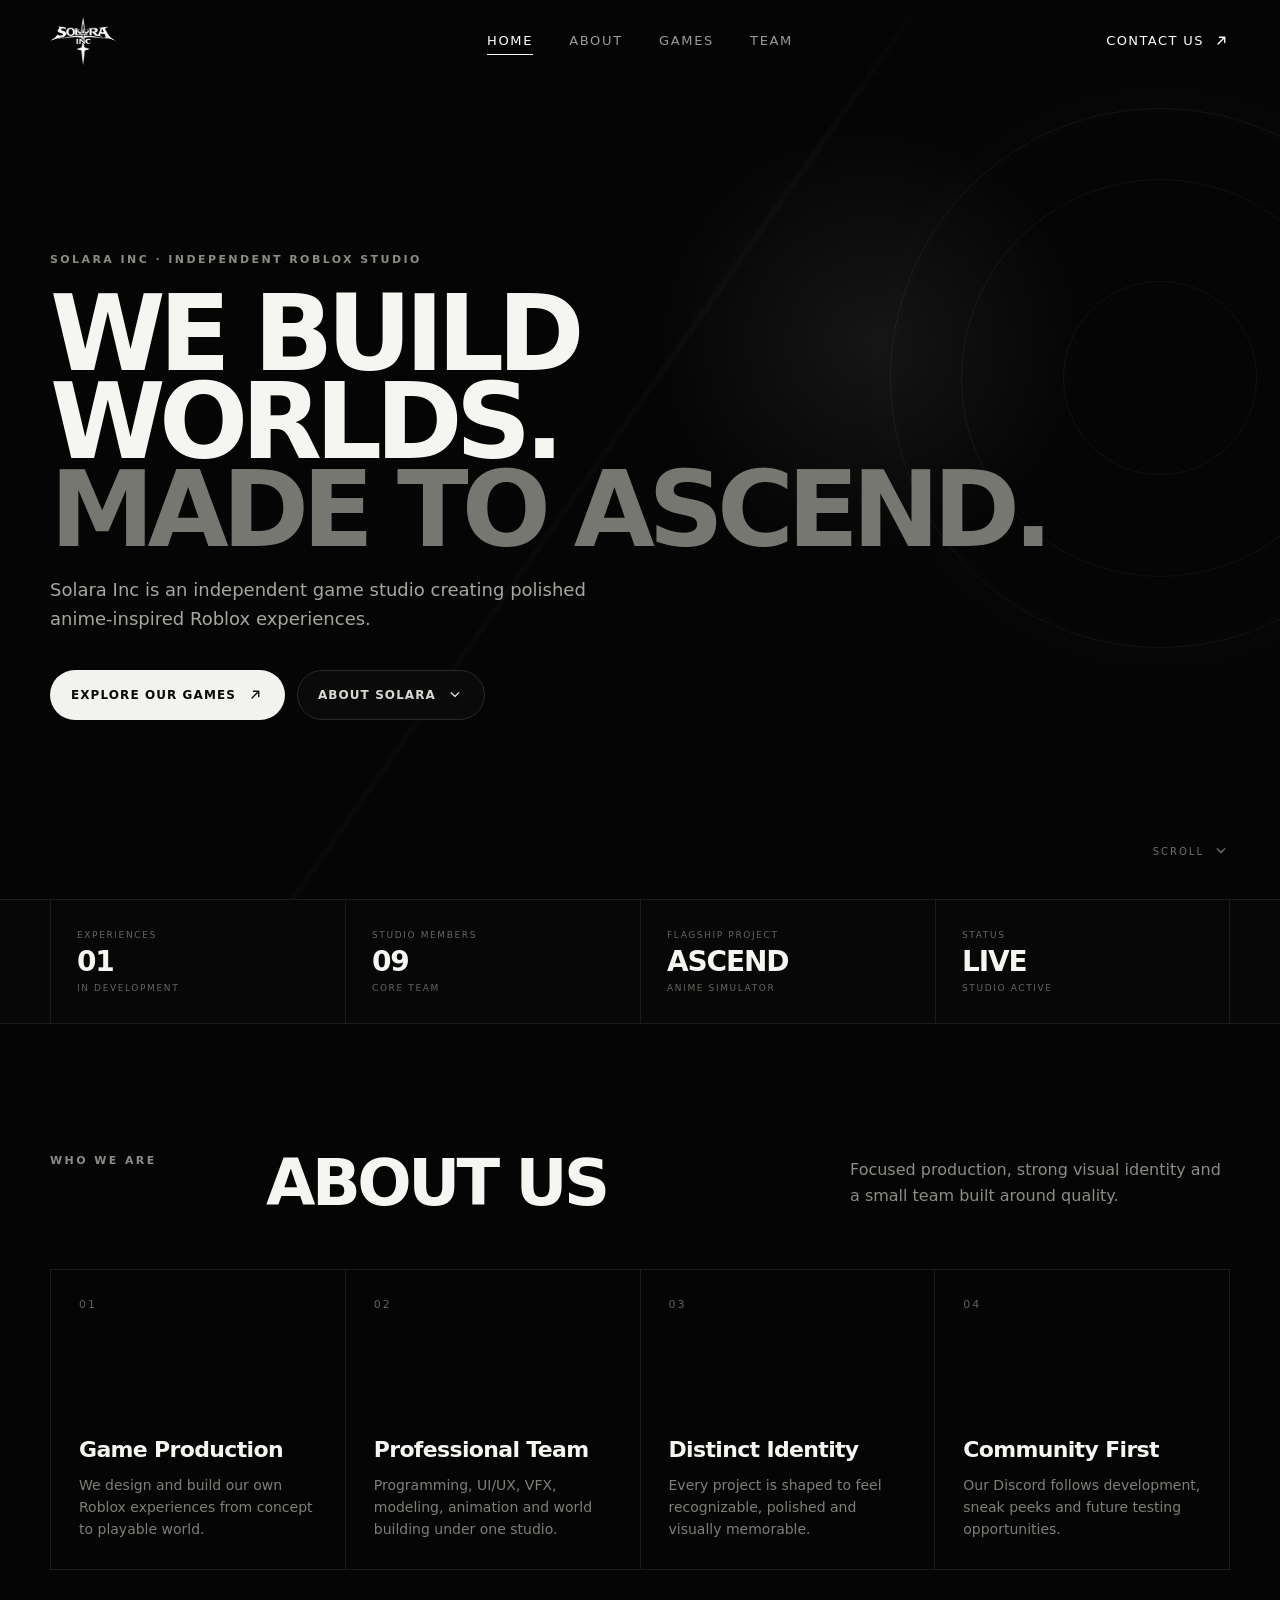
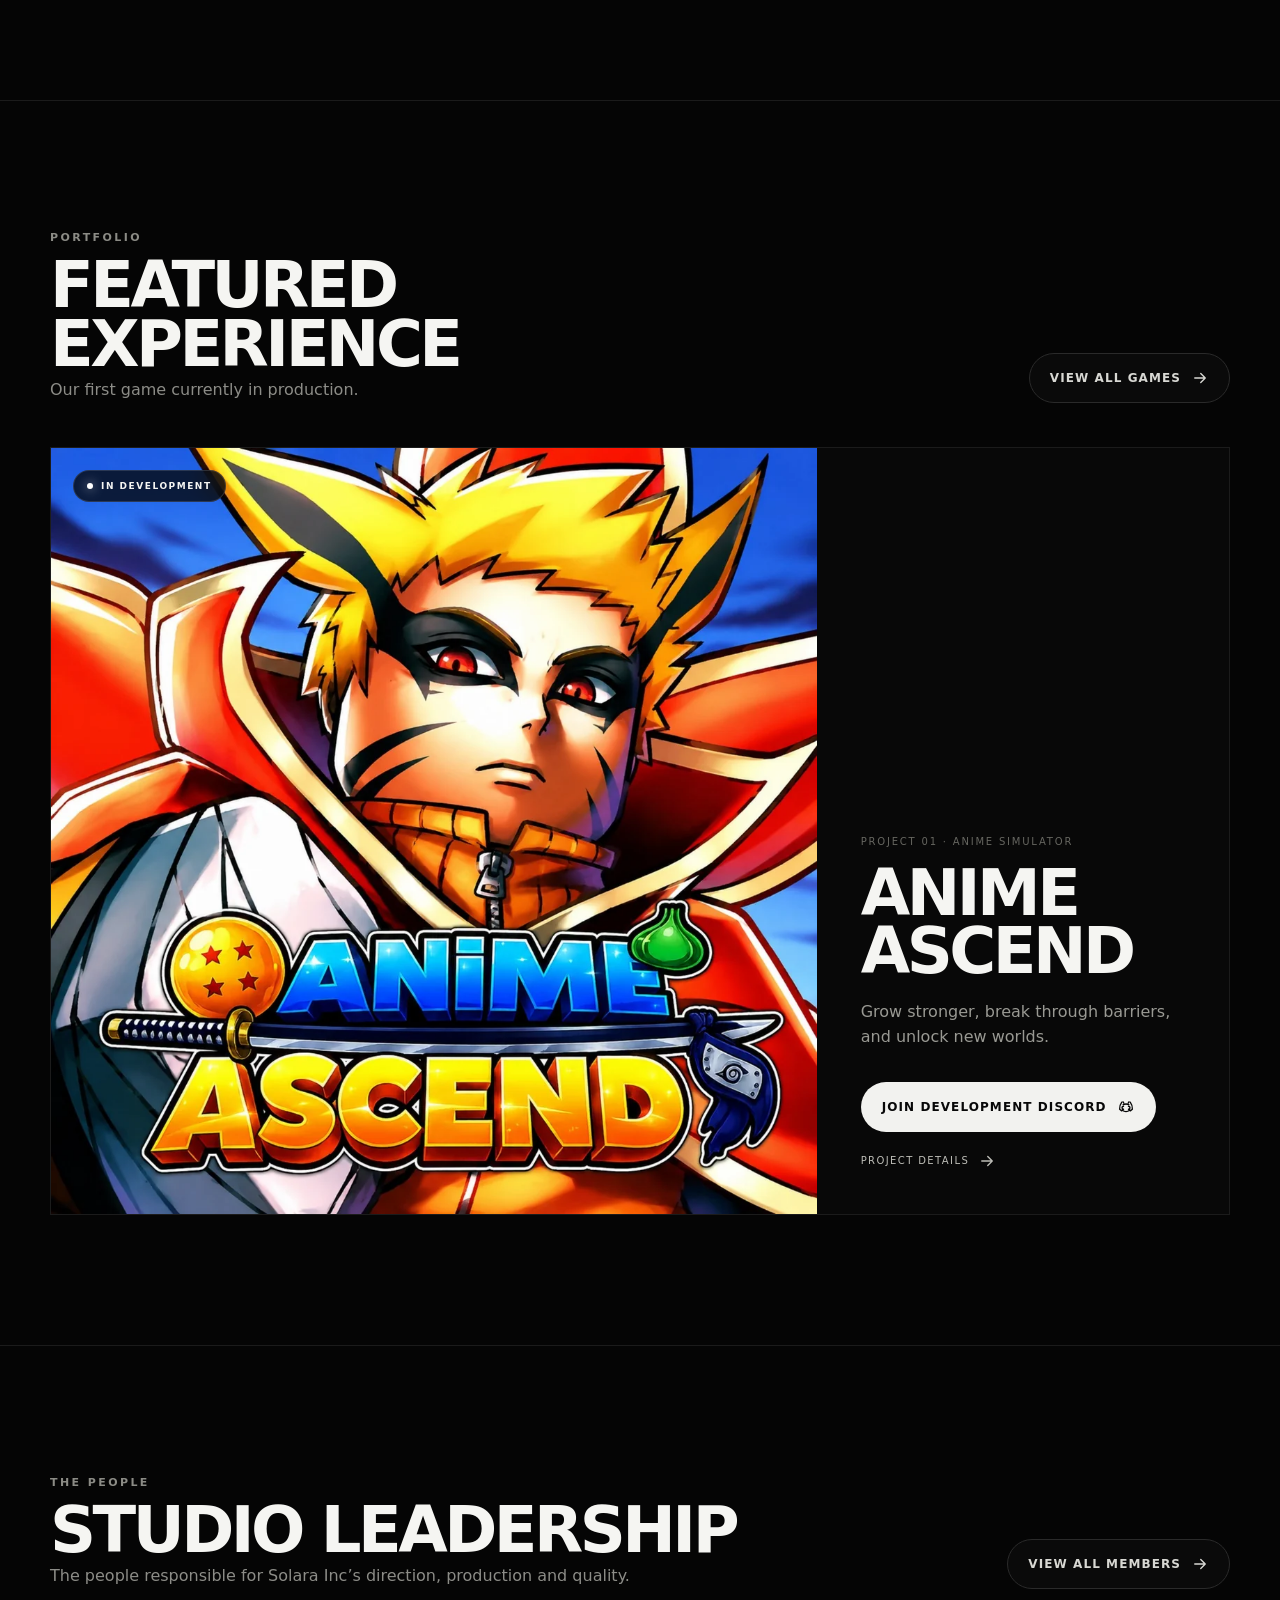
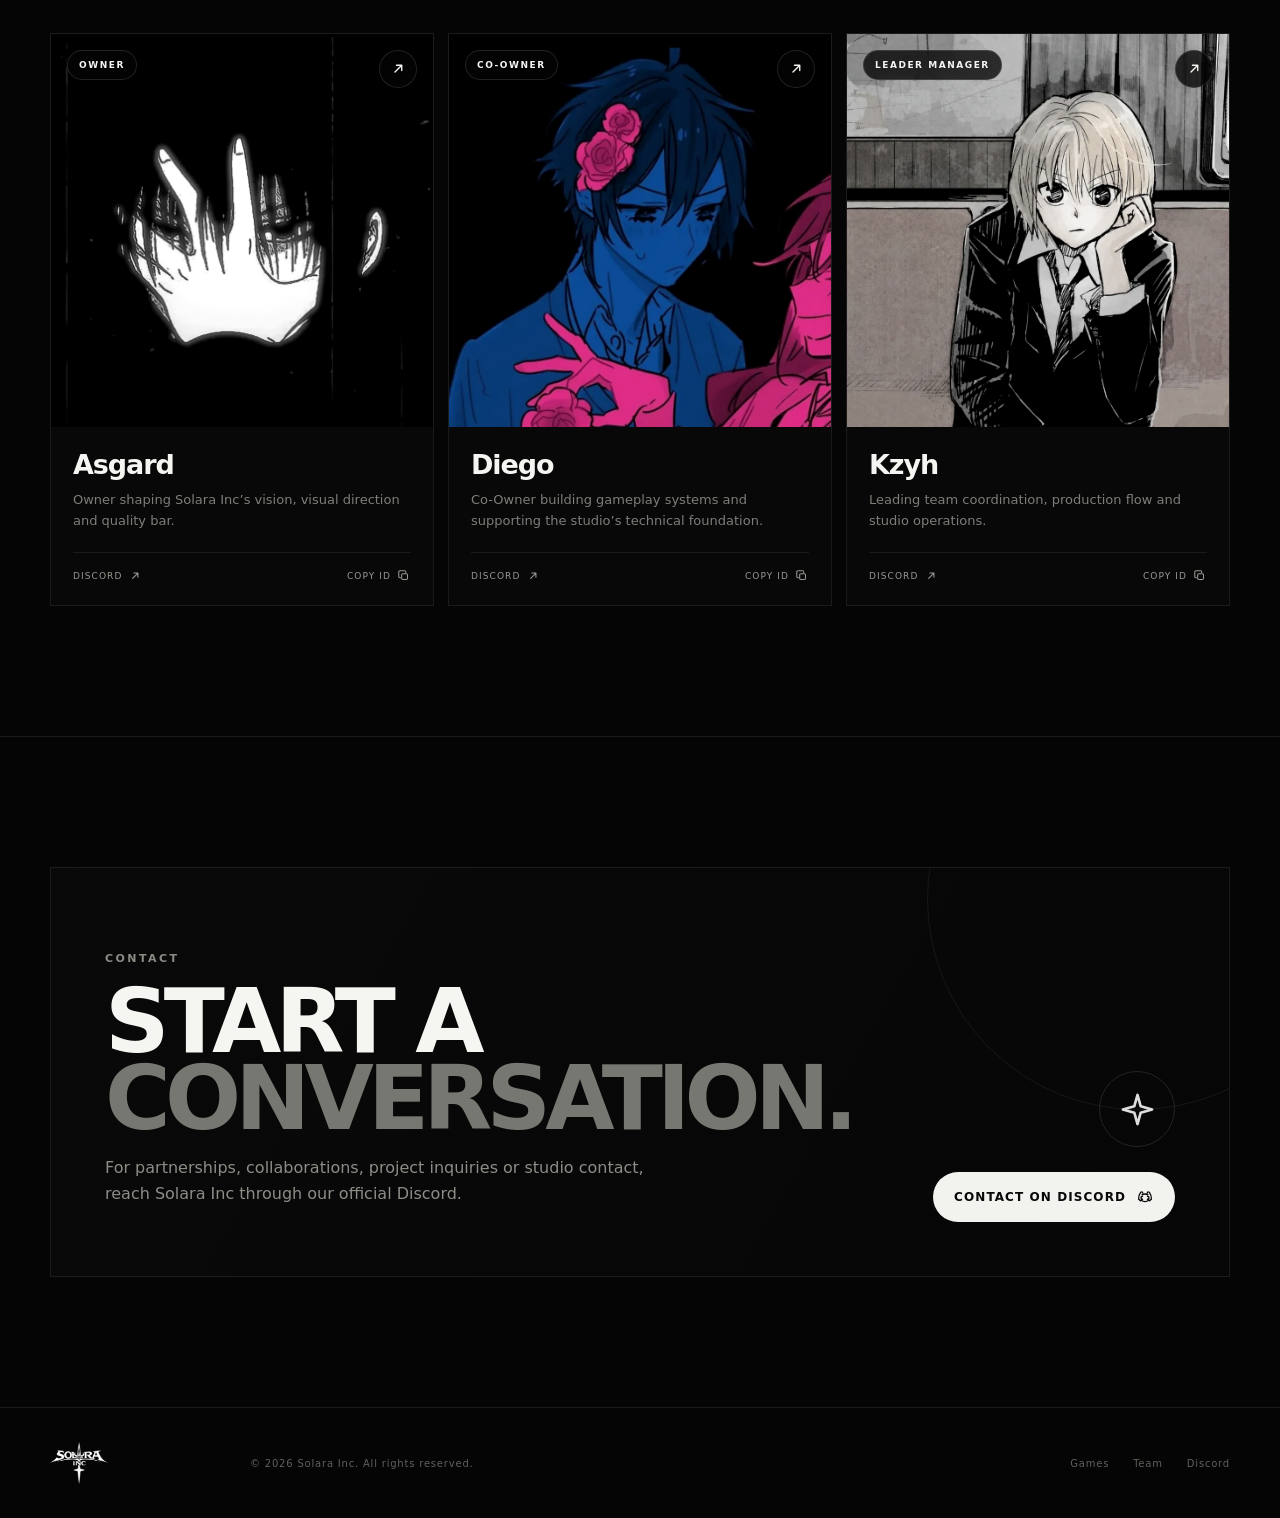
==== index.html @ 2d77eff7 "Add files via upload" ====
<!doctype html>
<html lang="en">
<head>
  <meta charset="utf-8">
  <meta name="viewport" content="width=device-width,initial-scale=1,viewport-fit=cover">
  <meta name="theme-color" content="#050505">
  <meta name="description" content="Solara Inc — independent Roblox game studio creating anime-inspired experiences.">
  <title>Solara Inc — Roblox Game Studio</title>
  <link rel="stylesheet" href="styles.css">
</head>
<body>
  <svg class="svg-defs" aria-hidden="true">
    <symbol id="i-arrow" viewBox="0 0 24 24"><path d="M5 12h13M13 6l6 6-6 6"/></symbol>
    <symbol id="i-external" viewBox="0 0 24 24"><path d="M8 16 17 7M10 7h7v7"/></symbol>
    <symbol id="i-back" viewBox="0 0 24 24"><path d="M19 12H6M11 7l-5 5 5 5"/></symbol>
    <symbol id="i-down" viewBox="0 0 24 24"><path d="m7 9 5 5 5-5"/></symbol>
    <symbol id="i-copy" viewBox="0 0 24 24"><rect x="8" y="8" width="10" height="10" rx="2"/><path d="M6 15H5a2 2 0 0 1-2-2V5a2 2 0 0 1 2-2h8a2 2 0 0 1 2 2v1"/></symbol>
    <symbol id="i-menu" viewBox="0 0 24 24"><path d="M4 7h16M4 12h16M4 17h16"/></symbol>
    <symbol id="i-close" viewBox="0 0 24 24"><path d="m6 6 12 12M18 6 6 18"/></symbol>
    <symbol id="i-discord" viewBox="0 0 24 24"><path d="M8.2 8.7c2.6-1 5-1 7.6 0M7.1 16.3c3 2.2 6.8 2.2 9.8 0M8.7 15c-1.1 0-2-.9-2-2s.9-2 2-2M15.3 15c1.1 0 2-.9 2-2s-.9-2-2-2"/><path d="M6.4 5.6C4.2 8.5 3.2 11.7 3.5 15l2.8 2.2 1.2-1.5M17.6 5.6c2.2 2.9 3.2 6.1 2.9 9.4l-2.8 2.2-1.2-1.5M8 5l1.2 2M16 5l-1.2 2"/></symbol>
    <symbol id="i-game" viewBox="0 0 24 24"><path d="M7 9h10a4 4 0 0 1 3.8 5.2l-1.2 3.6a2 2 0 0 1-3.4.7L14.8 17H9.2l-1.4 1.5a2 2 0 0 1-3.4-.7l-1.2-3.6A4 4 0 0 1 7 9Z"/><path d="M8 12v4M6 14h4M16.5 12.5h.01M18.5 14.5h.01"/></symbol>
    <symbol id="i-team" viewBox="0 0 24 24"><circle cx="9" cy="8" r="3"/><circle cx="17" cy="9" r="2"/><path d="M3.5 18c.5-3.1 2.4-5 5.5-5s5 1.9 5.5 5M14 14c2.8 0 4.5 1.4 5 4"/></symbol>
    <symbol id="i-spark" viewBox="0 0 24 24"><path d="M12 2 14.2 9.8 22 12l-7.8 2.2L12 22l-2.2-7.8L2 12l7.8-2.2L12 2Z"/></symbol>
  </svg>

  <header class="site-header" id="siteHeader">
    <div class="shell nav-shell">
      <a class="brand" href="#home" data-route="home" aria-label="Solara Inc home">
        <img src="assets/solara-logo.png" alt="Solara Inc">
      </a>
      <nav class="desktop-nav" aria-label="Main navigation">
        <a href="#home" data-route="home">Home</a>
        <a href="#about">About</a>
        <a href="#games" data-route="games">Games</a>
        <a href="#team" data-route="team">Team</a>
      </nav>
      <a class="contact-link" href="https://discord.gg/rdV2qfe3ua" target="_blank" rel="noreferrer">Contact Us <svg><use href="#i-external"/></svg></a>
      <button class="menu-btn" id="menuBtn" aria-label="Open menu"><svg><use href="#i-menu"/></svg></button>
    </div>
    <div class="mobile-nav" id="mobileNav">
      <a href="#home" data-route="home">Home</a><a href="#about">About</a><a href="#games" data-route="games">Games</a><a href="#team" data-route="team">Team</a>
      <a href="https://discord.gg/rdV2qfe3ua" target="_blank" rel="noreferrer">Contact Us</a>
    </div>
  </header>

  <main id="app"></main>

  <footer class="site-footer">
    <div class="shell footer-grid">
      <img src="assets/solara-logo.png" alt="Solara Inc">
      <div>© 2026 Solara Inc. All rights reserved.</div>
      <div class="footer-links"><a href="#games" data-route="games">Games</a><a href="#team" data-route="team">Team</a><a href="https://discord.gg/rdV2qfe3ua" target="_blank">Discord</a></div>
    </div>
  </footer>

  <script src="app.js"></script>
</body>
</html>
---- styles.css ----
:root{--bg:#050505;--panel:#0a0a0a;--panel2:#0d0d0d;--line:#1b1b1b;--line2:#272727;--text:#f5f5f2;--muted:#8c8c87;--soft:#c5c5bf;--accent:#fff;--radius:22px;--shell:min(1180px,calc(100% - 40px));--ease:cubic-bezier(.2,.8,.2,1)}*{box-sizing:border-box}html{scroll-behavior:smooth;background:var(--bg)}body{margin:0;background:var(--bg);color:var(--text);font-family:Inter,ui-sans-serif,system-ui,-apple-system,BlinkMacSystemFont,"Segoe UI",sans-serif;-webkit-font-smoothing:antialiased;overflow-x:hidden}a{color:inherit;text-decoration:none}button{font:inherit}.svg-defs{position:absolute;width:0;height:0;overflow:hidden}.ico,.btn svg,.contact-link svg,.menu-btn svg,.member-open svg,.back-link svg,.member-actions svg,.hero-scroll svg,.text-link svg{width:18px;height:18px;fill:none;stroke:currentColor;stroke-width:1.8;stroke-linecap:round;stroke-linejoin:round;flex:none}.shell{width:var(--shell);margin:0 auto}.site-header{position:fixed;inset:0 0 auto;z-index:50;height:82px;display:flex;align-items:center;border-bottom:1px solid transparent;transition:.35s var(--ease);background:linear-gradient(180deg,rgba(5,5,5,.72),rgba(5,5,5,0));backdrop-filter:blur(0)}.site-header.scrolled{height:72px;background:rgba(5,5,5,.82);backdrop-filter:blur(18px);border-color:var(--line)}.nav-shell{height:100%;display:grid;grid-template-columns:170px 1fr 170px;align-items:center}.brand{display:flex;align-items:center;width:max-content}.brand img{width:126px;height:48px;object-fit:contain;object-position:left center;transition:.3s var(--ease)}.site-header.scrolled .brand img{width:112px}.desktop-nav{display:flex;justify-content:center;align-items:center;gap:36px;font-size:13px;text-transform:uppercase;letter-spacing:.13em;color:#9c9c96}.desktop-nav a{position:relative;padding:10px 0;transition:.2s}.desktop-nav a:hover,.desktop-nav a.active{color:#fff}.desktop-nav a:after{content:"";position:absolute;left:0;right:100%;bottom:3px;height:1px;background:#fff;transition:.25s var(--ease)}.desktop-nav a:hover:after,.desktop-nav a.active:after{right:0}.contact-link{justify-self:end;display:flex;align-items:center;gap:8px;font-size:13px;text-transform:uppercase;letter-spacing:.11em;color:#fff}.menu-btn{display:none;background:none;border:0;color:#fff;padding:10px}.mobile-nav{display:none}
.hero{min-height:760px;height:100svh;max-height:980px;position:relative;display:flex;align-items:center;border-bottom:1px solid var(--line);overflow:hidden}.hero:before{content:"";position:absolute;inset:0;background:radial-gradient(circle at 68% 38%,rgba(255,255,255,.065),transparent 22%),linear-gradient(125deg,transparent 0 48%,rgba(255,255,255,.018) 48.2% 48.4%,transparent 48.6%);pointer-events:none}.hero-glow{position:absolute;width:540px;height:540px;right:-150px;top:12%;border:1px solid rgba(255,255,255,.06);border-radius:50%;box-shadow:0 0 120px rgba(255,255,255,.025),inset 0 0 100px rgba(255,255,255,.015)}.hero-glow:before,.hero-glow:after{content:"";position:absolute;inset:13%;border:1px solid rgba(255,255,255,.05);border-radius:50%}.hero-glow:after{inset:32%}.hero-inner{position:relative;padding-top:74px}.hero-badge,.eyebrow{font-size:11px;font-weight:700;letter-spacing:.22em;text-transform:uppercase;color:#8b8b85}.hero h1{margin:24px 0 22px;font-size:clamp(62px,8.2vw,128px);line-height:.84;letter-spacing:-.065em;font-weight:750;max-width:1030px}.hero h1 span,.contact-panel h2 span{color:#777772}.hero p{max-width:600px;color:#a6a6a0;font-size:18px;line-height:1.6;margin:0}.hero-buttons{display:flex;gap:12px;margin-top:36px}.btn{min-height:50px;padding:0 20px;border-radius:999px;display:inline-flex;align-items:center;justify-content:center;gap:10px;font-size:12px;font-weight:750;letter-spacing:.09em;text-transform:uppercase;transition:.28s var(--ease);border:1px solid transparent;white-space:nowrap}.btn.primary{background:#f2f2ef;color:#080808}.btn.primary:hover{background:#fff;transform:translateY(-2px)}.btn.secondary{border-color:#2a2a2a;background:#0a0a0a;color:#d8d8d3}.btn.secondary:hover{border-color:#555;color:#fff;transform:translateY(-2px)}.hero-scroll{position:absolute;right:0;bottom:-140px;display:flex;align-items:center;gap:8px;color:#6e6e69;font-size:10px;letter-spacing:.2em}.metrics{border-bottom:1px solid var(--line);background:#070707}.metric-grid{display:grid;grid-template-columns:repeat(4,1fr)}.metric-grid>div{padding:30px 26px;border-left:1px solid var(--line);display:flex;flex-direction:column;gap:5px}.metric-grid>div:last-child{border-right:1px solid var(--line)}.metric-grid span,.metric-grid small{font-size:9px;letter-spacing:.18em;color:#656560}.metric-grid strong{font-size:28px;letter-spacing:-.04em;font-weight:650}.section{padding:130px 0;border-bottom:1px solid var(--line)}.section-head{display:grid;grid-template-columns:180px 1fr 380px;gap:36px;align-items:start;margin-bottom:56px}.section-head h2,.section-row h2,.team-category h2{margin:0;font-size:clamp(42px,5vw,72px);letter-spacing:-.055em;line-height:.92}.section-head>p,.section-row p,.cat-head p{color:var(--muted);line-height:1.65;margin:3px 0 0}.about-cards{display:grid;grid-template-columns:repeat(4,1fr);border-top:1px solid var(--line);border-left:1px solid var(--line)}.about-cards article{min-height:300px;padding:28px;border-right:1px solid var(--line);border-bottom:1px solid var(--line);display:flex;flex-direction:column}.about-cards .num{font-size:11px;color:#5f5f5b;letter-spacing:.18em}.about-cards h3{margin:auto 0 12px;font-size:22px;letter-spacing:-.03em}.about-cards p{margin:0;color:#7e7e79;line-height:1.6;font-size:14px}.section-row{display:flex;justify-content:space-between;align-items:end;gap:30px;margin-bottom:44px}.section-row>div{max-width:690px}.section-row .eyebrow{margin-bottom:12px}.game-card{display:grid;grid-template-columns:1.3fr .7fr;background:#080808;border:1px solid var(--line);overflow:hidden}.game-media{position:relative;min-height:560px;background:#111;overflow:hidden}.game-media img{width:100%;height:100%;object-fit:cover;display:block;transition:transform .7s var(--ease)}.game-card:hover .game-media img{transform:scale(1.018)}.game-status{position:absolute;left:22px;top:22px;padding:10px 13px;border-radius:999px;background:rgba(5,5,5,.76);backdrop-filter:blur(12px);border:1px solid rgba(255,255,255,.13);font-size:9px;letter-spacing:.17em;font-weight:750;display:flex;align-items:center;gap:8px}.game-status i{width:6px;height:6px;background:#fff;border-radius:50%;box-shadow:0 0 12px rgba(255,255,255,.8)}.game-copy{padding:44px;display:flex;flex-direction:column;justify-content:flex-end}.game-index{font-size:10px;letter-spacing:.18em;color:#666660}.game-copy h3{font-size:clamp(48px,5vw,76px);line-height:.9;letter-spacing:-.055em;margin:18px 0}.game-copy p{color:#999993;font-size:16px;line-height:1.6;max-width:430px;margin:0 0 32px}.game-actions{display:flex;align-items:center;gap:20px;flex-wrap:wrap}.text-link{display:inline-flex;align-items:center;gap:9px;font-size:10px;letter-spacing:.14em;color:#bdbdb7}.leadership-grid,.team-grid{display:grid;grid-template-columns:repeat(3,1fr);gap:14px}.member-card{border:1px solid var(--line);background:#080808;min-width:0}.member-photo{aspect-ratio:1/1.03;position:relative;overflow:hidden;background:#0c0c0c}.member-photo img{width:100%;height:100%;object-fit:cover;display:block;filter:saturate(.88) contrast(1.03);transition:.5s var(--ease)}.member-card:hover .member-photo img{transform:scale(1.025);filter:saturate(1) contrast(1.03)}.member-role{position:absolute;left:16px;top:16px;font-size:9px;font-weight:750;letter-spacing:.17em;background:rgba(5,5,5,.78);backdrop-filter:blur(10px);border:1px solid rgba(255,255,255,.12);padding:9px 11px;border-radius:999px}.member-open{position:absolute;right:16px;top:16px;width:38px;height:38px;display:grid;place-items:center;background:rgba(5,5,5,.78);border:1px solid rgba(255,255,255,.12);border-radius:50%;transition:.25s}.member-open:hover{background:#fff;color:#050505}.member-copy{padding:22px}.member-copy h3{font-size:27px;letter-spacing:-.04em;margin:0 0 10px}.member-copy p{color:#7e7e79;line-height:1.55;min-height:44px;margin:0 0 18px;font-size:13px}.member-actions{border-top:1px solid var(--line);padding-top:16px;display:flex;justify-content:space-between;gap:10px}.member-actions a,.member-actions button{display:inline-flex;align-items:center;gap:6px;background:none;border:0;color:#999993;padding:0;font-size:9px;letter-spacing:.12em;text-transform:uppercase;cursor:pointer}.member-actions a:hover,.member-actions button:hover{color:#fff}.member-actions svg{width:14px;height:14px}.contact-panel{min-height:410px;border:1px solid var(--line);background:linear-gradient(120deg,#090909,#060606);padding:54px;display:flex;align-items:flex-end;justify-content:space-between;gap:50px;position:relative;overflow:hidden}.contact-panel:before{content:"";position:absolute;width:420px;height:420px;right:-120px;top:-180px;border:1px solid #171717;border-radius:50%}.contact-panel h2{font-size:clamp(52px,7vw,100px);line-height:.86;letter-spacing:-.065em;margin:18px 0}.contact-panel p{max-width:580px;color:#8d8d87;line-height:1.6}.contact-side{display:flex;flex-direction:column;align-items:flex-end;gap:25px;position:relative}.solara-glyph{width:76px;height:76px;border:1px solid #242424;border-radius:50%;display:grid;place-items:center;color:#ddd}.solara-glyph svg{width:35px;height:35px}.site-footer{padding:34px 0;background:#050505}.footer-grid{display:grid;grid-template-columns:180px 1fr auto;align-items:center;gap:20px;color:#60605b;font-size:10px;letter-spacing:.08em}.footer-grid img{width:120px;height:42px;object-fit:contain;object-position:left}.footer-links{display:flex;gap:24px}.footer-links a:hover{color:#fff}
.directory{padding:150px 0 110px;min-height:100vh}.back-link{display:inline-flex;align-items:center;gap:9px;color:#969690;font-size:10px;letter-spacing:.14em;text-transform:uppercase;padding:10px 0;margin-bottom:70px;transition:.2s}.back-link:hover{color:#fff;transform:translateX(-3px)}.directory-hero{display:grid;grid-template-columns:180px 1fr 370px;gap:34px;align-items:end}.directory-hero h1{font-size:clamp(66px,8vw,118px);line-height:.82;letter-spacing:-.067em;margin:0}.directory-hero p{margin:0 0 4px;color:#888883;line-height:1.6}.directory-rule{height:1px;background:var(--line);margin:60px 0}.directory-game{margin-top:20px}.project-facts{display:grid;grid-template-columns:repeat(3,1fr);border-top:1px solid var(--line);border-bottom:1px solid var(--line);margin:0 0 30px}.project-facts span{padding:18px 10px 18px 0;color:#aaa;font-size:12px}.project-facts b{display:block;color:#555;font-size:8px;letter-spacing:.15em;margin-bottom:5px}.team-category{padding:78px 0;border-top:1px solid var(--line)}.cat-head{display:grid;grid-template-columns:180px 1fr 150px;gap:30px;align-items:start;margin-bottom:36px}.cat-head h2{font-size:clamp(38px,4vw,58px)}.cat-head p{max-width:560px;font-size:14px}.member-count{justify-self:end;color:#5f5f5b;font-size:10px;letter-spacing:.16em;margin-top:5px}.view-enter{animation:viewIn .45s var(--ease) both}@keyframes viewIn{from{opacity:0;transform:translateY(8px)}to{opacity:1;transform:none}}.reveal{opacity:0;transform:translateY(24px);transition:opacity .65s var(--ease),transform .65s var(--ease)}.reveal.show{opacity:1;transform:none}
@media(max-width:900px){:root{--shell:min(100% - 28px,1180px)}.site-header{height:70px}.nav-shell{grid-template-columns:1fr auto}.brand img{width:100px;height:40px}.desktop-nav,.contact-link{display:none}.menu-btn{display:grid;place-items:center}.mobile-nav{position:absolute;left:14px;right:14px;top:70px;background:rgba(8,8,8,.97);backdrop-filter:blur(18px);border:1px solid var(--line2);padding:10px;transform:translateY(-10px);opacity:0;visibility:hidden;transition:.25s var(--ease)}.menu-open .mobile-nav{transform:none;opacity:1;visibility:visible}.mobile-nav a{display:flex;padding:16px;border-bottom:1px solid var(--line);font-size:12px;text-transform:uppercase;letter-spacing:.12em}.mobile-nav a:last-child{border:0}.hero{min-height:700px;height:100svh}.hero-inner{padding-top:70px}.hero h1{font-size:clamp(54px,16vw,84px);margin-top:18px}.hero p{font-size:15px;max-width:95%}.hero-buttons{flex-direction:column;align-items:stretch;max-width:340px}.btn{width:100%;min-height:52px}.hero-scroll{display:none}.hero-glow{right:-340px;top:18%}.metric-grid{grid-template-columns:1fr 1fr}.metric-grid>div{padding:22px 16px;border-bottom:1px solid var(--line)}.metric-grid>div:nth-child(2n){border-right:1px solid var(--line)}.section{padding:88px 0}.section-head,.directory-hero,.cat-head{grid-template-columns:1fr;gap:14px}.section-head{margin-bottom:36px}.section-head h2,.section-row h2{font-size:48px}.section-head>p{max-width:420px}.about-cards{grid-template-columns:1fr 1fr}.about-cards article{min-height:230px}.section-row{align-items:flex-start;flex-direction:column}.section-row .btn{width:auto}.game-card{grid-template-columns:1fr}.game-media{min-height:0;aspect-ratio:1/1}.game-copy{padding:28px 22px 30px}.game-copy h3{font-size:50px}.game-actions{align-items:stretch;flex-direction:column}.game-actions .btn{width:100%}.leadership-grid,.team-grid{grid-template-columns:1fr 1fr}.contact-panel{padding:34px 24px;min-height:500px;flex-direction:column;align-items:flex-start;justify-content:flex-end}.contact-side{align-items:flex-start;width:100%}.contact-side .btn{width:100%}.footer-grid{grid-template-columns:1fr;gap:16px}.footer-links{flex-wrap:wrap}.directory{padding:115px 0 80px}.back-link{margin-bottom:46px}.directory-hero h1{font-size:58px}.directory-rule{margin:38px 0}.cat-head{margin-bottom:26px}.member-count{justify-self:start}.team-category{padding:60px 0}.project-facts{grid-template-columns:1fr}.project-facts span{border-bottom:1px solid var(--line)}.project-facts span:last-child{border:0}}
@media(max-width:560px){.about-cards,.leadership-grid,.team-grid{grid-template-columns:1fr}.about-cards article{min-height:210px}.hero h1{font-size:53px;line-height:.88}.hero-badge{max-width:260px;line-height:1.5}.metric-grid strong{font-size:24px}.member-photo{aspect-ratio:1/1}.contact-panel h2{font-size:52px}.section-row .btn{width:100%}.game-copy h3{font-size:46px}.directory-hero h1{font-size:52px}.footer-grid{text-align:center}.footer-grid img{margin:auto;object-position:center}.footer-links{justify-content:center}.member-actions{gap:14px}}
@media(prefers-reduced-motion:reduce){*{scroll-behavior:auto!important;animation:none!important;transition:none!important}.reveal{opacity:1;transform:none}}
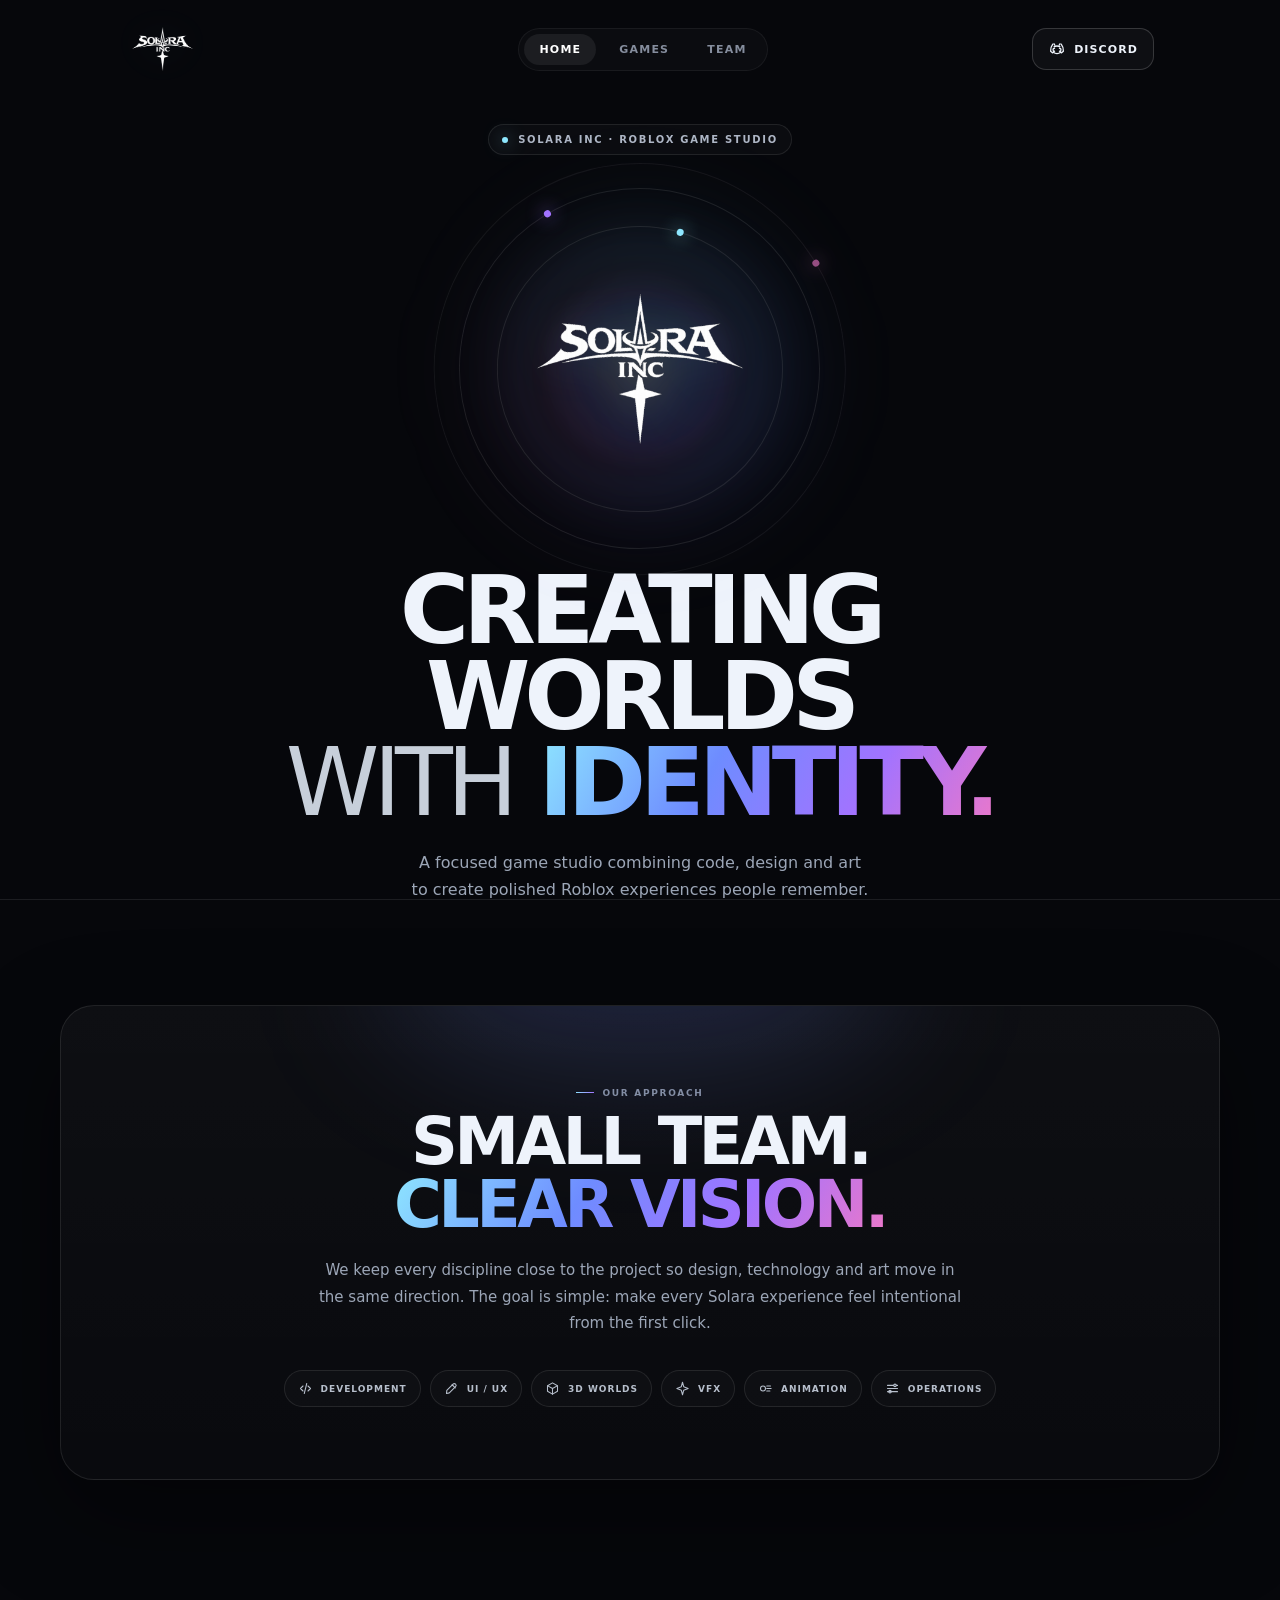
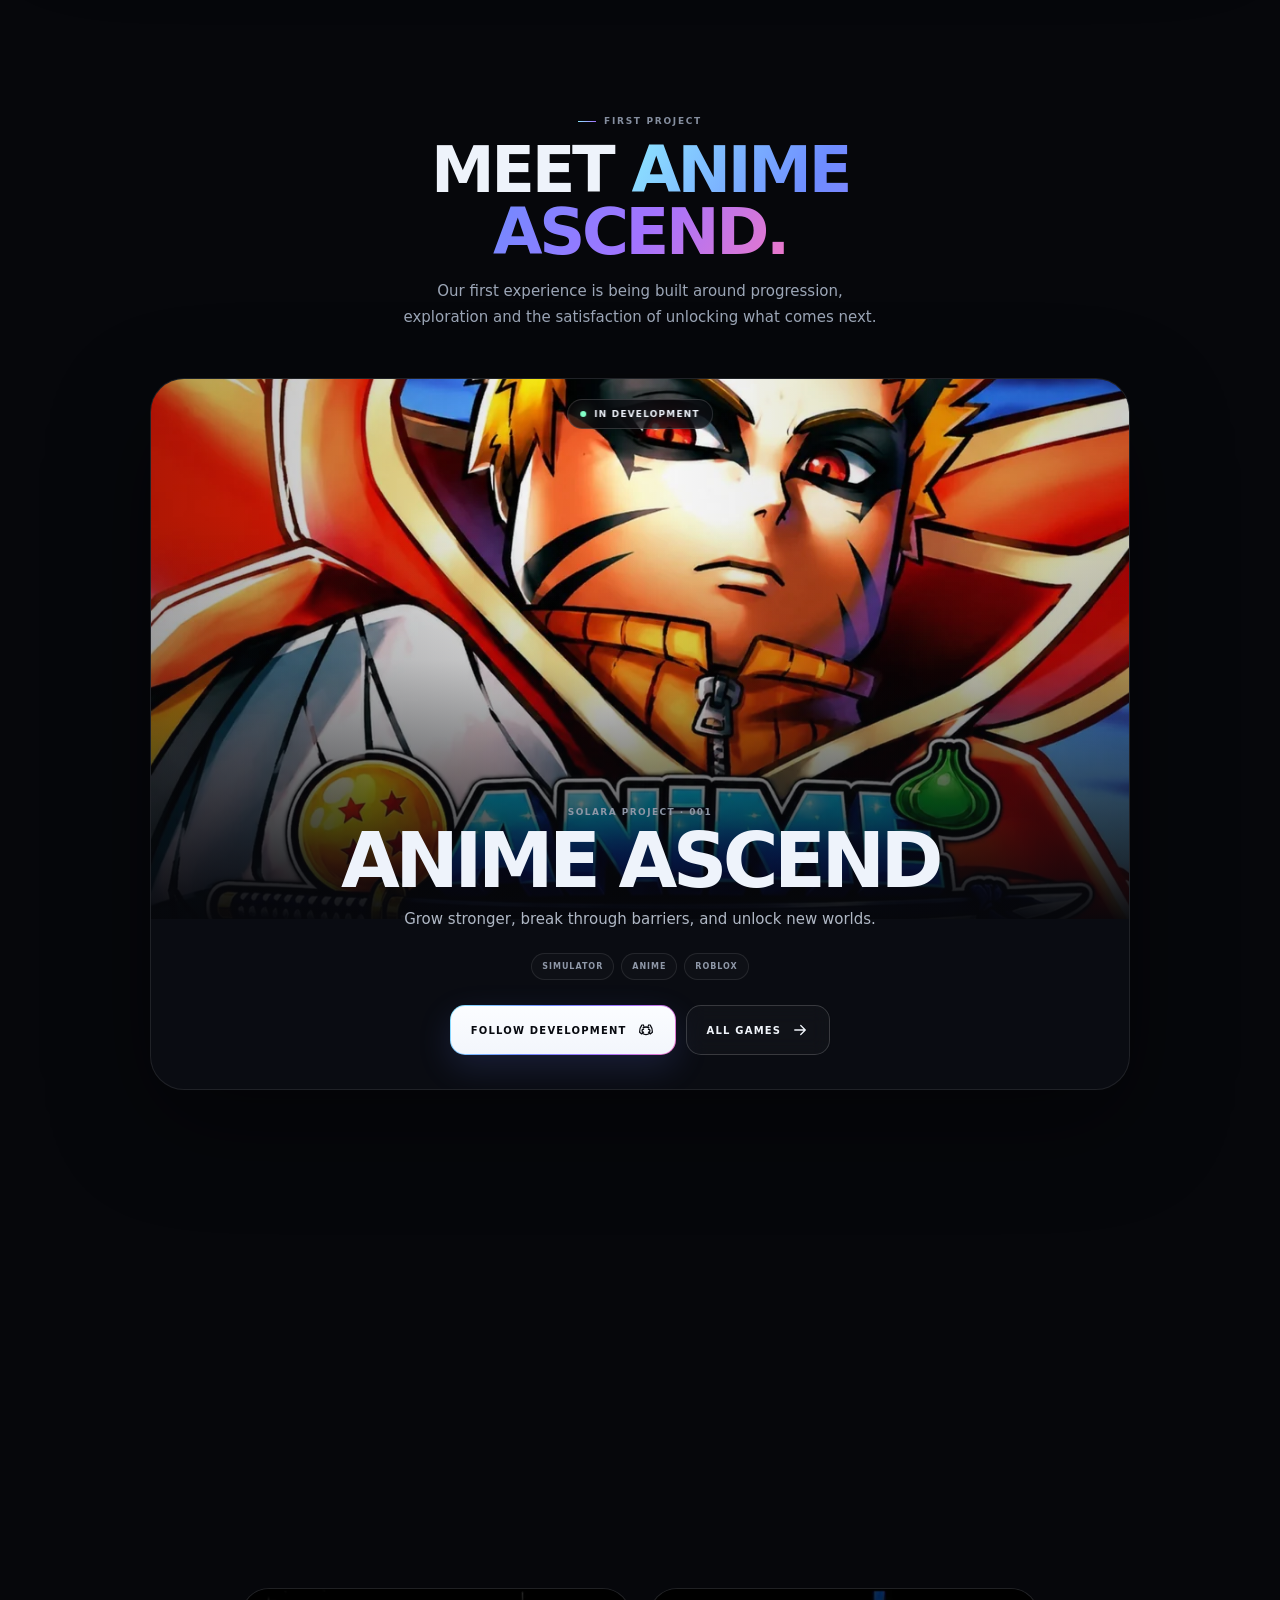
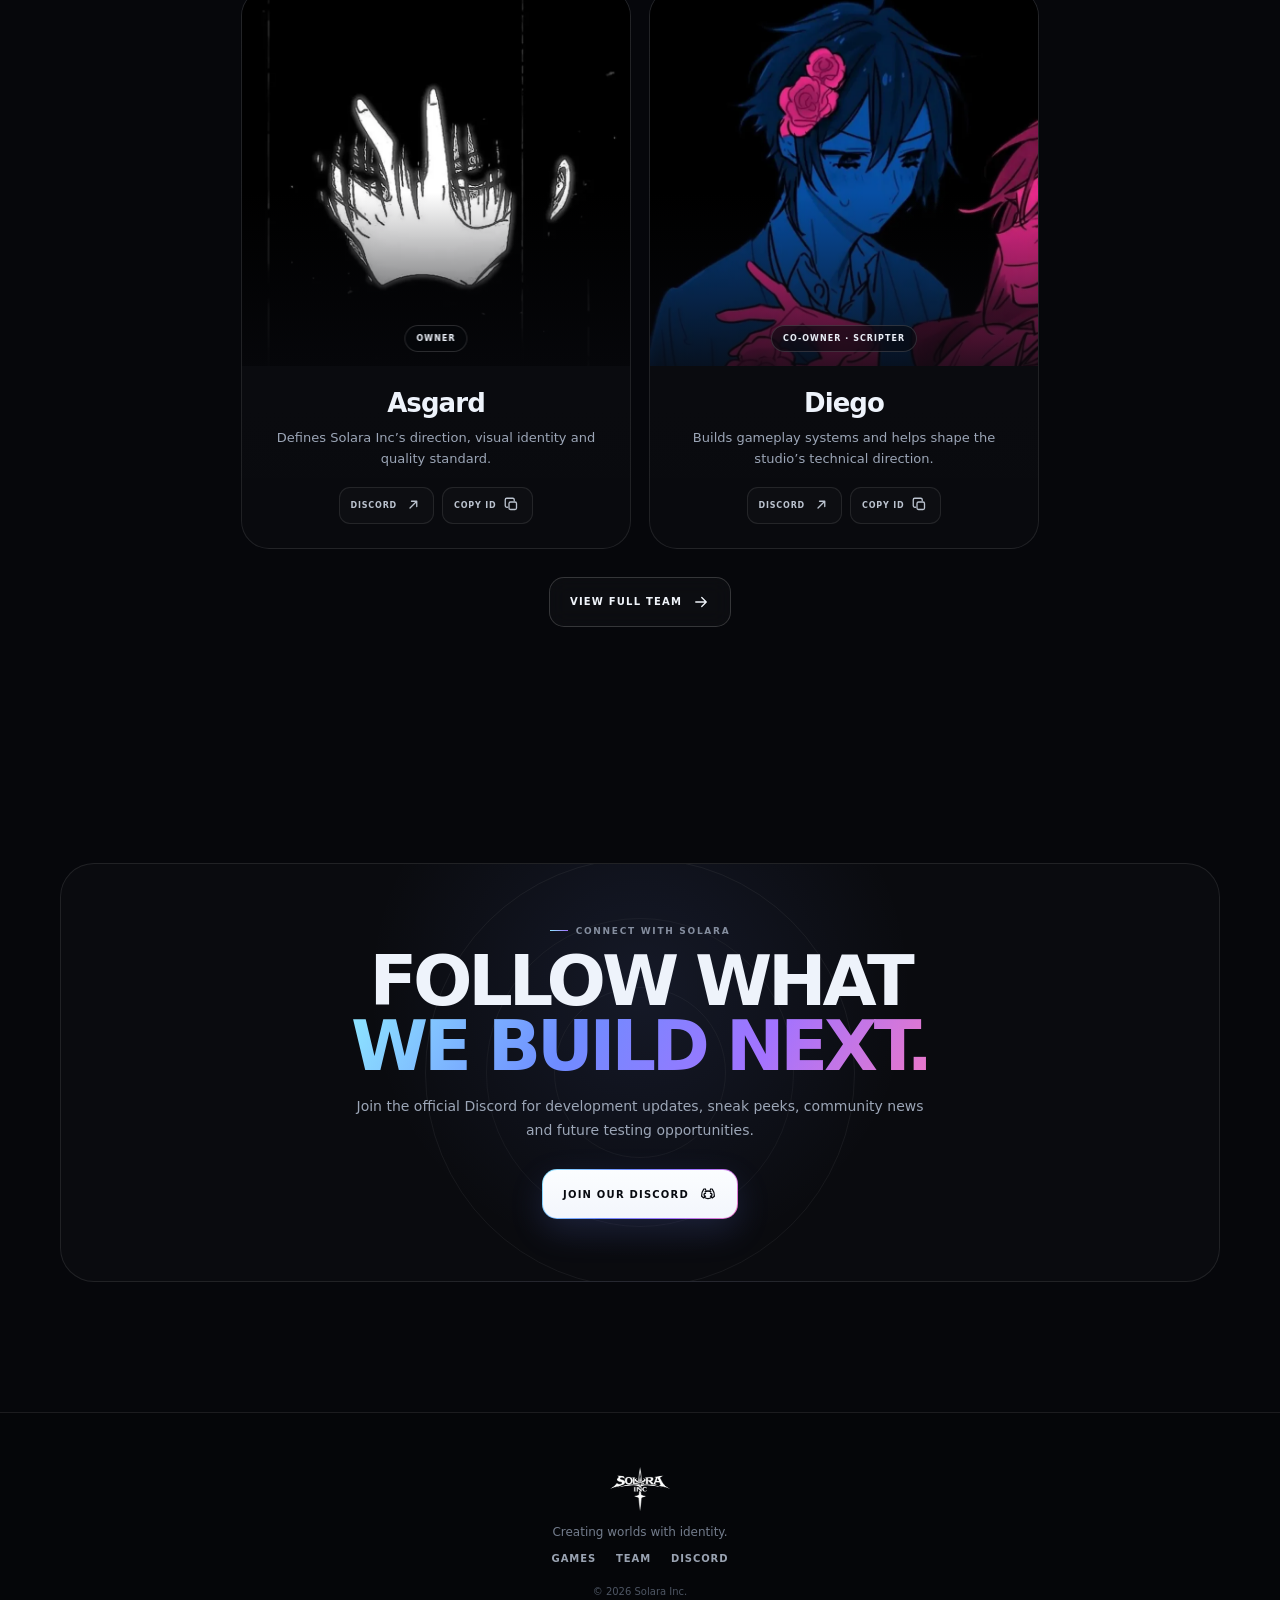
==== commit 389525bb: "Add files via upload" ====
--- a/index.html
+++ b/index.html
@@ -3,9 +3,9 @@
 <head>
   <meta charset="utf-8">
   <meta name="viewport" content="width=device-width,initial-scale=1,viewport-fit=cover">
-  <meta name="theme-color" content="#050505">
-  <meta name="description" content="Solara Inc — independent Roblox game studio creating anime-inspired experiences.">
-  <title>Solara Inc — Roblox Game Studio</title>
+  <meta name="theme-color" content="#07070c">
+  <meta name="description" content="Solara Inc — a Roblox game studio focused on polished, memorable experiences.">
+  <title>Solara Inc — Game Studio</title>
   <link rel="stylesheet" href="styles.css">
 </head>
 <body>
@@ -18,38 +18,42 @@
     <symbol id="i-menu" viewBox="0 0 24 24"><path d="M4 7h16M4 12h16M4 17h16"/></symbol>
     <symbol id="i-close" viewBox="0 0 24 24"><path d="m6 6 12 12M18 6 6 18"/></symbol>
     <symbol id="i-discord" viewBox="0 0 24 24"><path d="M8.2 8.7c2.6-1 5-1 7.6 0M7.1 16.3c3 2.2 6.8 2.2 9.8 0M8.7 15c-1.1 0-2-.9-2-2s.9-2 2-2M15.3 15c1.1 0 2-.9 2-2s-.9-2-2-2"/><path d="M6.4 5.6C4.2 8.5 3.2 11.7 3.5 15l2.8 2.2 1.2-1.5M17.6 5.6c2.2 2.9 3.2 6.1 2.9 9.4l-2.8 2.2-1.2-1.5M8 5l1.2 2M16 5l-1.2 2"/></symbol>
-    <symbol id="i-game" viewBox="0 0 24 24"><path d="M7 9h10a4 4 0 0 1 3.8 5.2l-1.2 3.6a2 2 0 0 1-3.4.7L14.8 17H9.2l-1.4 1.5a2 2 0 0 1-3.4-.7l-1.2-3.6A4 4 0 0 1 7 9Z"/><path d="M8 12v4M6 14h4M16.5 12.5h.01M18.5 14.5h.01"/></symbol>
-    <symbol id="i-team" viewBox="0 0 24 24"><circle cx="9" cy="8" r="3"/><circle cx="17" cy="9" r="2"/><path d="M3.5 18c.5-3.1 2.4-5 5.5-5s5 1.9 5.5 5M14 14c2.8 0 4.5 1.4 5 4"/></symbol>
-    <symbol id="i-spark" viewBox="0 0 24 24"><path d="M12 2 14.2 9.8 22 12l-7.8 2.2L12 22l-2.2-7.8L2 12l7.8-2.2L12 2Z"/></symbol>
+    <symbol id="i-orbit" viewBox="0 0 24 24"><circle cx="12" cy="12" r="3"/><ellipse cx="12" cy="12" rx="9" ry="4.8"/><path d="M5.6 5.6c3.5-3.5 9.3-3.5 12.8 0s3.5 9.3 0 12.8-9.3 3.5-12.8 0"/></symbol>
+    <symbol id="i-spark" viewBox="0 0 24 24"><path d="m12 2 1.9 7.1L21 12l-7.1 2.9L12 22l-1.9-7.1L3 12l7.1-2.9L12 2Z"/></symbol>
+    <symbol id="i-code" viewBox="0 0 24 24"><path d="m8 8-4 4 4 4M16 8l4 4-4 4M14 4l-4 16"/></symbol>
+    <symbol id="i-cube" viewBox="0 0 24 24"><path d="m12 3 8 4.5v9L12 21l-8-4.5v-9L12 3Z"/><path d="m4.5 7.8 7.5 4.3 7.5-4.3M12 12v9"/></symbol>
+    <symbol id="i-pen" viewBox="0 0 24 24"><path d="m4 20 4.5-1 10-10a2.8 2.8 0 0 0-4-4l-10 10L4 20Z"/><path d="m13 6 5 5"/></symbol>
+    <symbol id="i-motion" viewBox="0 0 24 24"><circle cx="8" cy="12" r="4"/><path d="M14 8h6M14 12h7M14 16h5"/></symbol>
+    <symbol id="i-manage" viewBox="0 0 24 24"><path d="M4 7h10M4 17h16M4 12h16M18 7h2"/><circle cx="16" cy="7" r="2"/><circle cx="8" cy="17" r="2"/></symbol>
   </svg>
 
   <header class="site-header" id="siteHeader">
-    <div class="shell nav-shell">
-      <a class="brand" href="#home" data-route="home" aria-label="Solara Inc home">
-        <img src="assets/solara-logo.png" alt="Solara Inc">
-      </a>
+    <div class="nav-wrap">
+      <a class="brand" href="#home" data-route="home" aria-label="Solara Inc home"><img src="assets/solara-logo.png" alt="Solara Inc"></a>
       <nav class="desktop-nav" aria-label="Main navigation">
         <a href="#home" data-route="home">Home</a>
-        <a href="#about">About</a>
         <a href="#games" data-route="games">Games</a>
         <a href="#team" data-route="team">Team</a>
       </nav>
-      <a class="contact-link" href="https://discord.gg/rdV2qfe3ua" target="_blank" rel="noreferrer">Contact Us <svg><use href="#i-external"/></svg></a>
-      <button class="menu-btn" id="menuBtn" aria-label="Open menu"><svg><use href="#i-menu"/></svg></button>
+      <a class="nav-cta" href="https://discord.gg/rdV2qfe3ua" target="_blank" rel="noreferrer"><svg><use href="#i-discord"/></svg><span>Discord</span></a>
+      <button class="menu-btn" id="menuBtn" type="button" aria-label="Open menu"><svg><use href="#i-menu"/></svg></button>
     </div>
     <div class="mobile-nav" id="mobileNav">
-      <a href="#home" data-route="home">Home</a><a href="#about">About</a><a href="#games" data-route="games">Games</a><a href="#team" data-route="team">Team</a>
-      <a href="https://discord.gg/rdV2qfe3ua" target="_blank" rel="noreferrer">Contact Us</a>
+      <a href="#home" data-route="home">Home</a>
+      <a href="#games" data-route="games">Games</a>
+      <a href="#team" data-route="team">Team</a>
+      <a href="https://discord.gg/rdV2qfe3ua" target="_blank" rel="noreferrer">Discord</a>
     </div>
   </header>
 
   <main id="app"></main>
 
   <footer class="site-footer">
-    <div class="shell footer-grid">
+    <div class="footer-inner">
       <img src="assets/solara-logo.png" alt="Solara Inc">
-      <div>© 2026 Solara Inc. All rights reserved.</div>
-      <div class="footer-links"><a href="#games" data-route="games">Games</a><a href="#team" data-route="team">Team</a><a href="https://discord.gg/rdV2qfe3ua" target="_blank">Discord</a></div>
+      <p>Creating worlds with identity.</p>
+      <div class="footer-links"><a href="#games">Games</a><a href="#team">Team</a><a href="https://discord.gg/rdV2qfe3ua" target="_blank" rel="noreferrer">Discord</a></div>
+      <span>© 2026 Solara Inc.</span>
     </div>
   </footer>
 
--- a/styles.css
+++ b/styles.css
@@ -1,6 +1,74 @@
-:root{--bg:#050505;--panel:#0a0a0a;--panel2:#0d0d0d;--line:#1b1b1b;--line2:#272727;--text:#f5f5f2;--muted:#8c8c87;--soft:#c5c5bf;--accent:#fff;--radius:22px;--shell:min(1180px,calc(100% - 40px));--ease:cubic-bezier(.2,.8,.2,1)}*{box-sizing:border-box}html{scroll-behavior:smooth;background:var(--bg)}body{margin:0;background:var(--bg);color:var(--text);font-family:Inter,ui-sans-serif,system-ui,-apple-system,BlinkMacSystemFont,"Segoe UI",sans-serif;-webkit-font-smoothing:antialiased;overflow-x:hidden}a{color:inherit;text-decoration:none}button{font:inherit}.svg-defs{position:absolute;width:0;height:0;overflow:hidden}.ico,.btn svg,.contact-link svg,.menu-btn svg,.member-open svg,.back-link svg,.member-actions svg,.hero-scroll svg,.text-link svg{width:18px;height:18px;fill:none;stroke:currentColor;stroke-width:1.8;stroke-linecap:round;stroke-linejoin:round;flex:none}.shell{width:var(--shell);margin:0 auto}.site-header{position:fixed;inset:0 0 auto;z-index:50;height:82px;display:flex;align-items:center;border-bottom:1px solid transparent;transition:.35s var(--ease);background:linear-gradient(180deg,rgba(5,5,5,.72),rgba(5,5,5,0));backdrop-filter:blur(0)}.site-header.scrolled{height:72px;background:rgba(5,5,5,.82);backdrop-filter:blur(18px);border-color:var(--line)}.nav-shell{height:100%;display:grid;grid-template-columns:170px 1fr 170px;align-items:center}.brand{display:flex;align-items:center;width:max-content}.brand img{width:126px;height:48px;object-fit:contain;object-position:left center;transition:.3s var(--ease)}.site-header.scrolled .brand img{width:112px}.desktop-nav{display:flex;justify-content:center;align-items:center;gap:36px;font-size:13px;text-transform:uppercase;letter-spacing:.13em;color:#9c9c96}.desktop-nav a{position:relative;padding:10px 0;transition:.2s}.desktop-nav a:hover,.desktop-nav a.active{color:#fff}.desktop-nav a:after{content:"";position:absolute;left:0;right:100%;bottom:3px;height:1px;background:#fff;transition:.25s var(--ease)}.desktop-nav a:hover:after,.desktop-nav a.active:after{right:0}.contact-link{justify-self:end;display:flex;align-items:center;gap:8px;font-size:13px;text-transform:uppercase;letter-spacing:.11em;color:#fff}.menu-btn{display:none;background:none;border:0;color:#fff;padding:10px}.mobile-nav{display:none}
-.hero{min-height:760px;height:100svh;max-height:980px;position:relative;display:flex;align-items:center;border-bottom:1px solid var(--line);overflow:hidden}.hero:before{content:"";position:absolute;inset:0;background:radial-gradient(circle at 68% 38%,rgba(255,255,255,.065),transparent 22%),linear-gradient(125deg,transparent 0 48%,rgba(255,255,255,.018) 48.2% 48.4%,transparent 48.6%);pointer-events:none}.hero-glow{position:absolute;width:540px;height:540px;right:-150px;top:12%;border:1px solid rgba(255,255,255,.06);border-radius:50%;box-shadow:0 0 120px rgba(255,255,255,.025),inset 0 0 100px rgba(255,255,255,.015)}.hero-glow:before,.hero-glow:after{content:"";position:absolute;inset:13%;border:1px solid rgba(255,255,255,.05);border-radius:50%}.hero-glow:after{inset:32%}.hero-inner{position:relative;padding-top:74px}.hero-badge,.eyebrow{font-size:11px;font-weight:700;letter-spacing:.22em;text-transform:uppercase;color:#8b8b85}.hero h1{margin:24px 0 22px;font-size:clamp(62px,8.2vw,128px);line-height:.84;letter-spacing:-.065em;font-weight:750;max-width:1030px}.hero h1 span,.contact-panel h2 span{color:#777772}.hero p{max-width:600px;color:#a6a6a0;font-size:18px;line-height:1.6;margin:0}.hero-buttons{display:flex;gap:12px;margin-top:36px}.btn{min-height:50px;padding:0 20px;border-radius:999px;display:inline-flex;align-items:center;justify-content:center;gap:10px;font-size:12px;font-weight:750;letter-spacing:.09em;text-transform:uppercase;transition:.28s var(--ease);border:1px solid transparent;white-space:nowrap}.btn.primary{background:#f2f2ef;color:#080808}.btn.primary:hover{background:#fff;transform:translateY(-2px)}.btn.secondary{border-color:#2a2a2a;background:#0a0a0a;color:#d8d8d3}.btn.secondary:hover{border-color:#555;color:#fff;transform:translateY(-2px)}.hero-scroll{position:absolute;right:0;bottom:-140px;display:flex;align-items:center;gap:8px;color:#6e6e69;font-size:10px;letter-spacing:.2em}.metrics{border-bottom:1px solid var(--line);background:#070707}.metric-grid{display:grid;grid-template-columns:repeat(4,1fr)}.metric-grid>div{padding:30px 26px;border-left:1px solid var(--line);display:flex;flex-direction:column;gap:5px}.metric-grid>div:last-child{border-right:1px solid var(--line)}.metric-grid span,.metric-grid small{font-size:9px;letter-spacing:.18em;color:#656560}.metric-grid strong{font-size:28px;letter-spacing:-.04em;font-weight:650}.section{padding:130px 0;border-bottom:1px solid var(--line)}.section-head{display:grid;grid-template-columns:180px 1fr 380px;gap:36px;align-items:start;margin-bottom:56px}.section-head h2,.section-row h2,.team-category h2{margin:0;font-size:clamp(42px,5vw,72px);letter-spacing:-.055em;line-height:.92}.section-head>p,.section-row p,.cat-head p{color:var(--muted);line-height:1.65;margin:3px 0 0}.about-cards{display:grid;grid-template-columns:repeat(4,1fr);border-top:1px solid var(--line);border-left:1px solid var(--line)}.about-cards article{min-height:300px;padding:28px;border-right:1px solid var(--line);border-bottom:1px solid var(--line);display:flex;flex-direction:column}.about-cards .num{font-size:11px;color:#5f5f5b;letter-spacing:.18em}.about-cards h3{margin:auto 0 12px;font-size:22px;letter-spacing:-.03em}.about-cards p{margin:0;color:#7e7e79;line-height:1.6;font-size:14px}.section-row{display:flex;justify-content:space-between;align-items:end;gap:30px;margin-bottom:44px}.section-row>div{max-width:690px}.section-row .eyebrow{margin-bottom:12px}.game-card{display:grid;grid-template-columns:1.3fr .7fr;background:#080808;border:1px solid var(--line);overflow:hidden}.game-media{position:relative;min-height:560px;background:#111;overflow:hidden}.game-media img{width:100%;height:100%;object-fit:cover;display:block;transition:transform .7s var(--ease)}.game-card:hover .game-media img{transform:scale(1.018)}.game-status{position:absolute;left:22px;top:22px;padding:10px 13px;border-radius:999px;background:rgba(5,5,5,.76);backdrop-filter:blur(12px);border:1px solid rgba(255,255,255,.13);font-size:9px;letter-spacing:.17em;font-weight:750;display:flex;align-items:center;gap:8px}.game-status i{width:6px;height:6px;background:#fff;border-radius:50%;box-shadow:0 0 12px rgba(255,255,255,.8)}.game-copy{padding:44px;display:flex;flex-direction:column;justify-content:flex-end}.game-index{font-size:10px;letter-spacing:.18em;color:#666660}.game-copy h3{font-size:clamp(48px,5vw,76px);line-height:.9;letter-spacing:-.055em;margin:18px 0}.game-copy p{color:#999993;font-size:16px;line-height:1.6;max-width:430px;margin:0 0 32px}.game-actions{display:flex;align-items:center;gap:20px;flex-wrap:wrap}.text-link{display:inline-flex;align-items:center;gap:9px;font-size:10px;letter-spacing:.14em;color:#bdbdb7}.leadership-grid,.team-grid{display:grid;grid-template-columns:repeat(3,1fr);gap:14px}.member-card{border:1px solid var(--line);background:#080808;min-width:0}.member-photo{aspect-ratio:1/1.03;position:relative;overflow:hidden;background:#0c0c0c}.member-photo img{width:100%;height:100%;object-fit:cover;display:block;filter:saturate(.88) contrast(1.03);transition:.5s var(--ease)}.member-card:hover .member-photo img{transform:scale(1.025);filter:saturate(1) contrast(1.03)}.member-role{position:absolute;left:16px;top:16px;font-size:9px;font-weight:750;letter-spacing:.17em;background:rgba(5,5,5,.78);backdrop-filter:blur(10px);border:1px solid rgba(255,255,255,.12);padding:9px 11px;border-radius:999px}.member-open{position:absolute;right:16px;top:16px;width:38px;height:38px;display:grid;place-items:center;background:rgba(5,5,5,.78);border:1px solid rgba(255,255,255,.12);border-radius:50%;transition:.25s}.member-open:hover{background:#fff;color:#050505}.member-copy{padding:22px}.member-copy h3{font-size:27px;letter-spacing:-.04em;margin:0 0 10px}.member-copy p{color:#7e7e79;line-height:1.55;min-height:44px;margin:0 0 18px;font-size:13px}.member-actions{border-top:1px solid var(--line);padding-top:16px;display:flex;justify-content:space-between;gap:10px}.member-actions a,.member-actions button{display:inline-flex;align-items:center;gap:6px;background:none;border:0;color:#999993;padding:0;font-size:9px;letter-spacing:.12em;text-transform:uppercase;cursor:pointer}.member-actions a:hover,.member-actions button:hover{color:#fff}.member-actions svg{width:14px;height:14px}.contact-panel{min-height:410px;border:1px solid var(--line);background:linear-gradient(120deg,#090909,#060606);padding:54px;display:flex;align-items:flex-end;justify-content:space-between;gap:50px;position:relative;overflow:hidden}.contact-panel:before{content:"";position:absolute;width:420px;height:420px;right:-120px;top:-180px;border:1px solid #171717;border-radius:50%}.contact-panel h2{font-size:clamp(52px,7vw,100px);line-height:.86;letter-spacing:-.065em;margin:18px 0}.contact-panel p{max-width:580px;color:#8d8d87;line-height:1.6}.contact-side{display:flex;flex-direction:column;align-items:flex-end;gap:25px;position:relative}.solara-glyph{width:76px;height:76px;border:1px solid #242424;border-radius:50%;display:grid;place-items:center;color:#ddd}.solara-glyph svg{width:35px;height:35px}.site-footer{padding:34px 0;background:#050505}.footer-grid{display:grid;grid-template-columns:180px 1fr auto;align-items:center;gap:20px;color:#60605b;font-size:10px;letter-spacing:.08em}.footer-grid img{width:120px;height:42px;object-fit:contain;object-position:left}.footer-links{display:flex;gap:24px}.footer-links a:hover{color:#fff}
-.directory{padding:150px 0 110px;min-height:100vh}.back-link{display:inline-flex;align-items:center;gap:9px;color:#969690;font-size:10px;letter-spacing:.14em;text-transform:uppercase;padding:10px 0;margin-bottom:70px;transition:.2s}.back-link:hover{color:#fff;transform:translateX(-3px)}.directory-hero{display:grid;grid-template-columns:180px 1fr 370px;gap:34px;align-items:end}.directory-hero h1{font-size:clamp(66px,8vw,118px);line-height:.82;letter-spacing:-.067em;margin:0}.directory-hero p{margin:0 0 4px;color:#888883;line-height:1.6}.directory-rule{height:1px;background:var(--line);margin:60px 0}.directory-game{margin-top:20px}.project-facts{display:grid;grid-template-columns:repeat(3,1fr);border-top:1px solid var(--line);border-bottom:1px solid var(--line);margin:0 0 30px}.project-facts span{padding:18px 10px 18px 0;color:#aaa;font-size:12px}.project-facts b{display:block;color:#555;font-size:8px;letter-spacing:.15em;margin-bottom:5px}.team-category{padding:78px 0;border-top:1px solid var(--line)}.cat-head{display:grid;grid-template-columns:180px 1fr 150px;gap:30px;align-items:start;margin-bottom:36px}.cat-head h2{font-size:clamp(38px,4vw,58px)}.cat-head p{max-width:560px;font-size:14px}.member-count{justify-self:end;color:#5f5f5b;font-size:10px;letter-spacing:.16em;margin-top:5px}.view-enter{animation:viewIn .45s var(--ease) both}@keyframes viewIn{from{opacity:0;transform:translateY(8px)}to{opacity:1;transform:none}}.reveal{opacity:0;transform:translateY(24px);transition:opacity .65s var(--ease),transform .65s var(--ease)}.reveal.show{opacity:1;transform:none}
-@media(max-width:900px){:root{--shell:min(100% - 28px,1180px)}.site-header{height:70px}.nav-shell{grid-template-columns:1fr auto}.brand img{width:100px;height:40px}.desktop-nav,.contact-link{display:none}.menu-btn{display:grid;place-items:center}.mobile-nav{position:absolute;left:14px;right:14px;top:70px;background:rgba(8,8,8,.97);backdrop-filter:blur(18px);border:1px solid var(--line2);padding:10px;transform:translateY(-10px);opacity:0;visibility:hidden;transition:.25s var(--ease)}.menu-open .mobile-nav{transform:none;opacity:1;visibility:visible}.mobile-nav a{display:flex;padding:16px;border-bottom:1px solid var(--line);font-size:12px;text-transform:uppercase;letter-spacing:.12em}.mobile-nav a:last-child{border:0}.hero{min-height:700px;height:100svh}.hero-inner{padding-top:70px}.hero h1{font-size:clamp(54px,16vw,84px);margin-top:18px}.hero p{font-size:15px;max-width:95%}.hero-buttons{flex-direction:column;align-items:stretch;max-width:340px}.btn{width:100%;min-height:52px}.hero-scroll{display:none}.hero-glow{right:-340px;top:18%}.metric-grid{grid-template-columns:1fr 1fr}.metric-grid>div{padding:22px 16px;border-bottom:1px solid var(--line)}.metric-grid>div:nth-child(2n){border-right:1px solid var(--line)}.section{padding:88px 0}.section-head,.directory-hero,.cat-head{grid-template-columns:1fr;gap:14px}.section-head{margin-bottom:36px}.section-head h2,.section-row h2{font-size:48px}.section-head>p{max-width:420px}.about-cards{grid-template-columns:1fr 1fr}.about-cards article{min-height:230px}.section-row{align-items:flex-start;flex-direction:column}.section-row .btn{width:auto}.game-card{grid-template-columns:1fr}.game-media{min-height:0;aspect-ratio:1/1}.game-copy{padding:28px 22px 30px}.game-copy h3{font-size:50px}.game-actions{align-items:stretch;flex-direction:column}.game-actions .btn{width:100%}.leadership-grid,.team-grid{grid-template-columns:1fr 1fr}.contact-panel{padding:34px 24px;min-height:500px;flex-direction:column;align-items:flex-start;justify-content:flex-end}.contact-side{align-items:flex-start;width:100%}.contact-side .btn{width:100%}.footer-grid{grid-template-columns:1fr;gap:16px}.footer-links{flex-wrap:wrap}.directory{padding:115px 0 80px}.back-link{margin-bottom:46px}.directory-hero h1{font-size:58px}.directory-rule{margin:38px 0}.cat-head{margin-bottom:26px}.member-count{justify-self:start}.team-category{padding:60px 0}.project-facts{grid-template-columns:1fr}.project-facts span{border-bottom:1px solid var(--line)}.project-facts span:last-child{border:0}}
-@media(max-width:560px){.about-cards,.leadership-grid,.team-grid{grid-template-columns:1fr}.about-cards article{min-height:210px}.hero h1{font-size:53px;line-height:.88}.hero-badge{max-width:260px;line-height:1.5}.metric-grid strong{font-size:24px}.member-photo{aspect-ratio:1/1}.contact-panel h2{font-size:52px}.section-row .btn{width:100%}.game-copy h3{font-size:46px}.directory-hero h1{font-size:52px}.footer-grid{text-align:center}.footer-grid img{margin:auto;object-position:center}.footer-links{justify-content:center}.member-actions{gap:14px}}
-@media(prefers-reduced-motion:reduce){*{scroll-behavior:auto!important;animation:none!important;transition:none!important}.reveal{opacity:1;transform:none}}
+:root{
+  --bg:#06070b;
+  --bg-soft:#0a0c13;
+  --panel:rgba(15,18,29,.72);
+  --panel-strong:#10131e;
+  --white:#f8fbff;
+  --text:#eef3fb;
+  --muted:#9ca6b7;
+  --line:rgba(255,255,255,.09);
+  --line-strong:rgba(255,255,255,.17);
+  --cyan:#8ee7ff;
+  --blue:#6e8cff;
+  --violet:#a273ff;
+  --rose:#ed78c8;
+  --glow:linear-gradient(120deg,#8ee7ff 0%,#6e8cff 38%,#a273ff 70%,#ed78c8 100%);
+  --shell:min(1160px,calc(100% - 34px));
+  --ease:cubic-bezier(.22,.8,.22,1);
+  --radius:28px;
+  --shadow:0 34px 100px rgba(0,0,0,.42);
+}
+*{box-sizing:border-box}
+html{scroll-behavior:smooth;background:var(--bg)}
+body{margin:0;background:var(--bg);color:var(--text);font-family:Inter,ui-sans-serif,system-ui,-apple-system,BlinkMacSystemFont,"Segoe UI",sans-serif;-webkit-font-smoothing:antialiased;overflow-x:hidden}
+a{color:inherit;text-decoration:none}button{font:inherit}.svg-defs{position:absolute;width:0;height:0;overflow:hidden}.shell{width:var(--shell);margin:0 auto}.gradient-text{background:var(--glow);-webkit-background-clip:text;background-clip:text;color:transparent}.ico,.btn svg,.nav-cta svg,.menu-btn svg,.member-action svg,.back-btn svg,.link-arrow svg{width:18px;height:18px;fill:none;stroke:currentColor;stroke-width:1.75;stroke-linecap:round;stroke-linejoin:round;flex:none}
+
+body:before{content:"";position:fixed;inset:0;pointer-events:none;z-index:-4;background:radial-gradient(circle at 50% -5%,rgba(110,140,255,.13),transparent 35%),radial-gradient(circle at 10% 60%,rgba(142,231,255,.055),transparent 29%),radial-gradient(circle at 90% 73%,rgba(237,120,200,.055),transparent 30%),#06070b}
+body:after{content:"";position:fixed;inset:0;pointer-events:none;z-index:-3;opacity:.28;background-image:linear-gradient(rgba(255,255,255,.018) 1px,transparent 1px),linear-gradient(90deg,rgba(255,255,255,.018) 1px,transparent 1px);background-size:80px 80px;mask-image:linear-gradient(to bottom,black,transparent 78%)}
+
+.site-header{position:fixed;z-index:50;left:0;right:0;top:0;padding:18px 17px;transition:.35s var(--ease)}
+.nav-wrap{width:min(1050px,100%);height:62px;margin:auto;padding:0 10px 0 16px;display:grid;grid-template-columns:150px 1fr 150px;align-items:center;border:1px solid transparent;border-radius:22px;transition:.35s var(--ease)}
+.site-header.scrolled .nav-wrap{background:rgba(9,11,17,.76);border-color:var(--line);box-shadow:0 16px 60px rgba(0,0,0,.22);backdrop-filter:blur(24px) saturate(1.35)}
+.brand{display:flex;align-items:center;width:max-content}.brand img{width:112px;height:44px;object-fit:contain;object-position:left center;filter:drop-shadow(0 0 18px rgba(142,231,255,.08))}
+.desktop-nav{justify-self:center;display:flex;gap:8px;padding:5px;border:1px solid rgba(255,255,255,.055);background:rgba(255,255,255,.022);border-radius:999px}.desktop-nav a{padding:9px 15px;border-radius:999px;font-size:11px;font-weight:750;letter-spacing:.11em;text-transform:uppercase;color:#858d9d;transition:.24s var(--ease)}.desktop-nav a:hover,.desktop-nav a.active{color:#fff;background:rgba(255,255,255,.065)}
+.nav-cta{justify-self:end;height:42px;padding:0 15px;display:inline-flex;align-items:center;justify-content:center;gap:8px;border-radius:14px;border:1px solid var(--line-strong);background:rgba(255,255,255,.035);font-size:11px;font-weight:800;letter-spacing:.1em;text-transform:uppercase;transition:.25s var(--ease)}.nav-cta:hover{transform:translateY(-2px);border-color:rgba(142,231,255,.48);box-shadow:0 12px 38px rgba(85,105,255,.12)}
+.menu-btn{display:none;background:none;border:0;color:#fff;padding:10px}.mobile-nav{display:none}
+
+.hero{position:relative;min-height:780px;height:100svh;max-height:980px;display:grid;place-items:center;overflow:hidden;border-bottom:1px solid var(--line)}
+.hero-stage{width:min(940px,calc(100% - 30px));margin:0 auto;padding:124px 0 80px;display:flex;flex-direction:column;align-items:center;text-align:center;position:relative;z-index:2}
+.hero-badge{display:inline-flex;align-items:center;gap:10px;padding:9px 13px;border:1px solid var(--line);border-radius:999px;background:rgba(255,255,255,.025);color:#aeb6c5;font-size:10px;font-weight:800;letter-spacing:.17em;text-transform:uppercase;backdrop-filter:blur(10px)}.hero-badge i{width:6px;height:6px;border-radius:50%;background:var(--cyan);box-shadow:0 0 18px rgba(142,231,255,.85)}
+.solar-core{position:relative;width:min(420px,76vw);aspect-ratio:1;margin:4px auto -12px;display:grid;place-items:center;isolation:isolate}.solar-core:before{content:"";position:absolute;inset:24%;border-radius:50%;background:radial-gradient(circle,rgba(255,255,255,.12),rgba(110,140,255,.11) 35%,rgba(162,115,255,.07) 55%,transparent 73%);filter:blur(8px);box-shadow:0 0 90px rgba(110,140,255,.13)}.solar-logo{width:49%;height:49%;object-fit:contain;position:relative;z-index:3;filter:drop-shadow(0 0 22px rgba(142,231,255,.14));animation:logoFloat 5s ease-in-out infinite}
+.orbit{position:absolute;border:1px solid rgba(255,255,255,.09);border-radius:50%;transform:rotate(var(--tilt));animation:orbitSpin var(--speed) linear infinite}.orbit:after{content:"";position:absolute;width:7px;height:7px;border-radius:50%;background:var(--dot);left:50%;top:-4px;box-shadow:0 0 18px var(--dot)}.orbit.one{inset:16%;--tilt:15deg;--speed:16s;--dot:var(--cyan)}.orbit.two{inset:7%;--tilt:-32deg;--speed:24s;--dot:var(--violet)}.orbit.three{inset:1%;--tilt:58deg;--speed:32s;--dot:var(--rose);opacity:.62}.orbit-glow{position:absolute;inset:12%;border-radius:50%;filter:blur(48px);background:conic-gradient(from 0deg,rgba(142,231,255,.08),rgba(110,140,255,.12),rgba(237,120,200,.07),rgba(142,231,255,.08));animation:glowSpin 12s linear infinite;z-index:-1}
+.hero h1{margin:0;font-size:clamp(52px,7.4vw,96px);line-height:.91;letter-spacing:-.065em;font-weight:800;max-width:900px;text-wrap:balance}.hero h1 .thin{font-weight:420;color:#c7cfda}.hero-copy{max-width:620px;margin:23px auto 0;color:var(--muted);font-size:16px;line-height:1.7;text-wrap:balance}.hero-actions{margin-top:30px;display:flex;justify-content:center;gap:11px;flex-wrap:wrap}
+.btn{position:relative;min-height:50px;padding:0 20px;display:inline-flex;align-items:center;justify-content:center;gap:10px;border-radius:15px;border:1px solid transparent;font-size:10px;font-weight:850;letter-spacing:.12em;text-transform:uppercase;transition:.28s var(--ease);overflow:hidden}.btn.primary{color:#080a10;background:linear-gradient(#fbfdff,#f3f6fc) padding-box,var(--glow) border-box;box-shadow:0 12px 34px rgba(108,128,255,.16)}.btn.primary:after{content:"";position:absolute;inset:-100% -50%;background:linear-gradient(100deg,transparent 35%,rgba(255,255,255,.8) 48%,transparent 61%);transform:translateX(-55%) rotate(7deg);transition:.7s var(--ease)}.btn.primary:hover:after{transform:translateX(55%) rotate(7deg)}.btn.secondary{border-color:var(--line-strong);background:rgba(255,255,255,.028);color:#f0f4fa;backdrop-filter:blur(10px)}.btn:hover{transform:translateY(-2px)}.btn.secondary:hover{border-color:rgba(142,231,255,.38);background:rgba(255,255,255,.05)}
+.hero-signal{margin-top:34px;display:flex;align-items:center;justify-content:center;gap:13px;color:#6f7888;font-size:9px;font-weight:800;letter-spacing:.15em;text-transform:uppercase}.hero-signal span{display:flex;align-items:center;gap:7px}.hero-signal b{font-size:12px;color:#d9e0eb}.hero-signal i{width:3px;height:3px;border-radius:50%;background:#4d5563}
+
+.section{padding:118px 0;position:relative}.section-intro{max-width:720px;margin:0 auto 48px;text-align:center;display:flex;flex-direction:column;align-items:center}.eyebrow{display:inline-flex;align-items:center;gap:8px;color:#858e9f;font-size:9px;font-weight:850;letter-spacing:.19em;text-transform:uppercase}.eyebrow:before{content:"";width:18px;height:1px;background:linear-gradient(90deg,var(--cyan),var(--violet))}.section-intro h2,.directory-head h1{margin:14px 0 16px;font-size:clamp(36px,5vw,64px);line-height:.96;letter-spacing:-.052em;font-weight:780;text-wrap:balance}.section-intro p,.directory-head p{max-width:600px;margin:0 auto;color:var(--muted);font-size:15px;line-height:1.7;text-wrap:balance}
+
+.manifesto{padding-top:105px}.manifesto-panel{position:relative;overflow:hidden;padding:72px 30px;border:1px solid var(--line);border-radius:34px;background:linear-gradient(180deg,rgba(255,255,255,.034),rgba(255,255,255,.014));text-align:center;box-shadow:var(--shadow)}.manifesto-panel:before{content:"";position:absolute;width:520px;height:220px;left:50%;top:-155px;transform:translateX(-50%);border-radius:50%;background:rgba(110,140,255,.18);filter:blur(70px)}.manifesto-panel h2{position:relative;margin:12px auto 20px;max-width:810px;font-size:clamp(34px,5.1vw,68px);line-height:.98;letter-spacing:-.055em;text-wrap:balance}.manifesto-panel p{position:relative;max-width:650px;margin:auto;color:var(--muted);line-height:1.75;font-size:15px}.craft-row{position:relative;margin-top:34px;display:flex;gap:9px;justify-content:center;flex-wrap:wrap}.craft-pill{display:flex;align-items:center;gap:8px;padding:10px 13px;border:1px solid var(--line);border-radius:999px;background:rgba(255,255,255,.018);font-size:9px;font-weight:800;letter-spacing:.11em;text-transform:uppercase;color:#b7bfcc}.craft-pill svg{width:15px;height:15px;fill:none;stroke:url(#none);stroke:currentColor;stroke-width:1.7}
+
+.project-stage{display:flex;justify-content:center}.project-card{position:relative;width:min(980px,100%);overflow:hidden;border:1px solid var(--line);border-radius:34px;background:#0a0c12;box-shadow:var(--shadow);isolation:isolate}.project-visual{height:clamp(320px,52vw,540px);position:relative;overflow:hidden}.project-visual img{width:100%;height:100%;object-fit:cover;transform:scale(1.015);transition:1s var(--ease)}.project-card:hover .project-visual img{transform:scale(1.055)}.project-visual:after{content:"";position:absolute;inset:0;background:linear-gradient(180deg,transparent 26%,rgba(6,7,11,.16) 52%,rgba(6,7,11,.96) 100%),linear-gradient(90deg,rgba(6,7,11,.3),transparent 45%,rgba(6,7,11,.2))}.status-chip{position:absolute;z-index:3;top:20px;left:50%;transform:translateX(-50%);display:flex;align-items:center;gap:8px;padding:9px 12px;border:1px solid rgba(255,255,255,.16);border-radius:999px;background:rgba(7,8,13,.63);backdrop-filter:blur(16px);font-size:9px;font-weight:850;letter-spacing:.13em;text-transform:uppercase}.status-chip i{width:6px;height:6px;border-radius:50%;background:#82ffc7;box-shadow:0 0 14px rgba(130,255,199,.75)}.project-info{position:relative;margin-top:-150px;padding:38px 26px 34px;text-align:center;z-index:4}.project-kicker{font-size:9px;font-weight:850;letter-spacing:.16em;color:#8d96a6;text-transform:uppercase}.project-info h3{margin:10px 0 12px;font-size:clamp(42px,6vw,76px);line-height:.9;letter-spacing:-.06em}.project-info p{max-width:540px;margin:0 auto;color:#b0b8c5;font-size:15px;line-height:1.65}.tag-row{margin:21px 0 25px;display:flex;justify-content:center;gap:7px;flex-wrap:wrap}.tag-row span{padding:8px 10px;border:1px solid var(--line);border-radius:999px;color:#8f98a8;background:rgba(255,255,255,.02);font-size:8px;font-weight:850;letter-spacing:.12em}.project-actions{display:flex;justify-content:center;gap:10px;flex-wrap:wrap}
+
+.leadership-grid{display:grid;grid-template-columns:repeat(2,minmax(0,390px));justify-content:center;gap:18px}.member-card{position:relative;border:1px solid var(--line);border-radius:28px;overflow:hidden;background:linear-gradient(180deg,rgba(255,255,255,.032),rgba(255,255,255,.014));transition:.35s var(--ease)}.member-card:hover{transform:translateY(-5px);border-color:rgba(142,231,255,.24);box-shadow:0 24px 65px rgba(0,0,0,.28)}.member-photo{position:relative;aspect-ratio:1.03/1;overflow:hidden;background:#0d1018}.member-photo img{width:100%;height:100%;object-fit:cover;transition:.7s var(--ease)}.member-card:hover .member-photo img{transform:scale(1.035)}.member-photo:after{content:"";position:absolute;inset:0;background:linear-gradient(180deg,transparent 54%,rgba(7,8,12,.82) 100%)}.member-role{position:absolute;left:50%;bottom:14px;transform:translateX(-50%);z-index:2;padding:8px 11px;border-radius:999px;border:1px solid rgba(255,255,255,.15);background:rgba(7,8,12,.55);backdrop-filter:blur(12px);font-size:8px;font-weight:850;letter-spacing:.13em;text-transform:uppercase;white-space:nowrap}.member-copy{padding:22px 22px 24px;text-align:center}.member-copy h3{margin:0 0 9px;font-size:26px;letter-spacing:-.035em}.member-copy p{margin:0 auto;max-width:330px;color:var(--muted);font-size:13px;line-height:1.65}.member-actions{margin-top:17px;display:flex;justify-content:center;gap:8px;flex-wrap:wrap}.member-action{min-height:37px;padding:0 11px;display:inline-flex;align-items:center;justify-content:center;gap:7px;border:1px solid var(--line);border-radius:11px;background:rgba(255,255,255,.02);color:#bbc3cf;font-size:8px;font-weight:800;letter-spacing:.1em;text-transform:uppercase;cursor:pointer;transition:.22s}.member-action:hover{color:#fff;border-color:var(--line-strong);background:rgba(255,255,255,.045)}
+
+.cta-orbit{padding-bottom:130px}.cta-panel{position:relative;overflow:hidden;min-height:390px;padding:62px 28px;border:1px solid var(--line);border-radius:34px;display:flex;flex-direction:column;align-items:center;justify-content:center;text-align:center;background:radial-gradient(circle at 50% 30%,rgba(110,140,255,.1),transparent 42%),rgba(255,255,255,.018)}.cta-ring{position:absolute;width:430px;aspect-ratio:1;border:1px solid rgba(255,255,255,.055);border-radius:50%}.cta-ring:before,.cta-ring:after{content:"";position:absolute;border:1px solid rgba(255,255,255,.045);border-radius:50%}.cta-ring:before{inset:14%}.cta-ring:after{inset:30%}.cta-panel h2{position:relative;margin:13px 0 16px;font-size:clamp(38px,5.5vw,70px);line-height:.93;letter-spacing:-.06em;max-width:760px}.cta-panel p{position:relative;max-width:570px;margin:0 auto 27px;color:var(--muted);line-height:1.7;font-size:14px}.cta-panel .btn,.cta-panel .eyebrow{position:relative}
+
+.directory{padding:136px 0 115px;min-height:85vh}.back-wrap{text-align:center;margin-bottom:35px}.back-btn{display:inline-flex;align-items:center;justify-content:center;gap:8px;padding:10px 13px;border:1px solid var(--line);border-radius:999px;color:#9ca5b5;background:rgba(255,255,255,.02);font-size:9px;font-weight:850;letter-spacing:.12em;text-transform:uppercase;transition:.25s}.back-btn:hover{color:#fff;border-color:var(--line-strong);transform:translateY(-1px)}.directory-head{text-align:center;max-width:800px;margin:0 auto 70px}.directory-head h1{font-size:clamp(44px,6.5vw,82px)}.directory-head .count-line{margin-top:23px;display:inline-flex;gap:8px;align-items:center;padding:9px 12px;border:1px solid var(--line);border-radius:999px;color:#7f8999;font-size:8px;font-weight:850;letter-spacing:.13em;text-transform:uppercase}.directory-project{max-width:920px;margin:auto}.team-section{padding:46px 0 22px;border-top:1px solid var(--line)}.team-section:first-of-type{border-top:0}.team-title{text-align:center;margin-bottom:27px}.team-title .eyebrow{justify-content:center}.team-title h2{margin:10px 0 7px;font-size:clamp(28px,4vw,42px);letter-spacing:-.045em}.team-title p{max-width:540px;margin:auto;color:var(--muted);font-size:13px;line-height:1.65}.team-grid{display:grid;grid-template-columns:repeat(auto-fit,minmax(240px,310px));justify-content:center;gap:16px}.team-grid .member-card{width:100%}.team-grid .member-photo{aspect-ratio:1/1}.team-grid .member-copy h3{font-size:22px}.team-grid .member-copy p{font-size:12px}
+
+.site-footer{border-top:1px solid var(--line);padding:54px 20px 40px;background:rgba(0,0,0,.14)}.footer-inner{max-width:720px;margin:auto;display:flex;flex-direction:column;align-items:center;text-align:center;gap:14px}.footer-inner img{width:112px;height:44px;object-fit:contain}.footer-inner p{margin:0;color:#737c8c;font-size:12px}.footer-links{display:flex;justify-content:center;gap:20px;color:#9aa3b2;font-size:10px;font-weight:750;letter-spacing:.09em;text-transform:uppercase}.footer-links a:hover{color:#fff}.footer-inner>span{margin-top:8px;color:#4e5664;font-size:10px}
+
+.reveal{opacity:0;transform:translateY(18px);transition:opacity .75s var(--ease),transform .75s var(--ease)}.reveal.show{opacity:1;transform:none}.view-enter{animation:viewIn .55s var(--ease) both}
+@keyframes viewIn{from{opacity:0;transform:translateY(9px)}to{opacity:1;transform:none}}@keyframes orbitSpin{to{transform:rotate(calc(var(--tilt) + 360deg))}}@keyframes glowSpin{to{transform:rotate(360deg)}}@keyframes logoFloat{50%{transform:translateY(-7px)}}
+
+@media(max-width:760px){
+  :root{--shell:min(100% - 26px,1160px)}
+  .site-header{padding:11px 12px}.nav-wrap{height:58px;padding:0 8px 0 13px;grid-template-columns:1fr auto;border-color:var(--line);background:rgba(9,11,17,.72);backdrop-filter:blur(20px);border-radius:19px}.brand img{width:102px}.desktop-nav,.nav-cta{display:none}.menu-btn{display:grid;place-items:center;width:42px;height:42px;border:1px solid var(--line);border-radius:13px}.mobile-nav{position:absolute;top:78px;left:12px;right:12px;padding:8px;display:flex;flex-direction:column;border:1px solid var(--line);border-radius:18px;background:rgba(9,11,17,.94);backdrop-filter:blur(26px);opacity:0;transform:translateY(-8px) scale(.98);pointer-events:none;transition:.25s var(--ease)}.mobile-nav a{padding:13px;border-radius:12px;text-align:center;color:#a6afbd;font-size:10px;font-weight:800;letter-spacing:.12em;text-transform:uppercase}.mobile-nav a:hover{background:rgba(255,255,255,.045);color:#fff}.menu-open .mobile-nav{opacity:1;transform:none;pointer-events:auto}
+  .hero{min-height:720px;height:auto}.hero-stage{padding:122px 0 74px}.solar-core{width:min(330px,84vw);margin:5px auto -4px}.hero h1{font-size:clamp(43px,13vw,62px);line-height:.94;letter-spacing:-.058em}.hero-copy{font-size:14px;line-height:1.68;max-width:92%}.hero-actions{width:100%;max-width:360px}.hero-actions .btn{flex:1;min-width:145px}.hero-signal{gap:9px;flex-wrap:wrap;line-height:1.6}.hero-signal i{display:none}
+  .section{padding:88px 0}.section-intro{margin-bottom:34px}.section-intro h2,.directory-head h1{font-size:clamp(34px,10vw,48px);line-height:.98}.section-intro p,.directory-head p{font-size:13px;max-width:92%}
+  .manifesto{padding-top:76px}.manifesto-panel{padding:54px 17px;border-radius:26px}.manifesto-panel h2{font-size:clamp(31px,9vw,43px)}.manifesto-panel p{font-size:13px}.craft-row{margin-top:27px}.craft-pill{font-size:8px;padding:9px 10px}
+  .project-card{border-radius:26px}.project-visual{height:390px}.project-info{margin-top:-125px;padding:30px 16px 28px}.project-info h3{font-size:clamp(41px,13vw,58px)}.project-info p{font-size:13px}.project-actions{width:100%}.project-actions .btn{width:100%;max-width:330px}
+  .leadership-grid{grid-template-columns:minmax(0,380px);gap:15px}.member-copy{padding:19px 17px 21px}.member-copy h3{font-size:24px}.member-copy p{font-size:12px}
+  .cta-panel{min-height:340px;padding:50px 17px;border-radius:26px}.cta-ring{width:330px}.cta-panel h2{font-size:clamp(35px,10vw,49px)}.cta-panel p{font-size:13px}
+  .directory{padding:112px 0 84px}.directory-head{margin-bottom:50px}.team-section{padding:38px 0 18px}.team-grid{grid-template-columns:minmax(0,340px)}.team-title h2{font-size:30px}.footer-links{gap:15px}
+}
+@media(prefers-reduced-motion:reduce){*{scroll-behavior:auto!important;animation:none!important;transition:none!important}}
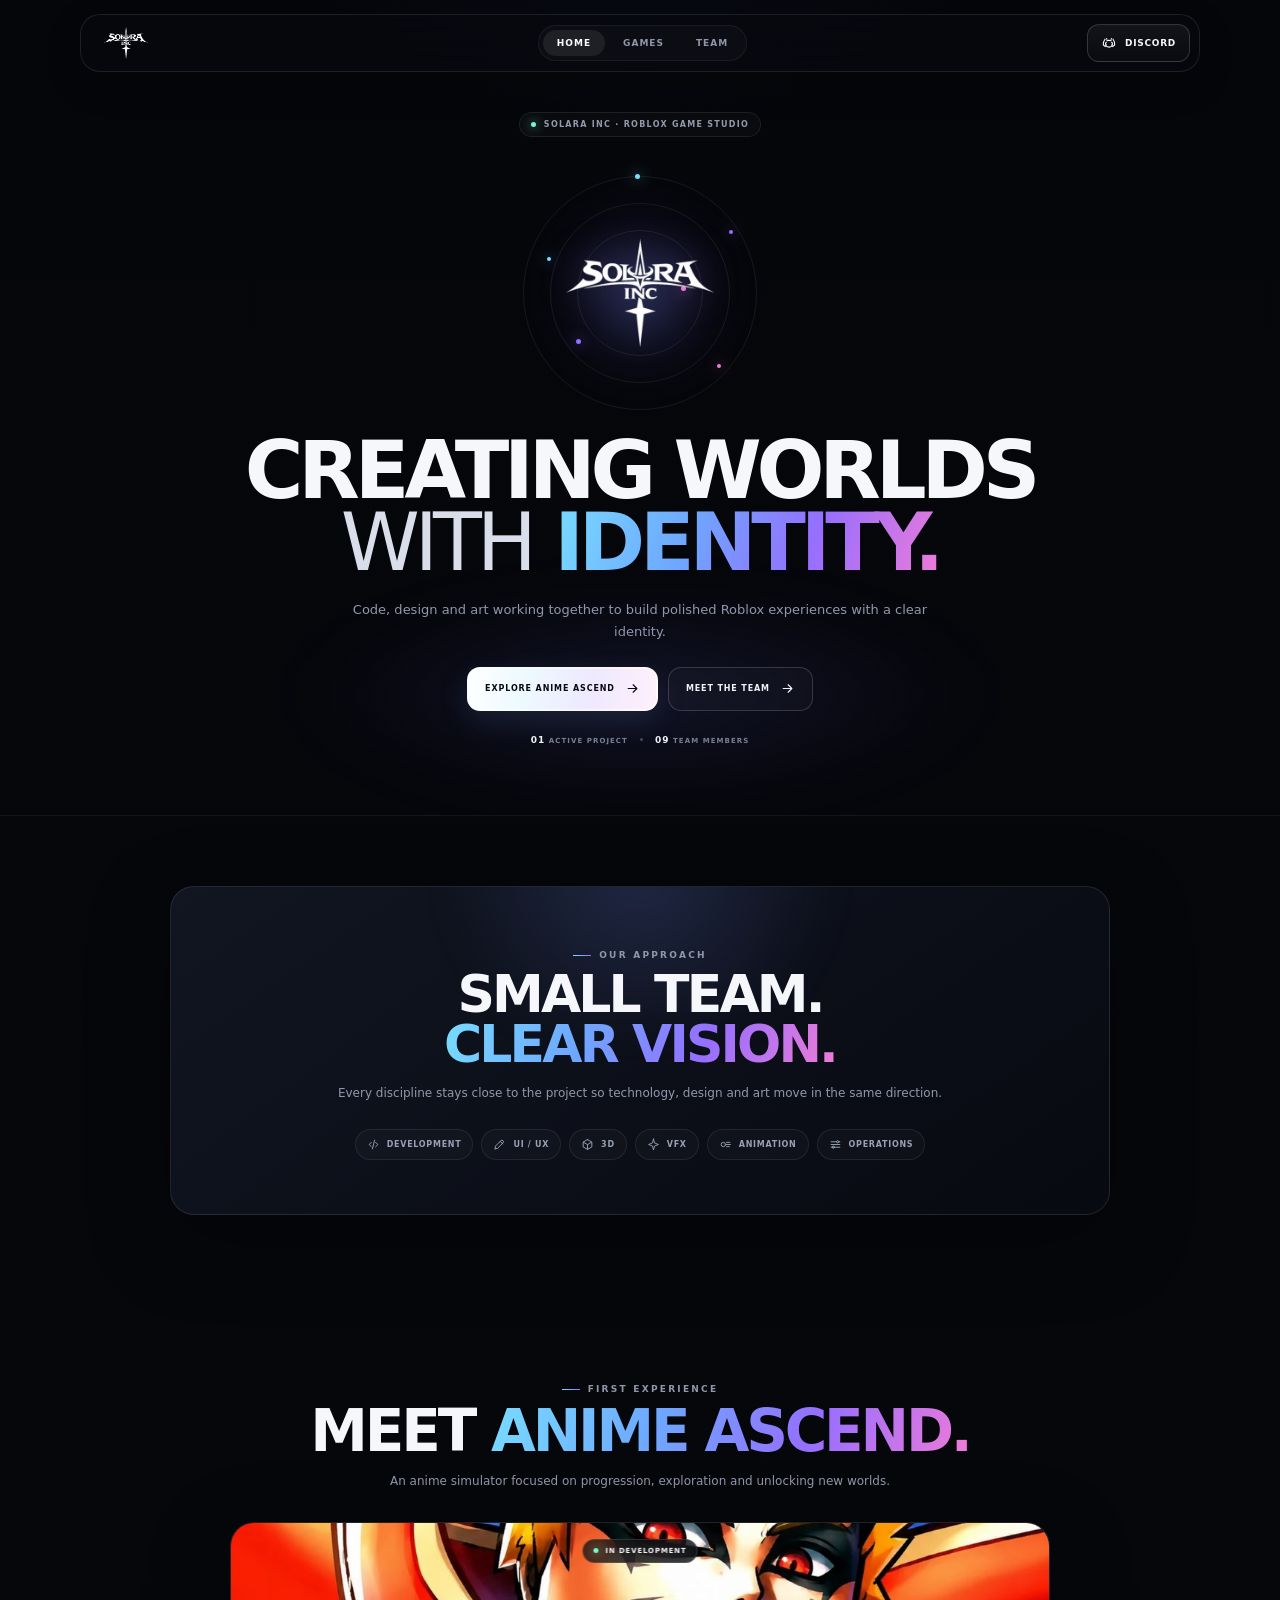
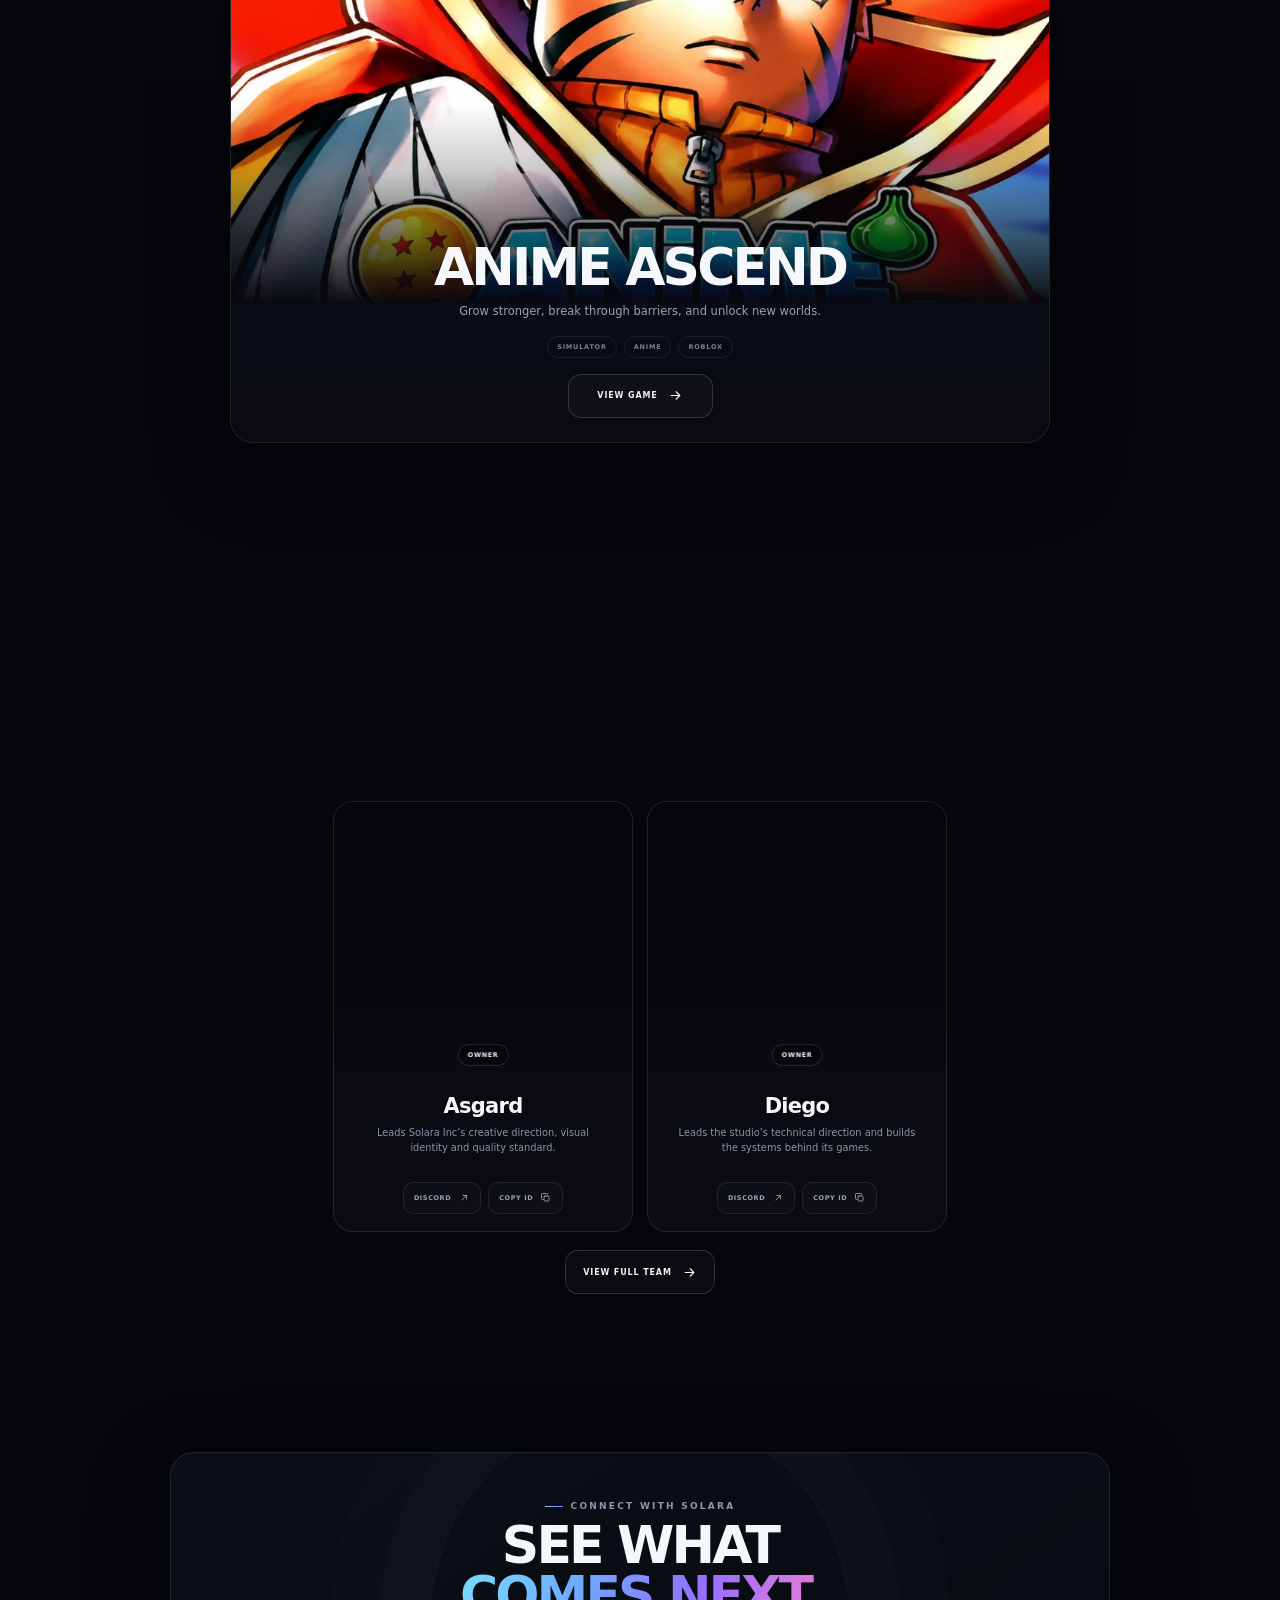
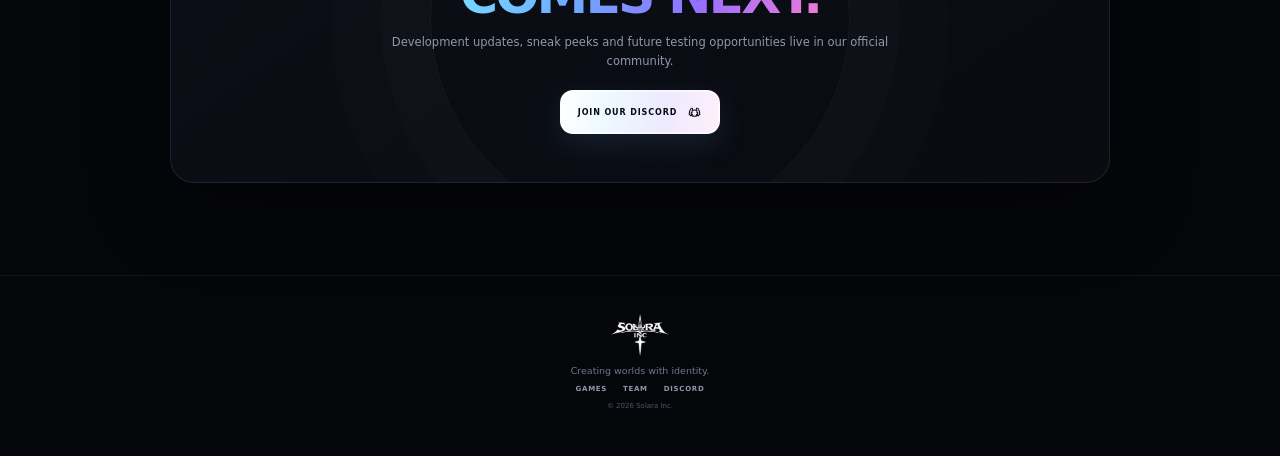
==== commit 4ab50b3a: "Add files via upload" ====
--- a/index.html
+++ b/index.html
@@ -3,9 +3,16 @@
 <head>
   <meta charset="utf-8">
   <meta name="viewport" content="width=device-width,initial-scale=1,viewport-fit=cover">
-  <meta name="theme-color" content="#07070c">
-  <meta name="description" content="Solara Inc — a Roblox game studio focused on polished, memorable experiences.">
+  <meta name="theme-color" content="#05060a">
+  <meta name="description" content="Solara Inc is a Roblox game studio creating polished experiences with a clear identity.">
+  <meta name="robots" content="index,follow">
+  <meta property="og:type" content="website">
+  <meta property="og:title" content="Solara Inc — Game Studio">
+  <meta property="og:description" content="Creating polished Roblox experiences with a clear identity.">
+  <meta property="og:image" content="assets/anime-ascend.webp">
+  <meta name="twitter:card" content="summary_large_image">
   <title>Solara Inc — Game Studio</title>
+  <link rel="icon" href="assets/solara-logo.png" type="image/png">
   <link rel="stylesheet" href="styles.css">
 </head>
 <body>
@@ -13,12 +20,10 @@
     <symbol id="i-arrow" viewBox="0 0 24 24"><path d="M5 12h13M13 6l6 6-6 6"/></symbol>
     <symbol id="i-external" viewBox="0 0 24 24"><path d="M8 16 17 7M10 7h7v7"/></symbol>
     <symbol id="i-back" viewBox="0 0 24 24"><path d="M19 12H6M11 7l-5 5 5 5"/></symbol>
-    <symbol id="i-down" viewBox="0 0 24 24"><path d="m7 9 5 5 5-5"/></symbol>
     <symbol id="i-copy" viewBox="0 0 24 24"><rect x="8" y="8" width="10" height="10" rx="2"/><path d="M6 15H5a2 2 0 0 1-2-2V5a2 2 0 0 1 2-2h8a2 2 0 0 1 2 2v1"/></symbol>
     <symbol id="i-menu" viewBox="0 0 24 24"><path d="M4 7h16M4 12h16M4 17h16"/></symbol>
     <symbol id="i-close" viewBox="0 0 24 24"><path d="m6 6 12 12M18 6 6 18"/></symbol>
     <symbol id="i-discord" viewBox="0 0 24 24"><path d="M8.2 8.7c2.6-1 5-1 7.6 0M7.1 16.3c3 2.2 6.8 2.2 9.8 0M8.7 15c-1.1 0-2-.9-2-2s.9-2 2-2M15.3 15c1.1 0 2-.9 2-2s-.9-2-2-2"/><path d="M6.4 5.6C4.2 8.5 3.2 11.7 3.5 15l2.8 2.2 1.2-1.5M17.6 5.6c2.2 2.9 3.2 6.1 2.9 9.4l-2.8 2.2-1.2-1.5M8 5l1.2 2M16 5l-1.2 2"/></symbol>
-    <symbol id="i-orbit" viewBox="0 0 24 24"><circle cx="12" cy="12" r="3"/><ellipse cx="12" cy="12" rx="9" ry="4.8"/><path d="M5.6 5.6c3.5-3.5 9.3-3.5 12.8 0s3.5 9.3 0 12.8-9.3 3.5-12.8 0"/></symbol>
     <symbol id="i-spark" viewBox="0 0 24 24"><path d="m12 2 1.9 7.1L21 12l-7.1 2.9L12 22l-1.9-7.1L3 12l7.1-2.9L12 2Z"/></symbol>
     <symbol id="i-code" viewBox="0 0 24 24"><path d="m8 8-4 4 4 4M16 8l4 4-4 4M14 4l-4 16"/></symbol>
     <symbol id="i-cube" viewBox="0 0 24 24"><path d="m12 3 8 4.5v9L12 21l-8-4.5v-9L12 3Z"/><path d="m4.5 7.8 7.5 4.3 7.5-4.3M12 12v9"/></symbol>
@@ -35,18 +40,26 @@
         <a href="#games" data-route="games">Games</a>
         <a href="#team" data-route="team">Team</a>
       </nav>
-      <a class="nav-cta" href="https://discord.gg/rdV2qfe3ua" target="_blank" rel="noreferrer"><svg><use href="#i-discord"/></svg><span>Discord</span></a>
-      <button class="menu-btn" id="menuBtn" type="button" aria-label="Open menu"><svg><use href="#i-menu"/></svg></button>
+      <a class="nav-cta" href="https://discord.gg/rdV2qfe3ua" target="_blank" rel="noreferrer"><svg><use href="#i-discord"></use></svg><span>Discord</span></a>
+      <button class="menu-btn" id="menuBtn" type="button" aria-label="Open menu" aria-expanded="false" aria-controls="mobileNav"><svg><use href="#i-menu"></use></svg></button>
     </div>
-    <div class="mobile-nav" id="mobileNav">
+    <nav class="mobile-nav" id="mobileNav" aria-label="Mobile navigation">
       <a href="#home" data-route="home">Home</a>
       <a href="#games" data-route="games">Games</a>
       <a href="#team" data-route="team">Team</a>
       <a href="https://discord.gg/rdV2qfe3ua" target="_blank" rel="noreferrer">Discord</a>
-    </div>
+    </nav>
   </header>
 
   <main id="app"></main>
+
+  <noscript>
+    <main class="shell" style="padding:120px 0;text-align:center">
+      <img src="assets/solara-logo.png" alt="Solara Inc" style="width:130px;max-width:40vw">
+      <h1>Solara Inc</h1>
+      <p>Roblox game studio creating polished experiences with a clear identity.</p>
+    </main>
+  </noscript>
 
   <footer class="site-footer">
     <div class="footer-inner">
--- a/styles.css
+++ b/styles.css
@@ -1,74 +1,61 @@
 :root{
-  --bg:#06070b;
-  --bg-soft:#0a0c13;
-  --panel:rgba(15,18,29,.72);
-  --panel-strong:#10131e;
-  --white:#f8fbff;
-  --text:#eef3fb;
-  --muted:#9ca6b7;
-  --line:rgba(255,255,255,.09);
-  --line-strong:rgba(255,255,255,.17);
-  --cyan:#8ee7ff;
-  --blue:#6e8cff;
-  --violet:#a273ff;
-  --rose:#ed78c8;
-  --glow:linear-gradient(120deg,#8ee7ff 0%,#6e8cff 38%,#a273ff 70%,#ed78c8 100%);
-  --shell:min(1160px,calc(100% - 34px));
-  --ease:cubic-bezier(.22,.8,.22,1);
-  --radius:28px;
-  --shadow:0 34px 100px rgba(0,0,0,.42);
+  --bg:#05060a;
+  --bg-2:#090b12;
+  --panel:#0b0e16;
+  --panel-2:#10141f;
+  --line:rgba(255,255,255,.095);
+  --line-strong:rgba(255,255,255,.16);
+  --text:#f6f7fb;
+  --muted:#9098ab;
+  --muted-2:#667085;
+  --cyan:#78ddff;
+  --blue:#6ea7ff;
+  --violet:#956fff;
+  --pink:#f17bd7;
+  --green:#7cf6c7;
+  --shell:min(1120px,calc(100% - 36px));
+  --radius:24px;
+  --shadow:0 24px 80px rgba(0,0,0,.34);
 }
 *{box-sizing:border-box}
 html{scroll-behavior:smooth;background:var(--bg)}
-body{margin:0;background:var(--bg);color:var(--text);font-family:Inter,ui-sans-serif,system-ui,-apple-system,BlinkMacSystemFont,"Segoe UI",sans-serif;-webkit-font-smoothing:antialiased;overflow-x:hidden}
-a{color:inherit;text-decoration:none}button{font:inherit}.svg-defs{position:absolute;width:0;height:0;overflow:hidden}.shell{width:var(--shell);margin:0 auto}.gradient-text{background:var(--glow);-webkit-background-clip:text;background-clip:text;color:transparent}.ico,.btn svg,.nav-cta svg,.menu-btn svg,.member-action svg,.back-btn svg,.link-arrow svg{width:18px;height:18px;fill:none;stroke:currentColor;stroke-width:1.75;stroke-linecap:round;stroke-linejoin:round;flex:none}
+body{margin:0;background:
+  radial-gradient(circle at 50% -10%,rgba(105,119,255,.1),transparent 31rem),
+  linear-gradient(180deg,#05060a 0%,#06070b 42%,#05060a 100%);
+  color:var(--text);font-family:Inter,ui-sans-serif,system-ui,-apple-system,BlinkMacSystemFont,"Segoe UI",sans-serif;-webkit-font-smoothing:antialiased;overflow-x:hidden}
+body:before{content:"";position:fixed;inset:0;pointer-events:none;z-index:-1;background-image:linear-gradient(rgba(255,255,255,.018) 1px,transparent 1px),linear-gradient(90deg,rgba(255,255,255,.018) 1px,transparent 1px);background-size:64px 64px;mask-image:linear-gradient(to bottom,rgba(0,0,0,.42),transparent 72%)}
+a{color:inherit;text-decoration:none}button{font:inherit}.shell{width:var(--shell);margin-inline:auto}.svg-defs{position:absolute;width:0;height:0;overflow:hidden}.ico{width:1em;height:1em;fill:none;stroke:currentColor;stroke-width:1.75;stroke-linecap:round;stroke-linejoin:round;flex:none}.gradient-text{background:linear-gradient(110deg,var(--cyan),var(--blue) 35%,var(--violet) 66%,var(--pink));-webkit-background-clip:text;background-clip:text;color:transparent}.thin{font-weight:340;color:#d9deea}.eyebrow{display:inline-flex;align-items:center;justify-content:center;gap:8px;color:#8f98aa;font-size:9px;font-weight:700;letter-spacing:.25em;text-transform:uppercase}.eyebrow:before{content:"";width:18px;height:1px;background:linear-gradient(90deg,var(--cyan),var(--violet))}.reveal{opacity:0;transform:translateY(14px);transition:opacity .58s ease,transform .58s cubic-bezier(.2,.7,.2,1)}.reveal.show{opacity:1;transform:none}.view-enter{animation:viewIn .34s ease both}@keyframes viewIn{from{opacity:0;transform:translateY(8px)}to{opacity:1;transform:none}}
 
-body:before{content:"";position:fixed;inset:0;pointer-events:none;z-index:-4;background:radial-gradient(circle at 50% -5%,rgba(110,140,255,.13),transparent 35%),radial-gradient(circle at 10% 60%,rgba(142,231,255,.055),transparent 29%),radial-gradient(circle at 90% 73%,rgba(237,120,200,.055),transparent 30%),#06070b}
-body:after{content:"";position:fixed;inset:0;pointer-events:none;z-index:-3;opacity:.28;background-image:linear-gradient(rgba(255,255,255,.018) 1px,transparent 1px),linear-gradient(90deg,rgba(255,255,255,.018) 1px,transparent 1px);background-size:80px 80px;mask-image:linear-gradient(to bottom,black,transparent 78%)}
+.site-header{position:fixed;top:14px;left:0;right:0;z-index:50;transition:transform .28s ease,opacity .28s ease}.site-header.header-hidden{transform:translateY(-120%);opacity:.4}.nav-wrap{width:var(--shell);height:58px;margin:auto;display:grid;grid-template-columns:1fr auto 1fr;align-items:center;padding:7px 9px 7px 14px;border:1px solid var(--line);border-radius:20px;background:rgba(8,10,16,.68);backdrop-filter:blur(20px) saturate(130%);box-shadow:0 12px 34px rgba(0,0,0,.22);transition:.25s ease}.site-header.scrolled .nav-wrap{background:rgba(8,10,16,.86);border-color:var(--line-strong)}.brand{justify-self:start;display:flex;align-items:center}.brand img{width:62px;height:32px;object-fit:contain}.desktop-nav{display:flex;align-items:center;gap:4px;padding:4px;border:1px solid rgba(255,255,255,.06);border-radius:999px;background:rgba(255,255,255,.025)}.desktop-nav a{padding:8px 14px;border-radius:999px;color:#8f97aa;font-size:9px;font-weight:700;letter-spacing:.11em;text-transform:uppercase;transition:.2s ease}.desktop-nav a:hover,.desktop-nav a.active{color:#fff;background:rgba(255,255,255,.08)}.nav-cta{justify-self:end;display:inline-flex;align-items:center;gap:8px;min-height:38px;padding:0 13px;border:1px solid var(--line-strong);border-radius:12px;background:linear-gradient(180deg,rgba(255,255,255,.055),rgba(255,255,255,.02));font-size:9px;font-weight:800;letter-spacing:.08em;text-transform:uppercase}.nav-cta svg,.menu-btn svg{width:16px;height:16px;fill:none;stroke:currentColor;stroke-width:1.7}.menu-btn{display:none;justify-self:end;width:40px;height:40px;border:1px solid var(--line-strong);border-radius:12px;background:rgba(255,255,255,.035);color:#fff;align-items:center;justify-content:center}.mobile-nav{display:none}
 
-.site-header{position:fixed;z-index:50;left:0;right:0;top:0;padding:18px 17px;transition:.35s var(--ease)}
-.nav-wrap{width:min(1050px,100%);height:62px;margin:auto;padding:0 10px 0 16px;display:grid;grid-template-columns:150px 1fr 150px;align-items:center;border:1px solid transparent;border-radius:22px;transition:.35s var(--ease)}
-.site-header.scrolled .nav-wrap{background:rgba(9,11,17,.76);border-color:var(--line);box-shadow:0 16px 60px rgba(0,0,0,.22);backdrop-filter:blur(24px) saturate(1.35)}
-.brand{display:flex;align-items:center;width:max-content}.brand img{width:112px;height:44px;object-fit:contain;object-position:left center;filter:drop-shadow(0 0 18px rgba(142,231,255,.08))}
-.desktop-nav{justify-self:center;display:flex;gap:8px;padding:5px;border:1px solid rgba(255,255,255,.055);background:rgba(255,255,255,.022);border-radius:999px}.desktop-nav a{padding:9px 15px;border-radius:999px;font-size:11px;font-weight:750;letter-spacing:.11em;text-transform:uppercase;color:#858d9d;transition:.24s var(--ease)}.desktop-nav a:hover,.desktop-nav a.active{color:#fff;background:rgba(255,255,255,.065)}
-.nav-cta{justify-self:end;height:42px;padding:0 15px;display:inline-flex;align-items:center;justify-content:center;gap:8px;border-radius:14px;border:1px solid var(--line-strong);background:rgba(255,255,255,.035);font-size:11px;font-weight:800;letter-spacing:.1em;text-transform:uppercase;transition:.25s var(--ease)}.nav-cta:hover{transform:translateY(-2px);border-color:rgba(142,231,255,.48);box-shadow:0 12px 38px rgba(85,105,255,.12)}
-.menu-btn{display:none;background:none;border:0;color:#fff;padding:10px}.mobile-nav{display:none}
+.btn{display:inline-flex;align-items:center;justify-content:center;gap:10px;min-height:44px;padding:0 17px;border-radius:13px;border:1px solid var(--line-strong);font-size:8px;font-weight:800;letter-spacing:.11em;text-transform:uppercase;transition:transform .2s ease,border-color .2s ease,box-shadow .2s ease,background .2s ease}.btn .ico{width:15px;height:15px}.btn:hover{transform:translateY(-2px)}.btn.primary{color:#090a0f;background:linear-gradient(100deg,#fff 0%,#edfaff 28%,#eee9ff 64%,#fff0fb 100%);border-color:rgba(255,255,255,.62);box-shadow:0 10px 30px rgba(120,180,255,.12),inset 0 0 0 1px rgba(255,255,255,.48)}.btn.primary:hover{box-shadow:0 12px 34px rgba(130,126,255,.22),inset 0 0 0 1px rgba(255,255,255,.58)}.btn.secondary{background:rgba(255,255,255,.025);color:#f0f2f7}.btn.secondary:hover{border-color:rgba(132,158,255,.46);background:rgba(255,255,255,.045)}
 
-.hero{position:relative;min-height:780px;height:100svh;max-height:980px;display:grid;place-items:center;overflow:hidden;border-bottom:1px solid var(--line)}
-.hero-stage{width:min(940px,calc(100% - 30px));margin:0 auto;padding:124px 0 80px;display:flex;flex-direction:column;align-items:center;text-align:center;position:relative;z-index:2}
-.hero-badge{display:inline-flex;align-items:center;gap:10px;padding:9px 13px;border:1px solid var(--line);border-radius:999px;background:rgba(255,255,255,.025);color:#aeb6c5;font-size:10px;font-weight:800;letter-spacing:.17em;text-transform:uppercase;backdrop-filter:blur(10px)}.hero-badge i{width:6px;height:6px;border-radius:50%;background:var(--cyan);box-shadow:0 0 18px rgba(142,231,255,.85)}
-.solar-core{position:relative;width:min(420px,76vw);aspect-ratio:1;margin:4px auto -12px;display:grid;place-items:center;isolation:isolate}.solar-core:before{content:"";position:absolute;inset:24%;border-radius:50%;background:radial-gradient(circle,rgba(255,255,255,.12),rgba(110,140,255,.11) 35%,rgba(162,115,255,.07) 55%,transparent 73%);filter:blur(8px);box-shadow:0 0 90px rgba(110,140,255,.13)}.solar-logo{width:49%;height:49%;object-fit:contain;position:relative;z-index:3;filter:drop-shadow(0 0 22px rgba(142,231,255,.14));animation:logoFloat 5s ease-in-out infinite}
-.orbit{position:absolute;border:1px solid rgba(255,255,255,.09);border-radius:50%;transform:rotate(var(--tilt));animation:orbitSpin var(--speed) linear infinite}.orbit:after{content:"";position:absolute;width:7px;height:7px;border-radius:50%;background:var(--dot);left:50%;top:-4px;box-shadow:0 0 18px var(--dot)}.orbit.one{inset:16%;--tilt:15deg;--speed:16s;--dot:var(--cyan)}.orbit.two{inset:7%;--tilt:-32deg;--speed:24s;--dot:var(--violet)}.orbit.three{inset:1%;--tilt:58deg;--speed:32s;--dot:var(--rose);opacity:.62}.orbit-glow{position:absolute;inset:12%;border-radius:50%;filter:blur(48px);background:conic-gradient(from 0deg,rgba(142,231,255,.08),rgba(110,140,255,.12),rgba(237,120,200,.07),rgba(142,231,255,.08));animation:glowSpin 12s linear infinite;z-index:-1}
-.hero h1{margin:0;font-size:clamp(52px,7.4vw,96px);line-height:.91;letter-spacing:-.065em;font-weight:800;max-width:900px;text-wrap:balance}.hero h1 .thin{font-weight:420;color:#c7cfda}.hero-copy{max-width:620px;margin:23px auto 0;color:var(--muted);font-size:16px;line-height:1.7;text-wrap:balance}.hero-actions{margin-top:30px;display:flex;justify-content:center;gap:11px;flex-wrap:wrap}
-.btn{position:relative;min-height:50px;padding:0 20px;display:inline-flex;align-items:center;justify-content:center;gap:10px;border-radius:15px;border:1px solid transparent;font-size:10px;font-weight:850;letter-spacing:.12em;text-transform:uppercase;transition:.28s var(--ease);overflow:hidden}.btn.primary{color:#080a10;background:linear-gradient(#fbfdff,#f3f6fc) padding-box,var(--glow) border-box;box-shadow:0 12px 34px rgba(108,128,255,.16)}.btn.primary:after{content:"";position:absolute;inset:-100% -50%;background:linear-gradient(100deg,transparent 35%,rgba(255,255,255,.8) 48%,transparent 61%);transform:translateX(-55%) rotate(7deg);transition:.7s var(--ease)}.btn.primary:hover:after{transform:translateX(55%) rotate(7deg)}.btn.secondary{border-color:var(--line-strong);background:rgba(255,255,255,.028);color:#f0f4fa;backdrop-filter:blur(10px)}.btn:hover{transform:translateY(-2px)}.btn.secondary:hover{border-color:rgba(142,231,255,.38);background:rgba(255,255,255,.05)}
-.hero-signal{margin-top:34px;display:flex;align-items:center;justify-content:center;gap:13px;color:#6f7888;font-size:9px;font-weight:800;letter-spacing:.15em;text-transform:uppercase}.hero-signal span{display:flex;align-items:center;gap:7px}.hero-signal b{font-size:12px;color:#d9e0eb}.hero-signal i{width:3px;height:3px;border-radius:50%;background:#4d5563}
+.hero{min-height:760px;display:grid;place-items:center;border-bottom:1px solid rgba(255,255,255,.06);position:relative;overflow:hidden}.hero:after{content:"";position:absolute;left:50%;bottom:0;width:760px;height:240px;transform:translateX(-50%);background:radial-gradient(ellipse,rgba(116,112,255,.12),transparent 66%);filter:blur(28px);pointer-events:none}.hero-stage{text-align:center;padding:112px 0 70px;position:relative;z-index:1}.hero-badge{display:inline-flex;align-items:center;gap:8px;padding:7px 11px;border:1px solid rgba(255,255,255,.08);border-radius:999px;background:rgba(255,255,255,.025);color:#929aad;font-size:8px;font-weight:700;letter-spacing:.16em}.hero-badge i,.status-chip i{width:5px;height:5px;border-radius:50%;background:var(--green);box-shadow:0 0 12px var(--green)}.solar-core{width:300px;height:300px;margin:6px auto -8px;position:relative;display:grid;place-items:center}.orbit-glow{position:absolute;inset:22%;border-radius:50%;background:radial-gradient(circle,rgba(116,147,255,.28),rgba(124,84,255,.08) 52%,transparent 74%);filter:blur(22px)}.orbit{position:absolute;border:1px solid rgba(255,255,255,.075);border-radius:50%;animation:spin 22s linear infinite}.orbit.one{inset:11%}.orbit.two{inset:20%;animation-duration:28s;animation-direction:reverse}.orbit.three{inset:29%;animation-duration:18s}.orbit:before{content:"";position:absolute;width:5px;height:5px;border-radius:50%;background:var(--cyan);top:-3px;left:48%;box-shadow:0 0 14px var(--cyan)}.orbit.two:before{background:var(--violet);box-shadow:0 0 14px var(--violet);left:14%;top:76%}.orbit.three:before{background:var(--pink);box-shadow:0 0 14px var(--pink);left:83%;top:44%}.orbit-dot{position:absolute;width:4px;height:4px;border-radius:50%;filter:drop-shadow(0 0 7px currentColor)}.dot-a{color:var(--cyan);background:currentColor;left:19%;top:38%}.dot-b{color:var(--violet);background:currentColor;right:19%;top:29%}.dot-c{color:var(--pink);background:currentColor;right:23%;bottom:25%}.solar-logo{position:relative;width:148px;height:126px;object-fit:contain;filter:drop-shadow(0 0 22px rgba(142,132,255,.28))}@keyframes spin{to{transform:rotate(360deg)}}.hero h1{margin:0;font-size:clamp(48px,6.8vw,80px);line-height:.9;letter-spacing:-.065em;font-weight:820}.hero-copy{max-width:600px;margin:20px auto 0;color:var(--muted);font-size:13px;line-height:1.68}.hero-actions{display:flex;justify-content:center;gap:10px;margin-top:24px;flex-wrap:wrap}.hero-signal{display:flex;justify-content:center;align-items:center;gap:12px;margin-top:24px;color:#778095;font-size:7px;font-weight:700;letter-spacing:.15em}.hero-signal b{color:#f2f4f8;font-size:9px}.hero-signal i{width:3px;height:3px;border-radius:50%;background:#444b5a}
 
-.section{padding:118px 0;position:relative}.section-intro{max-width:720px;margin:0 auto 48px;text-align:center;display:flex;flex-direction:column;align-items:center}.eyebrow{display:inline-flex;align-items:center;gap:8px;color:#858e9f;font-size:9px;font-weight:850;letter-spacing:.19em;text-transform:uppercase}.eyebrow:before{content:"";width:18px;height:1px;background:linear-gradient(90deg,var(--cyan),var(--violet))}.section-intro h2,.directory-head h1{margin:14px 0 16px;font-size:clamp(36px,5vw,64px);line-height:.96;letter-spacing:-.052em;font-weight:780;text-wrap:balance}.section-intro p,.directory-head p{max-width:600px;margin:0 auto;color:var(--muted);font-size:15px;line-height:1.7;text-wrap:balance}
+.section{padding:82px 0}.section-intro{text-align:center;max-width:700px;margin:0 auto 30px}.section-intro h2,.directory-head h1{margin:10px 0 12px;font-size:clamp(36px,4.8vw,58px);line-height:.96;letter-spacing:-.055em}.section-intro p,.directory-head p{max-width:560px;margin:0 auto;color:var(--muted);font-size:12px;line-height:1.65}.manifesto{padding-top:70px}.manifesto-panel{position:relative;overflow:hidden;max-width:940px;margin:auto;padding:54px 28px;text-align:center;border:1px solid var(--line);border-radius:var(--radius);background:linear-gradient(145deg,rgba(20,25,39,.82),rgba(9,11,18,.9));box-shadow:var(--shadow)}.manifesto-panel:before{content:"";position:absolute;inset:-50% 22% 58%;background:radial-gradient(circle,rgba(118,146,255,.18),transparent 65%);filter:blur(22px)}.manifesto-panel>*{position:relative}.manifesto-panel h2{margin:10px 0 14px;font-size:clamp(34px,4.6vw,52px);line-height:.96;letter-spacing:-.055em}.manifesto-panel p{max-width:650px;margin:auto;color:var(--muted);font-size:12px;line-height:1.66}.craft-row{display:flex;justify-content:center;gap:8px;flex-wrap:wrap;margin-top:25px}.craft-pill{display:inline-flex;align-items:center;gap:7px;padding:8px 11px;border:1px solid rgba(255,255,255,.08);border-radius:999px;background:rgba(255,255,255,.025);color:#98a1b4;font-size:8px;font-weight:700;letter-spacing:.09em;text-transform:uppercase}.craft-pill .ico{width:13px;height:13px}
 
-.manifesto{padding-top:105px}.manifesto-panel{position:relative;overflow:hidden;padding:72px 30px;border:1px solid var(--line);border-radius:34px;background:linear-gradient(180deg,rgba(255,255,255,.034),rgba(255,255,255,.014));text-align:center;box-shadow:var(--shadow)}.manifesto-panel:before{content:"";position:absolute;width:520px;height:220px;left:50%;top:-155px;transform:translateX(-50%);border-radius:50%;background:rgba(110,140,255,.18);filter:blur(70px)}.manifesto-panel h2{position:relative;margin:12px auto 20px;max-width:810px;font-size:clamp(34px,5.1vw,68px);line-height:.98;letter-spacing:-.055em;text-wrap:balance}.manifesto-panel p{position:relative;max-width:650px;margin:auto;color:var(--muted);line-height:1.75;font-size:15px}.craft-row{position:relative;margin-top:34px;display:flex;gap:9px;justify-content:center;flex-wrap:wrap}.craft-pill{display:flex;align-items:center;gap:8px;padding:10px 13px;border:1px solid var(--line);border-radius:999px;background:rgba(255,255,255,.018);font-size:9px;font-weight:800;letter-spacing:.11em;text-transform:uppercase;color:#b7bfcc}.craft-pill svg{width:15px;height:15px;fill:none;stroke:url(#none);stroke:currentColor;stroke-width:1.7}
+.featured{padding-top:78px}.project-stage,.directory-project{display:flex;justify-content:center}.project-card{width:min(820px,100%);overflow:hidden;border:1px solid var(--line);border-radius:var(--radius);background:linear-gradient(180deg,#0b0e16,#090b11);box-shadow:var(--shadow)}.project-visual{height:380px;position:relative;overflow:hidden}.project-visual:after{content:"";position:absolute;inset:0;background:linear-gradient(to bottom,transparent 48%,rgba(7,8,13,.2) 65%,rgba(7,8,13,.98) 100%)}.project-visual img{width:100%;height:100%;object-fit:cover;display:block;transition:transform .6s cubic-bezier(.2,.7,.2,1)}.project-card:hover .project-visual img{transform:scale(1.025)}.status-chip{position:absolute;z-index:2;top:16px;left:50%;transform:translateX(-50%);display:inline-flex;align-items:center;gap:7px;padding:7px 10px;border-radius:999px;border:1px solid rgba(255,255,255,.12);background:rgba(8,10,16,.72);backdrop-filter:blur(12px);font-size:7px;font-weight:800;letter-spacing:.12em}.project-info{text-align:center;margin-top:-76px;position:relative;z-index:2;padding:16px 20px 24px}.project-info h3{margin:0;font-size:clamp(36px,4.5vw,52px);line-height:.95;letter-spacing:-.055em}.project-info p{max-width:520px;margin:10px auto 0;color:#9aa2b4;font-size:11.5px;line-height:1.6}.tag-row{display:flex;justify-content:center;gap:7px;flex-wrap:wrap;margin:15px 0 16px}.tag-row span{padding:6px 9px;border:1px solid rgba(255,255,255,.08);border-radius:999px;color:#778095;font-size:6.5px;font-weight:800;letter-spacing:.12em}.project-actions{display:flex;justify-content:center}.project-actions .btn{min-width:145px}
 
-.project-stage{display:flex;justify-content:center}.project-card{position:relative;width:min(980px,100%);overflow:hidden;border:1px solid var(--line);border-radius:34px;background:#0a0c12;box-shadow:var(--shadow);isolation:isolate}.project-visual{height:clamp(320px,52vw,540px);position:relative;overflow:hidden}.project-visual img{width:100%;height:100%;object-fit:cover;transform:scale(1.015);transition:1s var(--ease)}.project-card:hover .project-visual img{transform:scale(1.055)}.project-visual:after{content:"";position:absolute;inset:0;background:linear-gradient(180deg,transparent 26%,rgba(6,7,11,.16) 52%,rgba(6,7,11,.96) 100%),linear-gradient(90deg,rgba(6,7,11,.3),transparent 45%,rgba(6,7,11,.2))}.status-chip{position:absolute;z-index:3;top:20px;left:50%;transform:translateX(-50%);display:flex;align-items:center;gap:8px;padding:9px 12px;border:1px solid rgba(255,255,255,.16);border-radius:999px;background:rgba(7,8,13,.63);backdrop-filter:blur(16px);font-size:9px;font-weight:850;letter-spacing:.13em;text-transform:uppercase}.status-chip i{width:6px;height:6px;border-radius:50%;background:#82ffc7;box-shadow:0 0 14px rgba(130,255,199,.75)}.project-info{position:relative;margin-top:-150px;padding:38px 26px 34px;text-align:center;z-index:4}.project-kicker{font-size:9px;font-weight:850;letter-spacing:.16em;color:#8d96a6;text-transform:uppercase}.project-info h3{margin:10px 0 12px;font-size:clamp(42px,6vw,76px);line-height:.9;letter-spacing:-.06em}.project-info p{max-width:540px;margin:0 auto;color:#b0b8c5;font-size:15px;line-height:1.65}.tag-row{margin:21px 0 25px;display:flex;justify-content:center;gap:7px;flex-wrap:wrap}.tag-row span{padding:8px 10px;border:1px solid var(--line);border-radius:999px;color:#8f98a8;background:rgba(255,255,255,.02);font-size:8px;font-weight:850;letter-spacing:.12em}.project-actions{display:flex;justify-content:center;gap:10px;flex-wrap:wrap}
+.leadership-section{padding-top:74px}.leadership-grid{display:grid;grid-template-columns:repeat(2,minmax(0,300px));justify-content:center;gap:14px}.member-card{width:100%;max-width:300px;overflow:hidden;border:1px solid var(--line);border-radius:20px;background:linear-gradient(180deg,#0a0c12,#090b10);transition:transform .22s ease,border-color .22s ease,box-shadow .22s ease}.member-card:hover{transform:translateY(-3px);border-color:rgba(140,158,255,.24);box-shadow:0 18px 50px rgba(0,0,0,.25)}.member-photo{position:relative;aspect-ratio:1.08/1;overflow:hidden;background:#05060a}.member-photo:after{content:"";position:absolute;inset:55% 0 0;background:linear-gradient(to bottom,transparent,#090b10)}.member-photo img{width:100%;height:100%;object-fit:cover;display:block}.member-role{position:absolute;z-index:2;left:50%;bottom:12px;transform:translateX(-50%);white-space:nowrap;padding:6px 9px;border:1px solid rgba(255,255,255,.12);border-radius:999px;background:rgba(7,8,13,.75);backdrop-filter:blur(10px);font-size:6.4px;font-weight:850;letter-spacing:.11em}.member-copy{text-align:center;padding:16px 14px 17px}.member-copy h3{margin:0 0 7px;font-size:21px;letter-spacing:-.035em}.member-copy p{min-height:44px;max-width:250px;margin:0 auto;color:#8d95a7;font-size:9.8px;line-height:1.55}.member-actions{display:flex;justify-content:center;gap:7px;margin-top:13px;flex-wrap:wrap}.member-action{display:inline-flex;align-items:center;justify-content:center;gap:7px;min-height:32px;padding:0 10px;border:1px solid rgba(255,255,255,.085);border-radius:10px;background:rgba(255,255,255,.02);color:#9ba3b4;font-size:6.5px;font-weight:800;letter-spacing:.09em;text-transform:uppercase;cursor:pointer;transition:.2s ease}.member-action:hover{color:#fff;border-color:rgba(139,159,255,.25);background:rgba(255,255,255,.04)}.member-action .ico{width:12px;height:12px}.center-action{display:flex;justify-content:center;margin-top:18px}
 
-.leadership-grid{display:grid;grid-template-columns:repeat(2,minmax(0,390px));justify-content:center;gap:18px}.member-card{position:relative;border:1px solid var(--line);border-radius:28px;overflow:hidden;background:linear-gradient(180deg,rgba(255,255,255,.032),rgba(255,255,255,.014));transition:.35s var(--ease)}.member-card:hover{transform:translateY(-5px);border-color:rgba(142,231,255,.24);box-shadow:0 24px 65px rgba(0,0,0,.28)}.member-photo{position:relative;aspect-ratio:1.03/1;overflow:hidden;background:#0d1018}.member-photo img{width:100%;height:100%;object-fit:cover;transition:.7s var(--ease)}.member-card:hover .member-photo img{transform:scale(1.035)}.member-photo:after{content:"";position:absolute;inset:0;background:linear-gradient(180deg,transparent 54%,rgba(7,8,12,.82) 100%)}.member-role{position:absolute;left:50%;bottom:14px;transform:translateX(-50%);z-index:2;padding:8px 11px;border-radius:999px;border:1px solid rgba(255,255,255,.15);background:rgba(7,8,12,.55);backdrop-filter:blur(12px);font-size:8px;font-weight:850;letter-spacing:.13em;text-transform:uppercase;white-space:nowrap}.member-copy{padding:22px 22px 24px;text-align:center}.member-copy h3{margin:0 0 9px;font-size:26px;letter-spacing:-.035em}.member-copy p{margin:0 auto;max-width:330px;color:var(--muted);font-size:13px;line-height:1.65}.member-actions{margin-top:17px;display:flex;justify-content:center;gap:8px;flex-wrap:wrap}.member-action{min-height:37px;padding:0 11px;display:inline-flex;align-items:center;justify-content:center;gap:7px;border:1px solid var(--line);border-radius:11px;background:rgba(255,255,255,.02);color:#bbc3cf;font-size:8px;font-weight:800;letter-spacing:.1em;text-transform:uppercase;cursor:pointer;transition:.22s}.member-action:hover{color:#fff;border-color:var(--line-strong);background:rgba(255,255,255,.045)}
+.cta-orbit{padding:76px 0 92px}.cta-panel{position:relative;overflow:hidden;max-width:940px;min-height:330px;margin:auto;display:flex;flex-direction:column;align-items:center;justify-content:center;text-align:center;padding:48px 24px;border:1px solid var(--line);border-radius:var(--radius);background:linear-gradient(145deg,#0b0e16,#090b11);box-shadow:var(--shadow)}.cta-ring{position:absolute;width:420px;aspect-ratio:1;border-radius:50%;border:1px solid rgba(255,255,255,.055);box-shadow:0 0 0 50px rgba(255,255,255,.01),0 0 0 100px rgba(255,255,255,.006)}.cta-panel>*:not(.cta-ring){position:relative;z-index:1}.cta-panel h2{margin:10px 0 12px;font-size:clamp(36px,4.5vw,52px);line-height:.96;letter-spacing:-.055em}.cta-panel p{max-width:560px;margin:0 auto 20px;color:var(--muted);font-size:11.5px;line-height:1.62}
 
-.cta-orbit{padding-bottom:130px}.cta-panel{position:relative;overflow:hidden;min-height:390px;padding:62px 28px;border:1px solid var(--line);border-radius:34px;display:flex;flex-direction:column;align-items:center;justify-content:center;text-align:center;background:radial-gradient(circle at 50% 30%,rgba(110,140,255,.1),transparent 42%),rgba(255,255,255,.018)}.cta-ring{position:absolute;width:430px;aspect-ratio:1;border:1px solid rgba(255,255,255,.055);border-radius:50%}.cta-ring:before,.cta-ring:after{content:"";position:absolute;border:1px solid rgba(255,255,255,.045);border-radius:50%}.cta-ring:before{inset:14%}.cta-ring:after{inset:30%}.cta-panel h2{position:relative;margin:13px 0 16px;font-size:clamp(38px,5.5vw,70px);line-height:.93;letter-spacing:-.06em;max-width:760px}.cta-panel p{position:relative;max-width:570px;margin:0 auto 27px;color:var(--muted);line-height:1.7;font-size:14px}.cta-panel .btn,.cta-panel .eyebrow{position:relative}
+.directory{padding:104px 0 76px}.back-wrap{display:flex;justify-content:center;margin-bottom:26px}.back-btn{display:inline-flex;align-items:center;gap:8px;min-height:36px;padding:0 12px;border:1px solid var(--line);border-radius:999px;color:#8f97aa;font-size:7px;font-weight:800;letter-spacing:.11em;text-transform:uppercase;background:rgba(255,255,255,.02)}.back-btn:hover{color:#fff;border-color:var(--line-strong)}.back-btn .ico{width:13px;height:13px}.directory-head{text-align:center;max-width:700px;margin:0 auto 42px}.count-line{display:inline-flex;margin-top:16px;padding:7px 10px;border:1px solid rgba(255,255,255,.075);border-radius:999px;color:#737c8e;font-size:7px;font-weight:800;letter-spacing:.12em}.team-section{padding:34px 0 22px;border-top:1px solid rgba(255,255,255,.055)}.team-section:first-of-type{border-top:0}.team-title{text-align:center;max-width:560px;margin:0 auto 19px}.team-title h2{margin:0 0 8px;font-size:clamp(25px,3.2vw,34px);line-height:1;letter-spacing:-.045em}.team-title p{margin:0 auto;max-width:470px;color:#7f8798;font-size:10px;line-height:1.55}.team-grid{display:grid;grid-template-columns:repeat(auto-fit,minmax(220px,260px));justify-content:center;gap:12px}.team-grid.single{grid-template-columns:minmax(220px,260px)}.team-grid .member-card{max-width:260px}.team-grid .member-photo{aspect-ratio:1/1}.team-grid .member-copy{padding:14px 13px 15px}.team-grid .member-copy h3{font-size:19px}.team-grid .member-copy p{font-size:9.2px;min-height:42px}.team-grid .member-action{min-height:30px;padding:0 9px;font-size:6px}
 
-.directory{padding:136px 0 115px;min-height:85vh}.back-wrap{text-align:center;margin-bottom:35px}.back-btn{display:inline-flex;align-items:center;justify-content:center;gap:8px;padding:10px 13px;border:1px solid var(--line);border-radius:999px;color:#9ca5b5;background:rgba(255,255,255,.02);font-size:9px;font-weight:850;letter-spacing:.12em;text-transform:uppercase;transition:.25s}.back-btn:hover{color:#fff;border-color:var(--line-strong);transform:translateY(-1px)}.directory-head{text-align:center;max-width:800px;margin:0 auto 70px}.directory-head h1{font-size:clamp(44px,6.5vw,82px)}.directory-head .count-line{margin-top:23px;display:inline-flex;gap:8px;align-items:center;padding:9px 12px;border:1px solid var(--line);border-radius:999px;color:#7f8999;font-size:8px;font-weight:850;letter-spacing:.13em;text-transform:uppercase}.directory-project{max-width:920px;margin:auto}.team-section{padding:46px 0 22px;border-top:1px solid var(--line)}.team-section:first-of-type{border-top:0}.team-title{text-align:center;margin-bottom:27px}.team-title .eyebrow{justify-content:center}.team-title h2{margin:10px 0 7px;font-size:clamp(28px,4vw,42px);letter-spacing:-.045em}.team-title p{max-width:540px;margin:auto;color:var(--muted);font-size:13px;line-height:1.65}.team-grid{display:grid;grid-template-columns:repeat(auto-fit,minmax(240px,310px));justify-content:center;gap:16px}.team-grid .member-card{width:100%}.team-grid .member-photo{aspect-ratio:1/1}.team-grid .member-copy h3{font-size:22px}.team-grid .member-copy p{font-size:12px}
+.site-footer{border-top:1px solid rgba(255,255,255,.055);padding:38px 0 46px}.footer-inner{width:var(--shell);margin:auto;display:flex;flex-direction:column;align-items:center;text-align:center;gap:9px}.footer-inner img{width:72px;height:42px;object-fit:contain}.footer-inner p{margin:0;color:#6f788b;font-size:9.5px}.footer-links{display:flex;gap:16px}.footer-links a{color:#8f97a9;font-size:7px;font-weight:750;letter-spacing:.1em;text-transform:uppercase}.footer-links a:hover{color:#fff}.footer-inner>span{color:#4f5767;font-size:7px}
 
-.site-footer{border-top:1px solid var(--line);padding:54px 20px 40px;background:rgba(0,0,0,.14)}.footer-inner{max-width:720px;margin:auto;display:flex;flex-direction:column;align-items:center;text-align:center;gap:14px}.footer-inner img{width:112px;height:44px;object-fit:contain}.footer-inner p{margin:0;color:#737c8c;font-size:12px}.footer-links{display:flex;justify-content:center;gap:20px;color:#9aa3b2;font-size:10px;font-weight:750;letter-spacing:.09em;text-transform:uppercase}.footer-links a:hover{color:#fff}.footer-inner>span{margin-top:8px;color:#4e5664;font-size:10px}
+@media(max-width:820px){
+  :root{--shell:min(100% - 24px,1120px)}
+  .site-header{top:10px}.nav-wrap{height:54px;grid-template-columns:1fr auto;padding:6px 7px 6px 12px;border-radius:17px}.brand img{width:55px;height:29px}.desktop-nav,.nav-cta{display:none}.menu-btn{display:inline-flex}.mobile-nav{position:absolute;top:62px;left:12px;right:12px;display:grid;gap:6px;padding:9px;border:1px solid var(--line);border-radius:16px;background:rgba(9,11,18,.97);backdrop-filter:blur(20px);opacity:0;transform:translateY(-8px) scale(.98);pointer-events:none;transition:.2s ease;box-shadow:0 18px 45px rgba(0,0,0,.35)}.mobile-nav a{padding:12px 13px;border-radius:11px;color:#9aa2b4;font-size:8px;font-weight:800;letter-spacing:.1em;text-transform:uppercase;text-align:center}.mobile-nav a:hover,.mobile-nav a.active{background:rgba(255,255,255,.05);color:#fff}.menu-open .mobile-nav{opacity:1;transform:none;pointer-events:auto}
+  .hero{min-height:690px}.hero-stage{padding:92px 0 54px}.solar-core{width:min(260px,72vw);height:min(260px,72vw);margin:2px auto -3px}.solar-logo{width:132px;height:112px}.hero h1{font-size:clamp(38px,10.7vw,49px);line-height:.94;letter-spacing:-.058em}.hero-copy{max-width:90%;font-size:11px;line-height:1.6;margin-top:15px}.hero-actions{width:min(100%,330px);margin-inline:auto;gap:8px;margin-top:20px}.hero-actions .btn{flex:1;min-width:145px}.hero-signal{margin-top:20px;gap:9px;flex-wrap:wrap}.section{padding:58px 0}.section-intro{margin-bottom:22px}.section-intro h2,.directory-head h1{font-size:clamp(29px,8vw,38px);line-height:1}.section-intro p,.directory-head p{font-size:10.3px;max-width:91%}.manifesto{padding-top:56px}.manifesto-panel{padding:40px 15px;border-radius:20px}.manifesto-panel h2{font-size:clamp(28px,8vw,36px)}.manifesto-panel p{font-size:10.5px;max-width:91%}.craft-row{margin-top:19px;gap:6px}.craft-pill{padding:7px 8px;font-size:6.2px}.featured{padding-top:58px}.project-card{border-radius:20px}.project-visual{height:clamp(235px,62vw,305px)}.project-info{margin-top:-62px;padding:15px 12px 18px}.project-info h3{font-size:clamp(29px,8.7vw,38px)}.project-info p{font-size:10.1px;max-width:88%}.tag-row{margin:11px 0 12px}.tag-row span{font-size:5.8px;padding:5px 7px}.project-actions .btn{min-height:39px;min-width:132px}.leadership-section{padding-top:54px}.leadership-grid{grid-template-columns:minmax(0,285px);gap:12px}.member-card{max-width:285px}.member-copy{padding:14px 12px 15px}.member-copy h3{font-size:19px}.member-copy p{font-size:9.3px;min-height:auto}.member-action{min-height:30px;padding:0 9px;font-size:5.9px}.cta-orbit{padding:58px 0 72px}.cta-panel{min-height:280px;padding:39px 15px;border-radius:20px}.cta-panel h2{font-size:clamp(29px,8vw,37px)}.cta-panel p{font-size:10.3px;max-width:90%}.cta-ring{width:275px}.directory{padding:84px 0 60px}.directory-head{margin-bottom:30px}.back-wrap{margin-bottom:20px}.team-section{padding:26px 0 14px}.team-title{margin-bottom:15px}.team-title h2{font-size:23px}.team-title p{font-size:9.2px;max-width:88%}.team-grid,.team-grid.single{grid-template-columns:minmax(0,265px);gap:10px}.team-grid .member-card{max-width:265px}.team-grid .member-copy h3{font-size:18px}.team-grid .member-copy p{font-size:8.9px}.member-role{font-size:5.8px;padding:5px 7px}.site-footer{padding:31px 0 38px}
+}
 
-.reveal{opacity:0;transform:translateY(18px);transition:opacity .75s var(--ease),transform .75s var(--ease)}.reveal.show{opacity:1;transform:none}.view-enter{animation:viewIn .55s var(--ease) both}
-@keyframes viewIn{from{opacity:0;transform:translateY(9px)}to{opacity:1;transform:none}}@keyframes orbitSpin{to{transform:rotate(calc(var(--tilt) + 360deg))}}@keyframes glowSpin{to{transform:rotate(360deg)}}@keyframes logoFloat{50%{transform:translateY(-7px)}}
+@media(max-width:390px){
+  .hero h1{font-size:clamp(35px,10.4vw,42px)}
+  .hero-actions{max-width:300px}.hero-actions .btn{min-width:0;font-size:6.6px;padding-inline:11px}
+  .solar-core{width:236px;height:236px}.solar-logo{width:120px}
+  .project-visual{height:230px}
+  .team-grid,.team-grid.single{grid-template-columns:minmax(0,250px)}.team-grid .member-card{max-width:250px}
+}
 
-@media(max-width:760px){
-  :root{--shell:min(100% - 26px,1160px)}
-  .site-header{padding:11px 12px}.nav-wrap{height:58px;padding:0 8px 0 13px;grid-template-columns:1fr auto;border-color:var(--line);background:rgba(9,11,17,.72);backdrop-filter:blur(20px);border-radius:19px}.brand img{width:102px}.desktop-nav,.nav-cta{display:none}.menu-btn{display:grid;place-items:center;width:42px;height:42px;border:1px solid var(--line);border-radius:13px}.mobile-nav{position:absolute;top:78px;left:12px;right:12px;padding:8px;display:flex;flex-direction:column;border:1px solid var(--line);border-radius:18px;background:rgba(9,11,17,.94);backdrop-filter:blur(26px);opacity:0;transform:translateY(-8px) scale(.98);pointer-events:none;transition:.25s var(--ease)}.mobile-nav a{padding:13px;border-radius:12px;text-align:center;color:#a6afbd;font-size:10px;font-weight:800;letter-spacing:.12em;text-transform:uppercase}.mobile-nav a:hover{background:rgba(255,255,255,.045);color:#fff}.menu-open .mobile-nav{opacity:1;transform:none;pointer-events:auto}
-  .hero{min-height:720px;height:auto}.hero-stage{padding:122px 0 74px}.solar-core{width:min(330px,84vw);margin:5px auto -4px}.hero h1{font-size:clamp(43px,13vw,62px);line-height:.94;letter-spacing:-.058em}.hero-copy{font-size:14px;line-height:1.68;max-width:92%}.hero-actions{width:100%;max-width:360px}.hero-actions .btn{flex:1;min-width:145px}.hero-signal{gap:9px;flex-wrap:wrap;line-height:1.6}.hero-signal i{display:none}
-  .section{padding:88px 0}.section-intro{margin-bottom:34px}.section-intro h2,.directory-head h1{font-size:clamp(34px,10vw,48px);line-height:.98}.section-intro p,.directory-head p{font-size:13px;max-width:92%}
-  .manifesto{padding-top:76px}.manifesto-panel{padding:54px 17px;border-radius:26px}.manifesto-panel h2{font-size:clamp(31px,9vw,43px)}.manifesto-panel p{font-size:13px}.craft-row{margin-top:27px}.craft-pill{font-size:8px;padding:9px 10px}
-  .project-card{border-radius:26px}.project-visual{height:390px}.project-info{margin-top:-125px;padding:30px 16px 28px}.project-info h3{font-size:clamp(41px,13vw,58px)}.project-info p{font-size:13px}.project-actions{width:100%}.project-actions .btn{width:100%;max-width:330px}
-  .leadership-grid{grid-template-columns:minmax(0,380px);gap:15px}.member-copy{padding:19px 17px 21px}.member-copy h3{font-size:24px}.member-copy p{font-size:12px}
-  .cta-panel{min-height:340px;padding:50px 17px;border-radius:26px}.cta-ring{width:330px}.cta-panel h2{font-size:clamp(35px,10vw,49px)}.cta-panel p{font-size:13px}
-  .directory{padding:112px 0 84px}.directory-head{margin-bottom:50px}.team-section{padding:38px 0 18px}.team-grid{grid-template-columns:minmax(0,340px)}.team-title h2{font-size:30px}.footer-links{gap:15px}
-}
-@media(prefers-reduced-motion:reduce){*{scroll-behavior:auto!important;animation:none!important;transition:none!important}}
+@media(prefers-reduced-motion:reduce){*{animation:none!important;transition:none!important;scroll-behavior:auto!important}}
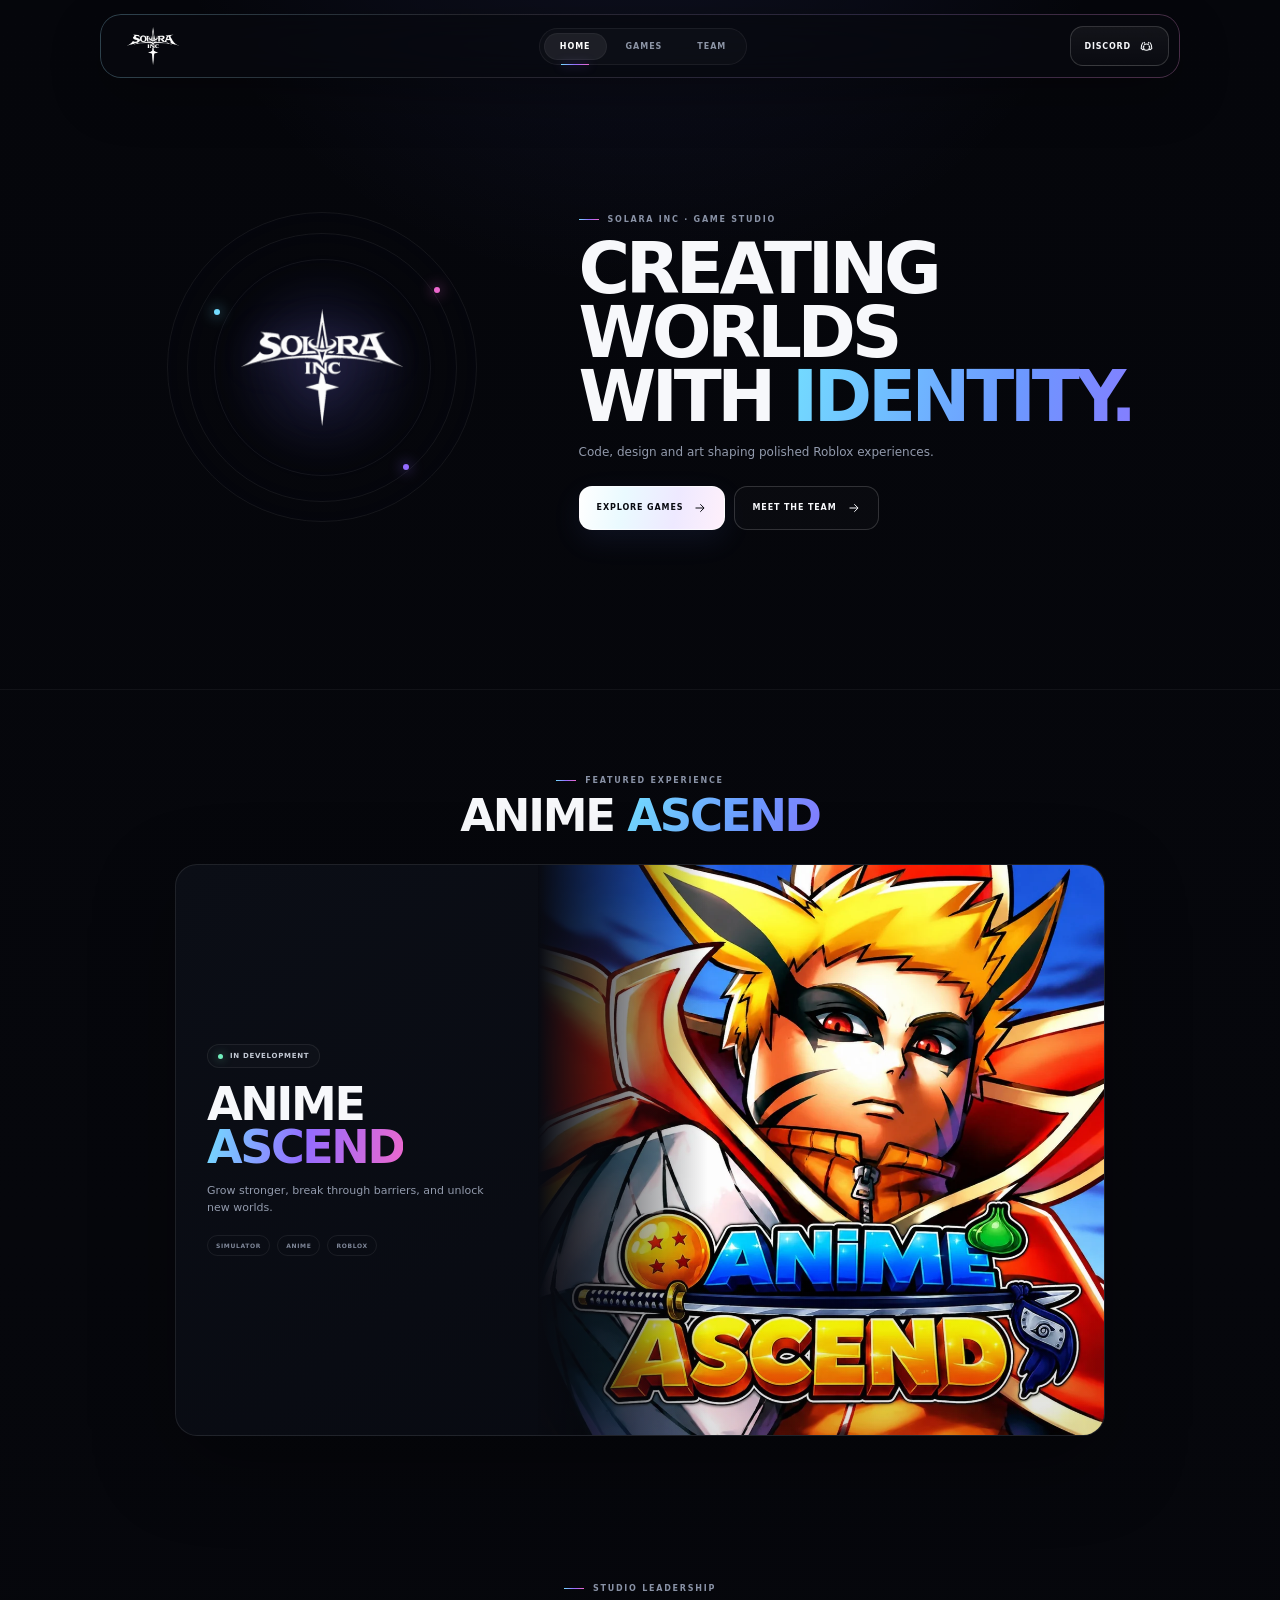
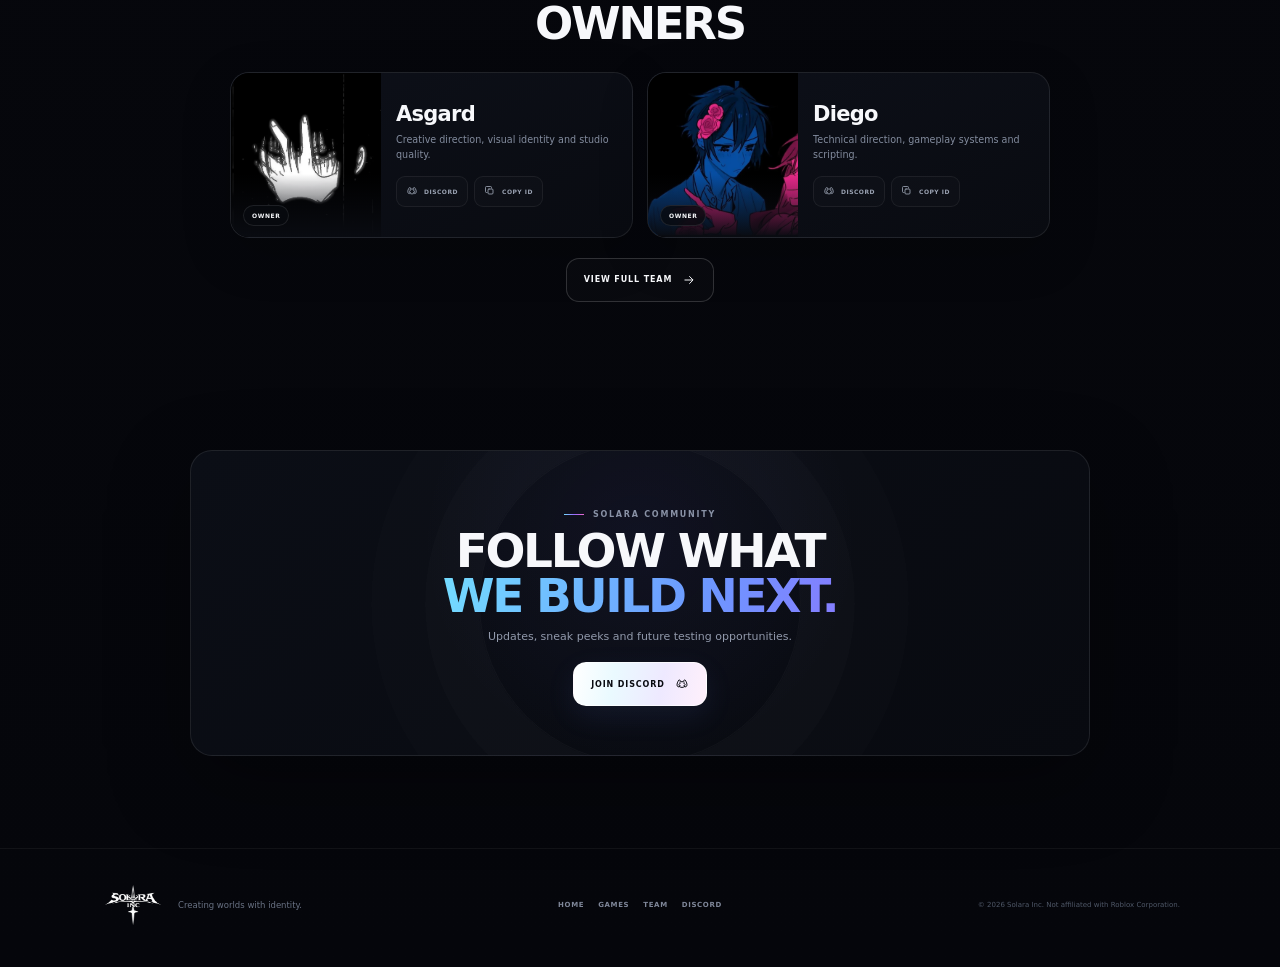
==== commit 00caa56c: "Add files via upload" ====
--- a/index.html
+++ b/index.html
@@ -3,12 +3,12 @@
 <head>
   <meta charset="utf-8">
   <meta name="viewport" content="width=device-width,initial-scale=1,viewport-fit=cover">
-  <meta name="theme-color" content="#05060a">
-  <meta name="description" content="Solara Inc is a Roblox game studio creating polished experiences with a clear identity.">
+  <meta name="theme-color" content="#05060b">
+  <meta name="description" content="Solara Inc is a Roblox game studio focused on polished, distinctive experiences.">
   <meta name="robots" content="index,follow">
   <meta property="og:type" content="website">
   <meta property="og:title" content="Solara Inc — Game Studio">
-  <meta property="og:description" content="Creating polished Roblox experiences with a clear identity.">
+  <meta property="og:description" content="Creating worlds with identity.">
   <meta property="og:image" content="assets/anime-ascend.webp">
   <meta name="twitter:card" content="summary_large_image">
   <title>Solara Inc — Game Studio</title>
@@ -19,54 +19,42 @@
   <svg class="svg-defs" aria-hidden="true">
     <symbol id="i-arrow" viewBox="0 0 24 24"><path d="M5 12h13M13 6l6 6-6 6"/></symbol>
     <symbol id="i-external" viewBox="0 0 24 24"><path d="M8 16 17 7M10 7h7v7"/></symbol>
-    <symbol id="i-back" viewBox="0 0 24 24"><path d="M19 12H6M11 7l-5 5 5 5"/></symbol>
     <symbol id="i-copy" viewBox="0 0 24 24"><rect x="8" y="8" width="10" height="10" rx="2"/><path d="M6 15H5a2 2 0 0 1-2-2V5a2 2 0 0 1 2-2h8a2 2 0 0 1 2 2v1"/></symbol>
     <symbol id="i-menu" viewBox="0 0 24 24"><path d="M4 7h16M4 12h16M4 17h16"/></symbol>
     <symbol id="i-close" viewBox="0 0 24 24"><path d="m6 6 12 12M18 6 6 18"/></symbol>
     <symbol id="i-discord" viewBox="0 0 24 24"><path d="M8.2 8.7c2.6-1 5-1 7.6 0M7.1 16.3c3 2.2 6.8 2.2 9.8 0M8.7 15c-1.1 0-2-.9-2-2s.9-2 2-2M15.3 15c1.1 0 2-.9 2-2s-.9-2-2-2"/><path d="M6.4 5.6C4.2 8.5 3.2 11.7 3.5 15l2.8 2.2 1.2-1.5M17.6 5.6c2.2 2.9 3.2 6.1 2.9 9.4l-2.8 2.2-1.2-1.5M8 5l1.2 2M16 5l-1.2 2"/></symbol>
-    <symbol id="i-spark" viewBox="0 0 24 24"><path d="m12 2 1.9 7.1L21 12l-7.1 2.9L12 22l-1.9-7.1L3 12l7.1-2.9L12 2Z"/></symbol>
-    <symbol id="i-code" viewBox="0 0 24 24"><path d="m8 8-4 4 4 4M16 8l4 4-4 4M14 4l-4 16"/></symbol>
-    <symbol id="i-cube" viewBox="0 0 24 24"><path d="m12 3 8 4.5v9L12 21l-8-4.5v-9L12 3Z"/><path d="m4.5 7.8 7.5 4.3 7.5-4.3M12 12v9"/></symbol>
-    <symbol id="i-pen" viewBox="0 0 24 24"><path d="m4 20 4.5-1 10-10a2.8 2.8 0 0 0-4-4l-10 10L4 20Z"/><path d="m13 6 5 5"/></symbol>
-    <symbol id="i-motion" viewBox="0 0 24 24"><circle cx="8" cy="12" r="4"/><path d="M14 8h6M14 12h7M14 16h5"/></symbol>
-    <symbol id="i-manage" viewBox="0 0 24 24"><path d="M4 7h10M4 17h16M4 12h16M18 7h2"/><circle cx="16" cy="7" r="2"/><circle cx="8" cy="17" r="2"/></symbol>
+    <symbol id="i-star" viewBox="0 0 24 24"><path d="m12 2 1.8 6.2L20 10l-6.2 1.8L12 18l-1.8-6.2L4 10l6.2-1.8L12 2Z"/></symbol>
   </svg>
 
   <header class="site-header" id="siteHeader">
-    <div class="nav-wrap">
-      <a class="brand" href="#home" data-route="home" aria-label="Solara Inc home"><img src="assets/solara-logo.png" alt="Solara Inc"></a>
+    <div class="nav-shell">
+      <a class="brand" href="#home" data-route="home" aria-label="Solara Inc home">
+        <img src="assets/solara-logo.png" alt="Solara Inc">
+      </a>
       <nav class="desktop-nav" aria-label="Main navigation">
         <a href="#home" data-route="home">Home</a>
         <a href="#games" data-route="games">Games</a>
         <a href="#team" data-route="team">Team</a>
       </nav>
-      <a class="nav-cta" href="https://discord.gg/rdV2qfe3ua" target="_blank" rel="noreferrer"><svg><use href="#i-discord"></use></svg><span>Discord</span></a>
+      <span class="mobile-route" id="mobileRoute">HOME</span>
+      <a class="nav-discord" href="https://discord.gg/rdV2qfe3ua" target="_blank" rel="noreferrer">Discord<svg><use href="#i-discord"></use></svg></a>
       <button class="menu-btn" id="menuBtn" type="button" aria-label="Open menu" aria-expanded="false" aria-controls="mobileNav"><svg><use href="#i-menu"></use></svg></button>
     </div>
     <nav class="mobile-nav" id="mobileNav" aria-label="Mobile navigation">
       <a href="#home" data-route="home">Home</a>
       <a href="#games" data-route="games">Games</a>
       <a href="#team" data-route="team">Team</a>
-      <a href="https://discord.gg/rdV2qfe3ua" target="_blank" rel="noreferrer">Discord</a>
+      <a class="mobile-discord" href="https://discord.gg/rdV2qfe3ua" target="_blank" rel="noreferrer">Discord <svg><use href="#i-discord"></use></svg></a>
     </nav>
   </header>
 
   <main id="app"></main>
 
-  <noscript>
-    <main class="shell" style="padding:120px 0;text-align:center">
-      <img src="assets/solara-logo.png" alt="Solara Inc" style="width:130px;max-width:40vw">
-      <h1>Solara Inc</h1>
-      <p>Roblox game studio creating polished experiences with a clear identity.</p>
-    </main>
-  </noscript>
-
   <footer class="site-footer">
-    <div class="footer-inner">
-      <img src="assets/solara-logo.png" alt="Solara Inc">
-      <p>Creating worlds with identity.</p>
-      <div class="footer-links"><a href="#games">Games</a><a href="#team">Team</a><a href="https://discord.gg/rdV2qfe3ua" target="_blank" rel="noreferrer">Discord</a></div>
-      <span>© 2026 Solara Inc.</span>
+    <div class="footer-grid">
+      <div class="footer-brand"><img src="assets/solara-logo.png" alt="Solara Inc"><span>Creating worlds with identity.</span></div>
+      <nav><a href="#home">Home</a><a href="#games">Games</a><a href="#team">Team</a><a href="https://discord.gg/rdV2qfe3ua" target="_blank" rel="noreferrer">Discord</a></nav>
+      <p>© 2026 Solara Inc. Not affiliated with Roblox Corporation.</p>
     </div>
   </footer>
 
--- a/styles.css
+++ b/styles.css
@@ -1,61 +1,105 @@
-:root{
-  --bg:#05060a;
-  --bg-2:#090b12;
-  --panel:#0b0e16;
-  --panel-2:#10141f;
-  --line:rgba(255,255,255,.095);
-  --line-strong:rgba(255,255,255,.16);
-  --text:#f6f7fb;
-  --muted:#9098ab;
-  --muted-2:#667085;
-  --cyan:#78ddff;
-  --blue:#6ea7ff;
-  --violet:#956fff;
-  --pink:#f17bd7;
-  --green:#7cf6c7;
-  --shell:min(1120px,calc(100% - 36px));
-  --radius:24px;
-  --shadow:0 24px 80px rgba(0,0,0,.34);
-}
-*{box-sizing:border-box}
-html{scroll-behavior:smooth;background:var(--bg)}
-body{margin:0;background:
-  radial-gradient(circle at 50% -10%,rgba(105,119,255,.1),transparent 31rem),
-  linear-gradient(180deg,#05060a 0%,#06070b 42%,#05060a 100%);
-  color:var(--text);font-family:Inter,ui-sans-serif,system-ui,-apple-system,BlinkMacSystemFont,"Segoe UI",sans-serif;-webkit-font-smoothing:antialiased;overflow-x:hidden}
-body:before{content:"";position:fixed;inset:0;pointer-events:none;z-index:-1;background-image:linear-gradient(rgba(255,255,255,.018) 1px,transparent 1px),linear-gradient(90deg,rgba(255,255,255,.018) 1px,transparent 1px);background-size:64px 64px;mask-image:linear-gradient(to bottom,rgba(0,0,0,.42),transparent 72%)}
-a{color:inherit;text-decoration:none}button{font:inherit}.shell{width:var(--shell);margin-inline:auto}.svg-defs{position:absolute;width:0;height:0;overflow:hidden}.ico{width:1em;height:1em;fill:none;stroke:currentColor;stroke-width:1.75;stroke-linecap:round;stroke-linejoin:round;flex:none}.gradient-text{background:linear-gradient(110deg,var(--cyan),var(--blue) 35%,var(--violet) 66%,var(--pink));-webkit-background-clip:text;background-clip:text;color:transparent}.thin{font-weight:340;color:#d9deea}.eyebrow{display:inline-flex;align-items:center;justify-content:center;gap:8px;color:#8f98aa;font-size:9px;font-weight:700;letter-spacing:.25em;text-transform:uppercase}.eyebrow:before{content:"";width:18px;height:1px;background:linear-gradient(90deg,var(--cyan),var(--violet))}.reveal{opacity:0;transform:translateY(14px);transition:opacity .58s ease,transform .58s cubic-bezier(.2,.7,.2,1)}.reveal.show{opacity:1;transform:none}.view-enter{animation:viewIn .34s ease both}@keyframes viewIn{from{opacity:0;transform:translateY(8px)}to{opacity:1;transform:none}}
+:root{--bg:#05060b;--panel:#0a0d15;--panel2:#0e121c;--text:#f7f8fb;--muted:#929aac;--line:rgba(255,255,255,.09);--line2:rgba(255,255,255,.16);--cyan:#73dcff;--blue:#6c98ff;--violet:#946cff;--pink:#ec68ce;--green:#72efbd;--shell:min(1080px,calc(100% - 32px));--r:22px;--shadow:0 26px 80px rgba(0,0,0,.34)}
+*{box-sizing:border-box}html{scroll-behavior:smooth;background:var(--bg)}body{margin:0;color:var(--text);font-family:Inter,ui-sans-serif,system-ui,-apple-system,BlinkMacSystemFont,"Segoe UI",sans-serif;-webkit-font-smoothing:antialiased;background:radial-gradient(circle at 50% -8%,rgba(103,115,255,.11),transparent 31rem),linear-gradient(180deg,#05060b 0%,#06070c 48%,#05060b 100%);overflow-x:hidden}body:before{content:"";position:fixed;inset:0;pointer-events:none;z-index:-1;background-image:linear-gradient(rgba(255,255,255,.014) 1px,transparent 1px),linear-gradient(90deg,rgba(255,255,255,.014) 1px,transparent 1px);background-size:70px 70px;mask-image:linear-gradient(#0008,transparent 75%)}a{color:inherit;text-decoration:none}button{font:inherit}.shell{width:var(--shell);margin:auto}.svg-defs{position:absolute;width:0;height:0;overflow:hidden}.ico{width:1em;height:1em;fill:none;stroke:currentColor;stroke-width:1.7;stroke-linecap:round;stroke-linejoin:round}.gradient{background:linear-gradient(105deg,var(--cyan),var(--blue) 36%,var(--violet) 68%,var(--pink));-webkit-background-clip:text;background-clip:text;color:transparent}.kicker{display:inline-flex;align-items:center;gap:9px;color:#8992a6;font-size:8px;font-weight:800;letter-spacing:.22em;text-transform:uppercase}.kicker:before{content:"";width:20px;height:1px;background:linear-gradient(90deg,var(--cyan),var(--violet),var(--pink))}.reveal{opacity:0;transform:translateY(12px);transition:opacity .55s ease,transform .55s cubic-bezier(.2,.7,.2,1)}.reveal.show{opacity:1;transform:none}.view-enter{animation:view .32s ease both}@keyframes view{from{opacity:0;transform:translateY(6px)}to{opacity:1;transform:none}}
 
-.site-header{position:fixed;top:14px;left:0;right:0;z-index:50;transition:transform .28s ease,opacity .28s ease}.site-header.header-hidden{transform:translateY(-120%);opacity:.4}.nav-wrap{width:var(--shell);height:58px;margin:auto;display:grid;grid-template-columns:1fr auto 1fr;align-items:center;padding:7px 9px 7px 14px;border:1px solid var(--line);border-radius:20px;background:rgba(8,10,16,.68);backdrop-filter:blur(20px) saturate(130%);box-shadow:0 12px 34px rgba(0,0,0,.22);transition:.25s ease}.site-header.scrolled .nav-wrap{background:rgba(8,10,16,.86);border-color:var(--line-strong)}.brand{justify-self:start;display:flex;align-items:center}.brand img{width:62px;height:32px;object-fit:contain}.desktop-nav{display:flex;align-items:center;gap:4px;padding:4px;border:1px solid rgba(255,255,255,.06);border-radius:999px;background:rgba(255,255,255,.025)}.desktop-nav a{padding:8px 14px;border-radius:999px;color:#8f97aa;font-size:9px;font-weight:700;letter-spacing:.11em;text-transform:uppercase;transition:.2s ease}.desktop-nav a:hover,.desktop-nav a.active{color:#fff;background:rgba(255,255,255,.08)}.nav-cta{justify-self:end;display:inline-flex;align-items:center;gap:8px;min-height:38px;padding:0 13px;border:1px solid var(--line-strong);border-radius:12px;background:linear-gradient(180deg,rgba(255,255,255,.055),rgba(255,255,255,.02));font-size:9px;font-weight:800;letter-spacing:.08em;text-transform:uppercase}.nav-cta svg,.menu-btn svg{width:16px;height:16px;fill:none;stroke:currentColor;stroke-width:1.7}.menu-btn{display:none;justify-self:end;width:40px;height:40px;border:1px solid var(--line-strong);border-radius:12px;background:rgba(255,255,255,.035);color:#fff;align-items:center;justify-content:center}.mobile-nav{display:none}
+/* premium top rail */
+.site-header{position:fixed;top:14px;left:0;right:0;z-index:50;transition:transform .28s ease,opacity .28s ease}.site-header.hidden{transform:translateY(-120%);opacity:.35}.nav-shell{position:relative;width:var(--shell);height:64px;margin:auto;display:grid;grid-template-columns:1fr auto 1fr;align-items:center;padding:8px 10px 8px 16px;border:1px solid var(--line);border-radius:21px;background:rgba(7,9,15,.72);backdrop-filter:blur(22px) saturate(135%);box-shadow:0 18px 50px rgba(0,0,0,.27)}.nav-shell:before{content:"";position:absolute;inset:-1px;border-radius:inherit;padding:1px;background:linear-gradient(110deg,rgba(115,220,255,.2),rgba(255,255,255,.03) 34%,rgba(148,108,255,.12) 70%,rgba(236,104,206,.22));-webkit-mask:linear-gradient(#000 0 0) content-box,linear-gradient(#000 0 0);-webkit-mask-composite:xor;mask-composite:exclude;pointer-events:none}.site-header.scrolled .nav-shell{background:rgba(7,9,15,.9);box-shadow:0 18px 52px rgba(0,0,0,.38)}.brand{justify-self:start;display:flex;align-items:center}.brand img{width:72px;height:38px;object-fit:contain}.desktop-nav{display:flex;gap:3px;padding:4px;border:1px solid rgba(255,255,255,.06);border-radius:999px;background:rgba(255,255,255,.022)}.desktop-nav a{position:relative;padding:9px 16px;border-radius:999px;color:#8d95a6;font-size:8px;font-weight:800;letter-spacing:.12em;text-transform:uppercase;transition:.2s}.desktop-nav a:hover{color:#fff}.desktop-nav a.active{color:#fff;background:rgba(255,255,255,.07);box-shadow:inset 0 0 0 1px rgba(255,255,255,.045)}.desktop-nav a.active:after{content:"";position:absolute;left:28%;right:28%;bottom:-5px;height:1px;background:linear-gradient(90deg,var(--cyan),var(--violet),var(--pink));box-shadow:0 0 10px rgba(148,108,255,.7)}.nav-discord{justify-self:end;display:flex;align-items:center;gap:8px;min-height:40px;padding:0 14px;border:1px solid var(--line2);border-radius:13px;background:linear-gradient(180deg,rgba(255,255,255,.055),rgba(255,255,255,.018));font-size:8px;font-weight:800;letter-spacing:.1em;text-transform:uppercase}.nav-discord svg,.menu-btn svg,.mobile-discord svg{width:15px;height:15px;fill:none;stroke:currentColor;stroke-width:1.7}.menu-btn,.mobile-route,.mobile-nav{display:none}
 
-.btn{display:inline-flex;align-items:center;justify-content:center;gap:10px;min-height:44px;padding:0 17px;border-radius:13px;border:1px solid var(--line-strong);font-size:8px;font-weight:800;letter-spacing:.11em;text-transform:uppercase;transition:transform .2s ease,border-color .2s ease,box-shadow .2s ease,background .2s ease}.btn .ico{width:15px;height:15px}.btn:hover{transform:translateY(-2px)}.btn.primary{color:#090a0f;background:linear-gradient(100deg,#fff 0%,#edfaff 28%,#eee9ff 64%,#fff0fb 100%);border-color:rgba(255,255,255,.62);box-shadow:0 10px 30px rgba(120,180,255,.12),inset 0 0 0 1px rgba(255,255,255,.48)}.btn.primary:hover{box-shadow:0 12px 34px rgba(130,126,255,.22),inset 0 0 0 1px rgba(255,255,255,.58)}.btn.secondary{background:rgba(255,255,255,.025);color:#f0f2f7}.btn.secondary:hover{border-color:rgba(132,158,255,.46);background:rgba(255,255,255,.045)}
+.btn{display:inline-flex;align-items:center;justify-content:center;gap:10px;min-height:44px;padding:0 17px;border:1px solid var(--line2);border-radius:13px;font-size:8px;font-weight:800;letter-spacing:.11em;text-transform:uppercase;transition:.2s}.btn .ico{width:14px;height:14px}.btn:hover{transform:translateY(-2px)}.btn.primary{color:#080a10;background:linear-gradient(100deg,#fff,#eafaff 30%,#eee9ff 66%,#fff0fb);border-color:#ffffffaa;box-shadow:0 10px 30px #718fff17}.btn.secondary{background:#ffffff05}.btn.secondary:hover{background:#ffffff0b;border-color:#8d8eff66}
 
-.hero{min-height:760px;display:grid;place-items:center;border-bottom:1px solid rgba(255,255,255,.06);position:relative;overflow:hidden}.hero:after{content:"";position:absolute;left:50%;bottom:0;width:760px;height:240px;transform:translateX(-50%);background:radial-gradient(ellipse,rgba(116,112,255,.12),transparent 66%);filter:blur(28px);pointer-events:none}.hero-stage{text-align:center;padding:112px 0 70px;position:relative;z-index:1}.hero-badge{display:inline-flex;align-items:center;gap:8px;padding:7px 11px;border:1px solid rgba(255,255,255,.08);border-radius:999px;background:rgba(255,255,255,.025);color:#929aad;font-size:8px;font-weight:700;letter-spacing:.16em}.hero-badge i,.status-chip i{width:5px;height:5px;border-radius:50%;background:var(--green);box-shadow:0 0 12px var(--green)}.solar-core{width:300px;height:300px;margin:6px auto -8px;position:relative;display:grid;place-items:center}.orbit-glow{position:absolute;inset:22%;border-radius:50%;background:radial-gradient(circle,rgba(116,147,255,.28),rgba(124,84,255,.08) 52%,transparent 74%);filter:blur(22px)}.orbit{position:absolute;border:1px solid rgba(255,255,255,.075);border-radius:50%;animation:spin 22s linear infinite}.orbit.one{inset:11%}.orbit.two{inset:20%;animation-duration:28s;animation-direction:reverse}.orbit.three{inset:29%;animation-duration:18s}.orbit:before{content:"";position:absolute;width:5px;height:5px;border-radius:50%;background:var(--cyan);top:-3px;left:48%;box-shadow:0 0 14px var(--cyan)}.orbit.two:before{background:var(--violet);box-shadow:0 0 14px var(--violet);left:14%;top:76%}.orbit.three:before{background:var(--pink);box-shadow:0 0 14px var(--pink);left:83%;top:44%}.orbit-dot{position:absolute;width:4px;height:4px;border-radius:50%;filter:drop-shadow(0 0 7px currentColor)}.dot-a{color:var(--cyan);background:currentColor;left:19%;top:38%}.dot-b{color:var(--violet);background:currentColor;right:19%;top:29%}.dot-c{color:var(--pink);background:currentColor;right:23%;bottom:25%}.solar-logo{position:relative;width:148px;height:126px;object-fit:contain;filter:drop-shadow(0 0 22px rgba(142,132,255,.28))}@keyframes spin{to{transform:rotate(360deg)}}.hero h1{margin:0;font-size:clamp(48px,6.8vw,80px);line-height:.9;letter-spacing:-.065em;font-weight:820}.hero-copy{max-width:600px;margin:20px auto 0;color:var(--muted);font-size:13px;line-height:1.68}.hero-actions{display:flex;justify-content:center;gap:10px;margin-top:24px;flex-wrap:wrap}.hero-signal{display:flex;justify-content:center;align-items:center;gap:12px;margin-top:24px;color:#778095;font-size:7px;font-weight:700;letter-spacing:.15em}.hero-signal b{color:#f2f4f8;font-size:9px}.hero-signal i{width:3px;height:3px;border-radius:50%;background:#444b5a}
+.hero{min-height:690px;display:grid;place-items:center;border-bottom:1px solid #ffffff0d;overflow:hidden}.hero-grid{display:grid;grid-template-columns:.85fr 1.15fr;gap:34px;align-items:center;padding:120px 0 74px}.hero-core{position:relative;width:310px;aspect-ratio:1;margin:auto;display:grid;place-items:center}.hero-core:after{content:"";position:absolute;width:72%;height:72%;border-radius:50%;background:radial-gradient(circle,#7b76ff18,transparent 67%);filter:blur(13px)}.hero-core img{position:relative;z-index:3;width:162px;height:130px;object-fit:contain;filter:drop-shadow(0 0 18px #8f86ff27)}.orbit{position:absolute;border:1px solid #ffffff10;border-radius:50%;animation:spin 18s linear infinite}.o1{width:70%;height:70%}.o2{width:87%;height:87%;animation-direction:reverse;animation-duration:26s}.o3{width:100%;height:100%;animation-duration:34s}.hero-core>i{position:absolute;width:6px;height:6px;border-radius:50%;z-index:2;box-shadow:0 0 14px currentColor}.d1{left:15%;top:31%;color:var(--cyan);background:currentColor}.d2{right:12%;top:24%;color:var(--pink);background:currentColor}.d3{right:22%;bottom:17%;color:var(--violet);background:currentColor}@keyframes spin{to{transform:rotate(360deg)}}.hero-copy{text-align:left}.hero-copy h1{margin:13px 0 14px;font-size:clamp(48px,5.5vw,72px);line-height:.91;letter-spacing:-.062em}.hero-copy p{max-width:520px;margin:0;color:var(--muted);font-size:12px;line-height:1.65}.hero-actions{display:flex;gap:9px;margin-top:23px}
 
-.section{padding:82px 0}.section-intro{text-align:center;max-width:700px;margin:0 auto 30px}.section-intro h2,.directory-head h1{margin:10px 0 12px;font-size:clamp(36px,4.8vw,58px);line-height:.96;letter-spacing:-.055em}.section-intro p,.directory-head p{max-width:560px;margin:0 auto;color:var(--muted);font-size:12px;line-height:1.65}.manifesto{padding-top:70px}.manifesto-panel{position:relative;overflow:hidden;max-width:940px;margin:auto;padding:54px 28px;text-align:center;border:1px solid var(--line);border-radius:var(--radius);background:linear-gradient(145deg,rgba(20,25,39,.82),rgba(9,11,18,.9));box-shadow:var(--shadow)}.manifesto-panel:before{content:"";position:absolute;inset:-50% 22% 58%;background:radial-gradient(circle,rgba(118,146,255,.18),transparent 65%);filter:blur(22px)}.manifesto-panel>*{position:relative}.manifesto-panel h2{margin:10px 0 14px;font-size:clamp(34px,4.6vw,52px);line-height:.96;letter-spacing:-.055em}.manifesto-panel p{max-width:650px;margin:auto;color:var(--muted);font-size:12px;line-height:1.66}.craft-row{display:flex;justify-content:center;gap:8px;flex-wrap:wrap;margin-top:25px}.craft-pill{display:inline-flex;align-items:center;gap:7px;padding:8px 11px;border:1px solid rgba(255,255,255,.08);border-radius:999px;background:rgba(255,255,255,.025);color:#98a1b4;font-size:8px;font-weight:700;letter-spacing:.09em;text-transform:uppercase}.craft-pill .ico{width:13px;height:13px}
+.section{padding:76px 0}.section-head{text-align:center;margin:0 auto 26px}.section-head h2{margin:9px 0 0;font-size:clamp(32px,4vw,45px);line-height:.98;letter-spacing:-.05em}
+.game-card{max-width:930px;margin:auto;display:grid;grid-template-columns:.78fr 1.22fr;min-height:330px;border:1px solid var(--line);border-radius:var(--r);overflow:hidden;background:linear-gradient(145deg,#0b0e16,#070910);box-shadow:var(--shadow)}.game-copy{display:flex;flex-direction:column;justify-content:center;align-items:flex-start;padding:34px 31px}.status{display:inline-flex;align-items:center;gap:7px;padding:7px 10px;border:1px solid #ffffff12;border-radius:999px;color:#c3c9d4;background:#ffffff05;font-size:7px;font-weight:800;letter-spacing:.1em}.status i{width:5px;height:5px;border-radius:50%;background:var(--green);box-shadow:0 0 10px #72efbd99}.game-copy h3{margin:15px 0 0;font-size:clamp(32px,4vw,46px);line-height:.94;letter-spacing:-.052em}.game-copy h3 span{color:transparent;background:linear-gradient(100deg,var(--cyan),var(--violet),var(--pink));-webkit-background-clip:text;background-clip:text}.game-copy p{max-width:320px;margin:12px 0 0;color:var(--muted);font-size:11px;line-height:1.6}.tags{display:flex;gap:7px;margin-top:18px;flex-wrap:wrap}.tags span{padding:6px 8px;border:1px solid #ffffff12;border-radius:999px;color:#7f8799;font-size:6px;font-weight:800;letter-spacing:.11em}.game-art{position:relative;min-height:330px;overflow:hidden}.game-art:before{content:"";position:absolute;z-index:1;inset:0;background:linear-gradient(90deg,#080a11 0%,transparent 30%),linear-gradient(180deg,transparent 70%,#080a1122)}.game-art img{width:100%;height:100%;object-fit:cover;object-position:center}
 
-.featured{padding-top:78px}.project-stage,.directory-project{display:flex;justify-content:center}.project-card{width:min(820px,100%);overflow:hidden;border:1px solid var(--line);border-radius:var(--radius);background:linear-gradient(180deg,#0b0e16,#090b11);box-shadow:var(--shadow)}.project-visual{height:380px;position:relative;overflow:hidden}.project-visual:after{content:"";position:absolute;inset:0;background:linear-gradient(to bottom,transparent 48%,rgba(7,8,13,.2) 65%,rgba(7,8,13,.98) 100%)}.project-visual img{width:100%;height:100%;object-fit:cover;display:block;transition:transform .6s cubic-bezier(.2,.7,.2,1)}.project-card:hover .project-visual img{transform:scale(1.025)}.status-chip{position:absolute;z-index:2;top:16px;left:50%;transform:translateX(-50%);display:inline-flex;align-items:center;gap:7px;padding:7px 10px;border-radius:999px;border:1px solid rgba(255,255,255,.12);background:rgba(8,10,16,.72);backdrop-filter:blur(12px);font-size:7px;font-weight:800;letter-spacing:.12em}.project-info{text-align:center;margin-top:-76px;position:relative;z-index:2;padding:16px 20px 24px}.project-info h3{margin:0;font-size:clamp(36px,4.5vw,52px);line-height:.95;letter-spacing:-.055em}.project-info p{max-width:520px;margin:10px auto 0;color:#9aa2b4;font-size:11.5px;line-height:1.6}.tag-row{display:flex;justify-content:center;gap:7px;flex-wrap:wrap;margin:15px 0 16px}.tag-row span{padding:6px 9px;border:1px solid rgba(255,255,255,.08);border-radius:999px;color:#778095;font-size:6.5px;font-weight:800;letter-spacing:.12em}.project-actions{display:flex;justify-content:center}.project-actions .btn{min-width:145px}
+.owners-home{padding-top:62px}.owners-grid{display:grid;grid-template-columns:repeat(2,minmax(0,1fr));gap:14px;max-width:820px;margin:auto}.member-card{overflow:hidden;border:1px solid var(--line);border-radius:19px;background:linear-gradient(155deg,#0d1019,#090b11);box-shadow:0 16px 50px rgba(0,0,0,.2)}.member-media{position:relative;aspect-ratio:16/10;overflow:hidden;background:#06070a}.member-media:after{content:"";position:absolute;inset:auto 0 0;height:38%;background:linear-gradient(transparent,#090b11)}.member-media img{width:100%;height:100%;object-fit:cover;transition:transform .45s ease}.member-card:hover .member-media img{transform:scale(1.025)}.role-chip{position:absolute;z-index:2;left:12px;bottom:11px;padding:6px 8px;border:1px solid #ffffff18;border-radius:999px;background:#080a10cc;backdrop-filter:blur(8px);font-size:6px;font-weight:850;letter-spacing:.1em}.member-body{padding:15px 15px 16px}.member-head h3{margin:0;font-size:21px;letter-spacing:-.035em}.member-body p{min-height:39px;margin:7px 0 13px;color:#838c9e;font-size:9.6px;line-height:1.55}.member-actions{display:flex;gap:6px}.member-actions a,.member-actions button{display:inline-flex;align-items:center;justify-content:center;gap:6px;min-height:31px;padding:0 9px;border:1px solid #ffffff10;border-radius:9px;background:#ffffff04;color:#9aa2b2;font-size:6px;font-weight:800;letter-spacing:.08em;text-transform:uppercase;cursor:pointer}.member-actions .ico{width:12px;height:12px}.featured-member{display:grid;grid-template-columns:150px 1fr;align-items:stretch}.featured-member .member-media{aspect-ratio:auto;min-height:160px}.featured-member .member-body{display:flex;flex-direction:column;justify-content:center}.featured-member .member-body p{min-height:auto}.center-action{display:flex;justify-content:center;margin-top:20px}
 
-.leadership-section{padding-top:74px}.leadership-grid{display:grid;grid-template-columns:repeat(2,minmax(0,300px));justify-content:center;gap:14px}.member-card{width:100%;max-width:300px;overflow:hidden;border:1px solid var(--line);border-radius:20px;background:linear-gradient(180deg,#0a0c12,#090b10);transition:transform .22s ease,border-color .22s ease,box-shadow .22s ease}.member-card:hover{transform:translateY(-3px);border-color:rgba(140,158,255,.24);box-shadow:0 18px 50px rgba(0,0,0,.25)}.member-photo{position:relative;aspect-ratio:1.08/1;overflow:hidden;background:#05060a}.member-photo:after{content:"";position:absolute;inset:55% 0 0;background:linear-gradient(to bottom,transparent,#090b10)}.member-photo img{width:100%;height:100%;object-fit:cover;display:block}.member-role{position:absolute;z-index:2;left:50%;bottom:12px;transform:translateX(-50%);white-space:nowrap;padding:6px 9px;border:1px solid rgba(255,255,255,.12);border-radius:999px;background:rgba(7,8,13,.75);backdrop-filter:blur(10px);font-size:6.4px;font-weight:850;letter-spacing:.11em}.member-copy{text-align:center;padding:16px 14px 17px}.member-copy h3{margin:0 0 7px;font-size:21px;letter-spacing:-.035em}.member-copy p{min-height:44px;max-width:250px;margin:0 auto;color:#8d95a7;font-size:9.8px;line-height:1.55}.member-actions{display:flex;justify-content:center;gap:7px;margin-top:13px;flex-wrap:wrap}.member-action{display:inline-flex;align-items:center;justify-content:center;gap:7px;min-height:32px;padding:0 10px;border:1px solid rgba(255,255,255,.085);border-radius:10px;background:rgba(255,255,255,.02);color:#9ba3b4;font-size:6.5px;font-weight:800;letter-spacing:.09em;text-transform:uppercase;cursor:pointer;transition:.2s ease}.member-action:hover{color:#fff;border-color:rgba(139,159,255,.25);background:rgba(255,255,255,.04)}.member-action .ico{width:12px;height:12px}.center-action{display:flex;justify-content:center;margin-top:18px}
+.connect{padding:72px 0 92px}.connect-card{position:relative;overflow:hidden;max-width:900px;margin:auto;padding:49px 24px;text-align:center;border:1px solid var(--line);border-radius:var(--r);background:radial-gradient(circle at 50% 30%,#7b75ff10,transparent 44%),linear-gradient(145deg,#0b0e16,#080a10);box-shadow:var(--shadow)}.connect-card:after{content:"";position:absolute;left:50%;top:50%;width:320px;aspect-ratio:1;border:1px solid #ffffff08;border-radius:50%;transform:translate(-50%,-50%);box-shadow:0 0 0 54px #ffffff03,0 0 0 108px #ffffff02}.connect-card>*{position:relative;z-index:1}.connect-card h2{margin:10px 0 12px;font-size:clamp(34px,4vw,47px);line-height:.95;letter-spacing:-.05em}.connect-card p{margin:0 auto 19px;color:var(--muted);font-size:11px}
 
-.cta-orbit{padding:76px 0 92px}.cta-panel{position:relative;overflow:hidden;max-width:940px;min-height:330px;margin:auto;display:flex;flex-direction:column;align-items:center;justify-content:center;text-align:center;padding:48px 24px;border:1px solid var(--line);border-radius:var(--radius);background:linear-gradient(145deg,#0b0e16,#090b11);box-shadow:var(--shadow)}.cta-ring{position:absolute;width:420px;aspect-ratio:1;border-radius:50%;border:1px solid rgba(255,255,255,.055);box-shadow:0 0 0 50px rgba(255,255,255,.01),0 0 0 100px rgba(255,255,255,.006)}.cta-panel>*:not(.cta-ring){position:relative;z-index:1}.cta-panel h2{margin:10px 0 12px;font-size:clamp(36px,4.5vw,52px);line-height:.96;letter-spacing:-.055em}.cta-panel p{max-width:560px;margin:0 auto 20px;color:var(--muted);font-size:11.5px;line-height:1.62}
+.directory{padding:124px 0 78px;min-height:80vh}.directory-head{text-align:center;max-width:690px;margin:0 auto 42px}.directory-head h1{margin:12px 0 12px;font-size:clamp(42px,5.4vw,62px);line-height:.92;letter-spacing:-.06em}.directory-head p{max-width:500px;margin:auto;color:var(--muted);font-size:11px;line-height:1.6}.directory>.shell>.game-card{margin-top:10px}.team-section{padding:31px 0 24px;border-top:1px solid #ffffff0d}.team-section:first-of-type{border-top:0}.team-title{text-align:center;margin:0 auto 18px}.team-title h2{margin:0 0 6px;font-size:27px;letter-spacing:-.04em}.team-title p{margin:0;color:#7d8698;font-size:9.5px}.team-grid{display:grid;grid-template-columns:repeat(auto-fit,minmax(220px,250px));justify-content:center;gap:12px}.team-grid.single{grid-template-columns:minmax(220px,250px)}.team-grid .member-card{max-width:250px}.team-grid .member-body{padding:13px}.team-grid .member-head h3{font-size:18px}.team-grid .member-body p{font-size:8.8px;min-height:38px}.team-grid .member-actions a,.team-grid .member-actions button{min-height:29px;font-size:5.7px;padding:0 8px}
 
-.directory{padding:104px 0 76px}.back-wrap{display:flex;justify-content:center;margin-bottom:26px}.back-btn{display:inline-flex;align-items:center;gap:8px;min-height:36px;padding:0 12px;border:1px solid var(--line);border-radius:999px;color:#8f97aa;font-size:7px;font-weight:800;letter-spacing:.11em;text-transform:uppercase;background:rgba(255,255,255,.02)}.back-btn:hover{color:#fff;border-color:var(--line-strong)}.back-btn .ico{width:13px;height:13px}.directory-head{text-align:center;max-width:700px;margin:0 auto 42px}.count-line{display:inline-flex;margin-top:16px;padding:7px 10px;border:1px solid rgba(255,255,255,.075);border-radius:999px;color:#737c8e;font-size:7px;font-weight:800;letter-spacing:.12em}.team-section{padding:34px 0 22px;border-top:1px solid rgba(255,255,255,.055)}.team-section:first-of-type{border-top:0}.team-title{text-align:center;max-width:560px;margin:0 auto 19px}.team-title h2{margin:0 0 8px;font-size:clamp(25px,3.2vw,34px);line-height:1;letter-spacing:-.045em}.team-title p{margin:0 auto;max-width:470px;color:#7f8798;font-size:10px;line-height:1.55}.team-grid{display:grid;grid-template-columns:repeat(auto-fit,minmax(220px,260px));justify-content:center;gap:12px}.team-grid.single{grid-template-columns:minmax(220px,260px)}.team-grid .member-card{max-width:260px}.team-grid .member-photo{aspect-ratio:1/1}.team-grid .member-copy{padding:14px 13px 15px}.team-grid .member-copy h3{font-size:19px}.team-grid .member-copy p{font-size:9.2px;min-height:42px}.team-grid .member-action{min-height:30px;padding:0 9px;font-size:6px}
+.site-footer{border-top:1px solid #ffffff0d;padding:36px 0 42px}.footer-grid{width:var(--shell);margin:auto;display:grid;grid-template-columns:1fr auto 1fr;align-items:center;gap:20px}.footer-brand{display:flex;align-items:center;gap:12px}.footer-brand img{width:66px;height:40px;object-fit:contain}.footer-brand span{color:#697284;font-size:8.5px}.footer-grid nav{display:flex;gap:14px}.footer-grid nav a{color:#7f8799;font-size:7px;font-weight:800;letter-spacing:.09em;text-transform:uppercase}.footer-grid p{justify-self:end;margin:0;color:#4f5868;font-size:7px;text-align:right}
 
-.site-footer{border-top:1px solid rgba(255,255,255,.055);padding:38px 0 46px}.footer-inner{width:var(--shell);margin:auto;display:flex;flex-direction:column;align-items:center;text-align:center;gap:9px}.footer-inner img{width:72px;height:42px;object-fit:contain}.footer-inner p{margin:0;color:#6f788b;font-size:9.5px}.footer-links{display:flex;gap:16px}.footer-links a{color:#8f97a9;font-size:7px;font-weight:750;letter-spacing:.1em;text-transform:uppercase}.footer-links a:hover{color:#fff}.footer-inner>span{color:#4f5767;font-size:7px}
+@media(max-width:820px){:root{--shell:min(100% - 24px,1080px)}.site-header{top:10px}.nav-shell{height:58px;grid-template-columns:1fr auto 1fr;padding:6px 7px 6px 12px;border-radius:18px}.brand img{width:60px;height:32px}.desktop-nav,.nav-discord{display:none}.mobile-route{display:block;justify-self:center;color:#70798b;font-size:7px;font-weight:850;letter-spacing:.18em}.menu-btn{display:flex;justify-self:end;align-items:center;justify-content:center;width:42px;height:42px;border:1px solid var(--line2);border-radius:13px;background:#ffffff05;color:#fff}.menu-btn svg{width:17px;height:17px}.mobile-nav{position:absolute;top:66px;left:12px;right:12px;display:grid;gap:5px;padding:8px;border:1px solid var(--line);border-radius:16px;background:#090b12f7;backdrop-filter:blur(22px);box-shadow:0 20px 54px #0007;opacity:0;transform:translateY(-8px) scale(.985);pointer-events:none;transition:.2s}.mobile-nav a{display:flex;align-items:center;justify-content:center;gap:7px;padding:12px;border-radius:11px;color:#929aab;font-size:8px;font-weight:850;letter-spacing:.11em;text-transform:uppercase}.mobile-nav a.active,.mobile-nav a:hover{color:#fff;background:#ffffff09}.mobile-discord{border:1px solid #ffffff0e}.menu-open .mobile-nav{opacity:1;transform:none;pointer-events:auto}
+.hero{min-height:650px}.hero-grid{grid-template-columns:1fr;text-align:center;gap:0;padding:88px 0 54px}.hero-core{width:min(242px,68vw);margin:0 auto -3px}.hero-core img{width:126px;height:104px}.hero-copy{text-align:center}.hero-copy h1{font-size:clamp(38px,10.2vw,48px);line-height:.92;margin:10px 0 13px}.hero-copy p{max-width:90%;margin:auto;font-size:10.5px}.hero-actions{justify-content:center;gap:7px;margin-top:19px}.hero-actions .btn{min-height:41px;font-size:6.8px;padding:0 12px}.section{padding:56px 0}.section-head{margin-bottom:18px}.section-head h2{font-size:31px}.game-card{grid-template-columns:1fr;max-width:520px;min-height:0;border-radius:19px}.game-art{order:1;min-height:0;height:190px}.game-art:before{background:linear-gradient(180deg,transparent 58%,#080a11b5)}.game-copy{order:2;align-items:center;text-align:center;padding:20px 17px 22px}.game-copy h3{font-size:30px;margin-top:12px}.game-copy p{font-size:9.7px;max-width:310px}.tags{justify-content:center;margin-top:13px}.owners-home{padding-top:50px}.owners-grid{grid-template-columns:1fr;max-width:320px;gap:10px}.featured-member{display:block}.featured-member .member-media{aspect-ratio:16/9;min-height:0}.featured-member .member-body{display:block}.member-body p{min-height:auto}.connect{padding:54px 0 68px}.connect-card{padding:38px 16px;border-radius:20px}.connect-card h2{font-size:31px}.connect-card p{font-size:9.8px}.directory{padding:94px 0 58px}.directory-head{margin-bottom:28px}.directory-head h1{font-size:clamp(36px,9.6vw,44px);margin-top:9px}.directory-head p{font-size:9.8px;max-width:88%}.team-section{padding:24px 0 16px}.team-title{margin-bottom:13px}.team-title h2{font-size:23px}.team-title p{font-size:8.8px}.team-grid,.team-grid.single{grid-template-columns:minmax(0,285px);gap:10px}.team-grid .member-card{max-width:285px}.team-grid .member-media{aspect-ratio:16/9}.team-grid .member-body p{min-height:auto}.footer-grid{grid-template-columns:1fr;text-align:center;justify-items:center;gap:11px}.footer-brand{flex-direction:column;gap:3px}.footer-grid p{justify-self:center;text-align:center}.site-footer{padding:30px 0 36px}}
+@media(max-width:390px){.hero-copy h1{font-size:36px}.hero-actions{flex-direction:column;max-width:250px;margin-inline:auto}.hero-actions .btn{width:100%}.team-grid,.team-grid.single{grid-template-columns:minmax(0,260px)}.team-grid .member-card{max-width:260px}.game-art{height:175px}}
+@media(prefers-reduced-motion:reduce){*{animation:none!important;transition:none!important;scroll-behavior:auto!important}}
 
-@media(max-width:820px){
-  :root{--shell:min(100% - 24px,1120px)}
-  .site-header{top:10px}.nav-wrap{height:54px;grid-template-columns:1fr auto;padding:6px 7px 6px 12px;border-radius:17px}.brand img{width:55px;height:29px}.desktop-nav,.nav-cta{display:none}.menu-btn{display:inline-flex}.mobile-nav{position:absolute;top:62px;left:12px;right:12px;display:grid;gap:6px;padding:9px;border:1px solid var(--line);border-radius:16px;background:rgba(9,11,18,.97);backdrop-filter:blur(20px);opacity:0;transform:translateY(-8px) scale(.98);pointer-events:none;transition:.2s ease;box-shadow:0 18px 45px rgba(0,0,0,.35)}.mobile-nav a{padding:12px 13px;border-radius:11px;color:#9aa2b4;font-size:8px;font-weight:800;letter-spacing:.1em;text-transform:uppercase;text-align:center}.mobile-nav a:hover,.mobile-nav a.active{background:rgba(255,255,255,.05);color:#fff}.menu-open .mobile-nav{opacity:1;transform:none;pointer-events:auto}
-  .hero{min-height:690px}.hero-stage{padding:92px 0 54px}.solar-core{width:min(260px,72vw);height:min(260px,72vw);margin:2px auto -3px}.solar-logo{width:132px;height:112px}.hero h1{font-size:clamp(38px,10.7vw,49px);line-height:.94;letter-spacing:-.058em}.hero-copy{max-width:90%;font-size:11px;line-height:1.6;margin-top:15px}.hero-actions{width:min(100%,330px);margin-inline:auto;gap:8px;margin-top:20px}.hero-actions .btn{flex:1;min-width:145px}.hero-signal{margin-top:20px;gap:9px;flex-wrap:wrap}.section{padding:58px 0}.section-intro{margin-bottom:22px}.section-intro h2,.directory-head h1{font-size:clamp(29px,8vw,38px);line-height:1}.section-intro p,.directory-head p{font-size:10.3px;max-width:91%}.manifesto{padding-top:56px}.manifesto-panel{padding:40px 15px;border-radius:20px}.manifesto-panel h2{font-size:clamp(28px,8vw,36px)}.manifesto-panel p{font-size:10.5px;max-width:91%}.craft-row{margin-top:19px;gap:6px}.craft-pill{padding:7px 8px;font-size:6.2px}.featured{padding-top:58px}.project-card{border-radius:20px}.project-visual{height:clamp(235px,62vw,305px)}.project-info{margin-top:-62px;padding:15px 12px 18px}.project-info h3{font-size:clamp(29px,8.7vw,38px)}.project-info p{font-size:10.1px;max-width:88%}.tag-row{margin:11px 0 12px}.tag-row span{font-size:5.8px;padding:5px 7px}.project-actions .btn{min-height:39px;min-width:132px}.leadership-section{padding-top:54px}.leadership-grid{grid-template-columns:minmax(0,285px);gap:12px}.member-card{max-width:285px}.member-copy{padding:14px 12px 15px}.member-copy h3{font-size:19px}.member-copy p{font-size:9.3px;min-height:auto}.member-action{min-height:30px;padding:0 9px;font-size:5.9px}.cta-orbit{padding:58px 0 72px}.cta-panel{min-height:280px;padding:39px 15px;border-radius:20px}.cta-panel h2{font-size:clamp(29px,8vw,37px)}.cta-panel p{font-size:10.3px;max-width:90%}.cta-ring{width:275px}.directory{padding:84px 0 60px}.directory-head{margin-bottom:30px}.back-wrap{margin-bottom:20px}.team-section{padding:26px 0 14px}.team-title{margin-bottom:15px}.team-title h2{font-size:23px}.team-title p{font-size:9.2px;max-width:88%}.team-grid,.team-grid.single{grid-template-columns:minmax(0,265px);gap:10px}.team-grid .member-card{max-width:265px}.team-grid .member-copy h3{font-size:18px}.team-grid .member-copy p{font-size:8.9px}.member-role{font-size:5.8px;padding:5px 7px}.site-footer{padding:31px 0 38px}
+/* === V16 MOTION SYSTEM === */
+:root{--ease-out:cubic-bezier(.16,1,.3,1);--ease-spring:cubic-bezier(.2,.9,.2,1.12)}
+
+/* stronger but controlled scroll entrances */
+.reveal{opacity:0;filter:blur(5px);transform:translateY(22px) scale(.985);transition:opacity .7s var(--ease-out),transform .72s var(--ease-out),filter .65s ease;transition-delay:var(--reveal-delay,0ms)}
+.reveal.show{opacity:1;filter:none;transform:none}
+.section-head.reveal,.team-title.reveal{transform:translateY(15px)}
+.section-head.reveal.show,.team-title.reveal.show{transform:none}
+
+/* global interactive surfaces */
+.motion-surface{position:relative;isolation:isolate;will-change:transform;transition:transform .34s var(--ease-out),border-color .3s ease,box-shadow .38s ease,background-color .3s ease}
+.motion-surface::before{content:"";position:absolute;inset:0;z-index:0;border-radius:inherit;pointer-events:none;opacity:0;background:radial-gradient(320px circle at var(--mx,50%) var(--my,50%),rgba(115,220,255,.12),rgba(148,108,255,.055) 38%,transparent 68%);transition:opacity .32s ease}
+.motion-surface:hover::before,.motion-surface.is-touched::before{opacity:1}
+.motion-surface>*{position:relative;z-index:1}
+
+/* cards feel alive without becoming flashy */
+.member-card.motion-surface:hover{transform:translateY(-7px) scale(1.008);border-color:rgba(136,144,255,.27);box-shadow:0 24px 70px rgba(0,0,0,.38),0 0 0 1px rgba(116,205,255,.035),0 0 34px rgba(119,104,255,.08)}
+.member-card.motion-surface:hover .member-media img{transform:scale(1.055)}
+.member-card .member-media img{transition:transform .7s var(--ease-out),filter .45s ease}
+.member-card.motion-surface:hover .member-media img{filter:saturate(1.06) contrast(1.025)}
+.game-card.motion-surface:hover{transform:translateY(-6px);border-color:rgba(122,143,255,.3);box-shadow:0 30px 90px rgba(0,0,0,.42),0 0 45px rgba(103,103,255,.08)}
+.game-card .game-art img{transition:transform 1s var(--ease-out),filter .6s ease}
+.game-card.motion-surface:hover .game-art img{transform:scale(1.035);filter:saturate(1.06) contrast(1.025)}
+.connect-card.motion-surface:hover{transform:translateY(-5px);border-color:rgba(139,119,255,.26);box-shadow:0 26px 80px rgba(0,0,0,.37),0 0 42px rgba(148,108,255,.07)}
+
+/* buttons: visible response on mouse and touch */
+.btn,.nav-discord,.member-actions a,.member-actions button,.menu-btn,.mobile-nav a{position:relative;overflow:hidden;isolation:isolate;transition:transform .24s var(--ease-out),border-color .24s ease,background .24s ease,box-shadow .28s ease,color .2s ease}
+.btn::before,.nav-discord::before,.member-actions a::before,.member-actions button::before,.menu-btn::before{content:"";position:absolute;inset:0;z-index:-1;background:linear-gradient(110deg,transparent 20%,rgba(255,255,255,.16) 46%,transparent 72%);transform:translateX(-130%);transition:transform .65s var(--ease-out)}
+.btn:hover::before,.nav-discord:hover::before,.member-actions a:hover::before,.member-actions button:hover::before,.menu-btn:hover::before{transform:translateX(130%)}
+.btn:hover,.nav-discord:hover{transform:translateY(-3px);border-color:rgba(159,151,255,.42);box-shadow:0 12px 32px rgba(0,0,0,.28),0 0 22px rgba(116,139,255,.09)}
+.btn.primary:hover{box-shadow:0 14px 34px rgba(0,0,0,.24),0 0 28px rgba(137,111,255,.16)}
+.btn:active,.nav-discord:active,.member-actions a:active,.member-actions button:active,.menu-btn:active,.mobile-nav a:active{transform:scale(.965)!important;transition-duration:.08s}
+.member-actions a:hover,.member-actions button:hover{color:#fff;border-color:rgba(255,255,255,.2);background:rgba(255,255,255,.075);transform:translateY(-2px)}
+
+/* navbar motion + active item glow */
+.nav-shell{transition:transform .35s var(--ease-out),background .32s ease,box-shadow .32s ease,border-color .32s ease}
+.site-header.scrolled .nav-shell{transform:translateY(1px);border-color:rgba(255,255,255,.13)}
+.desktop-nav a{transition:color .22s ease,background .22s ease,transform .22s var(--ease-out)}
+.desktop-nav a:hover{transform:translateY(-1px)}
+.desktop-nav a.active:after{animation:navGlow 2.4s ease-in-out infinite}
+@keyframes navGlow{0%,100%{opacity:.58;box-shadow:0 0 6px rgba(148,108,255,.38)}50%{opacity:1;box-shadow:0 0 16px rgba(115,220,255,.62)}}
+
+/* brand / solar core */
+.brand img{transition:transform .42s var(--ease-out),filter .42s ease}.brand:hover img{transform:scale(1.055);filter:drop-shadow(0 0 9px rgba(140,126,255,.36))}
+.hero-core{animation:coreFloat 5.8s ease-in-out infinite}.hero-core img{animation:logoPulse 4.8s ease-in-out infinite}
+.hero-core:before{content:"";position:absolute;inset:18%;border-radius:50%;background:radial-gradient(circle,rgba(120,118,255,.12),transparent 68%);filter:blur(18px);animation:coreGlow 4.2s ease-in-out infinite;pointer-events:none}
+.orbit{box-shadow:inset 0 0 20px rgba(120,110,255,.018)}
+.hero-core>i{animation:starPulse 2.5s ease-in-out infinite}.hero-core>.d2{animation-delay:.65s}.hero-core>.d3{animation-delay:1.2s}
+@keyframes coreFloat{0%,100%{transform:translateY(0)}50%{transform:translateY(-8px)}}
+@keyframes logoPulse{0%,100%{filter:drop-shadow(0 0 16px rgba(143,134,255,.2));transform:scale(1)}50%{filter:drop-shadow(0 0 28px rgba(128,166,255,.32));transform:scale(1.018)}}
+@keyframes coreGlow{0%,100%{opacity:.48;transform:scale(.94)}50%{opacity:1;transform:scale(1.08)}}
+@keyframes starPulse{0%,100%{transform:scale(.75);opacity:.55}50%{transform:scale(1.35);opacity:1}}
+
+/* gradient text breathes very subtly */
+.gradient{background-size:180% 180%;animation:gradientDrift 7s ease-in-out infinite}
+@keyframes gradientDrift{0%,100%{background-position:0% 50%}50%{background-position:100% 50%}}
+
+/* status signal */
+.status i{animation:statusPulse 1.9s ease-in-out infinite}
+@keyframes statusPulse{0%,100%{box-shadow:0 0 0 0 rgba(114,239,189,.32),0 0 8px rgba(114,239,189,.5)}50%{box-shadow:0 0 0 5px rgba(114,239,189,0),0 0 13px rgba(114,239,189,.8)}}
+
+/* mobile menu feels intentional */
+.mobile-nav{transform-origin:top center;transition:opacity .28s ease,transform .34s var(--ease-out)}
+.menu-open .mobile-nav a{animation:menuItem .38s var(--ease-out) both}.menu-open .mobile-nav a:nth-child(2){animation-delay:.035s}.menu-open .mobile-nav a:nth-child(3){animation-delay:.07s}.menu-open .mobile-nav a:nth-child(4){animation-delay:.105s}
+@keyframes menuItem{from{opacity:0;transform:translateY(-7px)}to{opacity:1;transform:none}}
+
+/* brief touch feedback on mobile */
+.is-touched{border-color:rgba(137,132,255,.34)!important;box-shadow:0 18px 52px rgba(0,0,0,.32),0 0 28px rgba(116,114,255,.09)!important}
+
+@media(hover:none),(pointer:coarse){
+  .member-card.motion-surface:hover,.game-card.motion-surface:hover,.connect-card.motion-surface:hover{transform:none}
+  .member-card.motion-surface.is-touched,.game-card.motion-surface.is-touched,.connect-card.motion-surface.is-touched{transform:scale(.987)}
+  .btn:hover,.nav-discord:hover,.member-actions a:hover,.member-actions button:hover{transform:none}
 }
 
-@media(max-width:390px){
-  .hero h1{font-size:clamp(35px,10.4vw,42px)}
-  .hero-actions{max-width:300px}.hero-actions .btn{min-width:0;font-size:6.6px;padding-inline:11px}
-  .solar-core{width:236px;height:236px}.solar-logo{width:120px}
-  .project-visual{height:230px}
-  .team-grid,.team-grid.single{grid-template-columns:minmax(0,250px)}.team-grid .member-card{max-width:250px}
+@media(prefers-reduced-motion:reduce){
+  .hero-core,.hero-core img,.hero-core:before,.hero-core>i,.gradient,.status i,.desktop-nav a.active:after{animation:none!important}
+  .motion-surface,.motion-surface::before,.member-media img,.game-art img{transition:none!important}
 }
-
-@media(prefers-reduced-motion:reduce){*{animation:none!important;transition:none!important;scroll-behavior:auto!important}}
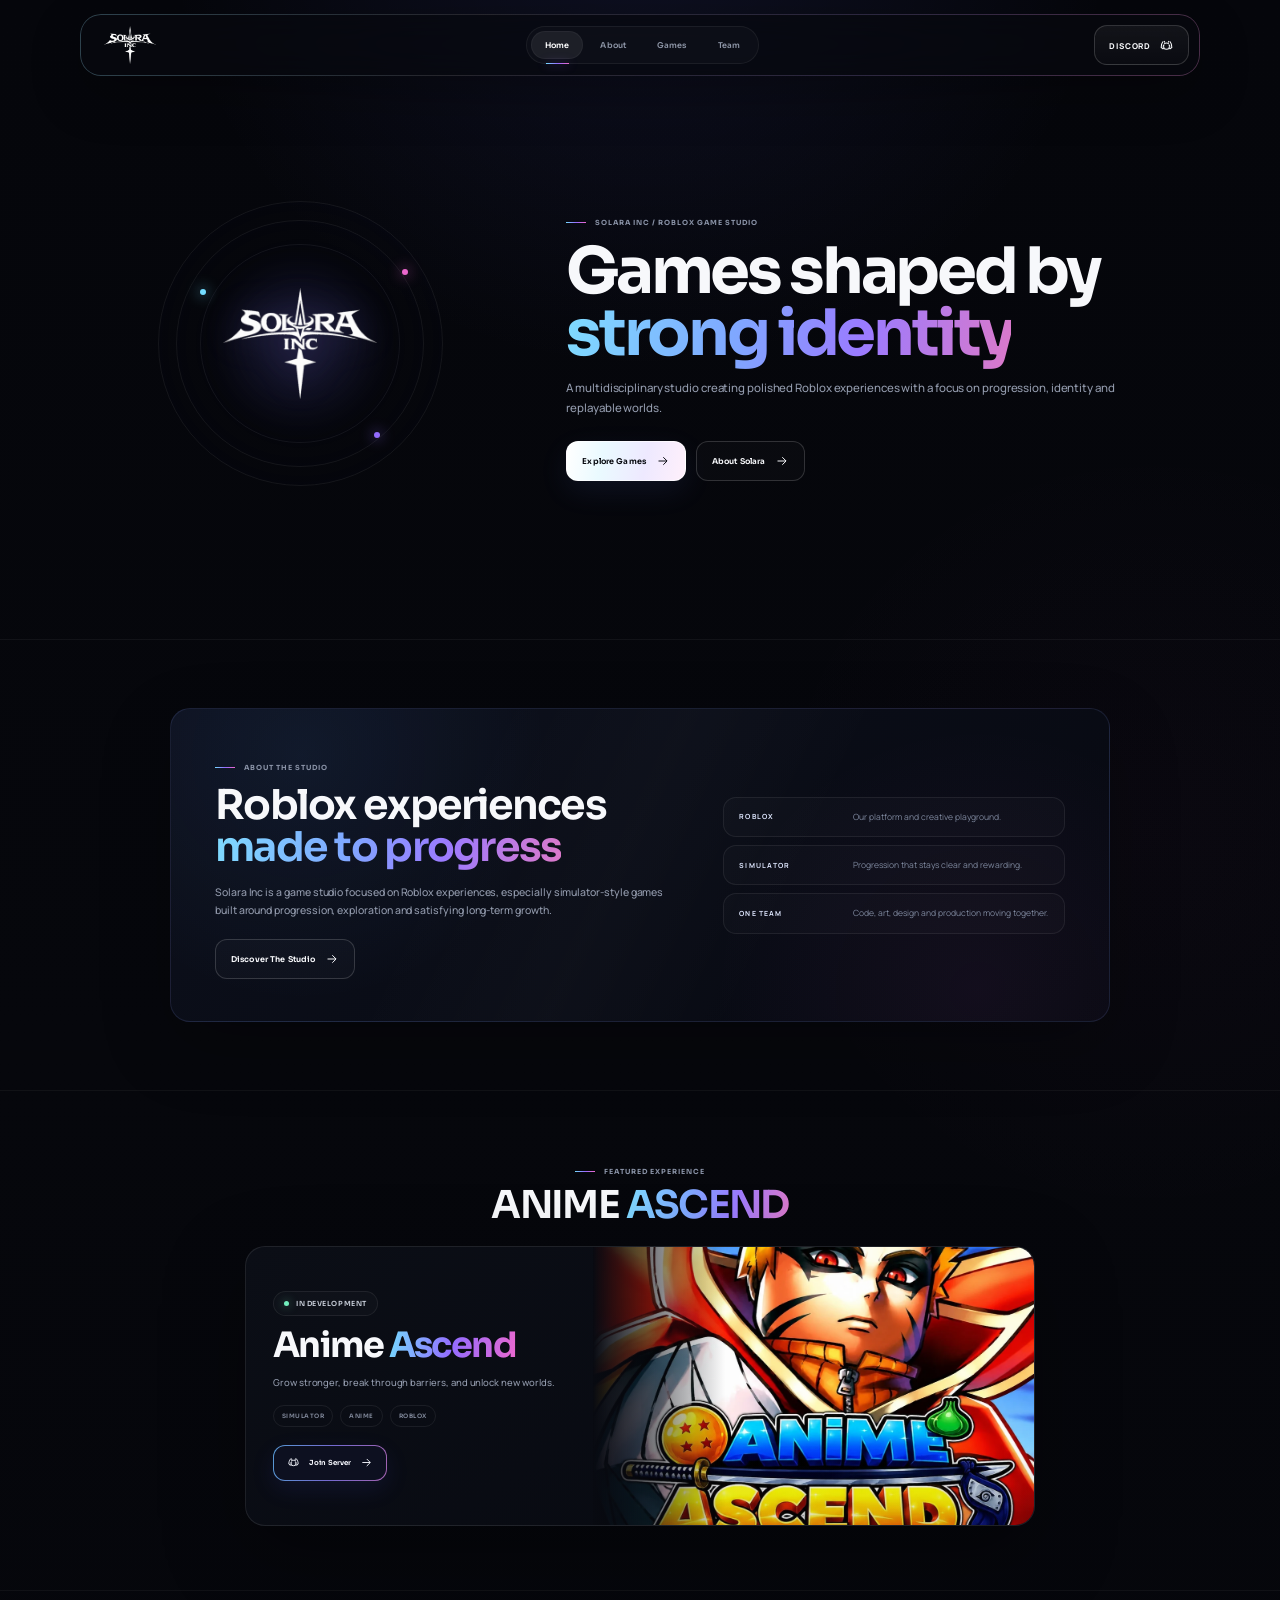
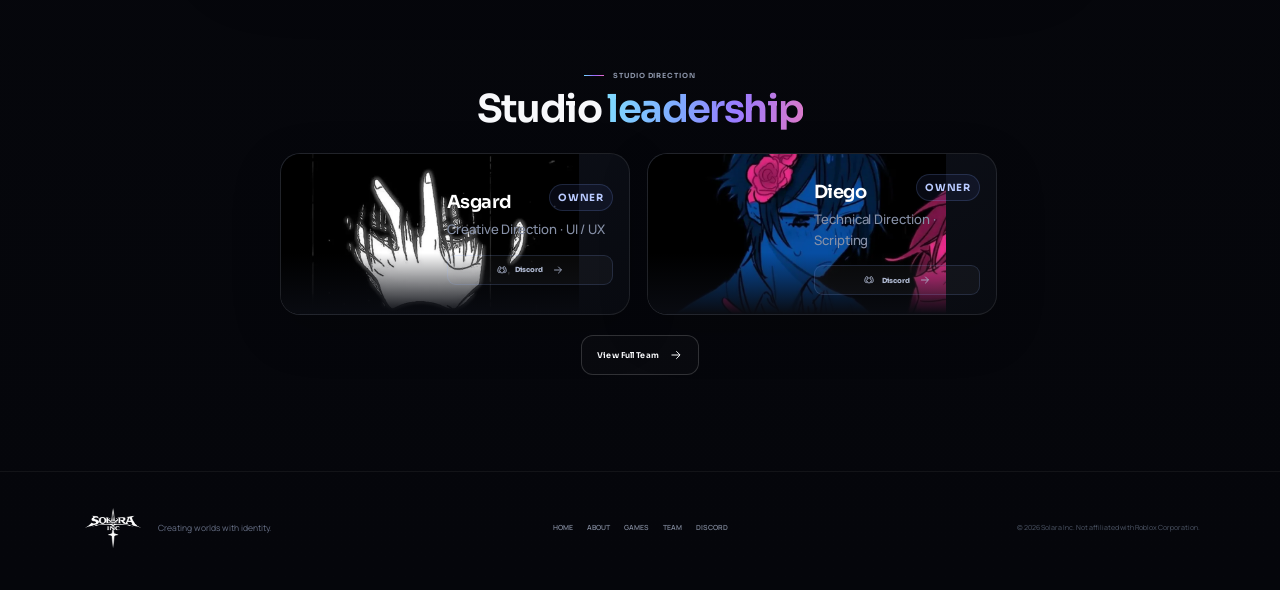
==== commit fb46fff6: "Add files via upload" ====
--- a/index.html
+++ b/index.html
@@ -11,7 +11,7 @@
   <meta property="og:description" content="Creating worlds with identity.">
   <meta property="og:image" content="assets/anime-ascend.webp">
   <meta name="twitter:card" content="summary_large_image">
-  <title>Solara Inc — Game Studio</title>
+  <title>Solara Inc — Roblox Game Studio</title>
   <link rel="icon" href="assets/solara-logo.png" type="image/png">
   <link rel="stylesheet" href="styles.css">
 </head>
@@ -24,6 +24,9 @@
     <symbol id="i-close" viewBox="0 0 24 24"><path d="m6 6 12 12M18 6 6 18"/></symbol>
     <symbol id="i-discord" viewBox="0 0 24 24"><path d="M8.2 8.7c2.6-1 5-1 7.6 0M7.1 16.3c3 2.2 6.8 2.2 9.8 0M8.7 15c-1.1 0-2-.9-2-2s.9-2 2-2M15.3 15c1.1 0 2-.9 2-2s-.9-2-2-2"/><path d="M6.4 5.6C4.2 8.5 3.2 11.7 3.5 15l2.8 2.2 1.2-1.5M17.6 5.6c2.2 2.9 3.2 6.1 2.9 9.4l-2.8 2.2-1.2-1.5M8 5l1.2 2M16 5l-1.2 2"/></symbol>
     <symbol id="i-star" viewBox="0 0 24 24"><path d="m12 2 1.8 6.2L20 10l-6.2 1.8L12 18l-1.8-6.2L4 10l6.2-1.8L12 2Z"/></symbol>
+    <symbol id="i-cube" viewBox="0 0 24 24"><path d="m12 3 8 4.5v9L12 21l-8-4.5v-9L12 3Z"/><path d="m4 7.5 8 4.5 8-4.5M12 12v9"/></symbol>
+    <symbol id="i-bolt" viewBox="0 0 24 24"><path d="m13.5 2-8 12h6l-1 8 8-12h-6l1-8Z"/></symbol>
+    <symbol id="i-layers" viewBox="0 0 24 24"><path d="m12 3 9 5-9 5-9-5 9-5Z"/><path d="m3 12 9 5 9-5M3 16l9 5 9-5"/></symbol>
   </svg>
 
   <header class="site-header" id="siteHeader">
@@ -33,6 +36,7 @@
       </a>
       <nav class="desktop-nav" aria-label="Main navigation">
         <a href="#home" data-route="home">Home</a>
+        <a href="#about" data-route="about">About</a>
         <a href="#games" data-route="games">Games</a>
         <a href="#team" data-route="team">Team</a>
       </nav>
@@ -42,6 +46,7 @@
     </div>
     <nav class="mobile-nav" id="mobileNav" aria-label="Mobile navigation">
       <a href="#home" data-route="home">Home</a>
+      <a href="#about" data-route="about">About</a>
       <a href="#games" data-route="games">Games</a>
       <a href="#team" data-route="team">Team</a>
       <a class="mobile-discord" href="https://discord.gg/rdV2qfe3ua" target="_blank" rel="noreferrer">Discord <svg><use href="#i-discord"></use></svg></a>
@@ -53,7 +58,7 @@
   <footer class="site-footer">
     <div class="footer-grid">
       <div class="footer-brand"><img src="assets/solara-logo.png" alt="Solara Inc"><span>Creating worlds with identity.</span></div>
-      <nav><a href="#home">Home</a><a href="#games">Games</a><a href="#team">Team</a><a href="https://discord.gg/rdV2qfe3ua" target="_blank" rel="noreferrer">Discord</a></nav>
+      <nav><a href="#home">Home</a><a href="#about">About</a><a href="#games">Games</a><a href="#team">Team</a><a href="https://discord.gg/rdV2qfe3ua" target="_blank" rel="noreferrer">Discord</a></nav>
       <p>© 2026 Solara Inc. Not affiliated with Roblox Corporation.</p>
     </div>
   </footer>
--- a/styles.css
+++ b/styles.css
@@ -1,3 +1,4 @@
+@import url('https://fonts.googleapis.com/css2?family=Manrope:wght@400;500;600;700&family=Sora:wght@500;600;700;800&display=swap');
 :root{--bg:#05060b;--panel:#0a0d15;--panel2:#0e121c;--text:#f7f8fb;--muted:#929aac;--line:rgba(255,255,255,.09);--line2:rgba(255,255,255,.16);--cyan:#73dcff;--blue:#6c98ff;--violet:#946cff;--pink:#ec68ce;--green:#72efbd;--shell:min(1080px,calc(100% - 32px));--r:22px;--shadow:0 26px 80px rgba(0,0,0,.34)}
 *{box-sizing:border-box}html{scroll-behavior:smooth;background:var(--bg)}body{margin:0;color:var(--text);font-family:Inter,ui-sans-serif,system-ui,-apple-system,BlinkMacSystemFont,"Segoe UI",sans-serif;-webkit-font-smoothing:antialiased;background:radial-gradient(circle at 50% -8%,rgba(103,115,255,.11),transparent 31rem),linear-gradient(180deg,#05060b 0%,#06070c 48%,#05060b 100%);overflow-x:hidden}body:before{content:"";position:fixed;inset:0;pointer-events:none;z-index:-1;background-image:linear-gradient(rgba(255,255,255,.014) 1px,transparent 1px),linear-gradient(90deg,rgba(255,255,255,.014) 1px,transparent 1px);background-size:70px 70px;mask-image:linear-gradient(#0008,transparent 75%)}a{color:inherit;text-decoration:none}button{font:inherit}.shell{width:var(--shell);margin:auto}.svg-defs{position:absolute;width:0;height:0;overflow:hidden}.ico{width:1em;height:1em;fill:none;stroke:currentColor;stroke-width:1.7;stroke-linecap:round;stroke-linejoin:round}.gradient{background:linear-gradient(105deg,var(--cyan),var(--blue) 36%,var(--violet) 68%,var(--pink));-webkit-background-clip:text;background-clip:text;color:transparent}.kicker{display:inline-flex;align-items:center;gap:9px;color:#8992a6;font-size:8px;font-weight:800;letter-spacing:.22em;text-transform:uppercase}.kicker:before{content:"";width:20px;height:1px;background:linear-gradient(90deg,var(--cyan),var(--violet),var(--pink))}.reveal{opacity:0;transform:translateY(12px);transition:opacity .55s ease,transform .55s cubic-bezier(.2,.7,.2,1)}.reveal.show{opacity:1;transform:none}.view-enter{animation:view .32s ease both}@keyframes view{from{opacity:0;transform:translateY(6px)}to{opacity:1;transform:none}}
 
@@ -103,3 +104,796 @@
   .hero-core,.hero-core img,.hero-core:before,.hero-core>i,.gradient,.status i,.desktop-nav a.active:after{animation:none!important}
   .motion-surface,.motion-surface::before,.member-media img,.game-art img{transition:none!important}
 }
+\n\n/* V17 — premium member functions + refined controls */\n.role-chip,.member-actions,.copy-id{display:none!important}\n.member-body{padding:20px 20px 18px;text-align:left}\n.member-topline{display:flex;align-items:center;justify-content:space-between;margin-bottom:8px}\n.member-rank{font-size:.68rem;font-weight:800;letter-spacing:.16em;color:#94a3c7;text-transform:uppercase}\n.member-card h3{font-size:clamp(1.35rem,2.3vw,1.75rem);line-height:1.05;margin:0;color:#fff}\n.member-functions{display:flex;flex-wrap:wrap;gap:7px;margin:11px 0 14px}\n.member-functions span{font-size:.66rem;font-weight:800;letter-spacing:.1em;padding:6px 9px;border:1px solid rgba(152,188,255,.19);border-radius:999px;background:linear-gradient(180deg,rgba(119,155,255,.10),rgba(171,94,255,.055));color:#bdd6ff;box-shadow:inset 0 1px 0 rgba(255,255,255,.035)}\n.member-body>p{margin:0 0 17px;color:#8e98b7;font-size:.88rem;line-height:1.6}\n.discord-profile{position:relative;display:flex;align-items:center;justify-content:space-between;gap:14px;width:100%;min-height:58px;padding:10px 12px 10px 14px;border-radius:14px;border:1px solid rgba(117,159,255,.20);background:linear-gradient(110deg,rgba(31,43,82,.70),rgba(27,22,63,.62));color:#f6f8ff;overflow:hidden;transition:transform .25s ease,border-color .25s ease,box-shadow .25s ease,background .25s ease}\n.discord-profile::before{content:'';position:absolute;inset:-1px;opacity:0;background:linear-gradient(100deg,rgba(56,189,248,.10),rgba(139,92,246,.11),rgba(236,72,153,.08));transition:opacity .25s ease;pointer-events:none}\n.discord-profile:hover,.discord-profile:focus-visible{transform:translateY(-2px);border-color:rgba(145,189,255,.42);box-shadow:0 12px 30px rgba(22,37,91,.24),0 0 24px rgba(118,92,255,.10)}\n.discord-profile:hover::before,.discord-profile:focus-visible::before{opacity:1}\n.discord-profile-main{position:relative;display:flex;align-items:center;gap:11px;min-width:0}\n.discord-profile-main>.ico{width:22px;height:22px;flex:0 0 22px;color:#a9c7ff}\n.discord-profile-main>span{display:flex;flex-direction:column;gap:2px;min-width:0}\n.discord-profile small{font-size:.56rem;letter-spacing:.18em;color:#7582a5;font-weight:800}\n.discord-profile strong{font-size:.82rem;font-weight:750;white-space:nowrap;overflow:hidden;text-overflow:ellipsis;max-width:190px}\n.discord-profile-arrow{position:relative;display:grid;place-items:center;width:34px;height:34px;flex:0 0 34px;border-radius:10px;border:1px solid rgba(255,255,255,.08);background:rgba(255,255,255,.04);transition:transform .25s ease,background .25s ease}\n.discord-profile-arrow .ico{width:15px;height:15px}\n.discord-profile:hover .discord-profile-arrow{transform:translate(2px,-1px);background:rgba(255,255,255,.075)}\n\n/* More deliberate global buttons */\n.btn,.nav-discord{position:relative;isolation:isolate;overflow:hidden;border:1px solid rgba(143,180,255,.28);box-shadow:inset 0 1px 0 rgba(255,255,255,.08),0 8px 24px rgba(0,0,0,.16);transition:transform .22s ease,border-color .22s ease,box-shadow .22s ease,filter .22s ease}\n.btn::before,.nav-discord::before{content:'';position:absolute;z-index:-1;inset:0;transform:translateX(-105%);background:linear-gradient(110deg,transparent 12%,rgba(255,255,255,.10) 46%,rgba(255,255,255,.18) 50%,rgba(255,255,255,.08) 55%,transparent 88%);transition:transform .5s cubic-bezier(.2,.8,.2,1)}\n.btn:hover::before,.nav-discord:hover::before{transform:translateX(105%)}\n.btn:hover,.nav-discord:hover{border-color:rgba(170,199,255,.52);box-shadow:inset 0 1px 0 rgba(255,255,255,.12),0 12px 32px rgba(28,48,120,.24),0 0 22px rgba(122,92,255,.10)}\n.btn:active,.nav-discord:active,.discord-profile:active{transform:scale(.975)}\n.btn.primary{background:linear-gradient(110deg,#516cff 0%,#7a5cff 48%,#bd4fd6 100%);border-color:rgba(183,190,255,.42)}\n.btn.secondary{background:linear-gradient(180deg,rgba(17,25,50,.86),rgba(13,16,34,.82))}\n\n@media(max-width:700px){\n .member-body{padding:17px 16px 15px}\n .member-functions{justify-content:flex-start;margin:9px 0 12px}\n .member-functions span{font-size:.61rem;padding:5px 8px}\n .member-body>p{font-size:.82rem;margin-bottom:14px}\n .discord-profile{min-height:54px;border-radius:13px}\n .discord-profile strong{max-width:155px}\n}\n
+
+/* V18 — clean professional profiles */
+.member-card{border-color:rgba(142,174,255,.16);background:linear-gradient(155deg,rgba(17,21,43,.94),rgba(8,10,24,.92));}
+.member-body{padding:18px 18px 16px;text-align:left}
+.member-heading{display:flex;align-items:flex-end;justify-content:space-between;gap:12px;margin-bottom:8px}
+.member-heading h3{margin:0;font-size:clamp(1.3rem,2vw,1.62rem);line-height:1;color:#fff;letter-spacing:-.025em}
+.member-role{flex:0 0 auto;font-size:.62rem;font-weight:850;letter-spacing:.14em;color:#b9caff;padding:6px 8px;border:1px solid rgba(136,170,255,.18);border-radius:999px;background:rgba(101,122,255,.075)}
+.member-focus{margin:0 0 15px!important;color:#8993b3!important;font-size:.82rem!important;line-height:1.5!important;letter-spacing:.01em}
+.member-topline,.member-rank,.member-functions{display:none!important}
+.discord-profile{min-height:48px;padding:8px 9px 8px 12px;border-radius:12px;border:1px solid rgba(132,165,255,.18);background:linear-gradient(120deg,rgba(25,31,62,.72),rgba(22,18,50,.66));}
+.discord-profile-main{display:flex;align-items:center;gap:9px;font-size:.74rem;font-weight:760;letter-spacing:.035em;color:#eaf0ff}
+.discord-profile-main>.ico{width:18px;height:18px;color:#a9c7ff}
+.discord-profile-arrow{width:30px;height:30px;flex-basis:30px;border-radius:9px;background:rgba(255,255,255,.035)}
+.discord-profile-arrow .ico{width:13px;height:13px}
+.discord-profile:hover{border-color:rgba(157,189,255,.38);background:linear-gradient(120deg,rgba(37,47,89,.82),rgba(35,26,75,.78));box-shadow:0 10px 24px rgba(17,32,84,.2),0 0 20px rgba(123,95,255,.08)}
+.team-title{margin-bottom:22px!important}
+.team-title p{display:none!important}
+.team-section{padding-top:48px!important;padding-bottom:48px!important}
+.team-grid{gap:16px!important}
+.owners-grid .member-card{max-width:480px}
+@media(max-width:700px){
+  .member-body{padding:15px 15px 14px}
+  .member-heading{align-items:center}
+  .member-heading h3{font-size:1.2rem}
+  .member-role{font-size:.56rem;padding:5px 7px}
+  .member-focus{font-size:.76rem!important;margin-bottom:12px!important}
+  .discord-profile{min-height:44px;padding:7px 8px 7px 10px}
+  .discord-profile-main{font-size:.69rem}
+  .team-section{padding-top:38px!important;padding-bottom:38px!important}
+}
+
+
+/* V19 — proportion & featured game correction */
+.section:has(.game-card){
+  padding-top:64px;
+  padding-bottom:64px;
+}
+.section:has(.game-card) .section-head{
+  margin-bottom:20px;
+}
+.section:has(.game-card) .section-head h2{
+  font-size:clamp(27px,3.2vw,37px);
+}
+
+/* Featured game: intentionally smaller than the hero and leadership */
+.game-card{
+  width:min(100%,760px)!important;
+  max-width:760px!important;
+  min-height:250px!important;
+  grid-template-columns:.9fr 1.1fr!important;
+  border-radius:20px!important;
+}
+.game-copy{
+  padding:26px 26px!important;
+}
+.game-copy h3{
+  font-size:clamp(26px,3vw,36px)!important;
+  margin-top:12px!important;
+}
+.game-copy p{
+  max-width:285px!important;
+  font-size:10px!important;
+  line-height:1.55!important;
+}
+.tags{
+  margin-top:14px!important;
+}
+.game-art{
+  min-height:250px!important;
+  height:250px!important;
+}
+.game-art img{
+  width:100%!important;
+  height:100%!important;
+  object-fit:cover!important;
+  object-position:center 42%!important;
+}
+
+/* Clean Discord link inside people cards */
+.discord-profile{
+  display:inline-flex!important;
+  width:auto!important;
+  min-height:0!important;
+  padding:8px 10px!important;
+  gap:7px!important;
+  align-items:center!important;
+  justify-content:center!important;
+  border-radius:10px!important;
+  border:1px solid rgba(135,170,255,.17)!important;
+  background:rgba(255,255,255,.035)!important;
+  color:#aeb8d0!important;
+  font-size:7px!important;
+  font-weight:800!important;
+  letter-spacing:.08em!important;
+  text-transform:uppercase!important;
+  box-shadow:none!important;
+}
+.discord-profile::before{display:none!important}
+.discord-profile .ico{
+  width:12px!important;
+  height:12px!important;
+  flex:0 0 12px!important;
+}
+.discord-profile .ico:last-child{
+  margin-left:2px;
+  transition:transform .2s ease;
+}
+.discord-profile:hover{
+  transform:translateY(-1px)!important;
+  color:#fff!important;
+  border-color:rgba(151,186,255,.35)!important;
+  background:rgba(112,110,255,.08)!important;
+}
+.discord-profile:hover .ico:last-child{
+  transform:translate(2px,-1px);
+}
+
+/* Mobile should be compact, never an oversized poster */
+@media(max-width:820px){
+  .section:has(.game-card){
+    padding-top:46px;
+    padding-bottom:48px;
+  }
+  .section:has(.game-card) .section-head{
+    margin-bottom:15px;
+  }
+  .section:has(.game-card) .section-head h2{
+    font-size:27px;
+  }
+  .game-card{
+    width:min(100%,430px)!important;
+    max-width:430px!important;
+    grid-template-columns:1fr!important;
+    min-height:0!important;
+  }
+  .game-art{
+    order:1!important;
+    height:155px!important;
+    min-height:155px!important;
+  }
+  .game-art img{
+    object-position:center 38%!important;
+  }
+  .game-copy{
+    order:2!important;
+    padding:17px 16px 18px!important;
+    align-items:center!important;
+    text-align:center!important;
+  }
+  .game-copy h3{
+    font-size:26px!important;
+    margin-top:10px!important;
+  }
+  .game-copy p{
+    font-size:9px!important;
+    max-width:290px!important;
+    margin-top:9px!important;
+  }
+  .status{
+    padding:5px 8px!important;
+    font-size:6px!important;
+  }
+  .tags{
+    justify-content:center!important;
+    margin-top:11px!important;
+  }
+  .tags span{
+    padding:5px 7px!important;
+    font-size:5.5px!important;
+  }
+}
+
+@media(max-width:390px){
+  .game-card{
+    width:min(100%,350px)!important;
+  }
+  .game-art{
+    height:138px!important;
+    min-height:138px!important;
+  }
+  .game-copy h3{
+    font-size:24px!important;
+  }
+}
+
+
+/* V20 — game logo framing + useful CTA */
+.game-card{
+  width:min(100%,820px)!important;
+  max-width:820px!important;
+  grid-template-columns:.88fr 1.12fr!important;
+}
+.game-art{
+  height:286px!important;
+  min-height:286px!important;
+}
+.game-art img{
+  object-fit:cover!important;
+  object-position:center 61%!important;
+}
+.game-copy{
+  padding:28px 28px!important;
+}
+.game-discord{
+  margin-top:18px;
+  display:inline-flex;
+  align-items:center;
+  justify-content:center;
+  gap:9px;
+  width:max-content;
+  min-height:38px;
+  padding:0 14px;
+  border-radius:12px;
+  border:1px solid rgba(128,175,255,.28);
+  color:#f7f9ff;
+  background:
+    linear-gradient(#0d1020,#0d1020) padding-box,
+    linear-gradient(100deg,rgba(91,190,255,.75),rgba(150,105,255,.72),rgba(236,92,194,.72)) border-box;
+  box-shadow:0 8px 25px rgba(83,91,255,.10);
+  font-size:7px;
+  font-weight:850;
+  letter-spacing:.12em;
+  text-transform:uppercase;
+  transition:transform .22s ease,box-shadow .22s ease,background .22s ease;
+}
+.game-discord .ico{width:13px;height:13px}
+.game-discord .ico:last-child{transition:transform .22s ease}
+.game-discord:hover{
+  transform:translateY(-2px);
+  box-shadow:0 12px 30px rgba(90,112,255,.18);
+}
+.game-discord:hover .ico:last-child{transform:translateX(3px)}
+.game-discord:active{transform:translateY(0) scale(.98)}
+
+/* The old global community CTA is intentionally no longer used. */
+.connect{display:none!important}
+
+@media(max-width:820px){
+  .game-card{
+    width:min(100%,420px)!important;
+    max-width:420px!important;
+  }
+  .game-art{
+    height:188px!important;
+    min-height:188px!important;
+  }
+  .game-art img{
+    object-position:center 63%!important;
+  }
+  .game-copy{
+    padding:18px 17px 19px!important;
+  }
+  .game-discord{
+    margin-top:14px;
+    min-height:36px;
+    padding:0 13px;
+    font-size:6.5px;
+  }
+}
+
+@media(max-width:390px){
+  .game-card{width:min(100%,350px)!important}
+  .game-art{
+    height:172px!important;
+    min-height:172px!important;
+  }
+  .game-art img{object-position:center 64%!important}
+}
+
+
+/* =========================================================
+   V21 — studio identity, About page, hierarchy & polish
+   ========================================================= */
+:root{
+  --shell:min(1120px,calc(100% - 36px));
+  --section-space:clamp(64px,8vw,96px);
+  --ease-premium:cubic-bezier(.2,.75,.2,1);
+}
+
+/* Cleaner global rhythm */
+.section{padding:var(--section-space) 0}
+.section + .section{border-top:1px solid rgba(255,255,255,.045)}
+.section-head{margin-bottom:24px}
+.section-head h2{font-size:clamp(30px,3.4vw,42px)}
+body{background:
+  radial-gradient(circle at 50% -5%,rgba(101,111,255,.10),transparent 30rem),
+  radial-gradient(circle at 90% 38%,rgba(210,83,205,.025),transparent 25rem),
+  linear-gradient(180deg,#05060b 0%,#06070c 48%,#05060b 100%)}
+
+/* Navigation: filled, balanced and useful without becoming noisy */
+.nav-shell{height:62px;padding-inline:15px 10px}
+.desktop-nav a{padding:9px 14px}
+.brand img{width:68px}
+.site-header.scrolled .nav-shell{backdrop-filter:blur(26px) saturate(145%)}
+
+/* Hero: less empty, stronger studio statement */
+.hero{min-height:640px}
+.hero-grid{grid-template-columns:.82fr 1.18fr;gap:46px;padding:112px 0 64px}
+.hero-core{width:285px}
+.hero-core img{width:154px}
+.hero-copy h1{font-size:clamp(45px,5vw,66px)}
+.hero-copy p{max-width:560px;font-size:11.5px}
+
+/* Home About preview */
+.home-about{padding-top:68px;padding-bottom:68px}
+.about-preview{
+  position:relative;overflow:hidden;
+  display:grid;grid-template-columns:1.15fr .85fr;gap:46px;align-items:center;
+  max-width:940px;margin:auto;padding:42px 44px;
+  border:1px solid rgba(139,164,255,.13);border-radius:24px;
+  background:
+    radial-gradient(circle at 14% 15%,rgba(89,156,255,.075),transparent 29%),
+    radial-gradient(circle at 86% 90%,rgba(207,88,216,.055),transparent 31%),
+    linear-gradient(145deg,rgba(13,17,30,.94),rgba(7,9,17,.96));
+  box-shadow:0 24px 70px rgba(0,0,0,.24)
+}
+.about-preview:after{
+  content:"";position:absolute;inset:0;pointer-events:none;
+  background:linear-gradient(115deg,transparent 30%,rgba(255,255,255,.018) 48%,transparent 66%)
+}
+.about-preview-copy{position:relative;z-index:1}
+.about-preview h2{margin:12px 0 14px;font-size:clamp(30px,3.5vw,43px);line-height:.98;letter-spacing:-.055em}
+.about-preview p{max-width:540px;margin:0 0 20px;color:var(--muted);font-size:10.5px;line-height:1.75}
+.about-preview-points{display:grid;gap:8px;position:relative;z-index:1}
+.about-preview-points div{
+  display:grid;grid-template-columns:100px 1fr;gap:14px;align-items:center;
+  padding:13px 15px;border:1px solid rgba(255,255,255,.07);border-radius:13px;
+  background:rgba(255,255,255,.018)
+}
+.about-preview-points strong{font-size:7px;letter-spacing:.16em;color:#dfe7ff}
+.about-preview-points span{font-size:8.5px;line-height:1.45;color:#7f899f}
+
+/* Game card: preserve the logo, stay compact */
+.game-card{
+  width:min(100%,790px)!important;max-width:790px!important;
+  grid-template-columns:.88fr 1.12fr!important;
+  min-height:0!important;border-radius:21px!important
+}
+.game-copy{padding:26px 27px!important}
+.game-copy h3{font-size:clamp(27px,2.8vw,35px)!important}
+.game-copy p{font-size:9.5px!important}
+.game-art{height:278px!important;min-height:278px!important}
+.game-art img{object-position:center 68%!important}
+.game-discord{min-height:36px;padding-inline:13px}
+
+/* Home leadership should support, not dominate, the project */
+.owners-home{padding-top:68px}
+.owners-home .owners-grid{max-width:720px}
+.owners-home .member-card{max-width:350px}
+.owners-home .member-media{aspect-ratio:16/8.6}
+.owners-home .member-body{padding:15px 16px 14px}
+.owners-home .member-heading h3{font-size:18px}
+.owners-home .member-focus{font-size:8.5px}
+
+/* About page */
+.about-page{padding:150px 0 84px}
+.about-hero{max-width:850px;margin:0 auto 84px;text-align:center}
+.about-hero h1{margin:15px 0 18px;font-size:clamp(48px,6.3vw,78px);line-height:.91;letter-spacing:-.067em}
+.about-hero p{max-width:660px;margin:0 auto;color:var(--muted);font-size:11.5px;line-height:1.75}
+.about-actions{display:flex;justify-content:center;gap:9px;margin-top:24px}
+.about-statement{
+  display:grid;grid-template-columns:80px 1fr;gap:26px;
+  max-width:930px;margin:0 auto 24px;padding:42px 0 54px;
+  border-top:1px solid rgba(255,255,255,.08)
+}
+.about-index{font-size:9px;font-weight:850;letter-spacing:.18em;color:#59647b;padding-top:5px}
+.about-statement h2{margin:13px 0 15px;font-size:clamp(34px,4.6vw,55px);line-height:.94;letter-spacing:-.06em}
+.about-statement p{max-width:670px;margin:0;color:var(--muted);font-size:10.5px;line-height:1.75}
+
+.about-capabilities{
+  display:grid;grid-template-columns:repeat(3,1fr);gap:10px;
+  max-width:930px;margin:0 auto 82px
+}
+.capability{
+  position:relative;min-height:250px;padding:24px 22px 22px;
+  border:1px solid rgba(255,255,255,.075);border-radius:18px;
+  background:linear-gradient(150deg,rgba(15,19,33,.92),rgba(8,10,18,.94));
+  transition:transform .32s var(--ease-premium),border-color .3s ease,box-shadow .3s ease
+}
+.capability:hover{transform:translateY(-5px);border-color:rgba(129,153,255,.23);box-shadow:0 22px 55px rgba(0,0,0,.27)}
+.capability-icon{
+  width:38px;height:38px;display:grid;place-items:center;margin-bottom:38px;
+  border:1px solid rgba(126,158,255,.17);border-radius:11px;color:#a9c7ff;
+  background:rgba(106,116,255,.055)
+}
+.capability-icon .ico{width:17px;height:17px}
+.capability-number{position:absolute;right:20px;top:20px;color:#4f586c;font-size:7px;font-weight:850;letter-spacing:.18em}
+.capability h3{margin:0 0 10px;font-size:17px;letter-spacing:-.025em}
+.capability p{margin:0;color:#828ca2;font-size:9px;line-height:1.65}
+
+.about-philosophy{
+  position:relative;overflow:hidden;
+  max-width:930px;margin:0 auto 82px;padding:52px;
+  display:grid;grid-template-columns:.7fr 1.3fr;align-items:center;gap:50px;
+  border:1px solid rgba(132,157,255,.12);border-radius:24px;
+  background:radial-gradient(circle at 22% 50%,rgba(105,94,255,.11),transparent 27%),#090c14
+}
+.philosophy-mark{height:210px;display:grid;place-items:center;position:relative}
+.philosophy-mark:before,.philosophy-mark:after{
+  content:"";position:absolute;border:1px solid rgba(255,255,255,.06);border-radius:50%
+}
+.philosophy-mark:before{width:170px;height:170px}
+.philosophy-mark:after{width:220px;height:220px}
+.philosophy-mark img{position:relative;z-index:1;width:145px;filter:drop-shadow(0 0 24px rgba(129,105,255,.18))}
+.philosophy-copy h2{margin:12px 0 14px;font-size:clamp(34px,4.2vw,50px);line-height:.94;letter-spacing:-.06em}
+.philosophy-copy p{margin:0;color:var(--muted);font-size:10px;line-height:1.75}
+
+.about-next{max-width:760px;margin:auto;text-align:center;padding:12px 0 26px}
+.about-next h2{margin:13px 0 14px;font-size:clamp(36px,4.8vw,56px);line-height:.94;letter-spacing:-.06em}
+.about-next p{max-width:520px;margin:auto;color:var(--muted);font-size:10px;line-height:1.7}
+
+/* Directory pages: tighter intro, cleaner cards */
+.directory{padding-top:128px}
+.directory-head{max-width:720px;margin-left:auto;margin-right:auto}
+.directory-head h1{font-size:clamp(45px,5.6vw,67px)}
+.team-section{padding-top:42px}
+.team-title h2{letter-spacing:-.045em}
+.member-card{border-radius:18px}
+.member-role{letter-spacing:.12em}
+.member-focus{color:#8791a8!important}
+.discord-profile{border-radius:9px!important}
+
+/* Footer */
+.site-footer{border-top:1px solid rgba(255,255,255,.055)}
+.footer-brand span{color:#687187}
+.footer-grid nav a{transition:color .2s ease}
+.footer-grid nav a:hover{color:#fff}
+
+/* Mobile is treated as its own composition */
+@media(max-width:820px){
+  :root{--shell:min(100% - 24px,640px)}
+  .hero{min-height:610px}
+  .hero-grid{padding-top:104px;padding-bottom:54px;gap:20px}
+  .hero-core{width:210px}
+  .hero-copy h1{font-size:38px}
+  .hero-copy p{max-width:360px;font-size:10px}
+  .home-about{padding:46px 0}
+  .about-preview{grid-template-columns:1fr;padding:26px 20px;gap:24px;border-radius:20px;text-align:center}
+  .about-preview h2{font-size:30px}
+  .about-preview p{margin-inline:auto}
+  .about-preview .btn{margin-inline:auto}
+  .about-preview-points{gap:7px}
+  .about-preview-points div{grid-template-columns:82px 1fr;text-align:left;padding:11px 12px}
+  .game-card{width:min(100%,400px)!important;grid-template-columns:1fr!important}
+  .game-art{height:185px!important;min-height:185px!important}
+  .game-art img{object-position:center 70%!important}
+  .game-copy{padding:18px 17px 19px!important}
+  .owners-home .owners-grid{max-width:300px}
+  .owners-home .member-card{max-width:300px}
+  .about-page{padding:112px 0 60px}
+  .about-hero{margin-bottom:54px}
+  .about-hero h1{font-size:clamp(39px,11vw,52px)}
+  .about-hero p{font-size:10px;max-width:92%}
+  .about-actions{flex-wrap:wrap}
+  .about-statement{grid-template-columns:1fr;gap:12px;padding:30px 4px 40px}
+  .about-statement h2{font-size:34px}
+  .about-capabilities{grid-template-columns:1fr;max-width:380px;margin-bottom:58px}
+  .capability{min-height:0;padding:20px}
+  .capability-icon{margin-bottom:24px}
+  .about-philosophy{grid-template-columns:1fr;padding:30px 20px;gap:18px;text-align:center;margin-bottom:58px}
+  .philosophy-mark{height:155px}
+  .philosophy-mark:before{width:120px;height:120px}
+  .philosophy-mark:after{width:155px;height:155px}
+  .philosophy-mark img{width:105px}
+  .philosophy-copy h2{font-size:34px}
+  .about-next h2{font-size:35px}
+  .directory{padding-top:108px}
+}
+@media(max-width:390px){
+  .hero-copy h1{font-size:34px}
+  .game-card{width:min(100%,340px)!important}
+  .game-art{height:170px!important;min-height:170px!important}
+  .about-preview h2,.about-statement h2,.philosophy-copy h2{font-size:30px}
+  .about-hero h1{font-size:38px}
+}
+
+/* Accessibility / motion refinement */
+:focus-visible{outline:2px solid rgba(115,220,255,.72);outline-offset:3px}
+@media(prefers-reduced-motion:reduce){
+  *,*::before,*::after{scroll-behavior:auto!important;animation-duration:.001ms!important;animation-iteration-count:1!important;transition-duration:.001ms!important}
+}
+
+.menu-open .mobile-nav a:nth-child(5){animation-delay:.14s}
+
+
+/* V22 — typography system */
+body{
+  font-family:"Manrope",Inter,ui-sans-serif,system-ui,-apple-system,BlinkMacSystemFont,"Segoe UI",sans-serif;
+}
+h1,h2,h3,.hero-copy h1,.section-head h2,.about-preview h2,.about-hero h1,
+.about-statement h2,.philosophy-copy h2,.about-next h2,.directory-head h1,
+.team-title h2,.game-copy h3,.member-heading h3{
+  font-family:"Space Grotesk","Manrope",Inter,ui-sans-serif,system-ui,sans-serif;
+}
+.hero-copy h1,.about-hero h1,.directory-head h1{
+  font-weight:600!important;
+  letter-spacing:-.055em!important;
+  line-height:.94!important;
+  text-transform:none!important;
+}
+.section-head h2,.about-preview h2,.about-statement h2,.philosophy-copy h2,.about-next h2,
+.team-title h2,.game-copy h3{
+  font-weight:600!important;
+  letter-spacing:-.045em!important;
+  line-height:1!important;
+  text-transform:none!important;
+}
+.hero-copy h1{font-size:clamp(43px,5vw,64px)!important}
+.about-preview h2{font-size:clamp(29px,3.4vw,41px)!important}
+.about-hero h1{font-size:clamp(46px,6vw,72px)!important}
+.about-statement h2{font-size:clamp(33px,4.4vw,52px)!important}
+.philosophy-copy h2{font-size:clamp(32px,4vw,47px)!important}
+.about-next h2{font-size:clamp(34px,4.5vw,52px)!important}
+.section-head h2{font-size:clamp(28px,3.2vw,38px)!important}
+.directory-head h1{font-size:clamp(42px,5vw,60px)!important}
+.team-title h2{font-size:clamp(22px,2.8vw,30px)!important;letter-spacing:-.035em!important}
+.kicker{
+  font-family:"Manrope",Inter,sans-serif;
+  font-size:7px!important;
+  font-weight:700!important;
+  letter-spacing:.18em!important;
+}
+.hero-copy p,.about-preview p,.about-hero p,.about-statement p,.philosophy-copy p,.about-next p{
+  font-weight:500;
+  letter-spacing:-.01em;
+}
+.gradient{
+  background:linear-gradient(100deg,#7fdcff 0%,#7fa8ff 38%,#9a7bff 66%,#dc79c9 100%);
+  -webkit-background-clip:text;background-clip:text;color:transparent;
+}
+/* Main headings no longer end visually like ad slogans */
+.hero-copy h1,.about-preview h2,.about-hero h1,.about-statement h2,.philosophy-copy h2,.about-next h2{
+  max-width:100%;
+}
+@media(max-width:820px){
+  .hero-copy h1{font-size:36px!important;line-height:.97!important}
+  .about-preview h2{font-size:29px!important}
+  .about-hero h1{font-size:40px!important}
+  .about-statement h2,.philosophy-copy h2,.about-next h2{font-size:31px!important}
+  .directory-head h1{font-size:39px!important}
+  .team-title h2{font-size:24px!important}
+}
+@media(max-width:390px){
+  .hero-copy h1{font-size:33px!important}
+  .about-hero h1{font-size:36px!important}
+}
+
+
+/* =========================================================
+   V23 — Solara typography system
+   Sora: identity, headings, names, navigation
+   Manrope: body copy, descriptions, utility text
+   ========================================================= */
+:root{
+  --font-display:'Sora',system-ui,-apple-system,BlinkMacSystemFont,'Segoe UI',sans-serif;
+  --font-body:'Manrope',system-ui,-apple-system,BlinkMacSystemFont,'Segoe UI',sans-serif;
+}
+
+/* Base */
+html,body{
+  font-family:var(--font-body);
+  font-optical-sizing:auto;
+  text-rendering:optimizeLegibility;
+  -webkit-font-smoothing:antialiased;
+}
+body{
+  font-weight:400;
+  letter-spacing:0;
+}
+
+/* Brand + navigation */
+.brand,
+.desktop-nav a,
+.mobile-nav a,
+.btn,
+.game-discord,
+.discord-profile,
+.status,
+.tags span,
+.kicker,
+.member-role{
+  font-family:var(--font-display);
+}
+.desktop-nav a,
+.mobile-nav a{
+  font-weight:600;
+  letter-spacing:.015em;
+  text-transform:none;
+}
+.btn,
+.game-discord,
+.discord-profile{
+  font-weight:650;
+  letter-spacing:.015em!important;
+  text-transform:none!important;
+}
+
+/* Main display language */
+.hero-copy h1,
+.section-head h2,
+.about-preview h2,
+.about-hero h1,
+.about-statement h2,
+.philosophy-copy h2,
+.about-next h2,
+.directory-head h1,
+.team-title h2,
+.game-copy h3,
+.member-heading h3,
+.capability h3{
+  font-family:var(--font-display)!important;
+  font-style:normal!important;
+  text-transform:none!important;
+  font-kerning:normal;
+}
+
+/* Hero */
+.hero-copy h1{
+  font-weight:700!important;
+  letter-spacing:-.052em!important;
+  line-height:.96!important;
+}
+.hero-copy p{
+  font-family:var(--font-body);
+  font-weight:500;
+  letter-spacing:-.008em;
+  line-height:1.72;
+}
+
+/* Section titles */
+.section-head h2,
+.about-preview h2,
+.team-title h2{
+  font-weight:650!important;
+  letter-spacing:-.042em!important;
+  line-height:1.02!important;
+}
+.section-head h2{
+  font-size:clamp(29px,3vw,40px)!important;
+}
+
+/* About */
+.about-hero h1{
+  font-weight:700!important;
+  letter-spacing:-.058em!important;
+  line-height:.94!important;
+}
+.about-statement h2,
+.philosophy-copy h2,
+.about-next h2{
+  font-weight:650!important;
+  letter-spacing:-.048em!important;
+  line-height:.98!important;
+}
+.about-hero p,
+.about-statement p,
+.philosophy-copy p,
+.about-next p,
+.about-preview p,
+.capability p{
+  font-family:var(--font-body)!important;
+  font-weight:500;
+  letter-spacing:-.006em;
+}
+
+/* Small labels: restrained instead of exaggerated */
+.kicker{
+  font-size:7px!important;
+  font-weight:700!important;
+  letter-spacing:.14em!important;
+  text-transform:uppercase!important;
+}
+.status,
+.tags span{
+  font-weight:650!important;
+  letter-spacing:.08em!important;
+}
+
+/* Game */
+.game-copy h3{
+  font-weight:700!important;
+  letter-spacing:-.045em!important;
+  line-height:1!important;
+}
+.game-copy p{
+  font-family:var(--font-body)!important;
+  font-weight:500;
+  letter-spacing:-.006em;
+  line-height:1.62!important;
+}
+
+/* Team */
+.member-heading h3{
+  font-weight:650!important;
+  letter-spacing:-.03em!important;
+}
+.member-role{
+  font-weight:700!important;
+  letter-spacing:.08em!important;
+  text-transform:uppercase!important;
+}
+.member-focus,
+.member-body p{
+  font-family:var(--font-body)!important;
+  font-weight:500;
+  letter-spacing:-.005em!important;
+  line-height:1.58!important;
+}
+.directory-head h1{
+  font-weight:700!important;
+  letter-spacing:-.052em!important;
+  line-height:.96!important;
+}
+.directory-head p{
+  font-family:var(--font-body)!important;
+  font-weight:500;
+  letter-spacing:-.006em;
+}
+
+/* Footer */
+.site-footer,
+.footer-brand span,
+.footer-grid nav a{
+  font-family:var(--font-body);
+}
+.footer-grid nav a{
+  font-weight:600;
+  letter-spacing:0;
+}
+
+/* Better visual rhythm for the new type system */
+.hero-actions,
+.about-actions{
+  gap:10px!important;
+}
+.btn{
+  min-height:40px!important;
+  padding-inline:15px!important;
+  border-radius:12px!important;
+}
+.member-card,
+.game-card,
+.about-preview,
+.capability,
+.about-philosophy{
+  border-radius:20px!important;
+}
+
+/* Mobile typography is intentionally quieter */
+@media(max-width:820px){
+  .hero-copy h1{
+    font-size:clamp(34px,9.6vw,42px)!important;
+    letter-spacing:-.048em!important;
+  }
+  .section-head h2{
+    font-size:28px!important;
+  }
+  .about-preview h2,
+  .about-statement h2,
+  .philosophy-copy h2,
+  .about-next h2{
+    font-size:30px!important;
+    letter-spacing:-.042em!important;
+  }
+  .about-hero h1{
+    font-size:clamp(38px,10.5vw,50px)!important;
+  }
+  .directory-head h1{
+    font-size:clamp(36px,10vw,48px)!important;
+  }
+  .team-title h2{
+    font-size:25px!important;
+    letter-spacing:-.035em!important;
+  }
+  .member-heading h3{
+    font-size:17px!important;
+  }
+  .game-copy h3{
+    font-size:25px!important;
+  }
+  .btn{
+    min-height:38px!important;
+    padding-inline:14px!important;
+    font-size:7px!important;
+  }
+}
+
+@media(max-width:390px){
+  .hero-copy h1{font-size:33px!important}
+  .about-hero h1{font-size:36px!important}
+  .section-head h2{font-size:26px!important}
+}
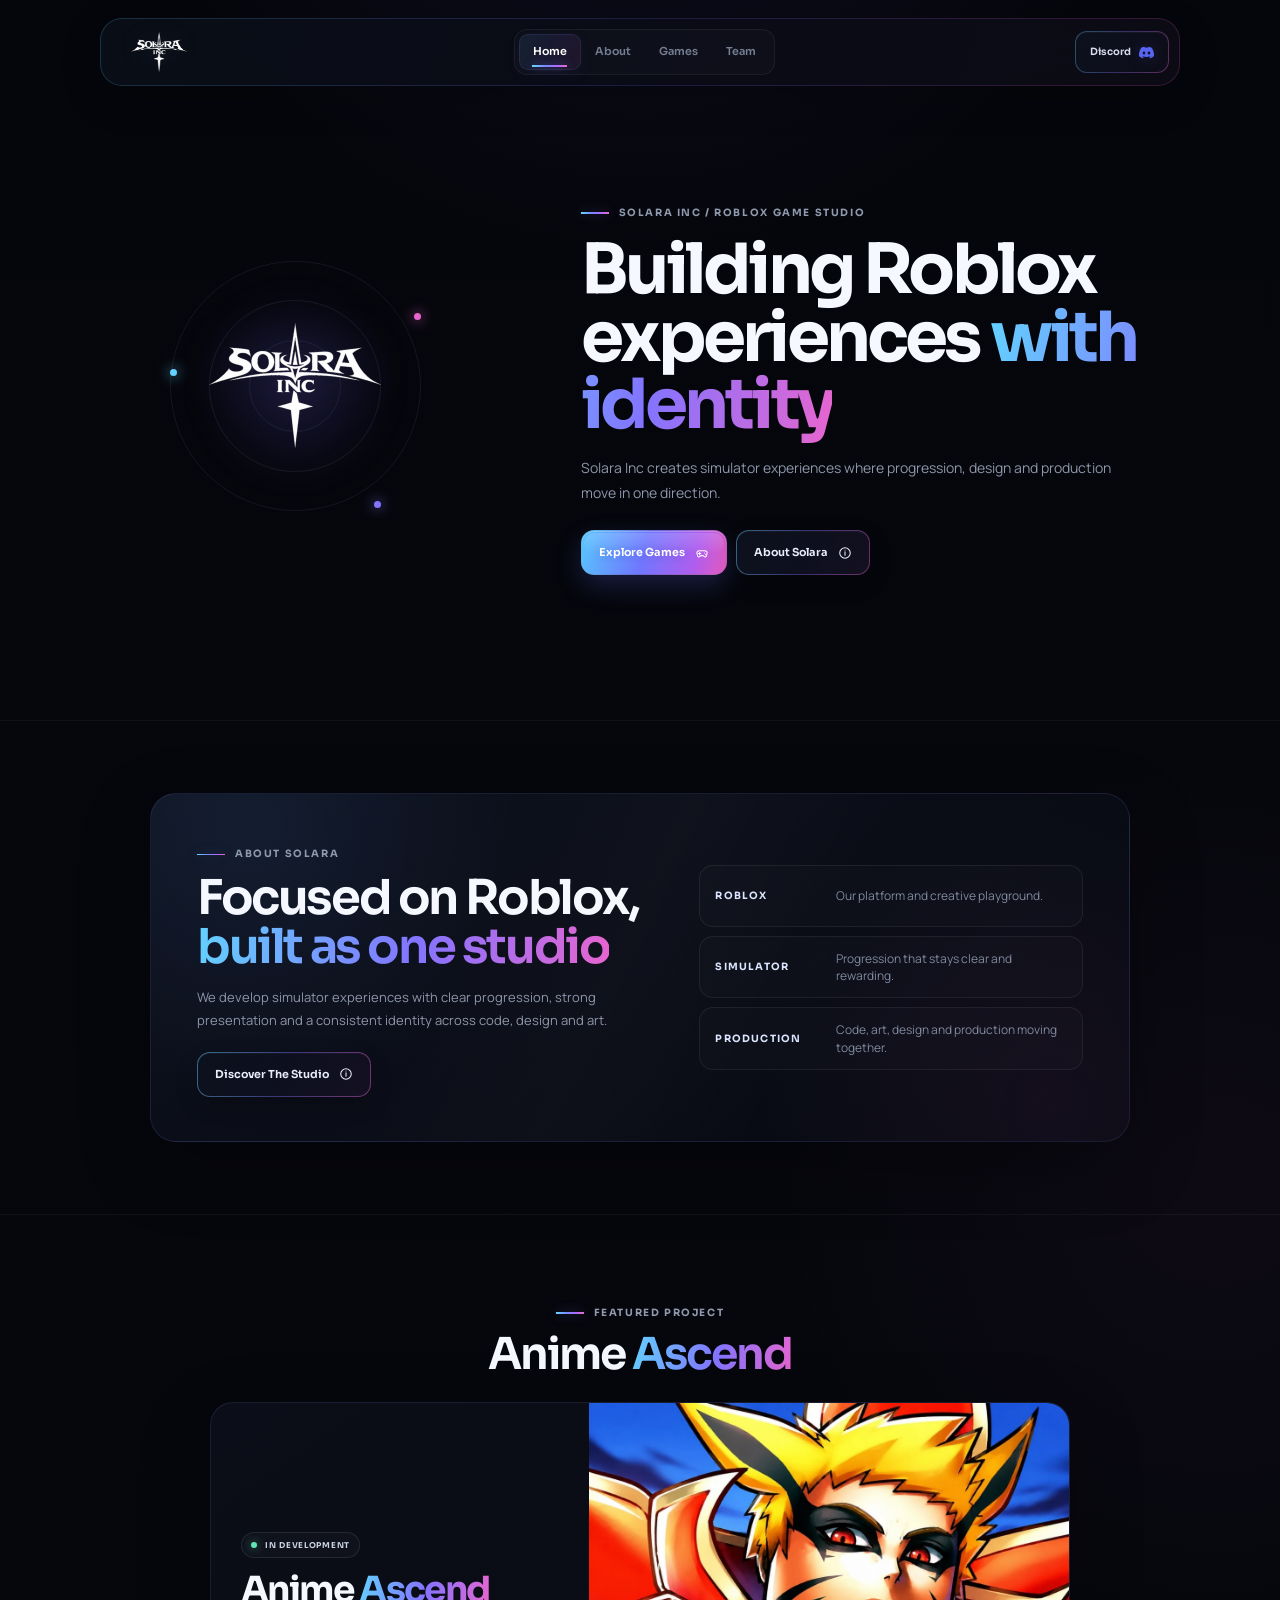
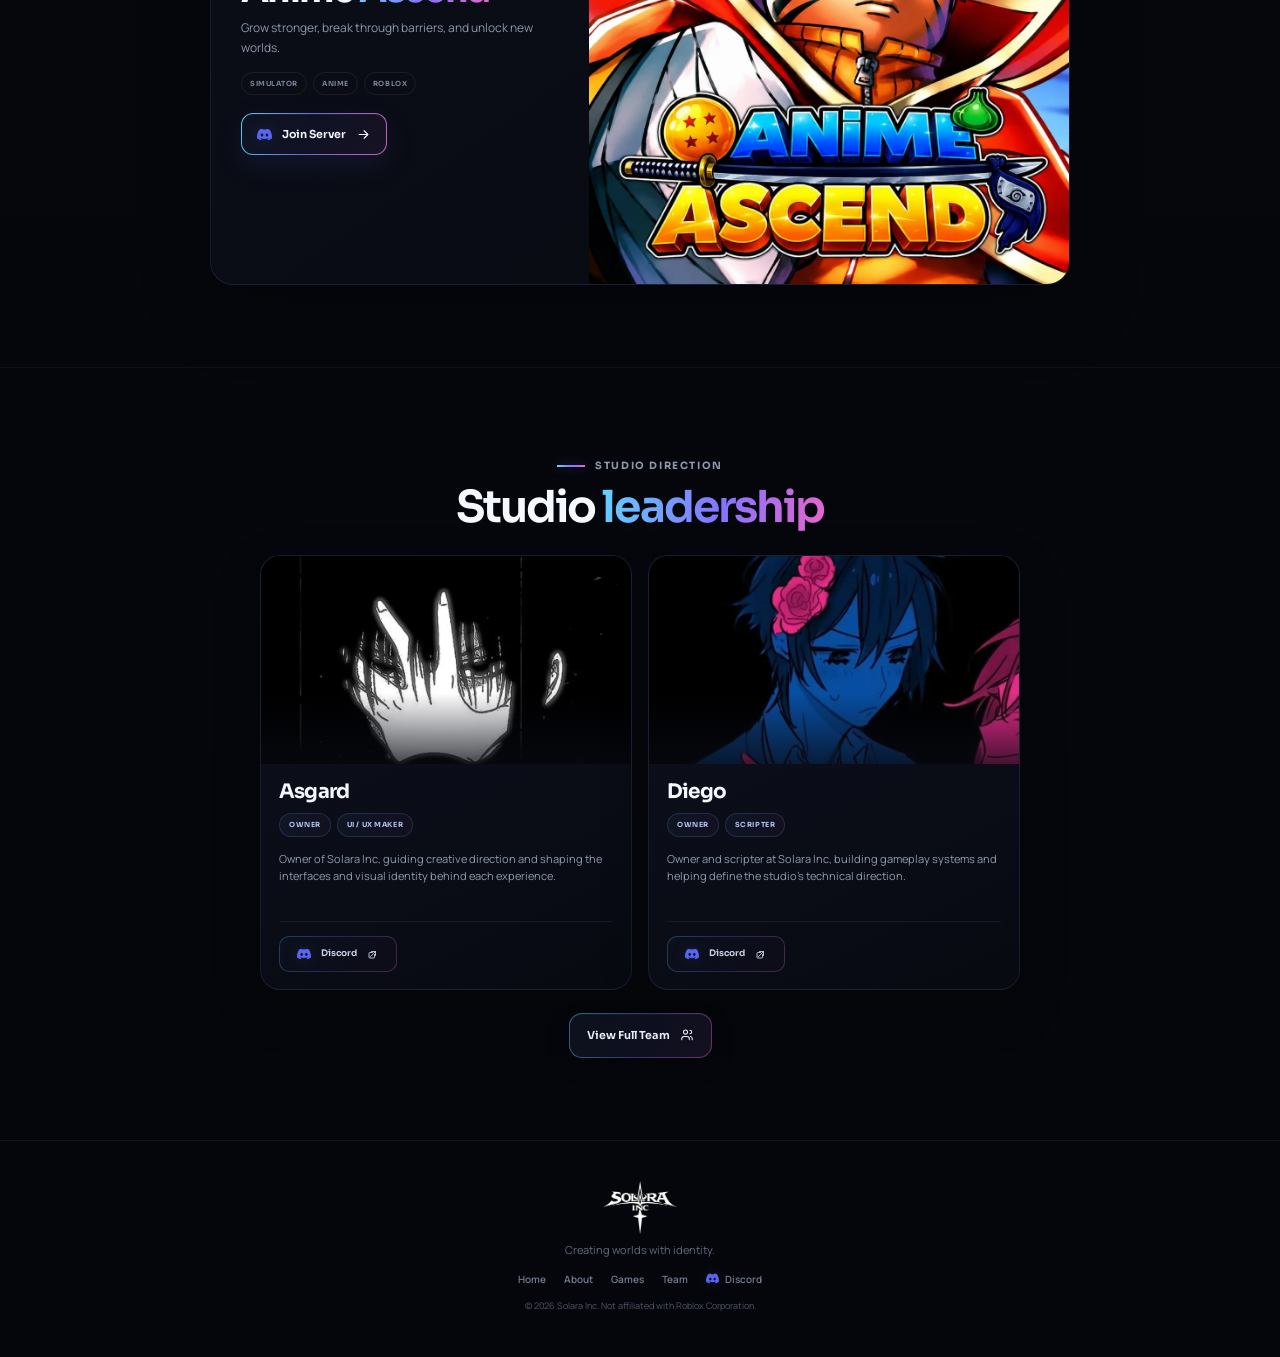
==== commit 0adcd6cf: "Add files via upload" ====
--- a/index.html
+++ b/index.html
@@ -18,14 +18,21 @@
 <body>
   <svg class="svg-defs" aria-hidden="true">
     <symbol id="i-arrow" viewBox="0 0 24 24"><path d="M5 12h13M13 6l6 6-6 6"/></symbol>
-    <symbol id="i-external" viewBox="0 0 24 24"><path d="M8 16 17 7M10 7h7v7"/></symbol>
+    <symbol id="i-external" viewBox="0 0 24 24"><path d="M9 7h8v8M17 7 7 17"/><path d="M15 13v5a2 2 0 0 1-2 2H6a2 2 0 0 1-2-2v-7a2 2 0 0 1 2-2h5"/></symbol>
     <symbol id="i-copy" viewBox="0 0 24 24"><rect x="8" y="8" width="10" height="10" rx="2"/><path d="M6 15H5a2 2 0 0 1-2-2V5a2 2 0 0 1 2-2h8a2 2 0 0 1 2 2v1"/></symbol>
     <symbol id="i-menu" viewBox="0 0 24 24"><path d="M4 7h16M4 12h16M4 17h16"/></symbol>
     <symbol id="i-close" viewBox="0 0 24 24"><path d="m6 6 12 12M18 6 6 18"/></symbol>
-    <symbol id="i-discord" viewBox="0 0 24 24"><path d="M8.2 8.7c2.6-1 5-1 7.6 0M7.1 16.3c3 2.2 6.8 2.2 9.8 0M8.7 15c-1.1 0-2-.9-2-2s.9-2 2-2M15.3 15c1.1 0 2-.9 2-2s-.9-2-2-2"/><path d="M6.4 5.6C4.2 8.5 3.2 11.7 3.5 15l2.8 2.2 1.2-1.5M17.6 5.6c2.2 2.9 3.2 6.1 2.9 9.4l-2.8 2.2-1.2-1.5M8 5l1.2 2M16 5l-1.2 2"/></symbol>
+    <symbol id="i-discord" viewBox="0 0 24 24"><path fill="currentColor" stroke="none" d="M20.317 4.3698a19.7913 19.7913 0 00-4.8851-1.5152.0741.0741 0 00-.0785.0371c-.211.3753-.4447.8648-.6083 1.2495-1.8447-.2762-3.68-.2762-5.4868 0-.1636-.3933-.4058-.8742-.6177-1.2495a.077.077 0 00-.0785-.037 19.7363 19.7363 0 00-4.8852 1.515.0699.0699 0 00-.0321.0277C.5334 9.0458-.319 13.5799.0992 18.0578a.0824.0824 0 00.0312.0561c2.0528 1.5076 4.0413 2.4228 5.9929 3.0294a.0777.0777 0 00.0842-.0276c.4616-.6304.8731-1.2952 1.226-1.9942a.076.076 0 00-.0416-.1057c-.6528-.2476-1.2743-.5495-1.8722-.8923a.077.077 0 01-.0076-.1277c.1258-.0943.2517-.1923.3718-.2914a.0743.0743 0 01.0776-.0105c3.9278 1.7933 8.18 1.7933 12.0614 0a.0739.0739 0 01.0785.0095c.1202.099.246.1981.3728.2924a.077.077 0 01-.0066.1276 12.2986 12.2986 0 01-1.873.8914.0766.0766 0 00-.0407.1067c.3604.698.7719 1.3628 1.225 1.9932a.076.076 0 00.0842.0286c1.961-.6067 3.9495-1.5219 6.0023-3.0294a.077.077 0 00.0313-.0552c.5004-5.177-.8382-9.6739-3.5485-13.6604a.061.061 0 00-.0312-.0286zM8.02 15.3312c-1.1825 0-2.1569-1.0857-2.1569-2.419 0-1.3332.9555-2.4189 2.157-2.4189 1.2108 0 2.1757 1.0952 2.1568 2.419 0 1.3332-.9555 2.4189-2.1569 2.4189zm7.9748 0c-1.1825 0-2.1569-1.0857-2.1569-2.419 0-1.3332.9554-2.4189 2.1569-2.4189 1.2108 0 2.1757 1.0952 2.1568 2.419 0 1.3332-.946 2.4189-2.1568 2.4189Z"/></symbol>
     <symbol id="i-star" viewBox="0 0 24 24"><path d="m12 2 1.8 6.2L20 10l-6.2 1.8L12 18l-1.8-6.2L4 10l6.2-1.8L12 2Z"/></symbol>
     <symbol id="i-cube" viewBox="0 0 24 24"><path d="m12 3 8 4.5v9L12 21l-8-4.5v-9L12 3Z"/><path d="m4 7.5 8 4.5 8-4.5M12 12v9"/></symbol>
     <symbol id="i-bolt" viewBox="0 0 24 24"><path d="m13.5 2-8 12h6l-1 8 8-12h-6l1-8Z"/></symbol>
+
+    <symbol id="i-roblox" viewBox="0 0 24 24"><path d="m8.4 3 12.6 4.3-4.3 12.6L4.1 15.6 8.4 3Z"/><path d="m10.1 9.3 4.6 1.6-1.6 4.6-4.6-1.6 1.6-4.6Z"/></symbol>
+    <symbol id="i-users" viewBox="0 0 24 24"><path d="M16 20v-1.5a4 4 0 0 0-4-4H7a4 4 0 0 0-4 4V20"/><circle cx="9.5" cy="7" r="3.5"/><path d="M17 10a3 3 0 1 0 0-6M18 14.5a4 4 0 0 1 3 3.9V20"/></symbol>
+    <symbol id="i-gamepad" viewBox="0 0 24 24"><path d="M7.2 8h9.6a4 4 0 0 1 3.8 5.2l-1.3 4.1a2 2 0 0 1-3.2 1l-2.2-1.8h-3.8l-2.2 1.8a2 2 0 0 1-3.2-1l-1.3-4.1A4 4 0 0 1 7.2 8Z"/><path d="M8 11v4M6 13h4M16.5 12h.01M18 14h.01"/></symbol>
+    <symbol id="i-info" viewBox="0 0 24 24"><circle cx="12" cy="12" r="9"/><path d="M12 10v6M12 7h.01"/></symbol>
+    <symbol id="i-growth" viewBox="0 0 24 24"><path d="M4 18 10 12l4 4 6-8"/><path d="M15 8h5v5"/></symbol>
+
     <symbol id="i-layers" viewBox="0 0 24 24"><path d="m12 3 9 5-9 5-9-5 9-5Z"/><path d="m3 12 9 5 9-5M3 16l9 5 9-5"/></symbol>
   </svg>
 
@@ -58,7 +65,7 @@
   <footer class="site-footer">
     <div class="footer-grid">
       <div class="footer-brand"><img src="assets/solara-logo.png" alt="Solara Inc"><span>Creating worlds with identity.</span></div>
-      <nav><a href="#home">Home</a><a href="#about">About</a><a href="#games">Games</a><a href="#team">Team</a><a href="https://discord.gg/rdV2qfe3ua" target="_blank" rel="noreferrer">Discord</a></nav>
+      <nav><a href="#home">Home</a><a href="#about">About</a><a href="#games">Games</a><a href="#team">Team</a><a class="footer-discord" href="https://discord.gg/rdV2qfe3ua" target="_blank" rel="noreferrer"><svg class="footer-ico" aria-hidden="true"><use href="#i-discord"></use></svg>Discord</a></nav>
       <p>© 2026 Solara Inc. Not affiliated with Roblox Corporation.</p>
     </div>
   </footer>
--- a/styles.css
+++ b/styles.css
@@ -1,899 +1,754 @@
 @import url('https://fonts.googleapis.com/css2?family=Manrope:wght@400;500;600;700&family=Sora:wght@500;600;700;800&display=swap');
-:root{--bg:#05060b;--panel:#0a0d15;--panel2:#0e121c;--text:#f7f8fb;--muted:#929aac;--line:rgba(255,255,255,.09);--line2:rgba(255,255,255,.16);--cyan:#73dcff;--blue:#6c98ff;--violet:#946cff;--pink:#ec68ce;--green:#72efbd;--shell:min(1080px,calc(100% - 32px));--r:22px;--shadow:0 26px 80px rgba(0,0,0,.34)}
-*{box-sizing:border-box}html{scroll-behavior:smooth;background:var(--bg)}body{margin:0;color:var(--text);font-family:Inter,ui-sans-serif,system-ui,-apple-system,BlinkMacSystemFont,"Segoe UI",sans-serif;-webkit-font-smoothing:antialiased;background:radial-gradient(circle at 50% -8%,rgba(103,115,255,.11),transparent 31rem),linear-gradient(180deg,#05060b 0%,#06070c 48%,#05060b 100%);overflow-x:hidden}body:before{content:"";position:fixed;inset:0;pointer-events:none;z-index:-1;background-image:linear-gradient(rgba(255,255,255,.014) 1px,transparent 1px),linear-gradient(90deg,rgba(255,255,255,.014) 1px,transparent 1px);background-size:70px 70px;mask-image:linear-gradient(#0008,transparent 75%)}a{color:inherit;text-decoration:none}button{font:inherit}.shell{width:var(--shell);margin:auto}.svg-defs{position:absolute;width:0;height:0;overflow:hidden}.ico{width:1em;height:1em;fill:none;stroke:currentColor;stroke-width:1.7;stroke-linecap:round;stroke-linejoin:round}.gradient{background:linear-gradient(105deg,var(--cyan),var(--blue) 36%,var(--violet) 68%,var(--pink));-webkit-background-clip:text;background-clip:text;color:transparent}.kicker{display:inline-flex;align-items:center;gap:9px;color:#8992a6;font-size:8px;font-weight:800;letter-spacing:.22em;text-transform:uppercase}.kicker:before{content:"";width:20px;height:1px;background:linear-gradient(90deg,var(--cyan),var(--violet),var(--pink))}.reveal{opacity:0;transform:translateY(12px);transition:opacity .55s ease,transform .55s cubic-bezier(.2,.7,.2,1)}.reveal.show{opacity:1;transform:none}.view-enter{animation:view .32s ease both}@keyframes view{from{opacity:0;transform:translateY(6px)}to{opacity:1;transform:none}}
-
-/* premium top rail */
-.site-header{position:fixed;top:14px;left:0;right:0;z-index:50;transition:transform .28s ease,opacity .28s ease}.site-header.hidden{transform:translateY(-120%);opacity:.35}.nav-shell{position:relative;width:var(--shell);height:64px;margin:auto;display:grid;grid-template-columns:1fr auto 1fr;align-items:center;padding:8px 10px 8px 16px;border:1px solid var(--line);border-radius:21px;background:rgba(7,9,15,.72);backdrop-filter:blur(22px) saturate(135%);box-shadow:0 18px 50px rgba(0,0,0,.27)}.nav-shell:before{content:"";position:absolute;inset:-1px;border-radius:inherit;padding:1px;background:linear-gradient(110deg,rgba(115,220,255,.2),rgba(255,255,255,.03) 34%,rgba(148,108,255,.12) 70%,rgba(236,104,206,.22));-webkit-mask:linear-gradient(#000 0 0) content-box,linear-gradient(#000 0 0);-webkit-mask-composite:xor;mask-composite:exclude;pointer-events:none}.site-header.scrolled .nav-shell{background:rgba(7,9,15,.9);box-shadow:0 18px 52px rgba(0,0,0,.38)}.brand{justify-self:start;display:flex;align-items:center}.brand img{width:72px;height:38px;object-fit:contain}.desktop-nav{display:flex;gap:3px;padding:4px;border:1px solid rgba(255,255,255,.06);border-radius:999px;background:rgba(255,255,255,.022)}.desktop-nav a{position:relative;padding:9px 16px;border-radius:999px;color:#8d95a6;font-size:8px;font-weight:800;letter-spacing:.12em;text-transform:uppercase;transition:.2s}.desktop-nav a:hover{color:#fff}.desktop-nav a.active{color:#fff;background:rgba(255,255,255,.07);box-shadow:inset 0 0 0 1px rgba(255,255,255,.045)}.desktop-nav a.active:after{content:"";position:absolute;left:28%;right:28%;bottom:-5px;height:1px;background:linear-gradient(90deg,var(--cyan),var(--violet),var(--pink));box-shadow:0 0 10px rgba(148,108,255,.7)}.nav-discord{justify-self:end;display:flex;align-items:center;gap:8px;min-height:40px;padding:0 14px;border:1px solid var(--line2);border-radius:13px;background:linear-gradient(180deg,rgba(255,255,255,.055),rgba(255,255,255,.018));font-size:8px;font-weight:800;letter-spacing:.1em;text-transform:uppercase}.nav-discord svg,.menu-btn svg,.mobile-discord svg{width:15px;height:15px;fill:none;stroke:currentColor;stroke-width:1.7}.menu-btn,.mobile-route,.mobile-nav{display:none}
-
-.btn{display:inline-flex;align-items:center;justify-content:center;gap:10px;min-height:44px;padding:0 17px;border:1px solid var(--line2);border-radius:13px;font-size:8px;font-weight:800;letter-spacing:.11em;text-transform:uppercase;transition:.2s}.btn .ico{width:14px;height:14px}.btn:hover{transform:translateY(-2px)}.btn.primary{color:#080a10;background:linear-gradient(100deg,#fff,#eafaff 30%,#eee9ff 66%,#fff0fb);border-color:#ffffffaa;box-shadow:0 10px 30px #718fff17}.btn.secondary{background:#ffffff05}.btn.secondary:hover{background:#ffffff0b;border-color:#8d8eff66}
-
-.hero{min-height:690px;display:grid;place-items:center;border-bottom:1px solid #ffffff0d;overflow:hidden}.hero-grid{display:grid;grid-template-columns:.85fr 1.15fr;gap:34px;align-items:center;padding:120px 0 74px}.hero-core{position:relative;width:310px;aspect-ratio:1;margin:auto;display:grid;place-items:center}.hero-core:after{content:"";position:absolute;width:72%;height:72%;border-radius:50%;background:radial-gradient(circle,#7b76ff18,transparent 67%);filter:blur(13px)}.hero-core img{position:relative;z-index:3;width:162px;height:130px;object-fit:contain;filter:drop-shadow(0 0 18px #8f86ff27)}.orbit{position:absolute;border:1px solid #ffffff10;border-radius:50%;animation:spin 18s linear infinite}.o1{width:70%;height:70%}.o2{width:87%;height:87%;animation-direction:reverse;animation-duration:26s}.o3{width:100%;height:100%;animation-duration:34s}.hero-core>i{position:absolute;width:6px;height:6px;border-radius:50%;z-index:2;box-shadow:0 0 14px currentColor}.d1{left:15%;top:31%;color:var(--cyan);background:currentColor}.d2{right:12%;top:24%;color:var(--pink);background:currentColor}.d3{right:22%;bottom:17%;color:var(--violet);background:currentColor}@keyframes spin{to{transform:rotate(360deg)}}.hero-copy{text-align:left}.hero-copy h1{margin:13px 0 14px;font-size:clamp(48px,5.5vw,72px);line-height:.91;letter-spacing:-.062em}.hero-copy p{max-width:520px;margin:0;color:var(--muted);font-size:12px;line-height:1.65}.hero-actions{display:flex;gap:9px;margin-top:23px}
-
-.section{padding:76px 0}.section-head{text-align:center;margin:0 auto 26px}.section-head h2{margin:9px 0 0;font-size:clamp(32px,4vw,45px);line-height:.98;letter-spacing:-.05em}
-.game-card{max-width:930px;margin:auto;display:grid;grid-template-columns:.78fr 1.22fr;min-height:330px;border:1px solid var(--line);border-radius:var(--r);overflow:hidden;background:linear-gradient(145deg,#0b0e16,#070910);box-shadow:var(--shadow)}.game-copy{display:flex;flex-direction:column;justify-content:center;align-items:flex-start;padding:34px 31px}.status{display:inline-flex;align-items:center;gap:7px;padding:7px 10px;border:1px solid #ffffff12;border-radius:999px;color:#c3c9d4;background:#ffffff05;font-size:7px;font-weight:800;letter-spacing:.1em}.status i{width:5px;height:5px;border-radius:50%;background:var(--green);box-shadow:0 0 10px #72efbd99}.game-copy h3{margin:15px 0 0;font-size:clamp(32px,4vw,46px);line-height:.94;letter-spacing:-.052em}.game-copy h3 span{color:transparent;background:linear-gradient(100deg,var(--cyan),var(--violet),var(--pink));-webkit-background-clip:text;background-clip:text}.game-copy p{max-width:320px;margin:12px 0 0;color:var(--muted);font-size:11px;line-height:1.6}.tags{display:flex;gap:7px;margin-top:18px;flex-wrap:wrap}.tags span{padding:6px 8px;border:1px solid #ffffff12;border-radius:999px;color:#7f8799;font-size:6px;font-weight:800;letter-spacing:.11em}.game-art{position:relative;min-height:330px;overflow:hidden}.game-art:before{content:"";position:absolute;z-index:1;inset:0;background:linear-gradient(90deg,#080a11 0%,transparent 30%),linear-gradient(180deg,transparent 70%,#080a1122)}.game-art img{width:100%;height:100%;object-fit:cover;object-position:center}
-
-.owners-home{padding-top:62px}.owners-grid{display:grid;grid-template-columns:repeat(2,minmax(0,1fr));gap:14px;max-width:820px;margin:auto}.member-card{overflow:hidden;border:1px solid var(--line);border-radius:19px;background:linear-gradient(155deg,#0d1019,#090b11);box-shadow:0 16px 50px rgba(0,0,0,.2)}.member-media{position:relative;aspect-ratio:16/10;overflow:hidden;background:#06070a}.member-media:after{content:"";position:absolute;inset:auto 0 0;height:38%;background:linear-gradient(transparent,#090b11)}.member-media img{width:100%;height:100%;object-fit:cover;transition:transform .45s ease}.member-card:hover .member-media img{transform:scale(1.025)}.role-chip{position:absolute;z-index:2;left:12px;bottom:11px;padding:6px 8px;border:1px solid #ffffff18;border-radius:999px;background:#080a10cc;backdrop-filter:blur(8px);font-size:6px;font-weight:850;letter-spacing:.1em}.member-body{padding:15px 15px 16px}.member-head h3{margin:0;font-size:21px;letter-spacing:-.035em}.member-body p{min-height:39px;margin:7px 0 13px;color:#838c9e;font-size:9.6px;line-height:1.55}.member-actions{display:flex;gap:6px}.member-actions a,.member-actions button{display:inline-flex;align-items:center;justify-content:center;gap:6px;min-height:31px;padding:0 9px;border:1px solid #ffffff10;border-radius:9px;background:#ffffff04;color:#9aa2b2;font-size:6px;font-weight:800;letter-spacing:.08em;text-transform:uppercase;cursor:pointer}.member-actions .ico{width:12px;height:12px}.featured-member{display:grid;grid-template-columns:150px 1fr;align-items:stretch}.featured-member .member-media{aspect-ratio:auto;min-height:160px}.featured-member .member-body{display:flex;flex-direction:column;justify-content:center}.featured-member .member-body p{min-height:auto}.center-action{display:flex;justify-content:center;margin-top:20px}
-
-.connect{padding:72px 0 92px}.connect-card{position:relative;overflow:hidden;max-width:900px;margin:auto;padding:49px 24px;text-align:center;border:1px solid var(--line);border-radius:var(--r);background:radial-gradient(circle at 50% 30%,#7b75ff10,transparent 44%),linear-gradient(145deg,#0b0e16,#080a10);box-shadow:var(--shadow)}.connect-card:after{content:"";position:absolute;left:50%;top:50%;width:320px;aspect-ratio:1;border:1px solid #ffffff08;border-radius:50%;transform:translate(-50%,-50%);box-shadow:0 0 0 54px #ffffff03,0 0 0 108px #ffffff02}.connect-card>*{position:relative;z-index:1}.connect-card h2{margin:10px 0 12px;font-size:clamp(34px,4vw,47px);line-height:.95;letter-spacing:-.05em}.connect-card p{margin:0 auto 19px;color:var(--muted);font-size:11px}
-
-.directory{padding:124px 0 78px;min-height:80vh}.directory-head{text-align:center;max-width:690px;margin:0 auto 42px}.directory-head h1{margin:12px 0 12px;font-size:clamp(42px,5.4vw,62px);line-height:.92;letter-spacing:-.06em}.directory-head p{max-width:500px;margin:auto;color:var(--muted);font-size:11px;line-height:1.6}.directory>.shell>.game-card{margin-top:10px}.team-section{padding:31px 0 24px;border-top:1px solid #ffffff0d}.team-section:first-of-type{border-top:0}.team-title{text-align:center;margin:0 auto 18px}.team-title h2{margin:0 0 6px;font-size:27px;letter-spacing:-.04em}.team-title p{margin:0;color:#7d8698;font-size:9.5px}.team-grid{display:grid;grid-template-columns:repeat(auto-fit,minmax(220px,250px));justify-content:center;gap:12px}.team-grid.single{grid-template-columns:minmax(220px,250px)}.team-grid .member-card{max-width:250px}.team-grid .member-body{padding:13px}.team-grid .member-head h3{font-size:18px}.team-grid .member-body p{font-size:8.8px;min-height:38px}.team-grid .member-actions a,.team-grid .member-actions button{min-height:29px;font-size:5.7px;padding:0 8px}
-
-.site-footer{border-top:1px solid #ffffff0d;padding:36px 0 42px}.footer-grid{width:var(--shell);margin:auto;display:grid;grid-template-columns:1fr auto 1fr;align-items:center;gap:20px}.footer-brand{display:flex;align-items:center;gap:12px}.footer-brand img{width:66px;height:40px;object-fit:contain}.footer-brand span{color:#697284;font-size:8.5px}.footer-grid nav{display:flex;gap:14px}.footer-grid nav a{color:#7f8799;font-size:7px;font-weight:800;letter-spacing:.09em;text-transform:uppercase}.footer-grid p{justify-self:end;margin:0;color:#4f5868;font-size:7px;text-align:right}
-
-@media(max-width:820px){:root{--shell:min(100% - 24px,1080px)}.site-header{top:10px}.nav-shell{height:58px;grid-template-columns:1fr auto 1fr;padding:6px 7px 6px 12px;border-radius:18px}.brand img{width:60px;height:32px}.desktop-nav,.nav-discord{display:none}.mobile-route{display:block;justify-self:center;color:#70798b;font-size:7px;font-weight:850;letter-spacing:.18em}.menu-btn{display:flex;justify-self:end;align-items:center;justify-content:center;width:42px;height:42px;border:1px solid var(--line2);border-radius:13px;background:#ffffff05;color:#fff}.menu-btn svg{width:17px;height:17px}.mobile-nav{position:absolute;top:66px;left:12px;right:12px;display:grid;gap:5px;padding:8px;border:1px solid var(--line);border-radius:16px;background:#090b12f7;backdrop-filter:blur(22px);box-shadow:0 20px 54px #0007;opacity:0;transform:translateY(-8px) scale(.985);pointer-events:none;transition:.2s}.mobile-nav a{display:flex;align-items:center;justify-content:center;gap:7px;padding:12px;border-radius:11px;color:#929aab;font-size:8px;font-weight:850;letter-spacing:.11em;text-transform:uppercase}.mobile-nav a.active,.mobile-nav a:hover{color:#fff;background:#ffffff09}.mobile-discord{border:1px solid #ffffff0e}.menu-open .mobile-nav{opacity:1;transform:none;pointer-events:auto}
-.hero{min-height:650px}.hero-grid{grid-template-columns:1fr;text-align:center;gap:0;padding:88px 0 54px}.hero-core{width:min(242px,68vw);margin:0 auto -3px}.hero-core img{width:126px;height:104px}.hero-copy{text-align:center}.hero-copy h1{font-size:clamp(38px,10.2vw,48px);line-height:.92;margin:10px 0 13px}.hero-copy p{max-width:90%;margin:auto;font-size:10.5px}.hero-actions{justify-content:center;gap:7px;margin-top:19px}.hero-actions .btn{min-height:41px;font-size:6.8px;padding:0 12px}.section{padding:56px 0}.section-head{margin-bottom:18px}.section-head h2{font-size:31px}.game-card{grid-template-columns:1fr;max-width:520px;min-height:0;border-radius:19px}.game-art{order:1;min-height:0;height:190px}.game-art:before{background:linear-gradient(180deg,transparent 58%,#080a11b5)}.game-copy{order:2;align-items:center;text-align:center;padding:20px 17px 22px}.game-copy h3{font-size:30px;margin-top:12px}.game-copy p{font-size:9.7px;max-width:310px}.tags{justify-content:center;margin-top:13px}.owners-home{padding-top:50px}.owners-grid{grid-template-columns:1fr;max-width:320px;gap:10px}.featured-member{display:block}.featured-member .member-media{aspect-ratio:16/9;min-height:0}.featured-member .member-body{display:block}.member-body p{min-height:auto}.connect{padding:54px 0 68px}.connect-card{padding:38px 16px;border-radius:20px}.connect-card h2{font-size:31px}.connect-card p{font-size:9.8px}.directory{padding:94px 0 58px}.directory-head{margin-bottom:28px}.directory-head h1{font-size:clamp(36px,9.6vw,44px);margin-top:9px}.directory-head p{font-size:9.8px;max-width:88%}.team-section{padding:24px 0 16px}.team-title{margin-bottom:13px}.team-title h2{font-size:23px}.team-title p{font-size:8.8px}.team-grid,.team-grid.single{grid-template-columns:minmax(0,285px);gap:10px}.team-grid .member-card{max-width:285px}.team-grid .member-media{aspect-ratio:16/9}.team-grid .member-body p{min-height:auto}.footer-grid{grid-template-columns:1fr;text-align:center;justify-items:center;gap:11px}.footer-brand{flex-direction:column;gap:3px}.footer-grid p{justify-self:center;text-align:center}.site-footer{padding:30px 0 36px}}
-@media(max-width:390px){.hero-copy h1{font-size:36px}.hero-actions{flex-direction:column;max-width:250px;margin-inline:auto}.hero-actions .btn{width:100%}.team-grid,.team-grid.single{grid-template-columns:minmax(0,260px)}.team-grid .member-card{max-width:260px}.game-art{height:175px}}
-@media(prefers-reduced-motion:reduce){*{animation:none!important;transition:none!important;scroll-behavior:auto!important}}
-
-/* === V16 MOTION SYSTEM === */
-:root{--ease-out:cubic-bezier(.16,1,.3,1);--ease-spring:cubic-bezier(.2,.9,.2,1.12)}
-
-/* stronger but controlled scroll entrances */
-.reveal{opacity:0;filter:blur(5px);transform:translateY(22px) scale(.985);transition:opacity .7s var(--ease-out),transform .72s var(--ease-out),filter .65s ease;transition-delay:var(--reveal-delay,0ms)}
-.reveal.show{opacity:1;filter:none;transform:none}
-.section-head.reveal,.team-title.reveal{transform:translateY(15px)}
-.section-head.reveal.show,.team-title.reveal.show{transform:none}
-
-/* global interactive surfaces */
-.motion-surface{position:relative;isolation:isolate;will-change:transform;transition:transform .34s var(--ease-out),border-color .3s ease,box-shadow .38s ease,background-color .3s ease}
-.motion-surface::before{content:"";position:absolute;inset:0;z-index:0;border-radius:inherit;pointer-events:none;opacity:0;background:radial-gradient(320px circle at var(--mx,50%) var(--my,50%),rgba(115,220,255,.12),rgba(148,108,255,.055) 38%,transparent 68%);transition:opacity .32s ease}
-.motion-surface:hover::before,.motion-surface.is-touched::before{opacity:1}
-.motion-surface>*{position:relative;z-index:1}
-
-/* cards feel alive without becoming flashy */
-.member-card.motion-surface:hover{transform:translateY(-7px) scale(1.008);border-color:rgba(136,144,255,.27);box-shadow:0 24px 70px rgba(0,0,0,.38),0 0 0 1px rgba(116,205,255,.035),0 0 34px rgba(119,104,255,.08)}
-.member-card.motion-surface:hover .member-media img{transform:scale(1.055)}
-.member-card .member-media img{transition:transform .7s var(--ease-out),filter .45s ease}
-.member-card.motion-surface:hover .member-media img{filter:saturate(1.06) contrast(1.025)}
-.game-card.motion-surface:hover{transform:translateY(-6px);border-color:rgba(122,143,255,.3);box-shadow:0 30px 90px rgba(0,0,0,.42),0 0 45px rgba(103,103,255,.08)}
-.game-card .game-art img{transition:transform 1s var(--ease-out),filter .6s ease}
-.game-card.motion-surface:hover .game-art img{transform:scale(1.035);filter:saturate(1.06) contrast(1.025)}
-.connect-card.motion-surface:hover{transform:translateY(-5px);border-color:rgba(139,119,255,.26);box-shadow:0 26px 80px rgba(0,0,0,.37),0 0 42px rgba(148,108,255,.07)}
-
-/* buttons: visible response on mouse and touch */
-.btn,.nav-discord,.member-actions a,.member-actions button,.menu-btn,.mobile-nav a{position:relative;overflow:hidden;isolation:isolate;transition:transform .24s var(--ease-out),border-color .24s ease,background .24s ease,box-shadow .28s ease,color .2s ease}
-.btn::before,.nav-discord::before,.member-actions a::before,.member-actions button::before,.menu-btn::before{content:"";position:absolute;inset:0;z-index:-1;background:linear-gradient(110deg,transparent 20%,rgba(255,255,255,.16) 46%,transparent 72%);transform:translateX(-130%);transition:transform .65s var(--ease-out)}
-.btn:hover::before,.nav-discord:hover::before,.member-actions a:hover::before,.member-actions button:hover::before,.menu-btn:hover::before{transform:translateX(130%)}
-.btn:hover,.nav-discord:hover{transform:translateY(-3px);border-color:rgba(159,151,255,.42);box-shadow:0 12px 32px rgba(0,0,0,.28),0 0 22px rgba(116,139,255,.09)}
-.btn.primary:hover{box-shadow:0 14px 34px rgba(0,0,0,.24),0 0 28px rgba(137,111,255,.16)}
-.btn:active,.nav-discord:active,.member-actions a:active,.member-actions button:active,.menu-btn:active,.mobile-nav a:active{transform:scale(.965)!important;transition-duration:.08s}
-.member-actions a:hover,.member-actions button:hover{color:#fff;border-color:rgba(255,255,255,.2);background:rgba(255,255,255,.075);transform:translateY(-2px)}
-
-/* navbar motion + active item glow */
-.nav-shell{transition:transform .35s var(--ease-out),background .32s ease,box-shadow .32s ease,border-color .32s ease}
-.site-header.scrolled .nav-shell{transform:translateY(1px);border-color:rgba(255,255,255,.13)}
-.desktop-nav a{transition:color .22s ease,background .22s ease,transform .22s var(--ease-out)}
-.desktop-nav a:hover{transform:translateY(-1px)}
-.desktop-nav a.active:after{animation:navGlow 2.4s ease-in-out infinite}
-@keyframes navGlow{0%,100%{opacity:.58;box-shadow:0 0 6px rgba(148,108,255,.38)}50%{opacity:1;box-shadow:0 0 16px rgba(115,220,255,.62)}}
-
-/* brand / solar core */
-.brand img{transition:transform .42s var(--ease-out),filter .42s ease}.brand:hover img{transform:scale(1.055);filter:drop-shadow(0 0 9px rgba(140,126,255,.36))}
-.hero-core{animation:coreFloat 5.8s ease-in-out infinite}.hero-core img{animation:logoPulse 4.8s ease-in-out infinite}
-.hero-core:before{content:"";position:absolute;inset:18%;border-radius:50%;background:radial-gradient(circle,rgba(120,118,255,.12),transparent 68%);filter:blur(18px);animation:coreGlow 4.2s ease-in-out infinite;pointer-events:none}
-.orbit{box-shadow:inset 0 0 20px rgba(120,110,255,.018)}
-.hero-core>i{animation:starPulse 2.5s ease-in-out infinite}.hero-core>.d2{animation-delay:.65s}.hero-core>.d3{animation-delay:1.2s}
-@keyframes coreFloat{0%,100%{transform:translateY(0)}50%{transform:translateY(-8px)}}
-@keyframes logoPulse{0%,100%{filter:drop-shadow(0 0 16px rgba(143,134,255,.2));transform:scale(1)}50%{filter:drop-shadow(0 0 28px rgba(128,166,255,.32));transform:scale(1.018)}}
-@keyframes coreGlow{0%,100%{opacity:.48;transform:scale(.94)}50%{opacity:1;transform:scale(1.08)}}
-@keyframes starPulse{0%,100%{transform:scale(.75);opacity:.55}50%{transform:scale(1.35);opacity:1}}
-
-/* gradient text breathes very subtly */
-.gradient{background-size:180% 180%;animation:gradientDrift 7s ease-in-out infinite}
-@keyframes gradientDrift{0%,100%{background-position:0% 50%}50%{background-position:100% 50%}}
-
-/* status signal */
-.status i{animation:statusPulse 1.9s ease-in-out infinite}
-@keyframes statusPulse{0%,100%{box-shadow:0 0 0 0 rgba(114,239,189,.32),0 0 8px rgba(114,239,189,.5)}50%{box-shadow:0 0 0 5px rgba(114,239,189,0),0 0 13px rgba(114,239,189,.8)}}
-
-/* mobile menu feels intentional */
-.mobile-nav{transform-origin:top center;transition:opacity .28s ease,transform .34s var(--ease-out)}
-.menu-open .mobile-nav a{animation:menuItem .38s var(--ease-out) both}.menu-open .mobile-nav a:nth-child(2){animation-delay:.035s}.menu-open .mobile-nav a:nth-child(3){animation-delay:.07s}.menu-open .mobile-nav a:nth-child(4){animation-delay:.105s}
-@keyframes menuItem{from{opacity:0;transform:translateY(-7px)}to{opacity:1;transform:none}}
-
-/* brief touch feedback on mobile */
-.is-touched{border-color:rgba(137,132,255,.34)!important;box-shadow:0 18px 52px rgba(0,0,0,.32),0 0 28px rgba(116,114,255,.09)!important}
-
-@media(hover:none),(pointer:coarse){
-  .member-card.motion-surface:hover,.game-card.motion-surface:hover,.connect-card.motion-surface:hover{transform:none}
-  .member-card.motion-surface.is-touched,.game-card.motion-surface.is-touched,.connect-card.motion-surface.is-touched{transform:scale(.987)}
-  .btn:hover,.nav-discord:hover,.member-actions a:hover,.member-actions button:hover{transform:none}
-}
-
-@media(prefers-reduced-motion:reduce){
-  .hero-core,.hero-core img,.hero-core:before,.hero-core>i,.gradient,.status i,.desktop-nav a.active:after{animation:none!important}
-  .motion-surface,.motion-surface::before,.member-media img,.game-art img{transition:none!important}
-}
-\n\n/* V17 — premium member functions + refined controls */\n.role-chip,.member-actions,.copy-id{display:none!important}\n.member-body{padding:20px 20px 18px;text-align:left}\n.member-topline{display:flex;align-items:center;justify-content:space-between;margin-bottom:8px}\n.member-rank{font-size:.68rem;font-weight:800;letter-spacing:.16em;color:#94a3c7;text-transform:uppercase}\n.member-card h3{font-size:clamp(1.35rem,2.3vw,1.75rem);line-height:1.05;margin:0;color:#fff}\n.member-functions{display:flex;flex-wrap:wrap;gap:7px;margin:11px 0 14px}\n.member-functions span{font-size:.66rem;font-weight:800;letter-spacing:.1em;padding:6px 9px;border:1px solid rgba(152,188,255,.19);border-radius:999px;background:linear-gradient(180deg,rgba(119,155,255,.10),rgba(171,94,255,.055));color:#bdd6ff;box-shadow:inset 0 1px 0 rgba(255,255,255,.035)}\n.member-body>p{margin:0 0 17px;color:#8e98b7;font-size:.88rem;line-height:1.6}\n.discord-profile{position:relative;display:flex;align-items:center;justify-content:space-between;gap:14px;width:100%;min-height:58px;padding:10px 12px 10px 14px;border-radius:14px;border:1px solid rgba(117,159,255,.20);background:linear-gradient(110deg,rgba(31,43,82,.70),rgba(27,22,63,.62));color:#f6f8ff;overflow:hidden;transition:transform .25s ease,border-color .25s ease,box-shadow .25s ease,background .25s ease}\n.discord-profile::before{content:'';position:absolute;inset:-1px;opacity:0;background:linear-gradient(100deg,rgba(56,189,248,.10),rgba(139,92,246,.11),rgba(236,72,153,.08));transition:opacity .25s ease;pointer-events:none}\n.discord-profile:hover,.discord-profile:focus-visible{transform:translateY(-2px);border-color:rgba(145,189,255,.42);box-shadow:0 12px 30px rgba(22,37,91,.24),0 0 24px rgba(118,92,255,.10)}\n.discord-profile:hover::before,.discord-profile:focus-visible::before{opacity:1}\n.discord-profile-main{position:relative;display:flex;align-items:center;gap:11px;min-width:0}\n.discord-profile-main>.ico{width:22px;height:22px;flex:0 0 22px;color:#a9c7ff}\n.discord-profile-main>span{display:flex;flex-direction:column;gap:2px;min-width:0}\n.discord-profile small{font-size:.56rem;letter-spacing:.18em;color:#7582a5;font-weight:800}\n.discord-profile strong{font-size:.82rem;font-weight:750;white-space:nowrap;overflow:hidden;text-overflow:ellipsis;max-width:190px}\n.discord-profile-arrow{position:relative;display:grid;place-items:center;width:34px;height:34px;flex:0 0 34px;border-radius:10px;border:1px solid rgba(255,255,255,.08);background:rgba(255,255,255,.04);transition:transform .25s ease,background .25s ease}\n.discord-profile-arrow .ico{width:15px;height:15px}\n.discord-profile:hover .discord-profile-arrow{transform:translate(2px,-1px);background:rgba(255,255,255,.075)}\n\n/* More deliberate global buttons */\n.btn,.nav-discord{position:relative;isolation:isolate;overflow:hidden;border:1px solid rgba(143,180,255,.28);box-shadow:inset 0 1px 0 rgba(255,255,255,.08),0 8px 24px rgba(0,0,0,.16);transition:transform .22s ease,border-color .22s ease,box-shadow .22s ease,filter .22s ease}\n.btn::before,.nav-discord::before{content:'';position:absolute;z-index:-1;inset:0;transform:translateX(-105%);background:linear-gradient(110deg,transparent 12%,rgba(255,255,255,.10) 46%,rgba(255,255,255,.18) 50%,rgba(255,255,255,.08) 55%,transparent 88%);transition:transform .5s cubic-bezier(.2,.8,.2,1)}\n.btn:hover::before,.nav-discord:hover::before{transform:translateX(105%)}\n.btn:hover,.nav-discord:hover{border-color:rgba(170,199,255,.52);box-shadow:inset 0 1px 0 rgba(255,255,255,.12),0 12px 32px rgba(28,48,120,.24),0 0 22px rgba(122,92,255,.10)}\n.btn:active,.nav-discord:active,.discord-profile:active{transform:scale(.975)}\n.btn.primary{background:linear-gradient(110deg,#516cff 0%,#7a5cff 48%,#bd4fd6 100%);border-color:rgba(183,190,255,.42)}\n.btn.secondary{background:linear-gradient(180deg,rgba(17,25,50,.86),rgba(13,16,34,.82))}\n\n@media(max-width:700px){\n .member-body{padding:17px 16px 15px}\n .member-functions{justify-content:flex-start;margin:9px 0 12px}\n .member-functions span{font-size:.61rem;padding:5px 8px}\n .member-body>p{font-size:.82rem;margin-bottom:14px}\n .discord-profile{min-height:54px;border-radius:13px}\n .discord-profile strong{max-width:155px}\n}\n
-
-/* V18 — clean professional profiles */
-.member-card{border-color:rgba(142,174,255,.16);background:linear-gradient(155deg,rgba(17,21,43,.94),rgba(8,10,24,.92));}
-.member-body{padding:18px 18px 16px;text-align:left}
-.member-heading{display:flex;align-items:flex-end;justify-content:space-between;gap:12px;margin-bottom:8px}
-.member-heading h3{margin:0;font-size:clamp(1.3rem,2vw,1.62rem);line-height:1;color:#fff;letter-spacing:-.025em}
-.member-role{flex:0 0 auto;font-size:.62rem;font-weight:850;letter-spacing:.14em;color:#b9caff;padding:6px 8px;border:1px solid rgba(136,170,255,.18);border-radius:999px;background:rgba(101,122,255,.075)}
-.member-focus{margin:0 0 15px!important;color:#8993b3!important;font-size:.82rem!important;line-height:1.5!important;letter-spacing:.01em}
-.member-topline,.member-rank,.member-functions{display:none!important}
-.discord-profile{min-height:48px;padding:8px 9px 8px 12px;border-radius:12px;border:1px solid rgba(132,165,255,.18);background:linear-gradient(120deg,rgba(25,31,62,.72),rgba(22,18,50,.66));}
-.discord-profile-main{display:flex;align-items:center;gap:9px;font-size:.74rem;font-weight:760;letter-spacing:.035em;color:#eaf0ff}
-.discord-profile-main>.ico{width:18px;height:18px;color:#a9c7ff}
-.discord-profile-arrow{width:30px;height:30px;flex-basis:30px;border-radius:9px;background:rgba(255,255,255,.035)}
-.discord-profile-arrow .ico{width:13px;height:13px}
-.discord-profile:hover{border-color:rgba(157,189,255,.38);background:linear-gradient(120deg,rgba(37,47,89,.82),rgba(35,26,75,.78));box-shadow:0 10px 24px rgba(17,32,84,.2),0 0 20px rgba(123,95,255,.08)}
-.team-title{margin-bottom:22px!important}
-.team-title p{display:none!important}
-.team-section{padding-top:48px!important;padding-bottom:48px!important}
-.team-grid{gap:16px!important}
-.owners-grid .member-card{max-width:480px}
-@media(max-width:700px){
-  .member-body{padding:15px 15px 14px}
-  .member-heading{align-items:center}
-  .member-heading h3{font-size:1.2rem}
-  .member-role{font-size:.56rem;padding:5px 7px}
-  .member-focus{font-size:.76rem!important;margin-bottom:12px!important}
-  .discord-profile{min-height:44px;padding:7px 8px 7px 10px}
-  .discord-profile-main{font-size:.69rem}
-  .team-section{padding-top:38px!important;padding-bottom:38px!important}
-}
-
-
-/* V19 — proportion & featured game correction */
-.section:has(.game-card){
-  padding-top:64px;
-  padding-bottom:64px;
-}
-.section:has(.game-card) .section-head{
-  margin-bottom:20px;
-}
-.section:has(.game-card) .section-head h2{
-  font-size:clamp(27px,3.2vw,37px);
-}
-
-/* Featured game: intentionally smaller than the hero and leadership */
-.game-card{
-  width:min(100%,760px)!important;
-  max-width:760px!important;
-  min-height:250px!important;
-  grid-template-columns:.9fr 1.1fr!important;
-  border-radius:20px!important;
-}
-.game-copy{
-  padding:26px 26px!important;
-}
-.game-copy h3{
-  font-size:clamp(26px,3vw,36px)!important;
-  margin-top:12px!important;
-}
-.game-copy p{
-  max-width:285px!important;
-  font-size:10px!important;
-  line-height:1.55!important;
-}
-.tags{
-  margin-top:14px!important;
-}
-.game-art{
-  min-height:250px!important;
-  height:250px!important;
-}
-.game-art img{
-  width:100%!important;
-  height:100%!important;
-  object-fit:cover!important;
-  object-position:center 42%!important;
-}
-
-/* Clean Discord link inside people cards */
-.discord-profile{
-  display:inline-flex!important;
-  width:auto!important;
-  min-height:0!important;
-  padding:8px 10px!important;
-  gap:7px!important;
-  align-items:center!important;
-  justify-content:center!important;
-  border-radius:10px!important;
-  border:1px solid rgba(135,170,255,.17)!important;
-  background:rgba(255,255,255,.035)!important;
-  color:#aeb8d0!important;
-  font-size:7px!important;
-  font-weight:800!important;
-  letter-spacing:.08em!important;
-  text-transform:uppercase!important;
-  box-shadow:none!important;
-}
-.discord-profile::before{display:none!important}
-.discord-profile .ico{
-  width:12px!important;
-  height:12px!important;
-  flex:0 0 12px!important;
-}
-.discord-profile .ico:last-child{
-  margin-left:2px;
-  transition:transform .2s ease;
-}
-.discord-profile:hover{
-  transform:translateY(-1px)!important;
-  color:#fff!important;
-  border-color:rgba(151,186,255,.35)!important;
-  background:rgba(112,110,255,.08)!important;
-}
-.discord-profile:hover .ico:last-child{
-  transform:translate(2px,-1px);
-}
-
-/* Mobile should be compact, never an oversized poster */
-@media(max-width:820px){
-  .section:has(.game-card){
-    padding-top:46px;
-    padding-bottom:48px;
-  }
-  .section:has(.game-card) .section-head{
-    margin-bottom:15px;
-  }
-  .section:has(.game-card) .section-head h2{
-    font-size:27px;
-  }
-  .game-card{
-    width:min(100%,430px)!important;
-    max-width:430px!important;
-    grid-template-columns:1fr!important;
-    min-height:0!important;
-  }
-  .game-art{
-    order:1!important;
-    height:155px!important;
-    min-height:155px!important;
-  }
-  .game-art img{
-    object-position:center 38%!important;
-  }
-  .game-copy{
-    order:2!important;
-    padding:17px 16px 18px!important;
-    align-items:center!important;
-    text-align:center!important;
-  }
-  .game-copy h3{
-    font-size:26px!important;
-    margin-top:10px!important;
-  }
-  .game-copy p{
-    font-size:9px!important;
-    max-width:290px!important;
-    margin-top:9px!important;
-  }
-  .status{
-    padding:5px 8px!important;
-    font-size:6px!important;
-  }
-  .tags{
-    justify-content:center!important;
-    margin-top:11px!important;
-  }
-  .tags span{
-    padding:5px 7px!important;
-    font-size:5.5px!important;
-  }
+
+:root{
+  --bg:#05060b;
+  --bg-2:#080a12;
+  --surface:#0b0e18;
+  --surface-2:#101421;
+  --text:#f6f8ff;
+  --muted:#8d96aa;
+  --muted-2:#626b7f;
+  --line:rgba(255,255,255,.075);
+  --line-strong:rgba(151,173,255,.20);
+  --blue:#63d2ff;
+  --violet:#8374ff;
+  --pink:#e865cf;
+  --green:#61e6b5;
+  --shell:min(1120px,calc(100% - 40px));
+  --display:'Sora',system-ui,-apple-system,BlinkMacSystemFont,'Segoe UI',sans-serif;
+  --body:'Manrope',system-ui,-apple-system,BlinkMacSystemFont,'Segoe UI',sans-serif;
+  --ease:cubic-bezier(.2,.75,.2,1);
+  --shadow:0 24px 70px rgba(0,0,0,.30);
+}
+
+*{box-sizing:border-box}
+html{scroll-behavior:smooth;background:var(--bg)}
+body{margin:0;min-width:320px;overflow-x:hidden;background:
+  radial-gradient(circle at 50% -10%,rgba(112,96,255,.10),transparent 34rem),
+  radial-gradient(circle at 95% 40%,rgba(226,96,207,.035),transparent 28rem),
+  linear-gradient(180deg,#05060b 0%,#06070d 52%,#05060b 100%);
+  color:var(--text);font-family:var(--body);font-size:15px;line-height:1.6;-webkit-font-smoothing:antialiased;text-rendering:optimizeLegibility}
+a{color:inherit;text-decoration:none}
+button{font:inherit;color:inherit}
+img{display:block;max-width:100%}
+svg{display:block}
+.svg-defs{position:absolute;width:0;height:0;overflow:hidden}
+.ico{width:15px;height:15px;fill:none;stroke:currentColor;stroke-width:1.8;stroke-linecap:round;stroke-linejoin:round}
+.shell{width:var(--shell);margin-inline:auto}
+.gradient{background:linear-gradient(100deg,var(--blue),var(--violet) 53%,var(--pink));-webkit-background-clip:text;background-clip:text;color:transparent}
+.kicker{display:inline-flex;align-items:center;gap:10px;font-family:var(--display);font-size:10px;font-weight:700;letter-spacing:.16em;text-transform:uppercase;color:#909aaf}
+.kicker::before{content:"";width:28px;height:1px;background:linear-gradient(90deg,var(--blue),var(--pink));box-shadow:0 0 10px rgba(116,143,255,.35)}
+
+/* Header */
+.site-header{position:fixed;z-index:100;left:0;right:0;top:18px;transition:transform .35s var(--ease),opacity .3s ease}
+.site-header.hidden{transform:translateY(-115%);opacity:0}
+.nav-shell{width:min(1080px,calc(100% - 32px));height:68px;margin:auto;padding:8px 10px 8px 18px;display:grid;grid-template-columns:1fr auto 1fr;align-items:center;border:1px solid transparent;border-radius:22px;background:
+  linear-gradient(rgba(8,10,18,.90),rgba(8,10,18,.90)) padding-box,
+  linear-gradient(110deg,rgba(99,210,255,.22),rgba(131,116,255,.18),rgba(232,101,207,.22)) border-box;
+  box-shadow:0 12px 40px rgba(0,0,0,.20);backdrop-filter:blur(20px) saturate(135%);transition:background .25s,border-color .25s,box-shadow .25s}
+.site-header.scrolled .nav-shell{background:
+  linear-gradient(rgba(7,9,16,.94),rgba(7,9,16,.94)) padding-box,
+  linear-gradient(110deg,rgba(99,210,255,.30),rgba(131,116,255,.23),rgba(232,101,207,.28)) border-box;
+  box-shadow:0 18px 45px rgba(0,0,0,.33)}
+.brand{justify-self:start;display:flex;align-items:center;padding:4px 2px}
+.brand img{width:76px;height:40px;object-fit:contain;filter:drop-shadow(0 0 12px rgba(151,163,255,.10))}
+.desktop-nav{justify-self:center;display:flex;align-items:center;padding:4px;border:1px solid rgba(255,255,255,.055);border-radius:13px;background:rgba(255,255,255,.018)}
+.desktop-nav a{position:relative;padding:9px 14px;border-radius:9px;font-family:var(--display);font-size:11px;font-weight:600;color:#747d91;transition:color .22s ease,background .22s ease}
+.desktop-nav a:hover{color:#dce3f4}
+.desktop-nav a.active{color:#fff;background:rgba(255,255,255,.055);box-shadow:inset 0 0 0 1px rgba(255,255,255,.04)}
+.desktop-nav a.active::after{content:"";position:absolute;left:30%;right:30%;bottom:3px;height:1px;background:linear-gradient(90deg,var(--blue),var(--pink));box-shadow:0 0 8px rgba(126,146,255,.55)}
+.nav-discord{justify-self:end;display:inline-flex;align-items:center;gap:8px;height:42px;padding:0 14px;border:1px solid rgba(255,255,255,.11);border-radius:12px;background:rgba(255,255,255,.025);font-family:var(--display);font-size:10px;font-weight:650;color:#d7deee;transition:transform .2s ease,border-color .2s ease,background .2s ease}
+.nav-discord svg{width:15px;height:15px;fill:none;stroke:currentColor;stroke-width:1.8}
+.nav-discord:hover{transform:translateY(-2px);border-color:rgba(141,173,255,.34);background:rgba(112,116,255,.07)}
+.mobile-route,.menu-btn,.mobile-nav{display:none}
+
+/* Buttons */
+.btn,.game-discord,.discord-profile{position:relative;isolation:isolate;overflow:hidden;display:inline-flex;align-items:center;justify-content:center;gap:10px;border:1px solid rgba(255,255,255,.12);border-radius:13px;font-family:var(--display);font-size:11px;font-weight:650;line-height:1;transition:transform .23s var(--ease),border-color .23s ease,box-shadow .23s ease,background .23s ease,color .23s ease}
+.btn{min-height:45px;padding:0 17px}
+.btn.primary{color:#0a0c13;background:linear-gradient(105deg,#ecfbff 0%,#f8f7ff 48%,#fdeafa 100%);border-color:rgba(255,255,255,.36);box-shadow:0 10px 28px rgba(119,130,255,.14)}
+.btn.secondary{color:#e3e8f5;background:rgba(255,255,255,.018)}
+.btn::before,.game-discord::before{content:"";position:absolute;z-index:-1;top:-60%;left:-25%;width:26%;height:220%;transform:rotate(20deg) translateX(-300%);background:linear-gradient(90deg,transparent,rgba(255,255,255,.32),transparent);transition:transform .55s var(--ease)}
+.btn:hover,.game-discord:hover{transform:translateY(-2px);border-color:rgba(155,181,255,.38);box-shadow:0 14px 32px rgba(73,82,180,.16)}
+.btn:hover::before,.game-discord:hover::before{transform:rotate(20deg) translateX(560%)}
+.btn .ico,.game-discord .ico,.discord-profile .ico{transition:transform .22s ease}
+.btn:hover .ico:last-child,.game-discord:hover .ico:last-child,.discord-profile:hover .ico:last-child{transform:translateX(3px)}
+.btn:active,.game-discord:active,.discord-profile:active{transform:scale(.975)}
+
+/* Hero */
+.hero{min-height:720px;display:grid;align-items:center;overflow:hidden}
+.hero-grid{display:grid;grid-template-columns:minmax(300px,.82fr) minmax(0,1.18fr);align-items:center;gap:70px;padding:130px 0 78px}
+.hero-core{position:relative;width:330px;aspect-ratio:1;justify-self:center;display:grid;place-items:center}
+.hero-core::before{content:"";position:absolute;inset:16%;border-radius:50%;background:radial-gradient(circle,rgba(119,103,255,.16),transparent 65%);filter:blur(12px);animation:corePulse 5.2s ease-in-out infinite}
+.hero-core img{position:relative;z-index:3;width:172px;max-height:126px;object-fit:contain;filter:drop-shadow(0 0 28px rgba(139,118,255,.16));animation:logoFloat 6s ease-in-out infinite}
+.orbit{position:absolute;border:1px solid rgba(151,162,211,.105);border-radius:50%}
+.o1{inset:12%}.o2{inset:24%}.o3{inset:36%}
+.hero-core i{position:absolute;z-index:2;width:7px;height:7px;border-radius:50%;box-shadow:0 0 13px currentColor}
+.d1{left:12%;top:45%;color:var(--blue);background:currentColor;animation:dotFloat 4.2s ease-in-out infinite}
+.d2{right:12%;top:28%;color:var(--pink);background:currentColor;animation:dotFloat 5.1s .6s ease-in-out infinite}
+.d3{right:24%;bottom:13%;color:var(--violet);background:currentColor;animation:dotFloat 4.7s 1s ease-in-out infinite}
+.hero-copy{max-width:620px}
+.hero-copy h1{margin:15px 0 17px;font-family:var(--display);font-size:clamp(48px,5.4vw,72px);font-weight:700;line-height:.98;letter-spacing:-.055em}
+.hero-copy p{max-width:560px;margin:0;color:var(--muted);font-size:14px;line-height:1.75}
+.hero-actions{display:flex;gap:9px;margin-top:25px}
+
+/* Shared sections */
+.section{padding:82px 0;border-top:1px solid rgba(255,255,255,.045)}
+.section-head{max-width:720px;margin:0 auto 26px;text-align:center}
+.section-head h2{margin:11px 0 0;font-family:var(--display);font-size:clamp(31px,3.6vw,44px);font-weight:650;line-height:1;letter-spacing:-.045em}
+.center-action{display:flex;justify-content:center;margin-top:23px}
+
+/* About preview on Home */
+.home-about{padding:72px 0}
+.about-preview{position:relative;overflow:hidden;display:grid;grid-template-columns:1.08fr .92fr;gap:52px;align-items:center;max-width:980px;margin:auto;padding:44px 46px;border:1px solid rgba(142,164,255,.14);border-radius:26px;background:
+  radial-gradient(circle at 10% 10%,rgba(95,161,255,.09),transparent 29%),
+  radial-gradient(circle at 92% 90%,rgba(216,91,208,.06),transparent 31%),
+  linear-gradient(145deg,rgba(14,18,31,.94),rgba(7,9,17,.97));box-shadow:var(--shadow)}
+.about-preview::after{content:"";position:absolute;inset:0;pointer-events:none;background:linear-gradient(115deg,transparent 28%,rgba(255,255,255,.018) 48%,transparent 68%)}
+.about-preview-copy,.about-preview-points{position:relative;z-index:1}
+.about-preview h2{margin:12px 0 14px;font-family:var(--display);font-size:clamp(32px,3.8vw,48px);font-weight:650;line-height:1.02;letter-spacing:-.05em}
+.about-preview p{max-width:540px;margin:0 0 21px;color:var(--muted);font-size:13px;line-height:1.72}
+.about-preview-points{display:grid;gap:9px}
+.about-preview-points div{display:grid;grid-template-columns:105px 1fr;gap:16px;align-items:center;min-height:62px;padding:13px 15px;border:1px solid rgba(255,255,255,.065);border-radius:14px;background:rgba(255,255,255,.017)}
+.about-preview-points strong{font-family:var(--display);font-size:10px;letter-spacing:.12em;color:#dbe5ff}
+.about-preview-points span{font-size:12px;line-height:1.45;color:#7f899f}
+
+/* Game card */
+.game-card{--mx:50%;--my:50%;position:relative;overflow:hidden;display:grid;grid-template-columns:.88fr 1.12fr;width:min(860px,100%);min-height:286px;margin:auto;border:1px solid rgba(139,162,255,.15);border-radius:23px;background:linear-gradient(145deg,#0b0e18,#080a11);box-shadow:var(--shadow);transition:transform .35s var(--ease),border-color .3s ease,box-shadow .3s ease}
+.game-card::before,.member-card::before{content:"";position:absolute;z-index:4;inset:0;pointer-events:none;opacity:0;background:radial-gradient(420px circle at var(--mx) var(--my),rgba(115,145,255,.10),transparent 45%);transition:opacity .25s ease}
+.game-card:hover::before,.member-card:hover::before,.game-card.is-touched::before,.member-card.is-touched::before{opacity:1}
+.game-card:hover{transform:translateY(-4px);border-color:rgba(148,174,255,.25);box-shadow:0 32px 80px rgba(0,0,0,.38)}
+.game-copy{order:1;display:flex;flex-direction:column;justify-content:center;align-items:flex-start;padding:30px 30px}
+.status{display:inline-flex;align-items:center;gap:8px;padding:6px 9px;border:1px solid rgba(255,255,255,.09);border-radius:999px;background:rgba(255,255,255,.025);font-family:var(--display);font-size:8px;font-weight:700;letter-spacing:.09em;color:#cbd3e4}
+.status i{width:6px;height:6px;border-radius:50%;background:var(--green);box-shadow:0 0 10px rgba(97,230,181,.65);animation:statusPulse 2.2s ease-in-out infinite}
+.game-copy h3{margin:14px 0 10px;font-family:var(--display);font-size:36px;font-weight:700;line-height:1;letter-spacing:-.045em}
+.game-copy h3 span{background:linear-gradient(100deg,var(--blue),var(--violet),var(--pink));-webkit-background-clip:text;background-clip:text;color:transparent}
+.game-copy p{max-width:310px;margin:0;color:var(--muted);font-size:12px;line-height:1.65}
+.tags{display:flex;gap:6px;flex-wrap:wrap;margin-top:14px}
+.tags span{padding:5px 8px;border:1px solid rgba(255,255,255,.07);border-radius:999px;font-family:var(--display);font-size:7px;font-weight:650;letter-spacing:.08em;color:#7e879c}
+.game-discord{margin-top:18px;min-height:39px;padding:0 14px;color:#eaf0ff;background:
+  linear-gradient(#0b0e18,#0b0e18) padding-box,
+  linear-gradient(100deg,rgba(99,210,255,.75),rgba(131,116,255,.70),rgba(232,101,207,.72)) border-box;border-color:transparent}
+.game-art{order:2;min-width:0;overflow:hidden;background:#070912}
+.game-art img{width:100%;height:100%;min-height:286px;object-fit:cover;object-position:center 67%;transition:transform .55s var(--ease),filter .4s ease}
+.game-card:hover .game-art img{transform:scale(1.025);filter:saturate(1.03)}
+
+/* Member cards */
+.owners-grid,.team-grid{display:grid;gap:16px;margin-inline:auto}
+.owners-grid{grid-template-columns:repeat(2,minmax(0,1fr));max-width:760px}
+.member-card{--mx:50%;--my:50%;position:relative;overflow:hidden;border:1px solid rgba(142,164,255,.13);border-radius:20px;background:linear-gradient(155deg,rgba(14,18,31,.96),rgba(8,10,18,.97));box-shadow:0 18px 48px rgba(0,0,0,.23);transition:transform .32s var(--ease),border-color .28s ease,box-shadow .28s ease}
+.member-card:hover{transform:translateY(-4px);border-color:rgba(146,172,255,.24);box-shadow:0 24px 58px rgba(0,0,0,.30)}
+.member-media{position:relative;overflow:hidden;aspect-ratio:16/9;background:#070912}
+.member-media::after{content:"";position:absolute;inset:auto 0 0;height:34%;background:linear-gradient(transparent,rgba(8,10,18,.72));pointer-events:none}
+.member-media img{width:100%;height:100%;object-fit:cover;object-position:center 43%;transition:transform .5s var(--ease)}
+.member-card:hover .member-media img{transform:scale(1.025)}
+.member-body{padding:17px 18px 17px}
+.member-heading{display:flex;align-items:center;justify-content:space-between;gap:12px}
+.member-heading h3{min-width:0;margin:0;font-family:var(--display);font-size:20px;font-weight:650;line-height:1.1;letter-spacing:-.035em}
+.member-role{flex:0 0 auto;max-width:50%;padding:6px 9px;border:1px solid rgba(136,164,255,.18);border-radius:999px;background:rgba(108,115,255,.055);font-family:var(--display);font-size:8px;font-weight:700;line-height:1;letter-spacing:.08em;color:#b8c8ff;text-transform:uppercase;white-space:nowrap}
+.member-focus{margin:9px 0 15px;color:#8892aa;font-size:12px;line-height:1.5}
+.discord-profile{min-height:36px;width:max-content;padding:0 11px;color:#aeb8cf;background:rgba(255,255,255,.024);font-size:9px;border-radius:10px}
+.discord-profile:hover{color:#fff;border-color:rgba(145,173,255,.31);background:rgba(108,113,255,.065)}
+
+/* About page */
+.about-page{padding:154px 0 88px}
+.about-hero{max-width:820px;margin:0 auto 82px;text-align:center}
+.about-hero h1{margin:14px 0 18px;font-family:var(--display);font-size:clamp(48px,6vw,76px);font-weight:700;line-height:.96;letter-spacing:-.06em}
+.about-hero p{max-width:650px;margin:auto;color:var(--muted);font-size:14px;line-height:1.75}
+.about-actions{display:flex;justify-content:center;gap:9px;margin-top:25px}
+.about-statement{display:grid;grid-template-columns:70px 1fr;gap:24px;max-width:930px;margin:0 auto 38px;padding:43px 0 54px;border-top:1px solid var(--line)}
+.about-index{padding-top:5px;font-family:var(--display);font-size:10px;font-weight:700;letter-spacing:.18em;color:#536077}
+.about-statement h2,.philosophy-copy h2,.about-next h2{margin:12px 0 14px;font-family:var(--display);font-weight:650;line-height:1;letter-spacing:-.05em}
+.about-statement h2{font-size:clamp(35px,4.8vw,57px)}
+.about-statement p,.philosophy-copy p,.about-next p{margin:0;color:var(--muted);font-size:13px;line-height:1.72}
+.about-statement p{max-width:680px}
+.about-capabilities{display:grid;grid-template-columns:repeat(3,1fr);gap:12px;max-width:930px;margin:0 auto 78px}
+.capability{position:relative;min-height:240px;padding:23px 22px;border:1px solid rgba(255,255,255,.07);border-radius:19px;background:linear-gradient(150deg,rgba(15,19,32,.94),rgba(8,10,18,.96));transition:transform .3s var(--ease),border-color .3s ease,box-shadow .3s ease}
+.capability:hover{transform:translateY(-4px);border-color:rgba(139,166,255,.20);box-shadow:0 22px 54px rgba(0,0,0,.26)}
+.capability-icon{width:42px;height:42px;display:grid;place-items:center;margin-bottom:40px;border:1px solid rgba(130,160,255,.16);border-radius:12px;color:#a8c6ff;background:rgba(104,112,255,.05)}
+.capability-icon .ico{width:18px;height:18px}
+.capability-number{position:absolute;right:20px;top:20px;font-family:var(--display);font-size:8px;font-weight:700;letter-spacing:.14em;color:#505b70}
+.capability h3{margin:0 0 10px;font-family:var(--display);font-size:18px;font-weight:650;letter-spacing:-.025em}
+.capability p{margin:0;color:#848da2;font-size:12px;line-height:1.65}
+.about-philosophy{max-width:930px;margin:0 auto 78px;padding:49px 50px;display:grid;grid-template-columns:.72fr 1.28fr;align-items:center;gap:46px;border:1px solid rgba(137,159,255,.12);border-radius:24px;background:radial-gradient(circle at 22% 50%,rgba(107,96,255,.11),transparent 28%),#090c14}
+.philosophy-mark{position:relative;height:210px;display:grid;place-items:center}
+.philosophy-mark::before,.philosophy-mark::after{content:"";position:absolute;border:1px solid rgba(255,255,255,.06);border-radius:50%}
+.philosophy-mark::before{width:170px;height:170px}.philosophy-mark::after{width:220px;height:220px}
+.philosophy-mark img{position:relative;z-index:1;width:140px;filter:drop-shadow(0 0 22px rgba(130,107,255,.16))}
+.philosophy-copy h2{font-size:clamp(35px,4.3vw,52px)}
+.about-next{max-width:720px;margin:auto;padding:10px 0 20px;text-align:center}
+.about-next h2{font-size:clamp(36px,4.8vw,56px)}
+.about-next p{max-width:520px;margin-inline:auto}
+
+/* Directory pages */
+.directory{padding:150px 0 84px;min-height:72vh}
+.directory-head{max-width:760px;margin:0 auto 55px;text-align:center}
+.directory-head h1{margin:14px 0 13px;font-family:var(--display);font-size:clamp(44px,5.6vw,68px);font-weight:700;line-height:.98;letter-spacing:-.058em}
+.directory-head p{max-width:520px;margin:auto;color:var(--muted);font-size:13px}
+.team-directory .directory-head{margin-bottom:38px}
+.team-section{max-width:1040px;margin:auto;padding:48px 0;border-top:1px solid rgba(255,255,255,.055)}
+.team-section:first-of-type{border-top:0;padding-top:20px}
+.team-title{margin-bottom:22px;text-align:center}
+.team-title h2{margin:0;font-family:var(--display);font-size:25px;font-weight:650;line-height:1;letter-spacing:-.035em}
+.team-grid{max-width:1040px;grid-template-columns:repeat(2,minmax(0,360px));justify-content:center}
+.team-grid.count-3{grid-template-columns:repeat(3,minmax(0,1fr))}
+.team-grid.count-1{grid-template-columns:minmax(0,360px)}
+.team-grid .member-card{width:100%;min-width:0}
+
+/* Footer */
+.site-footer{border-top:1px solid rgba(255,255,255,.055);padding:40px 0 44px}
+.footer-grid{width:var(--shell);margin:auto;display:grid;justify-items:center;gap:12px;text-align:center}
+.footer-brand{display:grid;justify-items:center;gap:7px}.footer-brand img{width:74px}.footer-brand span{font-size:11px;color:#616b7e}
+.footer-grid nav{display:flex;gap:18px;flex-wrap:wrap;justify-content:center}.footer-grid nav a{font-size:10px;font-weight:600;color:#737d91;transition:color .2s}.footer-grid nav a:hover{color:#fff}
+.footer-grid p{margin:0;font-size:9px;color:#4d5669}
+
+/* Motion */
+.reveal{opacity:0;transform:translateY(16px);transition:opacity .62s var(--ease) var(--reveal-delay,0ms),transform .62s var(--ease) var(--reveal-delay,0ms)}
+.reveal.show{opacity:1;transform:none}
+.view-enter{animation:viewEnter .48s var(--ease) both}
+@keyframes viewEnter{from{opacity:0;transform:translateY(8px)}to{opacity:1;transform:none}}
+@keyframes logoFloat{0%,100%{transform:translateY(0)}50%{transform:translateY(-7px)}}
+@keyframes corePulse{0%,100%{opacity:.72;transform:scale(.98)}50%{opacity:1;transform:scale(1.04)}}
+@keyframes dotFloat{0%,100%{transform:translateY(0) scale(1)}50%{transform:translateY(-7px) scale(1.1)}}
+@keyframes statusPulse{0%,100%{opacity:.55}50%{opacity:1}}
+
+/* Tablet */
+@media(max-width:980px){
+  :root{--shell:min(900px,calc(100% - 32px))}
+  .hero-grid{gap:38px}.hero-core{width:285px}.hero-copy h1{font-size:clamp(44px,6vw,58px)}
+  .about-preview{gap:30px;padding:36px 34px}.about-preview-points div{grid-template-columns:90px 1fr}
+  .team-grid.count-3{grid-template-columns:repeat(2,minmax(0,360px))}.team-grid.count-3 .member-card:last-child{grid-column:1/-1;width:min(360px,100%);justify-self:center}
+}
+
+/* Mobile */
+@media(max-width:720px){
+  :root{--shell:min(100% - 24px,430px)}
+  body{font-size:14px}
+  .site-header{top:10px}
+  .nav-shell{width:calc(100% - 20px);height:62px;padding:7px 8px 7px 14px;border-radius:19px}
+  .brand img{width:65px;height:34px}
+  .desktop-nav,.nav-discord{display:none}
+  .mobile-route{display:block;justify-self:center;font-family:var(--display);font-size:8px;font-weight:650;letter-spacing:.16em;color:#9098aa}
+  .menu-btn{display:grid;justify-self:end;width:46px;height:46px;place-items:center;padding:0;border:1px solid rgba(255,255,255,.12);border-radius:14px;background:rgba(255,255,255,.02);cursor:pointer}
+  .menu-btn svg{width:21px;height:21px;fill:none;stroke:currentColor;stroke-width:1.8}
+  .mobile-nav{display:grid;position:fixed;z-index:99;left:10px;right:10px;top:82px;padding:10px;border:1px solid rgba(141,164,255,.16);border-radius:18px;background:rgba(8,10,18,.97);backdrop-filter:blur(22px);box-shadow:0 24px 60px rgba(0,0,0,.38);opacity:0;visibility:hidden;transform:translateY(-8px) scale(.985);transform-origin:top;transition:opacity .22s ease,visibility .22s,transform .22s var(--ease)}
+  .menu-open .mobile-nav{opacity:1;visibility:visible;transform:none}
+  .mobile-nav a{display:flex;align-items:center;justify-content:space-between;min-height:46px;padding:0 13px;border-radius:11px;font-family:var(--display);font-size:11px;font-weight:600;color:#aab3c7}
+  .mobile-nav a:hover,.mobile-nav a.active{background:rgba(255,255,255,.04);color:#fff}
+  .mobile-discord svg{width:15px;height:15px;fill:none;stroke:currentColor;stroke-width:1.8}
+
+  .kicker{font-size:8px;gap:8px;letter-spacing:.14em}.kicker::before{width:22px}
+  .btn{min-height:41px;padding:0 13px;font-size:9px}
+
+  .hero{min-height:0}
+  .hero-grid{grid-template-columns:1fr;gap:10px;padding:98px 0 54px;text-align:center;justify-items:center}
+  .hero-core{width:195px;max-width:58vw}.hero-core img{width:112px;max-height:86px}
+  .hero-copy{width:100%;max-width:380px;margin:auto}.hero-copy .kicker{justify-content:center}
+  .hero-copy h1{max-width:345px;margin:10px auto 13px;font-size:clamp(31px,9vw,39px);line-height:1.02;letter-spacing:-.048em}
+  .hero-copy p{max-width:340px;margin:auto;font-size:10px;line-height:1.68}
+  .hero-actions{display:grid;grid-template-columns:1fr 1fr;max-width:310px;width:100%;margin:19px auto 0;gap:8px}.hero-actions .btn{width:100%}
+
+  .section{padding:50px 0}.section-head{margin-bottom:17px}.section-head h2{font-size:27px}
+  .home-about{padding:45px 0}
+  .about-preview{grid-template-columns:1fr;gap:18px;max-width:380px;padding:24px 18px 18px;text-align:center;border-radius:20px}
+  .about-preview h2{max-width:315px;margin:9px auto 11px;font-size:27px;line-height:1.04}.about-preview p{max-width:330px;margin:0 auto 17px;font-size:9px;line-height:1.6}.about-preview .btn{margin:auto}
+  .about-preview-points{gap:7px}.about-preview-points div{grid-template-columns:78px 1fr;min-height:52px;padding:9px 11px;text-align:left}.about-preview-points strong{font-size:6px}.about-preview-points span{font-size:7.5px}
+
+  .game-card{width:min(100%,350px);grid-template-columns:1fr;min-height:0;border-radius:19px}
+  .game-art{order:1;height:155px}.game-art img{min-height:155px;object-position:center 70%}
+  .game-copy{order:2;align-items:center;padding:15px 15px 17px;text-align:center}.game-copy h3{margin:10px 0 8px;font-size:23px}.game-copy p{max-width:285px;font-size:8px}.status{font-size:5.5px;padding:5px 8px}.tags{justify-content:center;margin-top:11px}.tags span{font-size:5px;padding:4px 6px}.game-discord{min-height:34px;margin-top:13px;padding:0 11px;font-size:6px}
+
+  .owners-home{padding-top:45px}.owners-grid{grid-template-columns:1fr;max-width:280px;gap:10px}.center-action{margin-top:16px}
+  .member-card{border-radius:17px}.member-body{padding:13px 14px 13px}.member-heading h3{font-size:16px}.member-role{padding:5px 7px;font-size:5.5px}.member-focus{margin:7px 0 11px;font-size:8px}.discord-profile{min-height:31px;padding:0 9px;font-size:5.8px;border-radius:8px}.member-media{aspect-ratio:16/8.5}
+
+  .about-page{padding:104px 0 58px}.about-hero{max-width:360px;margin-bottom:38px}.about-hero h1{max-width:330px;margin:10px auto 12px;font-size:31px;line-height:1.03}.about-hero p{max-width:320px;font-size:9px;line-height:1.62}.about-actions{display:grid;grid-template-columns:1fr 1fr;max-width:310px;margin:18px auto 0;gap:8px}.about-actions .btn{width:100%;font-size:8px;padding-inline:9px}
+  .about-statement{grid-template-columns:1fr;gap:8px;max-width:340px;margin-bottom:24px;padding:25px 4px 30px}.about-index{font-size:6px}.about-statement h2{font-size:27px;line-height:1.04}.about-statement p{font-size:8.4px;line-height:1.6}
+  .about-capabilities{grid-template-columns:1fr;max-width:330px;margin-bottom:44px;gap:8px}.capability{min-height:0;padding:17px 16px;border-radius:16px}.capability-icon{width:35px;height:35px;margin-bottom:20px}.capability-number{right:15px;top:15px;font-size:6px}.capability h3{font-size:14px;margin-bottom:7px}.capability p{font-size:8px;line-height:1.55}
+  .about-philosophy{grid-template-columns:1fr;max-width:340px;margin-bottom:44px;padding:24px 17px;gap:13px;text-align:center;border-radius:19px}.philosophy-mark{height:126px}.philosophy-mark::before{width:100px;height:100px}.philosophy-mark::after{width:128px;height:128px}.philosophy-mark img{width:88px}.philosophy-copy h2{font-size:26px;line-height:1.04}.philosophy-copy p{font-size:8.2px;line-height:1.58}
+  .about-next{max-width:330px;padding:0 5px 10px}.about-next h2{font-size:27px}.about-next p{font-size:8.2px;line-height:1.6}
+
+  .directory{padding:102px 0 56px}.directory-head{max-width:360px;margin-bottom:34px}.directory-head h1{max-width:325px;margin:10px auto 11px;font-size:31px;line-height:1.02}.directory-head p{max-width:300px;font-size:8.5px}
+  .team-directory .directory-head{margin-bottom:22px}.team-section{padding:29px 0 26px}.team-section:first-of-type{padding-top:14px}.team-title{margin-bottom:14px}.team-title h2{font-size:19px;letter-spacing:-.02em}
+  .team-grid,.team-grid.count-1,.team-grid.count-2,.team-grid.count-3{grid-template-columns:minmax(0,280px);max-width:280px;gap:10px}.team-grid.count-3 .member-card:last-child{grid-column:auto;width:100%}
+
+  .site-footer{padding:28px 0 34px}.footer-brand img{width:66px}.footer-brand span{font-size:8px}.footer-grid nav{gap:13px}.footer-grid nav a{font-size:7px}.footer-grid p{font-size:6.5px}
 }
 
 @media(max-width:390px){
-  .game-card{
-    width:min(100%,350px)!important;
-  }
-  .game-art{
-    height:138px!important;
-    min-height:138px!important;
-  }
-  .game-copy h3{
-    font-size:24px!important;
-  }
-}
-
-
-/* V20 — game logo framing + useful CTA */
-.game-card{
-  width:min(100%,820px)!important;
-  max-width:820px!important;
-  grid-template-columns:.88fr 1.12fr!important;
-}
-.game-art{
-  height:286px!important;
-  min-height:286px!important;
-}
-.game-art img{
-  object-fit:cover!important;
-  object-position:center 61%!important;
-}
-.game-copy{
-  padding:28px 28px!important;
-}
-.game-discord{
-  margin-top:18px;
-  display:inline-flex;
-  align-items:center;
-  justify-content:center;
-  gap:9px;
-  width:max-content;
-  min-height:38px;
-  padding:0 14px;
-  border-radius:12px;
-  border:1px solid rgba(128,175,255,.28);
-  color:#f7f9ff;
-  background:
-    linear-gradient(#0d1020,#0d1020) padding-box,
-    linear-gradient(100deg,rgba(91,190,255,.75),rgba(150,105,255,.72),rgba(236,92,194,.72)) border-box;
-  box-shadow:0 8px 25px rgba(83,91,255,.10);
-  font-size:7px;
-  font-weight:850;
-  letter-spacing:.12em;
-  text-transform:uppercase;
-  transition:transform .22s ease,box-shadow .22s ease,background .22s ease;
-}
-.game-discord .ico{width:13px;height:13px}
-.game-discord .ico:last-child{transition:transform .22s ease}
-.game-discord:hover{
-  transform:translateY(-2px);
-  box-shadow:0 12px 30px rgba(90,112,255,.18);
-}
-.game-discord:hover .ico:last-child{transform:translateX(3px)}
-.game-discord:active{transform:translateY(0) scale(.98)}
-
-/* The old global community CTA is intentionally no longer used. */
-.connect{display:none!important}
-
-@media(max-width:820px){
-  .game-card{
-    width:min(100%,420px)!important;
-    max-width:420px!important;
-  }
-  .game-art{
-    height:188px!important;
-    min-height:188px!important;
-  }
-  .game-art img{
-    object-position:center 63%!important;
-  }
-  .game-copy{
-    padding:18px 17px 19px!important;
-  }
-  .game-discord{
-    margin-top:14px;
-    min-height:36px;
-    padding:0 13px;
-    font-size:6.5px;
-  }
-}
-
-@media(max-width:390px){
-  .game-card{width:min(100%,350px)!important}
-  .game-art{
-    height:172px!important;
-    min-height:172px!important;
-  }
-  .game-art img{object-position:center 64%!important}
-}
+  :root{--shell:min(100% - 20px,370px)}
+  .hero-copy h1{font-size:30px}.hero-actions{max-width:288px}.about-preview{max-width:350px}.about-preview h2{font-size:25px}.game-card{width:min(100%,330px)}.game-art{height:145px}.game-art img{min-height:145px}
+  .owners-grid,.team-grid,.team-grid.count-1,.team-grid.count-2,.team-grid.count-3{max-width:265px;grid-template-columns:minmax(0,265px)}
+  .about-hero h1,.directory-head h1{font-size:29px}.about-statement h2,.philosophy-copy h2,.about-next h2{font-size:25px}
+}
+
+@media(prefers-reduced-motion:reduce){*,*::before,*::after{animation-duration:.001ms!important;animation-iteration-count:1!important;transition-duration:.001ms!important;scroll-behavior:auto!important}}
+:focus-visible{outline:2px solid rgba(99,210,255,.72);outline-offset:3px}
 
 
 /* =========================================================
-   V21 — studio identity, About page, hierarchy & polish
+   V27 — SOLARA GRADIENT UI
+   A unified, visible button system for desktop + mobile
    ========================================================= */
+
 :root{
-  --shell:min(1120px,calc(100% - 36px));
-  --section-space:clamp(64px,8vw,96px);
-  --ease-premium:cubic-bezier(.2,.75,.2,1);
-}
-
-/* Cleaner global rhythm */
-.section{padding:var(--section-space) 0}
-.section + .section{border-top:1px solid rgba(255,255,255,.045)}
-.section-head{margin-bottom:24px}
-.section-head h2{font-size:clamp(30px,3.4vw,42px)}
-body{background:
-  radial-gradient(circle at 50% -5%,rgba(101,111,255,.10),transparent 30rem),
-  radial-gradient(circle at 90% 38%,rgba(210,83,205,.025),transparent 25rem),
-  linear-gradient(180deg,#05060b 0%,#06070c 48%,#05060b 100%)}
-
-/* Navigation: filled, balanced and useful without becoming noisy */
-.nav-shell{height:62px;padding-inline:15px 10px}
-.desktop-nav a{padding:9px 14px}
-.brand img{width:68px}
-.site-header.scrolled .nav-shell{backdrop-filter:blur(26px) saturate(145%)}
-
-/* Hero: less empty, stronger studio statement */
-.hero{min-height:640px}
-.hero-grid{grid-template-columns:.82fr 1.18fr;gap:46px;padding:112px 0 64px}
-.hero-core{width:285px}
-.hero-core img{width:154px}
-.hero-copy h1{font-size:clamp(45px,5vw,66px)}
-.hero-copy p{max-width:560px;font-size:11.5px}
-
-/* Home About preview */
-.home-about{padding-top:68px;padding-bottom:68px}
-.about-preview{
-  position:relative;overflow:hidden;
-  display:grid;grid-template-columns:1.15fr .85fr;gap:46px;align-items:center;
-  max-width:940px;margin:auto;padding:42px 44px;
-  border:1px solid rgba(139,164,255,.13);border-radius:24px;
-  background:
-    radial-gradient(circle at 14% 15%,rgba(89,156,255,.075),transparent 29%),
-    radial-gradient(circle at 86% 90%,rgba(207,88,216,.055),transparent 31%),
-    linear-gradient(145deg,rgba(13,17,30,.94),rgba(7,9,17,.96));
-  box-shadow:0 24px 70px rgba(0,0,0,.24)
-}
-.about-preview:after{
-  content:"";position:absolute;inset:0;pointer-events:none;
-  background:linear-gradient(115deg,transparent 30%,rgba(255,255,255,.018) 48%,transparent 66%)
-}
-.about-preview-copy{position:relative;z-index:1}
-.about-preview h2{margin:12px 0 14px;font-size:clamp(30px,3.5vw,43px);line-height:.98;letter-spacing:-.055em}
-.about-preview p{max-width:540px;margin:0 0 20px;color:var(--muted);font-size:10.5px;line-height:1.75}
-.about-preview-points{display:grid;gap:8px;position:relative;z-index:1}
-.about-preview-points div{
-  display:grid;grid-template-columns:100px 1fr;gap:14px;align-items:center;
-  padding:13px 15px;border:1px solid rgba(255,255,255,.07);border-radius:13px;
-  background:rgba(255,255,255,.018)
-}
-.about-preview-points strong{font-size:7px;letter-spacing:.16em;color:#dfe7ff}
-.about-preview-points span{font-size:8.5px;line-height:1.45;color:#7f899f}
-
-/* Game card: preserve the logo, stay compact */
-.game-card{
-  width:min(100%,790px)!important;max-width:790px!important;
-  grid-template-columns:.88fr 1.12fr!important;
-  min-height:0!important;border-radius:21px!important
-}
-.game-copy{padding:26px 27px!important}
-.game-copy h3{font-size:clamp(27px,2.8vw,35px)!important}
-.game-copy p{font-size:9.5px!important}
-.game-art{height:278px!important;min-height:278px!important}
-.game-art img{object-position:center 68%!important}
-.game-discord{min-height:36px;padding-inline:13px}
-
-/* Home leadership should support, not dominate, the project */
-.owners-home{padding-top:68px}
-.owners-home .owners-grid{max-width:720px}
-.owners-home .member-card{max-width:350px}
-.owners-home .member-media{aspect-ratio:16/8.6}
-.owners-home .member-body{padding:15px 16px 14px}
-.owners-home .member-heading h3{font-size:18px}
-.owners-home .member-focus{font-size:8.5px}
-
-/* About page */
-.about-page{padding:150px 0 84px}
-.about-hero{max-width:850px;margin:0 auto 84px;text-align:center}
-.about-hero h1{margin:15px 0 18px;font-size:clamp(48px,6.3vw,78px);line-height:.91;letter-spacing:-.067em}
-.about-hero p{max-width:660px;margin:0 auto;color:var(--muted);font-size:11.5px;line-height:1.75}
-.about-actions{display:flex;justify-content:center;gap:9px;margin-top:24px}
-.about-statement{
-  display:grid;grid-template-columns:80px 1fr;gap:26px;
-  max-width:930px;margin:0 auto 24px;padding:42px 0 54px;
-  border-top:1px solid rgba(255,255,255,.08)
-}
-.about-index{font-size:9px;font-weight:850;letter-spacing:.18em;color:#59647b;padding-top:5px}
-.about-statement h2{margin:13px 0 15px;font-size:clamp(34px,4.6vw,55px);line-height:.94;letter-spacing:-.06em}
-.about-statement p{max-width:670px;margin:0;color:var(--muted);font-size:10.5px;line-height:1.75}
-
-.about-capabilities{
-  display:grid;grid-template-columns:repeat(3,1fr);gap:10px;
-  max-width:930px;margin:0 auto 82px
-}
-.capability{
-  position:relative;min-height:250px;padding:24px 22px 22px;
-  border:1px solid rgba(255,255,255,.075);border-radius:18px;
-  background:linear-gradient(150deg,rgba(15,19,33,.92),rgba(8,10,18,.94));
-  transition:transform .32s var(--ease-premium),border-color .3s ease,box-shadow .3s ease
-}
-.capability:hover{transform:translateY(-5px);border-color:rgba(129,153,255,.23);box-shadow:0 22px 55px rgba(0,0,0,.27)}
-.capability-icon{
-  width:38px;height:38px;display:grid;place-items:center;margin-bottom:38px;
-  border:1px solid rgba(126,158,255,.17);border-radius:11px;color:#a9c7ff;
-  background:rgba(106,116,255,.055)
-}
-.capability-icon .ico{width:17px;height:17px}
-.capability-number{position:absolute;right:20px;top:20px;color:#4f586c;font-size:7px;font-weight:850;letter-spacing:.18em}
-.capability h3{margin:0 0 10px;font-size:17px;letter-spacing:-.025em}
-.capability p{margin:0;color:#828ca2;font-size:9px;line-height:1.65}
-
-.about-philosophy{
-  position:relative;overflow:hidden;
-  max-width:930px;margin:0 auto 82px;padding:52px;
-  display:grid;grid-template-columns:.7fr 1.3fr;align-items:center;gap:50px;
-  border:1px solid rgba(132,157,255,.12);border-radius:24px;
-  background:radial-gradient(circle at 22% 50%,rgba(105,94,255,.11),transparent 27%),#090c14
-}
-.philosophy-mark{height:210px;display:grid;place-items:center;position:relative}
-.philosophy-mark:before,.philosophy-mark:after{
-  content:"";position:absolute;border:1px solid rgba(255,255,255,.06);border-radius:50%
-}
-.philosophy-mark:before{width:170px;height:170px}
-.philosophy-mark:after{width:220px;height:220px}
-.philosophy-mark img{position:relative;z-index:1;width:145px;filter:drop-shadow(0 0 24px rgba(129,105,255,.18))}
-.philosophy-copy h2{margin:12px 0 14px;font-size:clamp(34px,4.2vw,50px);line-height:.94;letter-spacing:-.06em}
-.philosophy-copy p{margin:0;color:var(--muted);font-size:10px;line-height:1.75}
-
-.about-next{max-width:760px;margin:auto;text-align:center;padding:12px 0 26px}
-.about-next h2{margin:13px 0 14px;font-size:clamp(36px,4.8vw,56px);line-height:.94;letter-spacing:-.06em}
-.about-next p{max-width:520px;margin:auto;color:var(--muted);font-size:10px;line-height:1.7}
-
-/* Directory pages: tighter intro, cleaner cards */
-.directory{padding-top:128px}
-.directory-head{max-width:720px;margin-left:auto;margin-right:auto}
-.directory-head h1{font-size:clamp(45px,5.6vw,67px)}
-.team-section{padding-top:42px}
-.team-title h2{letter-spacing:-.045em}
-.member-card{border-radius:18px}
-.member-role{letter-spacing:.12em}
-.member-focus{color:#8791a8!important}
-.discord-profile{border-radius:9px!important}
-
-/* Footer */
-.site-footer{border-top:1px solid rgba(255,255,255,.055)}
-.footer-brand span{color:#687187}
-.footer-grid nav a{transition:color .2s ease}
-.footer-grid nav a:hover{color:#fff}
-
-/* Mobile is treated as its own composition */
-@media(max-width:820px){
-  :root{--shell:min(100% - 24px,640px)}
-  .hero{min-height:610px}
-  .hero-grid{padding-top:104px;padding-bottom:54px;gap:20px}
-  .hero-core{width:210px}
-  .hero-copy h1{font-size:38px}
-  .hero-copy p{max-width:360px;font-size:10px}
-  .home-about{padding:46px 0}
-  .about-preview{grid-template-columns:1fr;padding:26px 20px;gap:24px;border-radius:20px;text-align:center}
-  .about-preview h2{font-size:30px}
-  .about-preview p{margin-inline:auto}
-  .about-preview .btn{margin-inline:auto}
-  .about-preview-points{gap:7px}
-  .about-preview-points div{grid-template-columns:82px 1fr;text-align:left;padding:11px 12px}
-  .game-card{width:min(100%,400px)!important;grid-template-columns:1fr!important}
-  .game-art{height:185px!important;min-height:185px!important}
-  .game-art img{object-position:center 70%!important}
-  .game-copy{padding:18px 17px 19px!important}
-  .owners-home .owners-grid{max-width:300px}
-  .owners-home .member-card{max-width:300px}
-  .about-page{padding:112px 0 60px}
-  .about-hero{margin-bottom:54px}
-  .about-hero h1{font-size:clamp(39px,11vw,52px)}
-  .about-hero p{font-size:10px;max-width:92%}
-  .about-actions{flex-wrap:wrap}
-  .about-statement{grid-template-columns:1fr;gap:12px;padding:30px 4px 40px}
-  .about-statement h2{font-size:34px}
-  .about-capabilities{grid-template-columns:1fr;max-width:380px;margin-bottom:58px}
-  .capability{min-height:0;padding:20px}
-  .capability-icon{margin-bottom:24px}
-  .about-philosophy{grid-template-columns:1fr;padding:30px 20px;gap:18px;text-align:center;margin-bottom:58px}
-  .philosophy-mark{height:155px}
-  .philosophy-mark:before{width:120px;height:120px}
-  .philosophy-mark:after{width:155px;height:155px}
-  .philosophy-mark img{width:105px}
-  .philosophy-copy h2{font-size:34px}
-  .about-next h2{font-size:35px}
-  .directory{padding-top:108px}
-}
-@media(max-width:390px){
-  .hero-copy h1{font-size:34px}
-  .game-card{width:min(100%,340px)!important}
-  .game-art{height:170px!important;min-height:170px!important}
-  .about-preview h2,.about-statement h2,.philosophy-copy h2{font-size:30px}
-  .about-hero h1{font-size:38px}
-}
-
-/* Accessibility / motion refinement */
-:focus-visible{outline:2px solid rgba(115,220,255,.72);outline-offset:3px}
-@media(prefers-reduced-motion:reduce){
-  *,*::before,*::after{scroll-behavior:auto!important;animation-duration:.001ms!important;animation-iteration-count:1!important;transition-duration:.001ms!important}
-}
-
-.menu-open .mobile-nav a:nth-child(5){animation-delay:.14s}
-
-
-/* V22 — typography system */
-body{
-  font-family:"Manrope",Inter,ui-sans-serif,system-ui,-apple-system,BlinkMacSystemFont,"Segoe UI",sans-serif;
-}
-h1,h2,h3,.hero-copy h1,.section-head h2,.about-preview h2,.about-hero h1,
-.about-statement h2,.philosophy-copy h2,.about-next h2,.directory-head h1,
-.team-title h2,.game-copy h3,.member-heading h3{
-  font-family:"Space Grotesk","Manrope",Inter,ui-sans-serif,system-ui,sans-serif;
-}
-.hero-copy h1,.about-hero h1,.directory-head h1{
-  font-weight:600!important;
-  letter-spacing:-.055em!important;
-  line-height:.94!important;
-  text-transform:none!important;
-}
-.section-head h2,.about-preview h2,.about-statement h2,.philosophy-copy h2,.about-next h2,
-.team-title h2,.game-copy h3{
-  font-weight:600!important;
-  letter-spacing:-.045em!important;
-  line-height:1!important;
-  text-transform:none!important;
-}
-.hero-copy h1{font-size:clamp(43px,5vw,64px)!important}
-.about-preview h2{font-size:clamp(29px,3.4vw,41px)!important}
-.about-hero h1{font-size:clamp(46px,6vw,72px)!important}
-.about-statement h2{font-size:clamp(33px,4.4vw,52px)!important}
-.philosophy-copy h2{font-size:clamp(32px,4vw,47px)!important}
-.about-next h2{font-size:clamp(34px,4.5vw,52px)!important}
-.section-head h2{font-size:clamp(28px,3.2vw,38px)!important}
-.directory-head h1{font-size:clamp(42px,5vw,60px)!important}
-.team-title h2{font-size:clamp(22px,2.8vw,30px)!important;letter-spacing:-.035em!important}
-.kicker{
-  font-family:"Manrope",Inter,sans-serif;
-  font-size:7px!important;
-  font-weight:700!important;
-  letter-spacing:.18em!important;
-}
-.hero-copy p,.about-preview p,.about-hero p,.about-statement p,.philosophy-copy p,.about-next p{
-  font-weight:500;
-  letter-spacing:-.01em;
-}
-.gradient{
-  background:linear-gradient(100deg,#7fdcff 0%,#7fa8ff 38%,#9a7bff 66%,#dc79c9 100%);
-  -webkit-background-clip:text;background-clip:text;color:transparent;
-}
-/* Main headings no longer end visually like ad slogans */
-.hero-copy h1,.about-preview h2,.about-hero h1,.about-statement h2,.philosophy-copy h2,.about-next h2{
-  max-width:100%;
-}
-@media(max-width:820px){
-  .hero-copy h1{font-size:36px!important;line-height:.97!important}
-  .about-preview h2{font-size:29px!important}
-  .about-hero h1{font-size:40px!important}
-  .about-statement h2,.philosophy-copy h2,.about-next h2{font-size:31px!important}
-  .directory-head h1{font-size:39px!important}
-  .team-title h2{font-size:24px!important}
-}
-@media(max-width:390px){
-  .hero-copy h1{font-size:33px!important}
-  .about-hero h1{font-size:36px!important}
-}
-
-
-/* =========================================================
-   V23 — Solara typography system
-   Sora: identity, headings, names, navigation
-   Manrope: body copy, descriptions, utility text
-   ========================================================= */
-:root{
-  --font-display:'Sora',system-ui,-apple-system,BlinkMacSystemFont,'Segoe UI',sans-serif;
-  --font-body:'Manrope',system-ui,-apple-system,BlinkMacSystemFont,'Segoe UI',sans-serif;
-}
-
-/* Base */
-html,body{
-  font-family:var(--font-body);
-  font-optical-sizing:auto;
-  text-rendering:optimizeLegibility;
-  -webkit-font-smoothing:antialiased;
-}
-body{
-  font-weight:400;
-  letter-spacing:0;
-}
-
-/* Brand + navigation */
-.brand,
-.desktop-nav a,
-.mobile-nav a,
+  --grad-solara:linear-gradient(105deg,#67d8ff 0%,#778dff 36%,#a56cff 68%,#e76acb 100%);
+  --grad-solara-soft:linear-gradient(105deg,rgba(103,216,255,.72),rgba(119,141,255,.70) 36%,rgba(165,108,255,.70) 68%,rgba(231,106,203,.72));
+  --grad-solara-border:linear-gradient(110deg,rgba(103,216,255,.92),rgba(128,125,255,.82) 46%,rgba(232,106,204,.88));
+  --button-shadow:0 12px 34px rgba(107,112,255,.20);
+  --button-shadow-hover:0 17px 42px rgba(105,111,255,.30),0 0 28px rgba(198,90,220,.10);
+}
+
+/* Core button shape */
 .btn,
 .game-discord,
 .discord-profile,
-.status,
-.tags span,
-.kicker,
-.member-role{
-  font-family:var(--font-display);
-}
-.desktop-nav a,
-.mobile-nav a{
-  font-weight:600;
-  letter-spacing:.015em;
-  text-transform:none;
-}
-.btn,
-.game-discord,
+.nav-discord{
+  position:relative;
+  isolation:isolate;
+  overflow:hidden;
+  -webkit-tap-highlight-color:transparent;
+  transform:translateZ(0);
+}
+
+/* PRIMARY — strong Solara gradient, white text */
+.btn.primary{
+  color:#fff !important;
+  border:1px solid transparent !important;
+  background:
+    linear-gradient(105deg,rgba(88,197,255,.98),rgba(111,120,255,.98) 43%,rgba(176,93,239,.98) 78%,rgba(228,91,190,.98)) padding-box,
+    var(--grad-solara-border) border-box !important;
+  box-shadow:
+    0 10px 26px rgba(94,116,255,.22),
+    inset 0 1px 0 rgba(255,255,255,.23) !important;
+  text-shadow:0 1px 8px rgba(36,29,94,.18);
+}
+
+/* glossy upper highlight */
+.btn.primary::after{
+  content:"";
+  position:absolute;
+  z-index:-1;
+  left:2px;right:2px;top:2px;
+  height:48%;
+  border-radius:inherit;
+  background:linear-gradient(180deg,rgba(255,255,255,.16),transparent);
+  pointer-events:none;
+}
+
+/* SECONDARY — dark glass with gradient outline */
+.btn.secondary{
+  color:#e9edfb !important;
+  border:1px solid transparent !important;
+  background:
+    linear-gradient(145deg,rgba(9,12,22,.94),rgba(12,14,27,.92)) padding-box,
+    linear-gradient(110deg,rgba(102,209,255,.48),rgba(127,113,255,.42) 50%,rgba(230,97,202,.48)) border-box !important;
+  box-shadow:
+    inset 0 1px 0 rgba(255,255,255,.035),
+    0 8px 22px rgba(0,0,0,.18);
+}
+
+/* shared soft aura */
+.btn.primary::before,
+.btn.secondary::before,
+.game-discord::before,
+.nav-discord::before,
+.discord-profile::before{
+  content:"";
+  position:absolute;
+  z-index:-2;
+  inset:-50%;
+  background:radial-gradient(circle at 50% 50%,rgba(125,123,255,.17),transparent 38%);
+  opacity:0;
+  transition:opacity .28s ease;
+  pointer-events:none;
+}
+
+/* Moving light sweep */
+.btn > span::after,
+.game-discord > span::after{
+  content:"";
+  position:absolute;
+  top:-45%;left:-38%;
+  width:22%;height:190%;
+  transform:rotate(18deg) translateX(-220%);
+  background:linear-gradient(90deg,transparent,rgba(255,255,255,.45),transparent);
+  opacity:.55;
+  pointer-events:none;
+  transition:transform .62s var(--ease);
+}
+
+/* Desktop interaction */
+@media (hover:hover) and (pointer:fine){
+  .btn:hover{
+    transform:translateY(-3px) scale(1.012) !important;
+  }
+  .btn.primary:hover{
+    box-shadow:var(--button-shadow-hover) !important;
+    filter:saturate(1.08) brightness(1.045);
+  }
+  .btn.secondary:hover{
+    color:#fff !important;
+    background:
+      linear-gradient(145deg,rgba(18,20,39,.96),rgba(15,17,34,.96)) padding-box,
+      var(--grad-solara-border) border-box !important;
+    box-shadow:0 13px 34px rgba(85,91,190,.16);
+  }
+  .btn:hover::before,
+  .game-discord:hover::before,
+  .nav-discord:hover::before,
+  .discord-profile:hover::before{
+    opacity:1;
+  }
+  .btn:hover > span::after,
+  .game-discord:hover > span::after{
+    transform:rotate(18deg) translateX(700%);
+  }
+}
+
+/* active / mobile touch feedback */
+.btn:active,
+.game-discord:active,
+.nav-discord:active,
+.discord-profile:active{
+  transform:scale(.965) !important;
+  filter:brightness(.96);
+  transition-duration:.09s !important;
+}
+
+/* Game Discord — premium outlined CTA */
+.game-discord{
+  min-height:42px;
+  padding:0 15px;
+  color:#f4f6ff !important;
+  border:1px solid transparent !important;
+  border-radius:12px;
+  background:
+    linear-gradient(145deg,rgba(10,13,25,.96),rgba(13,15,29,.95)) padding-box,
+    var(--grad-solara-border) border-box !important;
+  box-shadow:
+    0 10px 28px rgba(69,75,170,.16),
+    inset 0 1px 0 rgba(255,255,255,.04);
+}
+.game-discord .ico:first-child{
+  color:#8fdcff;
+  filter:drop-shadow(0 0 7px rgba(99,210,255,.23));
+}
+@media (hover:hover) and (pointer:fine){
+  .game-discord:hover{
+    transform:translateY(-3px) !important;
+    background:
+      linear-gradient(105deg,rgba(83,177,239,.20),rgba(112,96,234,.18) 50%,rgba(218,83,189,.18)) padding-box,
+      var(--grad-solara-border) border-box !important;
+    box-shadow:0 16px 37px rgba(88,91,205,.23);
+  }
+}
+
+/* Member Discord — intentionally subtler */
 .discord-profile{
-  font-weight:650;
-  letter-spacing:.015em!important;
-  text-transform:none!important;
-}
-
-/* Main display language */
-.hero-copy h1,
-.section-head h2,
-.about-preview h2,
-.about-hero h1,
-.about-statement h2,
-.philosophy-copy h2,
-.about-next h2,
-.directory-head h1,
-.team-title h2,
-.game-copy h3,
-.member-heading h3,
-.capability h3{
-  font-family:var(--font-display)!important;
-  font-style:normal!important;
-  text-transform:none!important;
-  font-kerning:normal;
-}
-
-/* Hero */
-.hero-copy h1{
-  font-weight:700!important;
-  letter-spacing:-.052em!important;
-  line-height:.96!important;
-}
-.hero-copy p{
-  font-family:var(--font-body);
-  font-weight:500;
-  letter-spacing:-.008em;
-  line-height:1.72;
-}
-
-/* Section titles */
-.section-head h2,
-.about-preview h2,
-.team-title h2{
-  font-weight:650!important;
-  letter-spacing:-.042em!important;
-  line-height:1.02!important;
-}
-.section-head h2{
-  font-size:clamp(29px,3vw,40px)!important;
-}
-
-/* About */
-.about-hero h1{
-  font-weight:700!important;
-  letter-spacing:-.058em!important;
-  line-height:.94!important;
-}
-.about-statement h2,
-.philosophy-copy h2,
-.about-next h2{
-  font-weight:650!important;
-  letter-spacing:-.048em!important;
-  line-height:.98!important;
-}
-.about-hero p,
-.about-statement p,
-.philosophy-copy p,
-.about-next p,
-.about-preview p,
-.capability p{
-  font-family:var(--font-body)!important;
-  font-weight:500;
-  letter-spacing:-.006em;
-}
-
-/* Small labels: restrained instead of exaggerated */
-.kicker{
-  font-size:7px!important;
-  font-weight:700!important;
-  letter-spacing:.14em!important;
-  text-transform:uppercase!important;
-}
-.status,
-.tags span{
-  font-weight:650!important;
-  letter-spacing:.08em!important;
-}
-
-/* Game */
-.game-copy h3{
-  font-weight:700!important;
-  letter-spacing:-.045em!important;
-  line-height:1!important;
-}
-.game-copy p{
-  font-family:var(--font-body)!important;
-  font-weight:500;
-  letter-spacing:-.006em;
-  line-height:1.62!important;
-}
-
-/* Team */
-.member-heading h3{
-  font-weight:650!important;
-  letter-spacing:-.03em!important;
-}
-.member-role{
-  font-weight:700!important;
-  letter-spacing:.08em!important;
-  text-transform:uppercase!important;
-}
-.member-focus,
-.member-body p{
-  font-family:var(--font-body)!important;
-  font-weight:500;
-  letter-spacing:-.005em!important;
-  line-height:1.58!important;
-}
-.directory-head h1{
-  font-weight:700!important;
-  letter-spacing:-.052em!important;
-  line-height:.96!important;
-}
-.directory-head p{
-  font-family:var(--font-body)!important;
-  font-weight:500;
-  letter-spacing:-.006em;
-}
-
-/* Footer */
-.site-footer,
-.footer-brand span,
-.footer-grid nav a{
-  font-family:var(--font-body);
-}
-.footer-grid nav a{
-  font-weight:600;
-  letter-spacing:0;
-}
-
-/* Better visual rhythm for the new type system */
-.hero-actions,
-.about-actions{
-  gap:10px!important;
-}
-.btn{
-  min-height:40px!important;
-  padding-inline:15px!important;
-  border-radius:12px!important;
-}
+  color:#cbd3e6 !important;
+  border:1px solid transparent !important;
+  background:
+    linear-gradient(145deg,rgba(11,14,25,.94),rgba(10,12,23,.94)) padding-box,
+    linear-gradient(110deg,rgba(100,202,255,.28),rgba(127,114,255,.25),rgba(229,98,200,.30)) border-box !important;
+}
+.discord-profile .ico:first-child{color:#91bfff}
+@media (hover:hover) and (pointer:fine){
+  .discord-profile:hover{
+    color:#fff !important;
+    transform:translateY(-2px) !important;
+    background:
+      linear-gradient(145deg,rgba(17,20,37,.96),rgba(13,15,30,.96)) padding-box,
+      linear-gradient(110deg,rgba(101,211,255,.60),rgba(132,116,255,.55),rgba(231,99,201,.60)) border-box !important;
+    box-shadow:0 10px 26px rgba(77,83,181,.12);
+  }
+}
+
+/* Top Discord — now feels part of Solara's identity */
+.nav-discord{
+  border:1px solid transparent !important;
+  background:
+    linear-gradient(145deg,rgba(11,14,25,.94),rgba(10,12,22,.94)) padding-box,
+    linear-gradient(110deg,rgba(99,210,255,.36),rgba(131,116,255,.34),rgba(232,101,207,.38)) border-box !important;
+  box-shadow:inset 0 1px 0 rgba(255,255,255,.035);
+}
+.nav-discord .ico,
+.nav-discord svg{
+  color:#9bc8ff;
+}
+@media (hover:hover) and (pointer:fine){
+  .nav-discord:hover{
+    transform:translateY(-2px) !important;
+    color:#fff;
+    background:
+      linear-gradient(105deg,rgba(83,169,230,.15),rgba(104,92,219,.14),rgba(204,80,181,.14)) padding-box,
+      var(--grad-solara-border) border-box !important;
+    box-shadow:0 10px 26px rgba(86,91,190,.14);
+  }
+}
+
+/* Active nav item: subtle gradient pill instead of a plain dark block */
+.desktop-nav a.active{
+  color:#fff !important;
+  background:
+    linear-gradient(110deg,rgba(94,201,255,.095),rgba(122,107,255,.10),rgba(220,87,199,.09)) !important;
+  box-shadow:
+    inset 0 0 0 1px rgba(143,157,255,.11),
+    0 5px 16px rgba(71,77,156,.08) !important;
+}
+.desktop-nav a.active::after{
+  left:22% !important;
+  right:22% !important;
+  height:1.5px !important;
+  background:var(--grad-solara) !important;
+  box-shadow:0 0 9px rgba(129,126,255,.50) !important;
+}
+
+/* Card borders subtly inherit the same visual language */
+.game-card,
 .member-card,
-.game-card,
 .about-preview,
 .capability,
 .about-philosophy{
-  border-radius:20px!important;
-}
-
-/* Mobile typography is intentionally quieter */
+  border-color:rgba(129,150,235,.13);
+}
+@media (hover:hover) and (pointer:fine){
+  .member-card:hover,
+  .game-card:hover,
+  .capability:hover{
+    border-color:rgba(143,157,255,.27);
+  }
+}
+
+/* Gradient accent line becomes a touch more visible */
+.kicker::before{
+  height:1.5px;
+  background:var(--grad-solara);
+  box-shadow:0 0 11px rgba(126,131,255,.35);
+}
+
+/* MOBILE / TABLET */
 @media(max-width:820px){
-  .hero-copy h1{
-    font-size:clamp(34px,9.6vw,42px)!important;
-    letter-spacing:-.048em!important;
-  }
-  .section-head h2{
-    font-size:28px!important;
-  }
-  .about-preview h2,
-  .about-statement h2,
-  .philosophy-copy h2,
-  .about-next h2{
-    font-size:30px!important;
-    letter-spacing:-.042em!important;
-  }
-  .about-hero h1{
-    font-size:clamp(38px,10.5vw,50px)!important;
-  }
-  .directory-head h1{
-    font-size:clamp(36px,10vw,48px)!important;
-  }
-  .team-title h2{
-    font-size:25px!important;
-    letter-spacing:-.035em!important;
-  }
-  .member-heading h3{
-    font-size:17px!important;
-  }
-  .game-copy h3{
-    font-size:25px!important;
-  }
   .btn{
-    min-height:38px!important;
-    padding-inline:14px!important;
-    font-size:7px!important;
-  }
-}
-
-@media(max-width:390px){
-  .hero-copy h1{font-size:33px!important}
-  .about-hero h1{font-size:36px!important}
-  .section-head h2{font-size:26px!important}
-}
+    min-height:39px;
+    border-radius:11px;
+  }
+  .btn.primary{
+    box-shadow:
+      0 8px 22px rgba(94,116,255,.19),
+      inset 0 1px 0 rgba(255,255,255,.20) !important;
+  }
+  .game-discord{
+    min-height:36px;
+    border-radius:10px;
+  }
+  .discord-profile{
+    border-radius:9px !important;
+  }
+  /* visible touch flash without depending on hover */
+  .btn:active::before,
+  .game-discord:active::before,
+  .discord-profile:active::before,
+  .nav-discord:active::before{
+    opacity:1;
+  }
+}
+
+/* High contrast focus remains elegant */
+.btn:focus-visible,
+.game-discord:focus-visible,
+.discord-profile:focus-visible,
+.nav-discord:focus-visible{
+  outline:none;
+  box-shadow:
+    0 0 0 3px rgba(5,6,11,.92),
+    0 0 0 5px rgba(112,172,255,.68),
+    0 10px 28px rgba(104,111,255,.18) !important;
+}
+
+
+/* =========================================================
+   V28 — developer profiles + icon system
+   ========================================================= */
+
+/* Brand icon behavior: real Discord Clyde uses fill instead of outline strokes */
+.nav-discord svg,
+.mobile-discord svg,
+.footer-ico{
+  fill:none;
+  stroke:none;
+}
+.nav-discord svg path,
+.mobile-discord svg path,
+.footer-ico path,
+.discord-profile .ico:first-child path,
+.game-discord .ico:first-child path{
+  fill:currentColor;
+  stroke:none;
+}
+.nav-discord svg,
+.mobile-discord svg,
+.discord-profile .ico:first-child,
+.game-discord .ico:first-child,
+.footer-ico{
+  color:#5865F2 !important;
+}
+.footer-ico{
+  width:13px;
+  height:13px;
+  flex:0 0 13px;
+}
+.footer-discord{
+  display:inline-flex !important;
+  align-items:center;
+  gap:6px;
+}
+
+/* Utility icons remain one cohesive line-icon family */
+.btn .ico:not(:first-child),
+.discord-profile .ico:last-child,
+.game-discord .ico:last-child{
+  stroke-width:1.8;
+}
+
+/* Developer card information hierarchy */
+.member-body{
+  display:flex;
+  flex-direction:column;
+  align-items:flex-start;
+}
+.member-name{
+  margin:0;
+  font-family:var(--display);
+  font-size:20px;
+  font-weight:700;
+  line-height:1.08;
+  letter-spacing:-.04em;
+  color:#f5f7ff;
+}
+.member-roles{
+  display:flex;
+  flex-wrap:wrap;
+  gap:6px;
+  margin-top:10px;
+}
+.member-roles span{
+  display:inline-flex;
+  align-items:center;
+  min-height:24px;
+  padding:0 9px;
+  border:1px solid rgba(120,157,255,.18);
+  border-radius:999px;
+  background:
+    linear-gradient(120deg,rgba(92,191,255,.055),rgba(117,105,255,.055),rgba(219,87,194,.045));
+  color:#afc2ed;
+  font-family:var(--display);
+  font-size:7px;
+  font-weight:700;
+  line-height:1;
+  letter-spacing:.08em;
+  text-transform:uppercase;
+}
+.member-bio{
+  margin:13px 0 17px;
+  min-height:48px;
+  color:#919bb0;
+  font-size:11px;
+  line-height:1.62;
+}
+.member-contact{
+  width:100%;
+  margin-top:auto;
+  padding-top:1px;
+}
+.discord-profile{
+  min-width:118px;
+}
+.discord-profile .ico:first-child{
+  width:14px;
+  height:14px;
+}
+.discord-profile .ico:last-child{
+  width:12px;
+  height:12px;
+}
+
+/* Remove legacy role / focus layout if older selectors remain in CSS */
+.member-heading,
+.member-role,
+.member-focus{
+  display:none !important;
+}
+
+/* Icon tiles in About get more semantic visual identity */
+.capability:nth-child(1) .capability-icon{
+  color:#eef2ff;
+  background:linear-gradient(145deg,rgba(255,255,255,.055),rgba(117,126,255,.065));
+}
+.capability:nth-child(2) .capability-icon{
+  color:#8bdcff;
+  background:linear-gradient(145deg,rgba(86,199,255,.08),rgba(104,105,255,.055));
+}
+.capability:nth-child(3) .capability-icon{
+  color:#c099ff;
+  background:linear-gradient(145deg,rgba(147,103,255,.08),rgba(222,92,196,.05));
+}
+
+/* Buttons that use semantic icons should not animate sideways like arrows */
+.btn .ico{
+  width:14px;
+  height:14px;
+}
+.btn:hover .ico:not([data-arrow]){
+  transform:translateY(-1px);
+}
+
+/* Desktop cards gain a slightly richer footer boundary */
+@media(min-width:821px){
+  .member-contact{
+    border-top:1px solid rgba(255,255,255,.055);
+    padding-top:14px;
+  }
+  .member-bio{
+    min-height:54px;
+  }
+}
+
+/* Mobile: keep richer descriptions without returning to giant cards */
+@media(max-width:820px){
+  .member-name{
+    font-size:16px;
+  }
+  .member-roles{
+    gap:5px;
+    margin-top:7px;
+  }
+  .member-roles span{
+    min-height:20px;
+    padding:0 7px;
+    font-size:5.3px;
+  }
+  .member-bio{
+    min-height:0;
+    margin:9px 0 11px;
+    font-size:7.7px;
+    line-height:1.52;
+  }
+  .member-contact{
+    margin-top:0;
+  }
+  .discord-profile{
+    min-width:96px;
+  }
+  .discord-profile .ico:first-child{
+    width:12px;
+    height:12px;
+  }
+}
+
+/* Respect Discord brand shape/color while keeping the surrounding Solara UI */
+.discord-profile .ico:first-child,
+.game-discord .ico:first-child,
+.nav-discord svg,
+.mobile-discord svg,
+.footer-ico{
+  filter:drop-shadow(0 0 7px rgba(88,101,242,.18));
+}
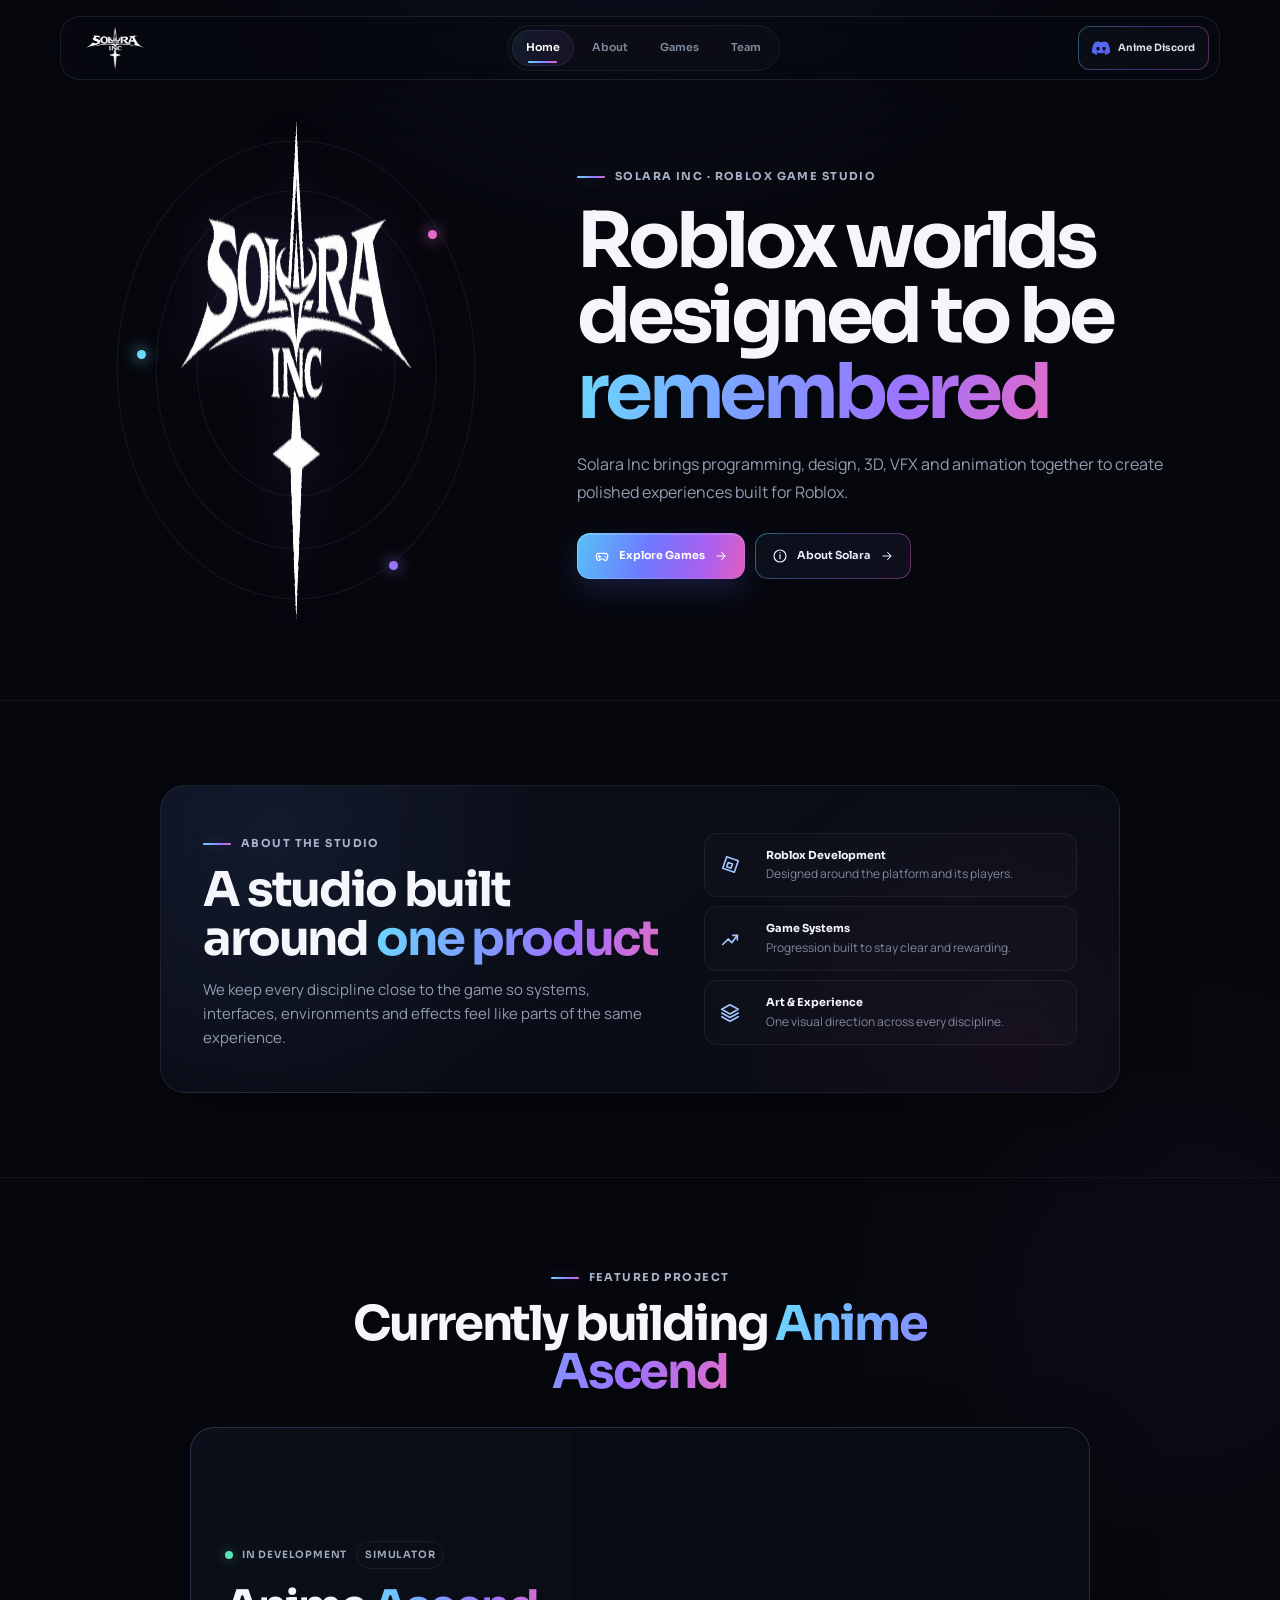
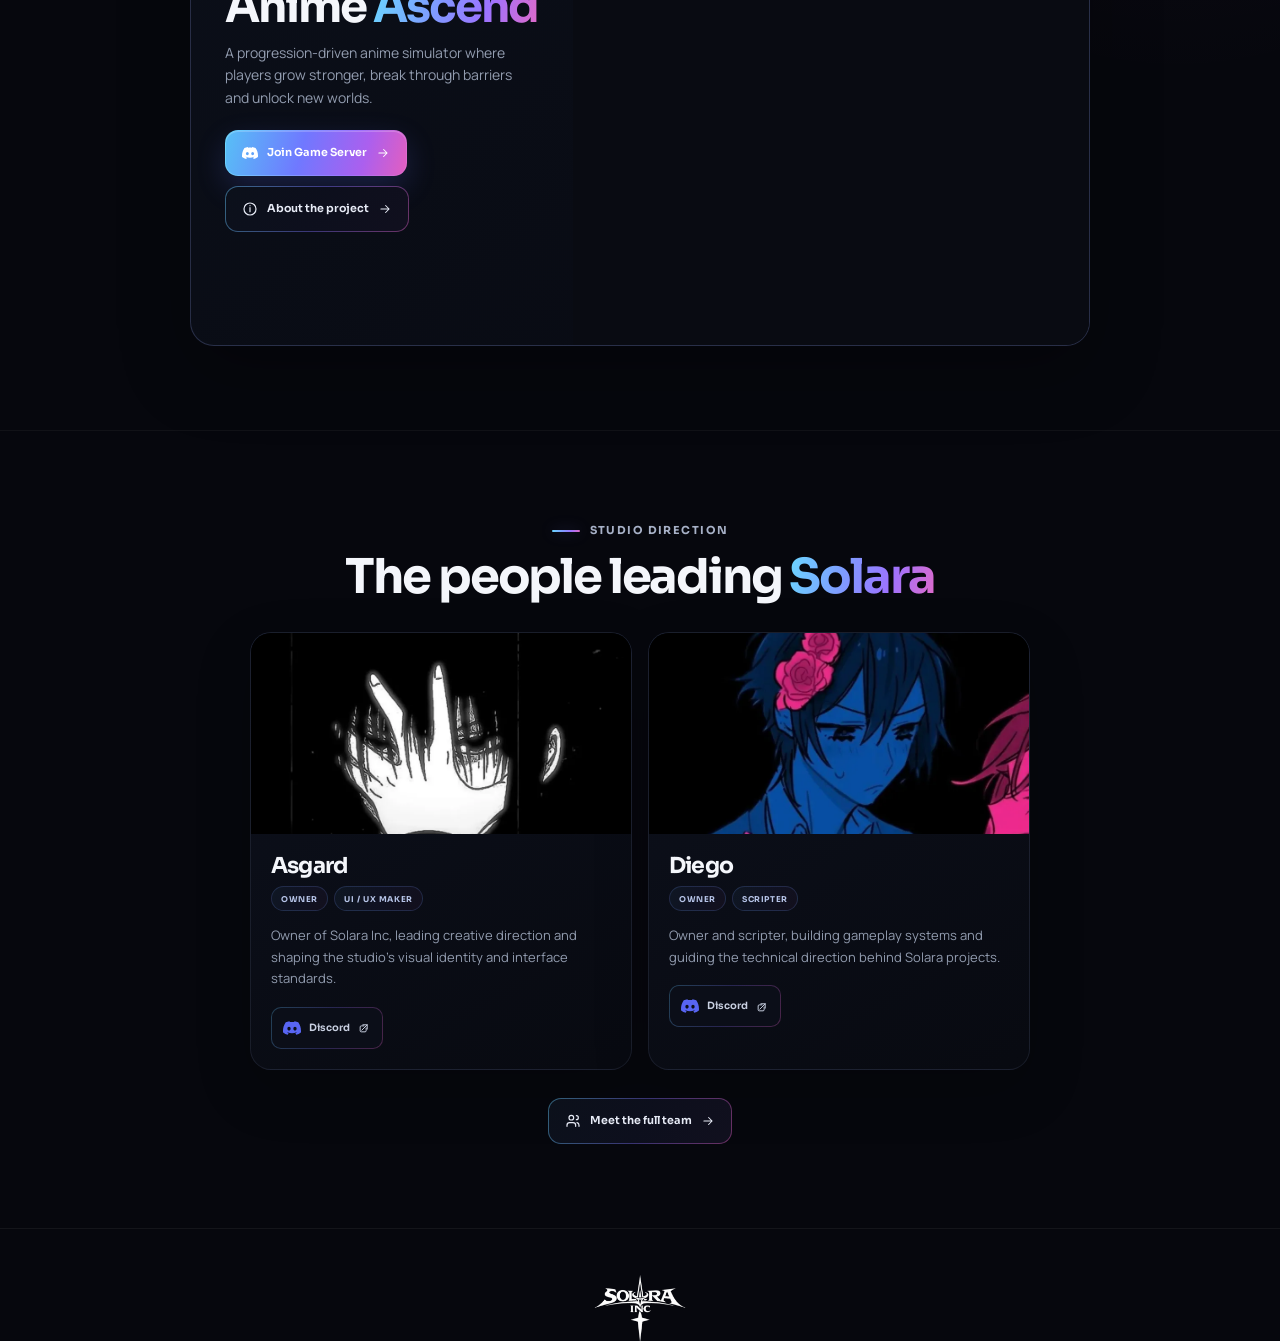
==== commit 5df51d4f: "Add files via upload" ====
--- a/index.html
+++ b/index.html
@@ -3,73 +3,357 @@
 <head>
   <meta charset="utf-8">
   <meta name="viewport" content="width=device-width,initial-scale=1,viewport-fit=cover">
-  <meta name="theme-color" content="#05060b">
-  <meta name="description" content="Solara Inc is a Roblox game studio focused on polished, distinctive experiences.">
+  <meta name="theme-color" content="#06070d">
+  <meta name="description" content="Solara Inc is a Roblox game studio creating polished experiences through programming, design, 3D, VFX and animation.">
   <meta name="robots" content="index,follow">
+  <link rel="canonical" href="https://solara-inc.vercel.app/">
   <meta property="og:type" content="website">
-  <meta property="og:title" content="Solara Inc — Game Studio">
-  <meta property="og:description" content="Creating worlds with identity.">
-  <meta property="og:image" content="assets/anime-ascend.webp">
+  <meta property="og:site_name" content="Solara Inc">
+  <meta property="og:title" content="Solara Inc — Roblox Game Studio">
+  <meta property="og:description" content="Roblox experiences shaped by programming, design, 3D, VFX and animation.">
+  <meta property="og:url" content="https://solara-inc.vercel.app/">
+  <meta property="og:image" content="https://solara-inc.vercel.app/assets/solara-preview.jpg">
+  <meta property="og:image:width" content="1200">
+  <meta property="og:image:height" content="630">
   <meta name="twitter:card" content="summary_large_image">
+  <meta name="twitter:title" content="Solara Inc — Roblox Game Studio">
+  <meta name="twitter:description" content="Roblox experiences shaped by programming, design, 3D, VFX and animation.">
+  <meta name="twitter:image" content="https://solara-inc.vercel.app/assets/solara-preview.jpg">
   <title>Solara Inc — Roblox Game Studio</title>
-  <link rel="icon" href="assets/solara-logo.png" type="image/png">
+  <link rel="icon" href="assets/favicon.png" type="image/png">
+  <link rel="apple-touch-icon" href="assets/favicon.png">
+  <link rel="preconnect" href="https://fonts.googleapis.com">
+  <link rel="preconnect" href="https://fonts.gstatic.com" crossorigin>
+  <link href="https://fonts.googleapis.com/css2?family=Manrope:wght@400;500;600;700&family=Sora:wght@500;600;700;800&display=swap" rel="stylesheet">
   <link rel="stylesheet" href="styles.css">
 </head>
-<body>
-  <svg class="svg-defs" aria-hidden="true">
-    <symbol id="i-arrow" viewBox="0 0 24 24"><path d="M5 12h13M13 6l6 6-6 6"/></symbol>
-    <symbol id="i-external" viewBox="0 0 24 24"><path d="M9 7h8v8M17 7 7 17"/><path d="M15 13v5a2 2 0 0 1-2 2H6a2 2 0 0 1-2-2v-7a2 2 0 0 1 2-2h5"/></symbol>
-    <symbol id="i-copy" viewBox="0 0 24 24"><rect x="8" y="8" width="10" height="10" rx="2"/><path d="M6 15H5a2 2 0 0 1-2-2V5a2 2 0 0 1 2-2h8a2 2 0 0 1 2 2v1"/></symbol>
-    <symbol id="i-menu" viewBox="0 0 24 24"><path d="M4 7h16M4 12h16M4 17h16"/></symbol>
-    <symbol id="i-close" viewBox="0 0 24 24"><path d="m6 6 12 12M18 6 6 18"/></symbol>
-    <symbol id="i-discord" viewBox="0 0 24 24"><path fill="currentColor" stroke="none" d="M20.317 4.3698a19.7913 19.7913 0 00-4.8851-1.5152.0741.0741 0 00-.0785.0371c-.211.3753-.4447.8648-.6083 1.2495-1.8447-.2762-3.68-.2762-5.4868 0-.1636-.3933-.4058-.8742-.6177-1.2495a.077.077 0 00-.0785-.037 19.7363 19.7363 0 00-4.8852 1.515.0699.0699 0 00-.0321.0277C.5334 9.0458-.319 13.5799.0992 18.0578a.0824.0824 0 00.0312.0561c2.0528 1.5076 4.0413 2.4228 5.9929 3.0294a.0777.0777 0 00.0842-.0276c.4616-.6304.8731-1.2952 1.226-1.9942a.076.076 0 00-.0416-.1057c-.6528-.2476-1.2743-.5495-1.8722-.8923a.077.077 0 01-.0076-.1277c.1258-.0943.2517-.1923.3718-.2914a.0743.0743 0 01.0776-.0105c3.9278 1.7933 8.18 1.7933 12.0614 0a.0739.0739 0 01.0785.0095c.1202.099.246.1981.3728.2924a.077.077 0 01-.0066.1276 12.2986 12.2986 0 01-1.873.8914.0766.0766 0 00-.0407.1067c.3604.698.7719 1.3628 1.225 1.9932a.076.076 0 00.0842.0286c1.961-.6067 3.9495-1.5219 6.0023-3.0294a.077.077 0 00.0313-.0552c.5004-5.177-.8382-9.6739-3.5485-13.6604a.061.061 0 00-.0312-.0286zM8.02 15.3312c-1.1825 0-2.1569-1.0857-2.1569-2.419 0-1.3332.9555-2.4189 2.157-2.4189 1.2108 0 2.1757 1.0952 2.1568 2.419 0 1.3332-.9555 2.4189-2.1569 2.4189zm7.9748 0c-1.1825 0-2.1569-1.0857-2.1569-2.419 0-1.3332.9554-2.4189 2.1569-2.4189 1.2108 0 2.1757 1.0952 2.1568 2.419 0 1.3332-.946 2.4189-2.1568 2.4189Z"/></symbol>
-    <symbol id="i-star" viewBox="0 0 24 24"><path d="m12 2 1.8 6.2L20 10l-6.2 1.8L12 18l-1.8-6.2L4 10l6.2-1.8L12 2Z"/></symbol>
-    <symbol id="i-cube" viewBox="0 0 24 24"><path d="m12 3 8 4.5v9L12 21l-8-4.5v-9L12 3Z"/><path d="m4 7.5 8 4.5 8-4.5M12 12v9"/></symbol>
-    <symbol id="i-bolt" viewBox="0 0 24 24"><path d="m13.5 2-8 12h6l-1 8 8-12h-6l1-8Z"/></symbol>
-
-    <symbol id="i-roblox" viewBox="0 0 24 24"><path d="m8.4 3 12.6 4.3-4.3 12.6L4.1 15.6 8.4 3Z"/><path d="m10.1 9.3 4.6 1.6-1.6 4.6-4.6-1.6 1.6-4.6Z"/></symbol>
-    <symbol id="i-users" viewBox="0 0 24 24"><path d="M16 20v-1.5a4 4 0 0 0-4-4H7a4 4 0 0 0-4 4V20"/><circle cx="9.5" cy="7" r="3.5"/><path d="M17 10a3 3 0 1 0 0-6M18 14.5a4 4 0 0 1 3 3.9V20"/></symbol>
-    <symbol id="i-gamepad" viewBox="0 0 24 24"><path d="M7.2 8h9.6a4 4 0 0 1 3.8 5.2l-1.3 4.1a2 2 0 0 1-3.2 1l-2.2-1.8h-3.8l-2.2 1.8a2 2 0 0 1-3.2-1l-1.3-4.1A4 4 0 0 1 7.2 8Z"/><path d="M8 11v4M6 13h4M16.5 12h.01M18 14h.01"/></symbol>
-    <symbol id="i-info" viewBox="0 0 24 24"><circle cx="12" cy="12" r="9"/><path d="M12 10v6M12 7h.01"/></symbol>
-    <symbol id="i-growth" viewBox="0 0 24 24"><path d="M4 18 10 12l4 4 6-8"/><path d="M15 8h5v5"/></symbol>
-
-    <symbol id="i-layers" viewBox="0 0 24 24"><path d="m12 3 9 5-9 5-9-5 9-5Z"/><path d="m3 12 9 5 9-5M3 16l9 5 9-5"/></symbol>
-  </svg>
-
-  <header class="site-header" id="siteHeader">
-    <div class="nav-shell">
-      <a class="brand" href="#home" data-route="home" aria-label="Solara Inc home">
-        <img src="assets/solara-logo.png" alt="Solara Inc">
-      </a>
-      <nav class="desktop-nav" aria-label="Main navigation">
-        <a href="#home" data-route="home">Home</a>
-        <a href="#about" data-route="about">About</a>
-        <a href="#games" data-route="games">Games</a>
-        <a href="#team" data-route="team">Team</a>
-      </nav>
-      <span class="mobile-route" id="mobileRoute">HOME</span>
-      <a class="nav-discord" href="https://discord.gg/rdV2qfe3ua" target="_blank" rel="noreferrer">Discord<svg><use href="#i-discord"></use></svg></a>
-      <button class="menu-btn" id="menuBtn" type="button" aria-label="Open menu" aria-expanded="false" aria-controls="mobileNav"><svg><use href="#i-menu"></use></svg></button>
-    </div>
-    <nav class="mobile-nav" id="mobileNav" aria-label="Mobile navigation">
-      <a href="#home" data-route="home">Home</a>
-      <a href="#about" data-route="about">About</a>
-      <a href="#games" data-route="games">Games</a>
-      <a href="#team" data-route="team">Team</a>
-      <a class="mobile-discord" href="https://discord.gg/rdV2qfe3ua" target="_blank" rel="noreferrer">Discord <svg><use href="#i-discord"></use></svg></a>
+<body class="page-home">
+<svg class="svg-defs" aria-hidden="true">
+  <symbol id="i-arrow" viewBox="0 0 24 24"><path d="M5 12h13M13 6l6 6-6 6"/></symbol>
+  <symbol id="i-external" viewBox="0 0 24 24"><path d="M9 7h8v8M17 7 7 17"/><path d="M15 13v5a2 2 0 0 1-2 2H6a2 2 0 0 1-2-2v-7a2 2 0 0 1 2-2h5"/></symbol>
+  <symbol id="i-menu" viewBox="0 0 24 24"><path d="M4 7h16M4 12h16M4 17h16"/></symbol>
+  <symbol id="i-close" viewBox="0 0 24 24"><path d="m6 6 12 12M18 6 6 18"/></symbol>
+  <symbol id="i-discord" viewBox="0 0 24 24"><path fill="currentColor" stroke="none" d="M20.317 4.3698a19.7913 19.7913 0 00-4.8851-1.5152.0741.0741 0 00-.0785.0371c-.211.3753-.4447.8648-.6083 1.2495-1.8447-.2762-3.68-.2762-5.4868 0-.1636-.3933-.4058-.8742-.6177-1.2495a.077.077 0 00-.0785-.037 19.7363 19.7363 0 00-4.8852 1.515.0699.0699 0 00-.0321.0277C.5334 9.0458-.319 13.5799.0992 18.0578a.0824.0824 0 00.0312.0561c2.0528 1.5076 4.0413 2.4228 5.9929 3.0294a.0777.0777 0 00.0842-.0276c.4616-.6304.8731-1.2952 1.226-1.9942a.076.076 0 00-.0416-.1057c-.6528-.2476-1.2743-.5495-1.8722-.8923a.077.077 0 01-.0076-.1277c.1258-.0943.2517-.1923.3718-.2914a.0743.0743 0 01.0776-.0105c3.9278 1.7933 8.18 1.7933 12.0614 0a.0739.0739 0 01.0785.0095c.1202.099.246.1981.3728.2924a.077.077 0 01-.0066.1276 12.2986 12.2986 0 01-1.873.8914.0766.0766 0 00-.0407.1067c.3604.698.7719 1.3628 1.225 1.9932a.076.076 0 00.0842.0286c1.961-.6067 3.9495-1.5219 6.0023-3.0294a.077.077 0 00.0313-.0552c.5004-5.177-.8382-9.6739-3.5485-13.6604a.061.061 0 00-.0312-.0286zM8.02 15.3312c-1.1825 0-2.1569-1.0857-2.1569-2.419 0-1.3332.9555-2.4189 2.157-2.4189 1.2108 0 2.1757 1.0952 2.1568 2.419 0 1.3332-.9555 2.4189-2.1569 2.4189zm7.9748 0c-1.1825 0-2.1569-1.0857-2.1569-2.419 0-1.3332.9554-2.4189 2.1569-2.4189 1.2108 0 2.1757 1.0952 2.1568 2.419 0 1.3332-.946 2.4189-2.1568 2.4189Z"/></symbol>
+  <symbol id="i-roblox" viewBox="0 0 24 24"><path d="m8.4 3 12.6 4.3-4.3 12.6L4.1 15.6 8.4 3Z"/><path d="m10.1 9.3 4.6 1.6-1.6 4.6-4.6-1.6 1.6-4.6Z"/></symbol>
+  <symbol id="i-users" viewBox="0 0 24 24"><path d="M16 20v-1.5a4 4 0 0 0-4-4H7a4 4 0 0 0-4 4V20"/><circle cx="9.5" cy="7" r="3.5"/><path d="M17 10a3 3 0 1 0 0-6M18 14.5a4 4 0 0 1 3 3.9V20"/></symbol>
+  <symbol id="i-gamepad" viewBox="0 0 24 24"><path d="M7.2 8h9.6a4 4 0 0 1 3.8 5.2l-1.3 4.1a2 2 0 0 1-3.2 1l-2.2-1.8h-3.8l-2.2 1.8a2 2 0 0 1-3.2-1l-1.3-4.1A4 4 0 0 1 7.2 8Z"/><path d="M8 11v4M6 13h4M16.5 12h.01M18 14h.01"/></symbol>
+  <symbol id="i-info" viewBox="0 0 24 24"><circle cx="12" cy="12" r="9"/><path d="M12 10v6M12 7h.01"/></symbol>
+  <symbol id="i-growth" viewBox="0 0 24 24"><path d="M4 18 10 12l4 4 6-8"/><path d="M15 8h5v5"/></symbol>
+  <symbol id="i-layers" viewBox="0 0 24 24"><path d="m12 3 9 5-9 5-9-5 9-5Z"/><path d="m3 12 9 5 9-5M3 16l9 5 9-5"/></symbol>
+  <symbol id="i-code" viewBox="0 0 24 24"><path d="m8 9-4 3 4 3M16 9l4 3-4 3M14 5l-4 14"/></symbol>
+  <symbol id="i-pen" viewBox="0 0 24 24"><path d="m4 20 4.5-1 10-10-3.5-3.5-10 10L4 20Z"/><path d="m13.8 6.7 3.5 3.5"/></symbol>
+  <symbol id="i-box" viewBox="0 0 24 24"><path d="m12 3 8 4.5v9L12 21l-8-4.5v-9L12 3Z"/><path d="m4 7.5 8 4.5 8-4.5M12 12v9"/></symbol>
+  <symbol id="i-spark" viewBox="0 0 24 24"><path d="m12 2 1.8 6.2L20 10l-6.2 1.8L12 18l-1.8-6.2L4 10l6.2-1.8L12 2Z"/></symbol>
+  <symbol id="i-motion" viewBox="0 0 24 24"><path d="M5 6h10M3 10h14M7 14h10M5 18h10"/><path d="m17 5 4 7-4 7"/></symbol>
+  <symbol id="i-ops" viewBox="0 0 24 24"><path d="M4 7h16M7 12h10M9 17h6"/><circle cx="8" cy="7" r="2"/><circle cx="15" cy="12" r="2"/><circle cx="11" cy="17" r="2"/></symbol>
+</svg>
+<header class="site-header" id="siteHeader">
+  <div class="nav-shell">
+    <a class="brand" href="#home" data-route="home" aria-label="Solara Inc home"><img src="assets/solara-logo.png" alt="Solara Inc"></a>
+    <nav class="desktop-nav" aria-label="Main navigation">
+      <a href="#home" data-route="home">Home</a><a href="#about" data-route="about">About</a><a href="#games" data-route="games">Games</a><a href="#team" data-route="team">Team</a>
     </nav>
-  </header>
-
-  <main id="app"></main>
-
-  <footer class="site-footer">
-    <div class="footer-grid">
-      <div class="footer-brand"><img src="assets/solara-logo.png" alt="Solara Inc"><span>Creating worlds with identity.</span></div>
-      <nav><a href="#home">Home</a><a href="#about">About</a><a href="#games">Games</a><a href="#team">Team</a><a class="footer-discord" href="https://discord.gg/rdV2qfe3ua" target="_blank" rel="noreferrer"><svg class="footer-ico" aria-hidden="true"><use href="#i-discord"></use></svg>Discord</a></nav>
-      <p>© 2026 Solara Inc. Not affiliated with Roblox Corporation.</p>
-    </div>
-  </footer>
-
-  <script src="app.js"></script>
-</body>
-</html>
+    <span class="mobile-page" id="mobilePage">HOME</span>
+    <a class="header-cta" data-anime-discord href="https://discord.gg/rdV2qfe3ua" target="_blank" rel="noreferrer"><svg class="ico" aria-hidden="true"><use href="#i-discord"></use></svg><span>Anime Discord</span></a>
+    <button class="menu-button" id="menuButton" type="button" aria-label="Open menu" aria-expanded="false" aria-controls="mobileMenu"><svg class="ico" aria-hidden="true"><use href="#i-menu"></use></svg></button>
+  </div>
+  <div class="mobile-menu" id="mobileMenu"><nav aria-label="Mobile navigation">
+    <a href="#home" data-route="home">Home</a><a href="#about" data-route="about">About</a><a href="#games" data-route="games">Games</a><a href="#team" data-route="team">Team</a>
+    <a class="mobile-discord" data-anime-discord href="https://discord.gg/rdV2qfe3ua" target="_blank" rel="noreferrer"><svg class="ico" aria-hidden="true"><use href="#i-discord"></use></svg>Anime Ascend Discord</a>
+  </nav></div>
+</header>
+<main id="app">
+  <section class="page-view" data-page="home" id="home"><section class="hero">
+  <div class="shell hero-grid">
+    <div class="hero-visual reveal" aria-hidden="true">
+      <span class="orbit orbit-1"></span><span class="orbit orbit-2"></span><span class="orbit orbit-3"></span>
+      <i class="orb-dot dot-a"></i><i class="orb-dot dot-b"></i><i class="orb-dot dot-c"></i>
+      <img src="assets/solara-logo.png" width="688" height="499" alt="">
+    </div>
+    <div class="hero-copy reveal">
+      <span class="eyebrow">Solara Inc · Roblox Game Studio</span>
+      <h1>Roblox worlds designed to be <span class="gradient-text">remembered</span></h1>
+      <p>Solara Inc brings programming, design, 3D, VFX and animation together to create polished experiences built for Roblox.</p>
+      <div class="button-row"><a class="button button--primary" href="#games" data-route="games"><svg class="ico" aria-hidden="true"><use href="#i-gamepad"></use></svg><span>Explore Games</span><svg class="ico" aria-hidden="true"><use href="#i-arrow"></use></svg></a><a class="button button--secondary" href="#about" data-route="about"><svg class="ico" aria-hidden="true"><use href="#i-info"></use></svg><span>About Solara</span><svg class="ico" aria-hidden="true"><use href="#i-arrow"></use></svg></a></div>
+    </div>
+  </div>
+</section>
+
+<section class="section">
+  <div class="shell">
+    <div class="studio-intro reveal">
+      <div>
+        <span class="eyebrow">About the studio</span>
+        <h2>A studio built around <span class="gradient-text">one product</span></h2>
+        <p>We keep every discipline close to the game so systems, interfaces, environments and effects feel like parts of the same experience.</p>
+      </div>
+      <div class="studio-pillars">
+        <div><svg class="ico" aria-hidden="true"><use href="#i-roblox"></use></svg><strong>Roblox Development</strong><span>Designed around the platform and its players.</span></div>
+        <div><svg class="ico" aria-hidden="true"><use href="#i-growth"></use></svg><strong>Game Systems</strong><span>Progression built to stay clear and rewarding.</span></div>
+        <div><svg class="ico" aria-hidden="true"><use href="#i-layers"></use></svg><strong>Art & Experience</strong><span>One visual direction across every discipline.</span></div>
+      </div>
+    </div>
+  </div>
+</section>
+
+<section class="section section--project">
+  <div class="shell">
+    <header class="section-heading reveal"><span class="eyebrow">Featured project</span><h2>Currently building <span class="gradient-text">Anime Ascend</span></h2></header>
+    
+<article class="project-card reveal" id="anime-ascend">
+  <div class="project-copy">
+    <div class="project-meta"><span class="status-dot"></span><span>In development</span><span class="project-type">Simulator</span></div>
+    <h2>Anime <span class="gradient-text">Ascend</span></h2>
+    <p>A progression-driven anime simulator where players grow stronger, break through barriers and unlock new worlds.</p>
+    <div class="project-actions">
+      <a class="button button--primary" href="https://discord.gg/rdV2qfe3ua" target="_blank" rel="noreferrer"><svg class="ico" aria-hidden="true"><use href="#i-discord"></use></svg><span>Join Game Server</span><svg class="ico" aria-hidden="true"><use href="#i-arrow"></use></svg></a>
+      <a class="button button--secondary" href="#games" data-route="games"><svg class="ico" aria-hidden="true"><use href="#i-info"></use></svg><span>About the project</span><svg class="ico" aria-hidden="true"><use href="#i-arrow"></use></svg></a>
+    </div>
+  </div>
+  <div class="project-art">
+    <picture>
+      <source media="(max-width: 640px)" srcset="assets/anime-ascend.webp">
+      <img src="assets/anime-ascend-wide.webp" width="1600" height="900" alt="Anime Ascend" loading="lazy" decoding="async">
+    </picture>
+  </div>
+</article>
+  </div>
+</section>
+
+<section class="section">
+  <div class="shell">
+    <header class="section-heading reveal"><span class="eyebrow">Studio direction</span><h2>The people leading <span class="gradient-text">Solara</span></h2></header>
+    <div class="leadership-grid">
+<article class="member-card member-card--compact reveal" style="--image-position:50% 42%">
+  <div class="member-photo"><img src="assets/asgard.webp" width="640" height="360" loading="lazy" decoding="async" alt="Asgard"></div>
+  <div class="member-content">
+    <h3>Asgard</h3>
+    <div class="role-chips"><span>OWNER</span><span>UI / UX MAKER</span></div>
+    <p>Owner of Solara Inc, leading creative direction and shaping the studio’s visual identity and interface standards.</p>
+    <a class="profile-link" href="https://discord.com/users/1187421394695376968" target="_blank" rel="noreferrer"><svg class="ico" aria-hidden="true"><use href="#i-discord"></use></svg><span>Discord</span><svg class="ico" aria-hidden="true"><use href="#i-external"></use></svg></a>
+  </div>
+</article>
+<article class="member-card member-card--compact reveal" style="--image-position:50% 42%">
+  <div class="member-photo"><img src="assets/diego.webp" width="640" height="360" loading="lazy" decoding="async" alt="Diego"></div>
+  <div class="member-content">
+    <h3>Diego</h3>
+    <div class="role-chips"><span>OWNER</span><span>SCRIPTER</span></div>
+    <p>Owner and scripter, building gameplay systems and guiding the technical direction behind Solara projects.</p>
+    <a class="profile-link" href="https://discord.com/users/1248575202946846755" target="_blank" rel="noreferrer"><svg class="ico" aria-hidden="true"><use href="#i-discord"></use></svg><span>Discord</span><svg class="ico" aria-hidden="true"><use href="#i-external"></use></svg></a>
+  </div>
+</article></div>
+    <div class="center-action"><a class="button button--secondary" href="#team" data-route="team"><svg class="ico" aria-hidden="true"><use href="#i-users"></use></svg><span>Meet the full team</span><svg class="ico" aria-hidden="true"><use href="#i-arrow"></use></svg></a></div>
+  </div>
+</section></section>
+  <section class="page-view" data-page="about" id="about" hidden><section class="page-hero">
+  <div class="shell page-hero-inner reveal">
+    <span class="eyebrow">About Solara</span>
+    <h1>A game studio focused on <span class="gradient-text">cohesive Roblox experiences</span></h1>
+    <p>Solara Inc brings programming, design, 3D, VFX and animation together to build polished games for Roblox. Our current focus is progression-driven simulator experiences.</p>
+    <div class="button-row"><a class="button button--primary" href="#games" data-route="games"><svg class="ico" aria-hidden="true"><use href="#i-gamepad"></use></svg><span>Explore Games</span><svg class="ico" aria-hidden="true"><use href="#i-arrow"></use></svg></a><a class="button button--secondary" href="#team" data-route="team"><svg class="ico" aria-hidden="true"><use href="#i-users"></use></svg><span>Meet the Team</span><svg class="ico" aria-hidden="true"><use href="#i-arrow"></use></svg></a></div>
+  </div>
+</section>
+
+<section class="section">
+  <div class="shell">
+    <div class="capability-grid">
+      <article class="capability-card reveal"><svg class="ico" aria-hidden="true"><use href="#i-roblox"></use></svg><span>01</span><h2>Roblox Development</h2><p>Built around the platform, its social ecosystem and how players actually move through Roblox experiences.</p></article>
+      <article class="capability-card reveal"><svg class="ico" aria-hidden="true"><use href="#i-growth"></use></svg><span>02</span><h2>Game Systems</h2><p>Progression, upgrades and interaction loops designed to be clear, rewarding and easy to expand.</p></article>
+      <article class="capability-card reveal"><svg class="ico" aria-hidden="true"><use href="#i-layers"></use></svg><span>03</span><h2>Art & Experience</h2><p>UI/UX, 3D, environments, VFX and animation developed with one visual direction.</p></article>
+    </div>
+  </div>
+</section>
+
+<section class="section">
+  <div class="shell">
+    <div class="principle-card reveal">
+      <div class="principle-logo"><span class="orbit orbit-1"></span><span class="orbit orbit-2"></span><img src="assets/solara-logo.png" alt="" width="688" height="499"></div>
+      <div><span class="eyebrow">How we work</span><h2>One product, <span class="gradient-text">one direction</span></h2><p>We do not treat programming, art, design and operations as isolated pieces. Every discipline stays close to the game so the final experience feels consistent from the first interface to the last world.</p></div>
+    </div>
+  </div>
+</section>
+
+<section class="section section--project">
+  <div class="shell">
+    <header class="section-heading reveal"><span class="eyebrow">Current focus</span><h2>Our first project is <span class="gradient-text">Anime Ascend</span></h2><p>A simulator built around progression, exploration and unlocking new worlds.</p></header>
+    <div class="center-action"><a class="button button--primary" href="#games" data-route="games"><svg class="ico" aria-hidden="true"><use href="#i-gamepad"></use></svg><span>View the project</span><svg class="ico" aria-hidden="true"><use href="#i-arrow"></use></svg></a><a class="button button--secondary" href="https://discord.gg/rdV2qfe3ua" target="_blank" rel="noreferrer"><svg class="ico" aria-hidden="true"><use href="#i-discord"></use></svg><span>Join game server</span><svg class="ico" aria-hidden="true"><use href="#i-arrow"></use></svg></a></div>
+  </div>
+</section></section>
+  <section class="page-view" data-page="games" id="games" hidden><section class="page-hero page-hero--compact">
+  <div class="shell page-hero-inner reveal">
+    <span class="eyebrow">Games</span>
+    <h1>Experiences built by <span class="gradient-text">Solara</span></h1>
+    <p>Our projects are developed around clear progression, strong presentation and a visual identity that belongs to the game.</p>
+  </div>
+</section>
+<section class="section section--project-list"><div class="shell">
+<article class="project-card project-card--large reveal" id="anime-ascend">
+  <div class="project-copy">
+    <div class="project-meta"><span class="status-dot"></span><span>In development</span><span class="project-type">Simulator</span></div>
+    <h2>Anime <span class="gradient-text">Ascend</span></h2>
+    <p>A progression-driven anime simulator where players grow stronger, break through barriers and unlock new worlds.</p>
+    <div class="project-actions">
+      <a class="button button--primary" href="https://discord.gg/rdV2qfe3ua" target="_blank" rel="noreferrer"><svg class="ico" aria-hidden="true"><use href="#i-discord"></use></svg><span>Join Game Server</span><svg class="ico" aria-hidden="true"><use href="#i-arrow"></use></svg></a>
+      
+    </div>
+  </div>
+  <div class="project-art">
+    <picture>
+      <source media="(max-width: 640px)" srcset="assets/anime-ascend.webp">
+      <img src="assets/anime-ascend-wide.webp" width="1600" height="900" alt="Anime Ascend" loading="lazy" decoding="async">
+    </picture>
+  </div>
+</article></div></section></section>
+  <section class="page-view" data-page="team" id="team" hidden><section class="page-hero page-hero--compact">
+  <div class="shell page-hero-inner reveal">
+    <span class="eyebrow">Studio directory</span>
+    <h1>The people behind <span class="gradient-text">Solara</span></h1>
+    <p>Developers, artists and managers working across one studio direction.</p>
+  </div>
+</section>
+<section class="section team-directory"><div class="shell">
+<section class="team-group" id="leadership">
+  <div class="team-group-head reveal"><div class="team-group-icon"><svg class="ico" aria-hidden="true"><use href="#i-users"></use></svg></div><div><h2>Leadership</h2><p>Studio direction and creative ownership.</p></div></div>
+  <div class="team-grid">
+<article class="member-card reveal" style="--image-position:50% 42%">
+  <div class="member-photo"><img src="assets/asgard.webp" width="640" height="360" loading="lazy" decoding="async" alt="Asgard"></div>
+  <div class="member-content">
+    <h3>Asgard</h3>
+    <div class="role-chips"><span>OWNER</span><span>UI / UX MAKER</span></div>
+    <p>Owner of Solara Inc, leading creative direction and shaping the studio’s visual identity and interface standards.</p>
+    <a class="profile-link" href="https://discord.com/users/1187421394695376968" target="_blank" rel="noreferrer"><svg class="ico" aria-hidden="true"><use href="#i-discord"></use></svg><span>Discord</span><svg class="ico" aria-hidden="true"><use href="#i-external"></use></svg></a>
+  </div>
+</article>
+<article class="member-card reveal" style="--image-position:50% 42%">
+  <div class="member-photo"><img src="assets/diego.webp" width="640" height="360" loading="lazy" decoding="async" alt="Diego"></div>
+  <div class="member-content">
+    <h3>Diego</h3>
+    <div class="role-chips"><span>OWNER</span><span>SCRIPTER</span></div>
+    <p>Owner and scripter, building gameplay systems and guiding the technical direction behind Solara projects.</p>
+    <a class="profile-link" href="https://discord.com/users/1248575202946846755" target="_blank" rel="noreferrer"><svg class="ico" aria-hidden="true"><use href="#i-discord"></use></svg><span>Discord</span><svg class="ico" aria-hidden="true"><use href="#i-external"></use></svg></a>
+  </div>
+</article></div>
+</section>
+<section class="team-group" id="development">
+  <div class="team-group-head reveal"><div class="team-group-icon"><svg class="ico" aria-hidden="true"><use href="#i-code"></use></svg></div><div><h2>Development</h2><p>Programming and gameplay systems.</p></div></div>
+  <div class="team-grid">
+<article class="member-card reveal" style="--image-position:50% 40%">
+  <div class="member-photo"><img src="assets/guga.webp" width="640" height="360" loading="lazy" decoding="async" alt="Guga"></div>
+  <div class="member-content">
+    <h3>Guga</h3>
+    <div class="role-chips"><span>PROGRAMMER</span></div>
+    <p>Programmer focused on reliable game systems, technical foundations and the features that power each experience.</p>
+    <a class="profile-link" href="https://discord.com/users/738811406501281844" target="_blank" rel="noreferrer"><svg class="ico" aria-hidden="true"><use href="#i-discord"></use></svg><span>Discord</span><svg class="ico" aria-hidden="true"><use href="#i-external"></use></svg></a>
+  </div>
+</article>
+<article class="member-card reveal" style="--image-position:50% 43%">
+  <div class="member-photo"><img src="assets/igortyy.webp" width="640" height="360" loading="lazy" decoding="async" alt="Igor"></div>
+  <div class="member-content">
+    <h3>Igor</h3>
+    <div class="role-chips"><span>SCRIPTER</span></div>
+    <p>Scripter focused on gameplay logic, progression systems and the interactive mechanics behind each experience.</p>
+    <a class="profile-link" href="https://discord.com/users/595417031587921921" target="_blank" rel="noreferrer"><svg class="ico" aria-hidden="true"><use href="#i-discord"></use></svg><span>Discord</span><svg class="ico" aria-hidden="true"><use href="#i-external"></use></svg></a>
+  </div>
+</article></div>
+</section>
+<section class="team-group" id="product-design">
+  <div class="team-group-head reveal"><div class="team-group-icon"><svg class="ico" aria-hidden="true"><use href="#i-pen"></use></svg></div><div><h2>Product Design</h2><p>Interfaces and player experience.</p></div></div>
+  <div class="team-grid">
+<article class="member-card reveal" style="--image-position:50% 47%">
+  <div class="member-photo"><img src="assets/shinzaki.webp" width="640" height="360" loading="lazy" decoding="async" alt="Shinzaki"></div>
+  <div class="member-content">
+    <h3>Shinzaki</h3>
+    <div class="role-chips"><span>UI / UX MAKER</span></div>
+    <p>Designs interfaces and player flows that keep every interaction clear, responsive and consistent with the game.</p>
+    <a class="profile-link" href="https://discord.com/users/1475261480495611956" target="_blank" rel="noreferrer"><svg class="ico" aria-hidden="true"><use href="#i-discord"></use></svg><span>Discord</span><svg class="ico" aria-hidden="true"><use href="#i-external"></use></svg></a>
+  </div>
+</article></div>
+</section>
+<section class="team-group" id="3d-worldbuilding">
+  <div class="team-group-head reveal"><div class="team-group-icon"><svg class="ico" aria-hidden="true"><use href="#i-box"></use></svg></div><div><h2>3D & Worldbuilding</h2><p>Assets, environments and playable worlds.</p></div></div>
+  <div class="team-grid">
+<article class="member-card reveal" style="--image-position:50% 45%">
+  <div class="member-photo"><img src="assets/susu.webp" width="640" height="360" loading="lazy" decoding="async" alt="Susu"></div>
+  <div class="member-content">
+    <h3>Susu</h3>
+    <div class="role-chips"><span>MODELER</span></div>
+    <p>Creates 3D assets that define the shape, detail and visual language of Solara’s worlds.</p>
+    <a class="profile-link" href="https://discord.com/users/1181353153082433638" target="_blank" rel="noreferrer"><svg class="ico" aria-hidden="true"><use href="#i-discord"></use></svg><span>Discord</span><svg class="ico" aria-hidden="true"><use href="#i-external"></use></svg></a>
+  </div>
+</article>
+<article class="member-card reveal" style="--image-position:50% 50%">
+  <div class="member-photo"><img src="assets/osnofa.webp" width="640" height="360" loading="lazy" decoding="async" alt="Osnofa"></div>
+  <div class="member-content">
+    <h3>Osnofa</h3>
+    <div class="role-chips"><span>BUILDER</span></div>
+    <p>Builds environments and playable spaces with clear composition, atmosphere and room for gameplay.</p>
+    <a class="profile-link" href="https://discord.com/users/1413268553620000950" target="_blank" rel="noreferrer"><svg class="ico" aria-hidden="true"><use href="#i-discord"></use></svg><span>Discord</span><svg class="ico" aria-hidden="true"><use href="#i-external"></use></svg></a>
+  </div>
+</article></div>
+</section>
+<section class="team-group" id="vfx">
+  <div class="team-group-head reveal"><div class="team-group-icon"><svg class="ico" aria-hidden="true"><use href="#i-spark"></use></svg></div><div><h2>VFX</h2><p>Effects for combat, abilities and gameplay feedback.</p></div></div>
+  <div class="team-grid">
+<article class="member-card reveal" style="--image-position:50% 45%">
+  <div class="member-photo"><img src="assets/sanny.webp" width="640" height="360" loading="lazy" decoding="async" alt="Sanny"></div>
+  <div class="member-content">
+    <h3>Sanny</h3>
+    <div class="role-chips"><span>VFX MAKER</span></div>
+    <p>Creates visual effects for combat, abilities and key moments, giving gameplay stronger feedback and impact.</p>
+    <a class="profile-link" href="https://discord.com/users/1537203659580907631" target="_blank" rel="noreferrer"><svg class="ico" aria-hidden="true"><use href="#i-discord"></use></svg><span>Discord</span><svg class="ico" aria-hidden="true"><use href="#i-external"></use></svg></a>
+  </div>
+</article>
+<article class="member-card reveal" style="--image-position:50% 43%">
+  <div class="member-photo"><img src="assets/gojo.webp" width="640" height="360" loading="lazy" decoding="async" alt="Gojo"></div>
+  <div class="member-content">
+    <h3>Gojo</h3>
+    <div class="role-chips"><span>VFX MAKER</span></div>
+    <p>Creates gameplay-focused VFX that add clarity, energy and impact to important actions and moments.</p>
+    <a class="profile-link" href="https://discord.com/users/925220475519504404" target="_blank" rel="noreferrer"><svg class="ico" aria-hidden="true"><use href="#i-discord"></use></svg><span>Discord</span><svg class="ico" aria-hidden="true"><use href="#i-external"></use></svg></a>
+  </div>
+</article></div>
+</section>
+<section class="team-group" id="animation">
+  <div class="team-group-head reveal"><div class="team-group-icon"><svg class="ico" aria-hidden="true"><use href="#i-motion"></use></svg></div><div><h2>Animation</h2><p>Character and gameplay motion.</p></div></div>
+  <div class="team-grid">
+<article class="member-card reveal" style="--image-position:50% 44%">
+  <div class="member-photo"><img src="assets/meg.webp" width="640" height="360" loading="lazy" decoding="async" alt="Meg"></div>
+  <div class="member-content">
+    <h3>Meg</h3>
+    <div class="role-chips"><span>ANIMATOR</span></div>
+    <p>Brings characters and gameplay moments to life through expressive, readable animation.</p>
+    <a class="profile-link" href="https://discord.com/users/867405277569613894" target="_blank" rel="noreferrer"><svg class="ico" aria-hidden="true"><use href="#i-discord"></use></svg><span>Discord</span><svg class="ico" aria-hidden="true"><use href="#i-external"></use></svg></a>
+  </div>
+</article></div>
+</section>
+<section class="team-group" id="operations">
+  <div class="team-group-head reveal"><div class="team-group-icon"><svg class="ico" aria-hidden="true"><use href="#i-ops"></use></svg></div><div><h2>Operations</h2><p>Studio coordination and community infrastructure.</p></div></div>
+  <div class="team-grid">
+<article class="member-card reveal" style="--image-position:50% 42%">
+  <div class="member-photo"><img src="assets/kzyh.webp" width="640" height="360" loading="lazy" decoding="async" alt="Kzyh"></div>
+  <div class="member-content">
+    <h3>Kzyh</h3>
+    <div class="role-chips"><span>MANAGER</span></div>
+    <p>Manages studio operations and configures the official servers and community infrastructure used by Solara projects.</p>
+    <a class="profile-link" href="https://discord.com/users/1360958504063471747" target="_blank" rel="noreferrer"><svg class="ico" aria-hidden="true"><use href="#i-discord"></use></svg><span>Discord</span><svg class="ico" aria-hidden="true"><use href="#i-external"></use></svg></a>
+  </div>
+</article>
+<article class="member-card reveal" style="--image-position:50% 38%">
+  <div class="member-photo"><img src="assets/espanhola.jpg" width="640" height="360" loading="lazy" decoding="async" alt="Espanhola"></div>
+  <div class="member-content">
+    <h3>Espanhola</h3>
+    <div class="role-chips"><span>MANAGER</span></div>
+    <p>Supports studio operations, team coordination and the organization that keeps projects moving smoothly.</p>
+    <a class="profile-link" href="https://discord.com/users/1023336106839777391" target="_blank" rel="noreferrer"><svg class="ico" aria-hidden="true"><use href="#i-discord"></use></svg><span>Discord</span><svg class="ico" aria-hidden="true"><use href="#i-external"></use></svg></a>
+  </div>
+</article></div>
+</section></div></section></section>
+</main>
+<footer class="site-footer"><div class="shell footer-inner">
+  <div class="footer-brand"><img src="assets/solara-logo.png" alt="Solara Inc"><p>Roblox experiences shaped by one creative direction.</p></div>
+  <nav aria-label="Footer navigation"><a href="#home" data-route="home">Home</a><a href="#about" data-route="about">About</a><a href="#games" data-route="games">Games</a><a href="#team" data-route="team">Team</a><a data-anime-discord href="https://discord.gg/rdV2qfe3ua" target="_blank" rel="noreferrer"><svg class="ico" aria-hidden="true"><use href="#i-discord"></use></svg>Anime Discord</a></nav>
+  <p class="legal">© 2026 Solara Inc. Not affiliated with Roblox Corporation.</p>
+</div></footer>
+<script type="application/ld+json">{"@context":"https://schema.org","@type":"Organization","name":"Solara Inc","url":"https://solara-inc.vercel.app","logo":"https://solara-inc.vercel.app/assets/solara-logo.png","description":"Roblox game studio creating polished, progression-driven experiences."}</script>
+<script src="app.js" defer></script>
+</body></html>
--- a/styles.css
+++ b/styles.css
@@ -1,754 +1,227 @@
-@import url('https://fonts.googleapis.com/css2?family=Manrope:wght@400;500;600;700&family=Sora:wght@500;600;700;800&display=swap');
 
 :root{
-  --bg:#05060b;
+  --bg:#06070d;
   --bg-2:#080a12;
-  --surface:#0b0e18;
-  --surface-2:#101421;
-  --text:#f6f8ff;
-  --muted:#8d96aa;
-  --muted-2:#626b7f;
-  --line:rgba(255,255,255,.075);
-  --line-strong:rgba(151,173,255,.20);
-  --blue:#63d2ff;
-  --violet:#8374ff;
-  --pink:#e865cf;
-  --green:#61e6b5;
+  --panel:#0c101a;
+  --panel-2:#0a0d16;
+  --text:#f4f6fb;
+  --muted:#929caf;
+  --muted-2:#667085;
+  --line:rgba(151,164,214,.12);
+  --line-strong:rgba(137,154,231,.24);
+  --cyan:#6ad9ff;
+  --blue:#7e9cff;
+  --violet:#9c73ff;
+  --pink:#e26ac8;
+  --discord:#5865F2;
+  --gradient:linear-gradient(105deg,var(--cyan),var(--blue) 38%,var(--violet) 68%,var(--pink));
+  --display:'Sora',system-ui,sans-serif;
+  --body:'Manrope',system-ui,sans-serif;
   --shell:min(1120px,calc(100% - 40px));
-  --display:'Sora',system-ui,-apple-system,BlinkMacSystemFont,'Segoe UI',sans-serif;
-  --body:'Manrope',system-ui,-apple-system,BlinkMacSystemFont,'Segoe UI',sans-serif;
   --ease:cubic-bezier(.2,.75,.2,1);
-  --shadow:0 24px 70px rgba(0,0,0,.30);
-}
-
+  --shadow:0 25px 70px rgba(0,0,0,.28);
+}
 *{box-sizing:border-box}
 html{scroll-behavior:smooth;background:var(--bg)}
-body{margin:0;min-width:320px;overflow-x:hidden;background:
-  radial-gradient(circle at 50% -10%,rgba(112,96,255,.10),transparent 34rem),
-  radial-gradient(circle at 95% 40%,rgba(226,96,207,.035),transparent 28rem),
-  linear-gradient(180deg,#05060b 0%,#06070d 52%,#05060b 100%);
-  color:var(--text);font-family:var(--body);font-size:15px;line-height:1.6;-webkit-font-smoothing:antialiased;text-rendering:optimizeLegibility}
+body{margin:0;min-width:320px;background:
+  radial-gradient(circle at 50% -8%,rgba(95,112,255,.10),transparent 32rem),
+  radial-gradient(circle at 92% 42%,rgba(225,93,198,.035),transparent 24rem),
+  var(--bg);color:var(--text);font-family:var(--body);font-size:15px;line-height:1.6;-webkit-font-smoothing:antialiased;overflow-x:hidden}
+body.menu-open{overflow:hidden}
 a{color:inherit;text-decoration:none}
-button{font:inherit;color:inherit}
 img{display:block;max-width:100%}
-svg{display:block}
+button{font:inherit}
 .svg-defs{position:absolute;width:0;height:0;overflow:hidden}
-.ico{width:15px;height:15px;fill:none;stroke:currentColor;stroke-width:1.8;stroke-linecap:round;stroke-linejoin:round}
+.ico{width:18px;height:18px;fill:none;stroke:currentColor;stroke-width:1.8;stroke-linecap:round;stroke-linejoin:round;flex:0 0 auto}
 .shell{width:var(--shell);margin-inline:auto}
-.gradient{background:linear-gradient(100deg,var(--blue),var(--violet) 53%,var(--pink));-webkit-background-clip:text;background-clip:text;color:transparent}
-.kicker{display:inline-flex;align-items:center;gap:10px;font-family:var(--display);font-size:10px;font-weight:700;letter-spacing:.16em;text-transform:uppercase;color:#909aaf}
-.kicker::before{content:"";width:28px;height:1px;background:linear-gradient(90deg,var(--blue),var(--pink));box-shadow:0 0 10px rgba(116,143,255,.35)}
-
-/* Header */
-.site-header{position:fixed;z-index:100;left:0;right:0;top:18px;transition:transform .35s var(--ease),opacity .3s ease}
-.site-header.hidden{transform:translateY(-115%);opacity:0}
-.nav-shell{width:min(1080px,calc(100% - 32px));height:68px;margin:auto;padding:8px 10px 8px 18px;display:grid;grid-template-columns:1fr auto 1fr;align-items:center;border:1px solid transparent;border-radius:22px;background:
-  linear-gradient(rgba(8,10,18,.90),rgba(8,10,18,.90)) padding-box,
-  linear-gradient(110deg,rgba(99,210,255,.22),rgba(131,116,255,.18),rgba(232,101,207,.22)) border-box;
-  box-shadow:0 12px 40px rgba(0,0,0,.20);backdrop-filter:blur(20px) saturate(135%);transition:background .25s,border-color .25s,box-shadow .25s}
-.site-header.scrolled .nav-shell{background:
-  linear-gradient(rgba(7,9,16,.94),rgba(7,9,16,.94)) padding-box,
-  linear-gradient(110deg,rgba(99,210,255,.30),rgba(131,116,255,.23),rgba(232,101,207,.28)) border-box;
-  box-shadow:0 18px 45px rgba(0,0,0,.33)}
-.brand{justify-self:start;display:flex;align-items:center;padding:4px 2px}
-.brand img{width:76px;height:40px;object-fit:contain;filter:drop-shadow(0 0 12px rgba(151,163,255,.10))}
-.desktop-nav{justify-self:center;display:flex;align-items:center;padding:4px;border:1px solid rgba(255,255,255,.055);border-radius:13px;background:rgba(255,255,255,.018)}
-.desktop-nav a{position:relative;padding:9px 14px;border-radius:9px;font-family:var(--display);font-size:11px;font-weight:600;color:#747d91;transition:color .22s ease,background .22s ease}
+.gradient-text{background:var(--gradient);-webkit-background-clip:text;background-clip:text;color:transparent}
+.eyebrow{display:inline-flex;align-items:center;gap:10px;color:#a7b1c7;font-family:var(--display);font-size:11px;font-weight:700;letter-spacing:.13em;text-transform:uppercase}
+.eyebrow:before{content:"";width:28px;height:2px;border-radius:2px;background:var(--gradient);box-shadow:0 0 14px rgba(135,132,255,.34)}
+h1,h2,h3,p{margin-top:0}
+h1,h2,h3{font-family:var(--display)}
+h1{font-size:clamp(48px,6vw,78px);line-height:.98;letter-spacing:-.055em}
+h2{font-size:clamp(31px,4vw,48px);line-height:1.02;letter-spacing:-.045em}
+p{color:var(--muted)}
+
+.site-header{position:fixed;z-index:60;left:0;right:0;top:16px;pointer-events:none}
+.nav-shell{pointer-events:auto;width:min(1160px,calc(100% - 32px));height:64px;margin:auto;padding:8px 10px 8px 16px;border:1px solid rgba(140,154,220,.14);border-radius:20px;background:rgba(7,9,16,.76);backdrop-filter:blur(20px) saturate(145%);display:grid;grid-template-columns:1fr auto 1fr;align-items:center;box-shadow:0 14px 45px rgba(0,0,0,.18);transition:.3s var(--ease)}
+.site-header.scrolled .nav-shell{background:rgba(7,9,16,.9);border-color:rgba(144,157,226,.22);box-shadow:0 16px 50px rgba(0,0,0,.28)}
+.brand{justify-self:start}
+.brand img{width:76px;height:42px;object-fit:contain}
+.desktop-nav{display:flex;gap:4px;padding:4px;border:1px solid rgba(255,255,255,.055);border-radius:999px;background:rgba(255,255,255,.018)}
+.desktop-nav a{position:relative;padding:9px 14px;border-radius:999px;color:#7f899c;font-family:var(--display);font-size:11px;font-weight:600;transition:.2s ease}
 .desktop-nav a:hover{color:#dce3f4}
-.desktop-nav a.active{color:#fff;background:rgba(255,255,255,.055);box-shadow:inset 0 0 0 1px rgba(255,255,255,.04)}
-.desktop-nav a.active::after{content:"";position:absolute;left:30%;right:30%;bottom:3px;height:1px;background:linear-gradient(90deg,var(--blue),var(--pink));box-shadow:0 0 8px rgba(126,146,255,.55)}
-.nav-discord{justify-self:end;display:inline-flex;align-items:center;gap:8px;height:42px;padding:0 14px;border:1px solid rgba(255,255,255,.11);border-radius:12px;background:rgba(255,255,255,.025);font-family:var(--display);font-size:10px;font-weight:650;color:#d7deee;transition:transform .2s ease,border-color .2s ease,background .2s ease}
-.nav-discord svg{width:15px;height:15px;fill:none;stroke:currentColor;stroke-width:1.8}
-.nav-discord:hover{transform:translateY(-2px);border-color:rgba(141,173,255,.34);background:rgba(112,116,255,.07)}
-.mobile-route,.menu-btn,.mobile-nav{display:none}
-
-/* Buttons */
-.btn,.game-discord,.discord-profile{position:relative;isolation:isolate;overflow:hidden;display:inline-flex;align-items:center;justify-content:center;gap:10px;border:1px solid rgba(255,255,255,.12);border-radius:13px;font-family:var(--display);font-size:11px;font-weight:650;line-height:1;transition:transform .23s var(--ease),border-color .23s ease,box-shadow .23s ease,background .23s ease,color .23s ease}
-.btn{min-height:45px;padding:0 17px}
-.btn.primary{color:#0a0c13;background:linear-gradient(105deg,#ecfbff 0%,#f8f7ff 48%,#fdeafa 100%);border-color:rgba(255,255,255,.36);box-shadow:0 10px 28px rgba(119,130,255,.14)}
-.btn.secondary{color:#e3e8f5;background:rgba(255,255,255,.018)}
-.btn::before,.game-discord::before{content:"";position:absolute;z-index:-1;top:-60%;left:-25%;width:26%;height:220%;transform:rotate(20deg) translateX(-300%);background:linear-gradient(90deg,transparent,rgba(255,255,255,.32),transparent);transition:transform .55s var(--ease)}
-.btn:hover,.game-discord:hover{transform:translateY(-2px);border-color:rgba(155,181,255,.38);box-shadow:0 14px 32px rgba(73,82,180,.16)}
-.btn:hover::before,.game-discord:hover::before{transform:rotate(20deg) translateX(560%)}
-.btn .ico,.game-discord .ico,.discord-profile .ico{transition:transform .22s ease}
-.btn:hover .ico:last-child,.game-discord:hover .ico:last-child,.discord-profile:hover .ico:last-child{transform:translateX(3px)}
-.btn:active,.game-discord:active,.discord-profile:active{transform:scale(.975)}
-
-/* Hero */
-.hero{min-height:720px;display:grid;align-items:center;overflow:hidden}
-.hero-grid{display:grid;grid-template-columns:minmax(300px,.82fr) minmax(0,1.18fr);align-items:center;gap:70px;padding:130px 0 78px}
-.hero-core{position:relative;width:330px;aspect-ratio:1;justify-self:center;display:grid;place-items:center}
-.hero-core::before{content:"";position:absolute;inset:16%;border-radius:50%;background:radial-gradient(circle,rgba(119,103,255,.16),transparent 65%);filter:blur(12px);animation:corePulse 5.2s ease-in-out infinite}
-.hero-core img{position:relative;z-index:3;width:172px;max-height:126px;object-fit:contain;filter:drop-shadow(0 0 28px rgba(139,118,255,.16));animation:logoFloat 6s ease-in-out infinite}
-.orbit{position:absolute;border:1px solid rgba(151,162,211,.105);border-radius:50%}
-.o1{inset:12%}.o2{inset:24%}.o3{inset:36%}
-.hero-core i{position:absolute;z-index:2;width:7px;height:7px;border-radius:50%;box-shadow:0 0 13px currentColor}
-.d1{left:12%;top:45%;color:var(--blue);background:currentColor;animation:dotFloat 4.2s ease-in-out infinite}
-.d2{right:12%;top:28%;color:var(--pink);background:currentColor;animation:dotFloat 5.1s .6s ease-in-out infinite}
-.d3{right:24%;bottom:13%;color:var(--violet);background:currentColor;animation:dotFloat 4.7s 1s ease-in-out infinite}
-.hero-copy{max-width:620px}
-.hero-copy h1{margin:15px 0 17px;font-family:var(--display);font-size:clamp(48px,5.4vw,72px);font-weight:700;line-height:.98;letter-spacing:-.055em}
-.hero-copy p{max-width:560px;margin:0;color:var(--muted);font-size:14px;line-height:1.75}
-.hero-actions{display:flex;gap:9px;margin-top:25px}
-
-/* Shared sections */
-.section{padding:82px 0;border-top:1px solid rgba(255,255,255,.045)}
-.section-head{max-width:720px;margin:0 auto 26px;text-align:center}
-.section-head h2{margin:11px 0 0;font-family:var(--display);font-size:clamp(31px,3.6vw,44px);font-weight:650;line-height:1;letter-spacing:-.045em}
-.center-action{display:flex;justify-content:center;margin-top:23px}
-
-/* About preview on Home */
-.home-about{padding:72px 0}
-.about-preview{position:relative;overflow:hidden;display:grid;grid-template-columns:1.08fr .92fr;gap:52px;align-items:center;max-width:980px;margin:auto;padding:44px 46px;border:1px solid rgba(142,164,255,.14);border-radius:26px;background:
-  radial-gradient(circle at 10% 10%,rgba(95,161,255,.09),transparent 29%),
-  radial-gradient(circle at 92% 90%,rgba(216,91,208,.06),transparent 31%),
-  linear-gradient(145deg,rgba(14,18,31,.94),rgba(7,9,17,.97));box-shadow:var(--shadow)}
-.about-preview::after{content:"";position:absolute;inset:0;pointer-events:none;background:linear-gradient(115deg,transparent 28%,rgba(255,255,255,.018) 48%,transparent 68%)}
-.about-preview-copy,.about-preview-points{position:relative;z-index:1}
-.about-preview h2{margin:12px 0 14px;font-family:var(--display);font-size:clamp(32px,3.8vw,48px);font-weight:650;line-height:1.02;letter-spacing:-.05em}
-.about-preview p{max-width:540px;margin:0 0 21px;color:var(--muted);font-size:13px;line-height:1.72}
-.about-preview-points{display:grid;gap:9px}
-.about-preview-points div{display:grid;grid-template-columns:105px 1fr;gap:16px;align-items:center;min-height:62px;padding:13px 15px;border:1px solid rgba(255,255,255,.065);border-radius:14px;background:rgba(255,255,255,.017)}
-.about-preview-points strong{font-family:var(--display);font-size:10px;letter-spacing:.12em;color:#dbe5ff}
-.about-preview-points span{font-size:12px;line-height:1.45;color:#7f899f}
-
-/* Game card */
-.game-card{--mx:50%;--my:50%;position:relative;overflow:hidden;display:grid;grid-template-columns:.88fr 1.12fr;width:min(860px,100%);min-height:286px;margin:auto;border:1px solid rgba(139,162,255,.15);border-radius:23px;background:linear-gradient(145deg,#0b0e18,#080a11);box-shadow:var(--shadow);transition:transform .35s var(--ease),border-color .3s ease,box-shadow .3s ease}
-.game-card::before,.member-card::before{content:"";position:absolute;z-index:4;inset:0;pointer-events:none;opacity:0;background:radial-gradient(420px circle at var(--mx) var(--my),rgba(115,145,255,.10),transparent 45%);transition:opacity .25s ease}
-.game-card:hover::before,.member-card:hover::before,.game-card.is-touched::before,.member-card.is-touched::before{opacity:1}
-.game-card:hover{transform:translateY(-4px);border-color:rgba(148,174,255,.25);box-shadow:0 32px 80px rgba(0,0,0,.38)}
-.game-copy{order:1;display:flex;flex-direction:column;justify-content:center;align-items:flex-start;padding:30px 30px}
-.status{display:inline-flex;align-items:center;gap:8px;padding:6px 9px;border:1px solid rgba(255,255,255,.09);border-radius:999px;background:rgba(255,255,255,.025);font-family:var(--display);font-size:8px;font-weight:700;letter-spacing:.09em;color:#cbd3e4}
-.status i{width:6px;height:6px;border-radius:50%;background:var(--green);box-shadow:0 0 10px rgba(97,230,181,.65);animation:statusPulse 2.2s ease-in-out infinite}
-.game-copy h3{margin:14px 0 10px;font-family:var(--display);font-size:36px;font-weight:700;line-height:1;letter-spacing:-.045em}
-.game-copy h3 span{background:linear-gradient(100deg,var(--blue),var(--violet),var(--pink));-webkit-background-clip:text;background-clip:text;color:transparent}
-.game-copy p{max-width:310px;margin:0;color:var(--muted);font-size:12px;line-height:1.65}
-.tags{display:flex;gap:6px;flex-wrap:wrap;margin-top:14px}
-.tags span{padding:5px 8px;border:1px solid rgba(255,255,255,.07);border-radius:999px;font-family:var(--display);font-size:7px;font-weight:650;letter-spacing:.08em;color:#7e879c}
-.game-discord{margin-top:18px;min-height:39px;padding:0 14px;color:#eaf0ff;background:
-  linear-gradient(#0b0e18,#0b0e18) padding-box,
-  linear-gradient(100deg,rgba(99,210,255,.75),rgba(131,116,255,.70),rgba(232,101,207,.72)) border-box;border-color:transparent}
-.game-art{order:2;min-width:0;overflow:hidden;background:#070912}
-.game-art img{width:100%;height:100%;min-height:286px;object-fit:cover;object-position:center 67%;transition:transform .55s var(--ease),filter .4s ease}
-.game-card:hover .game-art img{transform:scale(1.025);filter:saturate(1.03)}
-
-/* Member cards */
-.owners-grid,.team-grid{display:grid;gap:16px;margin-inline:auto}
-.owners-grid{grid-template-columns:repeat(2,minmax(0,1fr));max-width:760px}
-.member-card{--mx:50%;--my:50%;position:relative;overflow:hidden;border:1px solid rgba(142,164,255,.13);border-radius:20px;background:linear-gradient(155deg,rgba(14,18,31,.96),rgba(8,10,18,.97));box-shadow:0 18px 48px rgba(0,0,0,.23);transition:transform .32s var(--ease),border-color .28s ease,box-shadow .28s ease}
-.member-card:hover{transform:translateY(-4px);border-color:rgba(146,172,255,.24);box-shadow:0 24px 58px rgba(0,0,0,.30)}
-.member-media{position:relative;overflow:hidden;aspect-ratio:16/9;background:#070912}
-.member-media::after{content:"";position:absolute;inset:auto 0 0;height:34%;background:linear-gradient(transparent,rgba(8,10,18,.72));pointer-events:none}
-.member-media img{width:100%;height:100%;object-fit:cover;object-position:center 43%;transition:transform .5s var(--ease)}
-.member-card:hover .member-media img{transform:scale(1.025)}
-.member-body{padding:17px 18px 17px}
-.member-heading{display:flex;align-items:center;justify-content:space-between;gap:12px}
-.member-heading h3{min-width:0;margin:0;font-family:var(--display);font-size:20px;font-weight:650;line-height:1.1;letter-spacing:-.035em}
-.member-role{flex:0 0 auto;max-width:50%;padding:6px 9px;border:1px solid rgba(136,164,255,.18);border-radius:999px;background:rgba(108,115,255,.055);font-family:var(--display);font-size:8px;font-weight:700;line-height:1;letter-spacing:.08em;color:#b8c8ff;text-transform:uppercase;white-space:nowrap}
-.member-focus{margin:9px 0 15px;color:#8892aa;font-size:12px;line-height:1.5}
-.discord-profile{min-height:36px;width:max-content;padding:0 11px;color:#aeb8cf;background:rgba(255,255,255,.024);font-size:9px;border-radius:10px}
-.discord-profile:hover{color:#fff;border-color:rgba(145,173,255,.31);background:rgba(108,113,255,.065)}
-
-/* About page */
-.about-page{padding:154px 0 88px}
-.about-hero{max-width:820px;margin:0 auto 82px;text-align:center}
-.about-hero h1{margin:14px 0 18px;font-family:var(--display);font-size:clamp(48px,6vw,76px);font-weight:700;line-height:.96;letter-spacing:-.06em}
-.about-hero p{max-width:650px;margin:auto;color:var(--muted);font-size:14px;line-height:1.75}
-.about-actions{display:flex;justify-content:center;gap:9px;margin-top:25px}
-.about-statement{display:grid;grid-template-columns:70px 1fr;gap:24px;max-width:930px;margin:0 auto 38px;padding:43px 0 54px;border-top:1px solid var(--line)}
-.about-index{padding-top:5px;font-family:var(--display);font-size:10px;font-weight:700;letter-spacing:.18em;color:#536077}
-.about-statement h2,.philosophy-copy h2,.about-next h2{margin:12px 0 14px;font-family:var(--display);font-weight:650;line-height:1;letter-spacing:-.05em}
-.about-statement h2{font-size:clamp(35px,4.8vw,57px)}
-.about-statement p,.philosophy-copy p,.about-next p{margin:0;color:var(--muted);font-size:13px;line-height:1.72}
-.about-statement p{max-width:680px}
-.about-capabilities{display:grid;grid-template-columns:repeat(3,1fr);gap:12px;max-width:930px;margin:0 auto 78px}
-.capability{position:relative;min-height:240px;padding:23px 22px;border:1px solid rgba(255,255,255,.07);border-radius:19px;background:linear-gradient(150deg,rgba(15,19,32,.94),rgba(8,10,18,.96));transition:transform .3s var(--ease),border-color .3s ease,box-shadow .3s ease}
-.capability:hover{transform:translateY(-4px);border-color:rgba(139,166,255,.20);box-shadow:0 22px 54px rgba(0,0,0,.26)}
-.capability-icon{width:42px;height:42px;display:grid;place-items:center;margin-bottom:40px;border:1px solid rgba(130,160,255,.16);border-radius:12px;color:#a8c6ff;background:rgba(104,112,255,.05)}
-.capability-icon .ico{width:18px;height:18px}
-.capability-number{position:absolute;right:20px;top:20px;font-family:var(--display);font-size:8px;font-weight:700;letter-spacing:.14em;color:#505b70}
-.capability h3{margin:0 0 10px;font-family:var(--display);font-size:18px;font-weight:650;letter-spacing:-.025em}
-.capability p{margin:0;color:#848da2;font-size:12px;line-height:1.65}
-.about-philosophy{max-width:930px;margin:0 auto 78px;padding:49px 50px;display:grid;grid-template-columns:.72fr 1.28fr;align-items:center;gap:46px;border:1px solid rgba(137,159,255,.12);border-radius:24px;background:radial-gradient(circle at 22% 50%,rgba(107,96,255,.11),transparent 28%),#090c14}
-.philosophy-mark{position:relative;height:210px;display:grid;place-items:center}
-.philosophy-mark::before,.philosophy-mark::after{content:"";position:absolute;border:1px solid rgba(255,255,255,.06);border-radius:50%}
-.philosophy-mark::before{width:170px;height:170px}.philosophy-mark::after{width:220px;height:220px}
-.philosophy-mark img{position:relative;z-index:1;width:140px;filter:drop-shadow(0 0 22px rgba(130,107,255,.16))}
-.philosophy-copy h2{font-size:clamp(35px,4.3vw,52px)}
-.about-next{max-width:720px;margin:auto;padding:10px 0 20px;text-align:center}
-.about-next h2{font-size:clamp(36px,4.8vw,56px)}
-.about-next p{max-width:520px;margin-inline:auto}
-
-/* Directory pages */
-.directory{padding:150px 0 84px;min-height:72vh}
-.directory-head{max-width:760px;margin:0 auto 55px;text-align:center}
-.directory-head h1{margin:14px 0 13px;font-family:var(--display);font-size:clamp(44px,5.6vw,68px);font-weight:700;line-height:.98;letter-spacing:-.058em}
-.directory-head p{max-width:520px;margin:auto;color:var(--muted);font-size:13px}
-.team-directory .directory-head{margin-bottom:38px}
-.team-section{max-width:1040px;margin:auto;padding:48px 0;border-top:1px solid rgba(255,255,255,.055)}
-.team-section:first-of-type{border-top:0;padding-top:20px}
-.team-title{margin-bottom:22px;text-align:center}
-.team-title h2{margin:0;font-family:var(--display);font-size:25px;font-weight:650;line-height:1;letter-spacing:-.035em}
-.team-grid{max-width:1040px;grid-template-columns:repeat(2,minmax(0,360px));justify-content:center}
-.team-grid.count-3{grid-template-columns:repeat(3,minmax(0,1fr))}
-.team-grid.count-1{grid-template-columns:minmax(0,360px)}
-.team-grid .member-card{width:100%;min-width:0}
-
-/* Footer */
-.site-footer{border-top:1px solid rgba(255,255,255,.055);padding:40px 0 44px}
-.footer-grid{width:var(--shell);margin:auto;display:grid;justify-items:center;gap:12px;text-align:center}
-.footer-brand{display:grid;justify-items:center;gap:7px}.footer-brand img{width:74px}.footer-brand span{font-size:11px;color:#616b7e}
-.footer-grid nav{display:flex;gap:18px;flex-wrap:wrap;justify-content:center}.footer-grid nav a{font-size:10px;font-weight:600;color:#737d91;transition:color .2s}.footer-grid nav a:hover{color:#fff}
-.footer-grid p{margin:0;font-size:9px;color:#4d5669}
-
-/* Motion */
-.reveal{opacity:0;transform:translateY(16px);transition:opacity .62s var(--ease) var(--reveal-delay,0ms),transform .62s var(--ease) var(--reveal-delay,0ms)}
-.reveal.show{opacity:1;transform:none}
-.view-enter{animation:viewEnter .48s var(--ease) both}
-@keyframes viewEnter{from{opacity:0;transform:translateY(8px)}to{opacity:1;transform:none}}
-@keyframes logoFloat{0%,100%{transform:translateY(0)}50%{transform:translateY(-7px)}}
-@keyframes corePulse{0%,100%{opacity:.72;transform:scale(.98)}50%{opacity:1;transform:scale(1.04)}}
-@keyframes dotFloat{0%,100%{transform:translateY(0) scale(1)}50%{transform:translateY(-7px) scale(1.1)}}
-@keyframes statusPulse{0%,100%{opacity:.55}50%{opacity:1}}
-
-/* Tablet */
-@media(max-width:980px){
-  :root{--shell:min(900px,calc(100% - 32px))}
-  .hero-grid{gap:38px}.hero-core{width:285px}.hero-copy h1{font-size:clamp(44px,6vw,58px)}
-  .about-preview{gap:30px;padding:36px 34px}.about-preview-points div{grid-template-columns:90px 1fr}
-  .team-grid.count-3{grid-template-columns:repeat(2,minmax(0,360px))}.team-grid.count-3 .member-card:last-child{grid-column:1/-1;width:min(360px,100%);justify-self:center}
-}
-
-/* Mobile */
-@media(max-width:720px){
+.desktop-nav a.active{color:#fff;background:linear-gradient(110deg,rgba(102,213,255,.08),rgba(135,109,255,.09),rgba(226,103,201,.07));box-shadow:inset 0 0 0 1px rgba(145,158,225,.11)}
+.desktop-nav a.active:after{content:"";position:absolute;left:27%;right:27%;bottom:3px;height:1.5px;background:var(--gradient);border-radius:2px}
+.header-cta{justify-self:end;min-height:44px;padding:0 13px;display:inline-flex;align-items:center;gap:8px;border:1px solid transparent;border-radius:12px;background:linear-gradient(var(--panel-2),var(--panel-2)) padding-box,linear-gradient(110deg,rgba(102,211,255,.38),rgba(126,112,255,.42),rgba(226,101,201,.38)) border-box;color:#dce2f0;font-family:var(--display);font-size:10px;font-weight:650;transition:.22s ease}
+.header-cta .ico,.profile-link .ico:first-child,.mobile-discord .ico{color:var(--discord);fill:currentColor;stroke:none}
+.header-cta:hover{transform:translateY(-2px);color:#fff;box-shadow:0 12px 28px rgba(86,91,190,.14)}
+.menu-button,.mobile-page,.mobile-menu{display:none}
+
+.hero{min-height:700px;display:grid;align-items:center;padding:110px 0 70px}
+.hero-grid{display:grid;grid-template-columns:.82fr 1.18fr;gap:64px;align-items:center}
+.hero-visual{position:relative;width:min(390px,100%);aspect-ratio:1;margin:auto;display:grid;place-items:center}
+.hero-visual img{position:relative;z-index:3;width:230px;filter:drop-shadow(0 0 24px rgba(129,112,255,.18))}
+.orbit{position:absolute;inset:50% auto auto 50%;translate:-50% -50%;border:1px solid rgba(145,158,220,.11);border-radius:50%;animation:spin 22s linear infinite}
+.orbit-1{width:92%;height:92%}.orbit-2{width:72%;height:72%;animation-direction:reverse;animation-duration:28s}.orbit-3{width:51%;height:51%;animation-duration:18s}
+.orb-dot{position:absolute;width:9px;height:9px;border-radius:50%;box-shadow:0 0 15px currentColor;animation:float 4s ease-in-out infinite}
+.dot-a{left:9%;top:46%;color:var(--cyan);background:currentColor}.dot-b{right:14%;top:22%;color:var(--pink);background:currentColor;animation-delay:-1.3s}.dot-c{right:24%;bottom:10%;color:var(--violet);background:currentColor;animation-delay:-2.1s}
+.hero-copy{max-width:650px}
+.hero-copy h1{margin:18px 0 20px}
+.hero-copy p{max-width:600px;margin-bottom:27px;font-size:16px;line-height:1.75}
+
+.button-row,.project-actions,.center-action{display:flex;align-items:center;gap:10px;flex-wrap:wrap}
+.center-action{justify-content:center;margin-top:28px}
+.button{position:relative;isolation:isolate;min-height:46px;padding:0 16px;display:inline-flex;align-items:center;justify-content:center;gap:9px;border:1px solid transparent;border-radius:13px;font-family:var(--display);font-size:11px;font-weight:650;overflow:hidden;transition:transform .22s ease,box-shadow .22s ease,filter .22s ease}
+.button--primary{color:#fff;background:linear-gradient(105deg,rgba(87,191,246,.98),rgba(111,120,255,.98) 42%,rgba(171,95,238,.98) 76%,rgba(226,94,192,.98)) padding-box,var(--gradient) border-box;box-shadow:0 11px 30px rgba(96,112,255,.20),inset 0 1px 0 rgba(255,255,255,.2)}
+.button--secondary{color:#e7ebf6;background:linear-gradient(145deg,rgba(10,13,23,.96),rgba(12,14,27,.95)) padding-box,linear-gradient(110deg,rgba(104,207,255,.45),rgba(127,113,255,.42),rgba(226,98,201,.45)) border-box}
+.button .ico:first-child{width:16px;height:16px}
+.button .ico:last-child{width:14px;height:14px;transition:transform .2s ease}
+.button:active{transform:scale(.97)}
+@media(hover:hover){.button:hover{transform:translateY(-3px)}.button--primary:hover{box-shadow:0 17px 42px rgba(105,111,255,.3)}.button--secondary:hover{color:#fff;box-shadow:0 12px 34px rgba(85,91,190,.14)}.button:hover .ico:last-child{transform:translateX(3px)}}
+
+.section{padding:84px 0;border-top:1px solid rgba(255,255,255,.045)}
+.section-heading{max-width:720px;margin:0 auto 30px;text-align:center}
+.section-heading h2{margin:13px 0 0}
+.section-heading p{max-width:620px;margin:14px auto 0}
+
+.studio-intro{max-width:960px;margin:auto;padding:42px;border:1px solid var(--line);border-radius:25px;background:radial-gradient(circle at 12% 18%,rgba(89,155,255,.08),transparent 30%),radial-gradient(circle at 89% 87%,rgba(221,90,204,.055),transparent 34%),linear-gradient(145deg,rgba(13,17,30,.95),rgba(8,10,18,.96));display:grid;grid-template-columns:1.1fr .9fr;gap:44px;align-items:center;box-shadow:var(--shadow)}
+.studio-intro h2{margin:13px 0 14px}.studio-intro>div>p{margin-bottom:0}
+.studio-pillars{display:grid;gap:9px}
+.studio-pillars>div{display:grid;grid-template-columns:35px 1fr;gap:0 12px;padding:13px 14px;border:1px solid rgba(255,255,255,.06);border-radius:13px;background:rgba(255,255,255,.015);align-items:center}
+.studio-pillars .ico{grid-row:1/3;width:22px;height:22px;color:#a5c6ff}
+.studio-pillars strong{font-family:var(--display);font-size:11px}.studio-pillars span{color:#7f899d;font-size:12px}
+
+.project-card{max-width:900px;margin:auto;min-height:335px;display:grid;grid-template-columns:.85fr 1.15fr;overflow:hidden;border:1px solid var(--line-strong);border-radius:24px;background:linear-gradient(145deg,#0b0f19,#080a12);box-shadow:var(--shadow)}
+.project-copy{padding:34px;display:flex;flex-direction:column;justify-content:center;align-items:flex-start}
+.project-meta{display:flex;gap:9px;align-items:center;flex-wrap:wrap;color:#9faabd;font-family:var(--display);font-size:10px;font-weight:650;text-transform:uppercase;letter-spacing:.08em}
+.status-dot{width:8px;height:8px;border-radius:50%;background:#59e2b3;box-shadow:0 0 12px rgba(89,226,179,.38)}
+.project-type{padding:5px 8px;border:1px solid rgba(255,255,255,.07);border-radius:999px}
+.project-copy h2{font-size:clamp(31px,4vw,45px);margin:15px 0 12px}.project-copy p{margin:0 0 21px;max-width:390px;font-size:14px}
+.project-art{min-height:335px;background:#090b12}
+.project-art picture,.project-art img{width:100%;height:100%;display:block}
+.project-art img{object-fit:cover;object-position:center}
+.project-card--large{max-width:980px;min-height:420px}
+.project-card--large .project-art{min-height:420px}
+.project-card--large .project-copy{padding:42px}
+.project-card--large .project-copy p{font-size:15px}
+
+.leadership-grid{max-width:780px;margin:auto;display:grid;grid-template-columns:repeat(2,1fr);gap:16px}
+.member-card{position:relative;overflow:hidden;border:1px solid var(--line);border-radius:21px;background:linear-gradient(150deg,rgba(13,17,29,.96),rgba(8,10,17,.98));box-shadow:0 20px 55px rgba(0,0,0,.2);transition:transform .3s var(--ease),border-color .3s ease,box-shadow .3s ease}
+.member-photo{aspect-ratio:16/9;background:#090b12;overflow:hidden}
+.member-photo img{width:100%;height:100%;object-fit:cover;object-position:var(--image-position,center);transition:transform .5s var(--ease)}
+.member-content{padding:20px;display:flex;flex-direction:column;align-items:flex-start}
+.member-content h3{margin:0 0 9px;font-size:22px;line-height:1.05;letter-spacing:-.035em}
+.role-chips{display:flex;flex-wrap:wrap;gap:6px}
+.role-chips span{min-height:25px;padding:0 9px;display:inline-flex;align-items:center;border:1px solid rgba(118,154,255,.18);border-radius:999px;background:linear-gradient(120deg,rgba(92,191,255,.055),rgba(117,105,255,.055),rgba(219,87,194,.045));color:#b6c4e8;font-family:var(--display);font-size:8px;font-weight:700;letter-spacing:.075em}
+.member-content p{min-height:68px;margin:14px 0 17px;font-size:13px;line-height:1.65}
+.profile-link{margin-top:auto;min-height:42px;padding:0 11px;display:inline-flex;align-items:center;gap:8px;border:1px solid transparent;border-radius:10px;background:linear-gradient(#0b0e18,#0b0e18) padding-box,linear-gradient(110deg,rgba(100,202,255,.28),rgba(127,114,255,.26),rgba(229,98,200,.29)) border-box;color:#c9d0e1;font-family:var(--display);font-size:10px;font-weight:650;transition:.2s ease}
+.profile-link .ico:first-child{color:var(--discord);fill:currentColor;stroke:none}.profile-link .ico:last-child{width:13px;height:13px}
+@media(hover:hover){.member-card:hover{transform:translateY(-5px);border-color:rgba(143,157,255,.26);box-shadow:0 28px 70px rgba(0,0,0,.3)}.member-card:hover .member-photo img{transform:scale(1.035)}.profile-link:hover{color:#fff;border-color:transparent}}
+.member-card--compact .member-content p{min-height:0}
+.member-card--compact .member-photo{aspect-ratio:16/8.5}
+
+.page-main{padding-top:92px}
+.page-hero{padding:105px 0 70px;text-align:center}
+.page-hero--compact{padding-bottom:44px}
+.page-hero-inner{max-width:850px}
+.page-hero h1{margin:17px auto 18px;max-width:850px}
+.page-hero p{max-width:690px;margin:0 auto;font-size:16px;line-height:1.75}
+.page-hero .button-row{justify-content:center;margin-top:27px}
+.error-page{min-height:70vh;display:grid;place-items:center}
+
+.capability-grid{max-width:980px;margin:auto;display:grid;grid-template-columns:repeat(3,1fr);gap:12px}
+.capability-card{position:relative;min-height:270px;padding:25px 23px;border:1px solid var(--line);border-radius:21px;background:linear-gradient(150deg,rgba(14,18,31,.96),rgba(8,10,18,.98));transition:.3s var(--ease)}
+.capability-card>.ico{width:40px;height:40px;padding:10px;border:1px solid rgba(127,153,255,.18);border-radius:12px;color:#a8c6ff}
+.capability-card>span{position:absolute;right:22px;top:21px;color:#536078;font-family:var(--display);font-size:10px;font-weight:700;letter-spacing:.12em}
+.capability-card h2{margin:45px 0 11px;font-size:21px;letter-spacing:-.03em}
+.capability-card p{margin:0;font-size:13px;line-height:1.7}
+@media(hover:hover){.capability-card:hover{transform:translateY(-5px);border-color:rgba(143,157,255,.25)}}
+
+.principle-card{max-width:980px;margin:auto;padding:48px;display:grid;grid-template-columns:.78fr 1.22fr;gap:52px;align-items:center;border:1px solid var(--line);border-radius:25px;background:radial-gradient(circle at 20% 50%,rgba(103,92,255,.105),transparent 28%),#090c14}
+.principle-logo{height:250px;position:relative;display:grid;place-items:center}
+.principle-logo img{position:relative;z-index:2;width:180px}.principle-logo .orbit-1{width:210px;height:210px}.principle-logo .orbit-2{width:165px;height:165px}
+.principle-card h2{margin:14px 0}.principle-card p{margin-bottom:0;font-size:14px;line-height:1.75}
+
+.team-directory{padding-top:45px}
+.team-group{max-width:1040px;margin:0 auto;padding:50px 0;border-top:1px solid rgba(255,255,255,.05)}
+.team-group:first-child{border-top:0;padding-top:0}
+.team-group-head{display:flex;align-items:center;gap:14px;margin-bottom:22px}
+.team-group-icon{width:42px;height:42px;display:grid;place-items:center;border:1px solid rgba(126,151,255,.16);border-radius:12px;background:rgba(103,113,255,.045);color:#a7c3ff}
+.team-group-icon .ico{width:20px;height:20px}
+.team-group-head h2{margin:0 0 3px;font-size:25px;letter-spacing:-.035em}.team-group-head p{margin:0;font-size:13px}
+.team-grid{display:grid;grid-template-columns:repeat(3,minmax(0,1fr));gap:14px}
+.team-grid:has(.member-card:nth-child(2):last-child){grid-template-columns:repeat(2,minmax(0,1fr));max-width:720px}
+.team-grid:has(.member-card:only-child){grid-template-columns:minmax(0,350px)}
+.team-grid .member-content p{min-height:88px}
+
+.site-footer{padding:46px 0 58px;border-top:1px solid rgba(255,255,255,.055)}
+.footer-inner{display:grid;justify-items:center;text-align:center}
+.footer-brand img{width:92px;margin:auto}.footer-brand p{margin:8px 0 18px;font-size:12px}
+.site-footer nav{display:flex;gap:18px;flex-wrap:wrap;justify-content:center}
+.site-footer nav a{display:inline-flex;align-items:center;gap:6px;color:#8b95a9;font-family:var(--display);font-size:11px;font-weight:600}.site-footer nav a:hover{color:#fff}.site-footer nav .ico{width:13px;height:13px;color:var(--discord);fill:currentColor;stroke:none}
+.legal{margin:18px 0 0;color:#586174;font-size:11px}
+
+.reveal{opacity:0;transform:translateY(22px);transition:opacity .65s var(--ease),transform .65s var(--ease)}
+.reveal.is-visible{opacity:1;transform:none}
+@keyframes spin{to{rotate:360deg}}@keyframes float{50%{transform:translateY(-7px)}}
+
+:focus-visible{outline:2px solid rgba(104,210,255,.78);outline-offset:3px}
+
+@media(max-width:900px){
+  .desktop-nav,.header-cta{display:none}.mobile-page,.menu-button{display:block}
+  .mobile-page{justify-self:center;color:#8e98ac;font-family:var(--display);font-size:10px;font-weight:650;letter-spacing:.14em}
+  .menu-button{justify-self:end;width:46px;height:46px;border:1px solid rgba(143,157,220,.18);border-radius:14px;background:rgba(255,255,255,.018);color:#e6eaf5;cursor:pointer}
+  .menu-button .ico{margin:auto;width:20px;height:20px}
+  .nav-shell{height:62px}
+  .mobile-menu{display:block;pointer-events:none;opacity:0;transform:translateY(-8px);width:min(620px,calc(100% - 32px));margin:8px auto 0;padding:8px;border:1px solid rgba(143,157,220,.14);border-radius:17px;background:rgba(7,9,16,.96);backdrop-filter:blur(20px);transition:.22s ease}
+  body.menu-open .mobile-menu{pointer-events:auto;opacity:1;transform:none}
+  .mobile-menu nav{display:grid;gap:4px}
+  .mobile-menu a{min-height:44px;padding:0 13px;display:flex;align-items:center;border-radius:11px;color:#a3adbf;font-family:var(--display);font-size:12px;font-weight:600}
+  .mobile-menu a.active{color:#fff;background:linear-gradient(105deg,rgba(102,211,255,.07),rgba(128,112,255,.08),rgba(226,98,201,.06))}
+  .mobile-discord{gap:8px;border-top:1px solid rgba(255,255,255,.055);margin-top:3px}.mobile-discord .ico{width:15px;height:15px}
+  .hero{min-height:0;padding:105px 0 62px}.hero-grid{grid-template-columns:1fr;gap:14px;text-align:center}.hero-visual{width:230px}.hero-visual img{width:140px}.hero-copy{margin:auto}.hero-copy h1{font-size:clamp(38px,9vw,54px);max-width:650px;margin-inline:auto}.hero-copy p{max-width:600px;margin-inline:auto}.hero-copy .button-row{justify-content:center}
+  .studio-intro{grid-template-columns:1fr;gap:24px;text-align:center}.studio-intro .eyebrow{justify-content:center}
+  .studio-pillars{text-align:left;max-width:560px;width:100%;margin:auto}
+  .project-card,.project-card--large{grid-template-columns:1fr;max-width:620px;min-height:0}.project-art,.project-card--large .project-art{order:1;min-height:270px;height:270px}.project-copy,.project-card--large .project-copy{order:2;padding:27px;align-items:center;text-align:center}.project-copy p{max-width:480px}.project-actions{justify-content:center}
+  .leadership-grid{max-width:620px}
+  .capability-grid{grid-template-columns:1fr;max-width:620px}.capability-card{min-height:0}
+  .principle-card{grid-template-columns:1fr;max-width:620px;gap:18px;text-align:center;padding:34px}.principle-logo{height:190px}.principle-card .eyebrow{justify-content:center}
+  .team-grid{grid-template-columns:repeat(2,minmax(0,1fr))}.team-grid:has(.member-card:nth-child(2):last-child){max-width:none}.team-grid:has(.member-card:only-child){grid-template-columns:minmax(0,1fr);max-width:360px}
+}
+
+@media(max-width:640px){
   :root{--shell:min(100% - 24px,430px)}
   body{font-size:14px}
-  .site-header{top:10px}
-  .nav-shell{width:calc(100% - 20px);height:62px;padding:7px 8px 7px 14px;border-radius:19px}
-  .brand img{width:65px;height:34px}
-  .desktop-nav,.nav-discord{display:none}
-  .mobile-route{display:block;justify-self:center;font-family:var(--display);font-size:8px;font-weight:650;letter-spacing:.16em;color:#9098aa}
-  .menu-btn{display:grid;justify-self:end;width:46px;height:46px;place-items:center;padding:0;border:1px solid rgba(255,255,255,.12);border-radius:14px;background:rgba(255,255,255,.02);cursor:pointer}
-  .menu-btn svg{width:21px;height:21px;fill:none;stroke:currentColor;stroke-width:1.8}
-  .mobile-nav{display:grid;position:fixed;z-index:99;left:10px;right:10px;top:82px;padding:10px;border:1px solid rgba(141,164,255,.16);border-radius:18px;background:rgba(8,10,18,.97);backdrop-filter:blur(22px);box-shadow:0 24px 60px rgba(0,0,0,.38);opacity:0;visibility:hidden;transform:translateY(-8px) scale(.985);transform-origin:top;transition:opacity .22s ease,visibility .22s,transform .22s var(--ease)}
-  .menu-open .mobile-nav{opacity:1;visibility:visible;transform:none}
-  .mobile-nav a{display:flex;align-items:center;justify-content:space-between;min-height:46px;padding:0 13px;border-radius:11px;font-family:var(--display);font-size:11px;font-weight:600;color:#aab3c7}
-  .mobile-nav a:hover,.mobile-nav a.active{background:rgba(255,255,255,.04);color:#fff}
-  .mobile-discord svg{width:15px;height:15px;fill:none;stroke:currentColor;stroke-width:1.8}
-
-  .kicker{font-size:8px;gap:8px;letter-spacing:.14em}.kicker::before{width:22px}
-  .btn{min-height:41px;padding:0 13px;font-size:9px}
-
-  .hero{min-height:0}
-  .hero-grid{grid-template-columns:1fr;gap:10px;padding:98px 0 54px;text-align:center;justify-items:center}
-  .hero-core{width:195px;max-width:58vw}.hero-core img{width:112px;max-height:86px}
-  .hero-copy{width:100%;max-width:380px;margin:auto}.hero-copy .kicker{justify-content:center}
-  .hero-copy h1{max-width:345px;margin:10px auto 13px;font-size:clamp(31px,9vw,39px);line-height:1.02;letter-spacing:-.048em}
-  .hero-copy p{max-width:340px;margin:auto;font-size:10px;line-height:1.68}
-  .hero-actions{display:grid;grid-template-columns:1fr 1fr;max-width:310px;width:100%;margin:19px auto 0;gap:8px}.hero-actions .btn{width:100%}
-
-  .section{padding:50px 0}.section-head{margin-bottom:17px}.section-head h2{font-size:27px}
-  .home-about{padding:45px 0}
-  .about-preview{grid-template-columns:1fr;gap:18px;max-width:380px;padding:24px 18px 18px;text-align:center;border-radius:20px}
-  .about-preview h2{max-width:315px;margin:9px auto 11px;font-size:27px;line-height:1.04}.about-preview p{max-width:330px;margin:0 auto 17px;font-size:9px;line-height:1.6}.about-preview .btn{margin:auto}
-  .about-preview-points{gap:7px}.about-preview-points div{grid-template-columns:78px 1fr;min-height:52px;padding:9px 11px;text-align:left}.about-preview-points strong{font-size:6px}.about-preview-points span{font-size:7.5px}
-
-  .game-card{width:min(100%,350px);grid-template-columns:1fr;min-height:0;border-radius:19px}
-  .game-art{order:1;height:155px}.game-art img{min-height:155px;object-position:center 70%}
-  .game-copy{order:2;align-items:center;padding:15px 15px 17px;text-align:center}.game-copy h3{margin:10px 0 8px;font-size:23px}.game-copy p{max-width:285px;font-size:8px}.status{font-size:5.5px;padding:5px 8px}.tags{justify-content:center;margin-top:11px}.tags span{font-size:5px;padding:4px 6px}.game-discord{min-height:34px;margin-top:13px;padding:0 11px;font-size:6px}
-
-  .owners-home{padding-top:45px}.owners-grid{grid-template-columns:1fr;max-width:280px;gap:10px}.center-action{margin-top:16px}
-  .member-card{border-radius:17px}.member-body{padding:13px 14px 13px}.member-heading h3{font-size:16px}.member-role{padding:5px 7px;font-size:5.5px}.member-focus{margin:7px 0 11px;font-size:8px}.discord-profile{min-height:31px;padding:0 9px;font-size:5.8px;border-radius:8px}.member-media{aspect-ratio:16/8.5}
-
-  .about-page{padding:104px 0 58px}.about-hero{max-width:360px;margin-bottom:38px}.about-hero h1{max-width:330px;margin:10px auto 12px;font-size:31px;line-height:1.03}.about-hero p{max-width:320px;font-size:9px;line-height:1.62}.about-actions{display:grid;grid-template-columns:1fr 1fr;max-width:310px;margin:18px auto 0;gap:8px}.about-actions .btn{width:100%;font-size:8px;padding-inline:9px}
-  .about-statement{grid-template-columns:1fr;gap:8px;max-width:340px;margin-bottom:24px;padding:25px 4px 30px}.about-index{font-size:6px}.about-statement h2{font-size:27px;line-height:1.04}.about-statement p{font-size:8.4px;line-height:1.6}
-  .about-capabilities{grid-template-columns:1fr;max-width:330px;margin-bottom:44px;gap:8px}.capability{min-height:0;padding:17px 16px;border-radius:16px}.capability-icon{width:35px;height:35px;margin-bottom:20px}.capability-number{right:15px;top:15px;font-size:6px}.capability h3{font-size:14px;margin-bottom:7px}.capability p{font-size:8px;line-height:1.55}
-  .about-philosophy{grid-template-columns:1fr;max-width:340px;margin-bottom:44px;padding:24px 17px;gap:13px;text-align:center;border-radius:19px}.philosophy-mark{height:126px}.philosophy-mark::before{width:100px;height:100px}.philosophy-mark::after{width:128px;height:128px}.philosophy-mark img{width:88px}.philosophy-copy h2{font-size:26px;line-height:1.04}.philosophy-copy p{font-size:8.2px;line-height:1.58}
-  .about-next{max-width:330px;padding:0 5px 10px}.about-next h2{font-size:27px}.about-next p{font-size:8.2px;line-height:1.6}
-
-  .directory{padding:102px 0 56px}.directory-head{max-width:360px;margin-bottom:34px}.directory-head h1{max-width:325px;margin:10px auto 11px;font-size:31px;line-height:1.02}.directory-head p{max-width:300px;font-size:8.5px}
-  .team-directory .directory-head{margin-bottom:22px}.team-section{padding:29px 0 26px}.team-section:first-of-type{padding-top:14px}.team-title{margin-bottom:14px}.team-title h2{font-size:19px;letter-spacing:-.02em}
-  .team-grid,.team-grid.count-1,.team-grid.count-2,.team-grid.count-3{grid-template-columns:minmax(0,280px);max-width:280px;gap:10px}.team-grid.count-3 .member-card:last-child{grid-column:auto;width:100%}
-
-  .site-footer{padding:28px 0 34px}.footer-brand img{width:66px}.footer-brand span{font-size:8px}.footer-grid nav{gap:13px}.footer-grid nav a{font-size:7px}.footer-grid p{font-size:6.5px}
-}
-
-@media(max-width:390px){
-  :root{--shell:min(100% - 20px,370px)}
-  .hero-copy h1{font-size:30px}.hero-actions{max-width:288px}.about-preview{max-width:350px}.about-preview h2{font-size:25px}.game-card{width:min(100%,330px)}.game-art{height:145px}.game-art img{min-height:145px}
-  .owners-grid,.team-grid,.team-grid.count-1,.team-grid.count-2,.team-grid.count-3{max-width:265px;grid-template-columns:minmax(0,265px)}
-  .about-hero h1,.directory-head h1{font-size:29px}.about-statement h2,.philosophy-copy h2,.about-next h2{font-size:25px}
-}
-
-@media(prefers-reduced-motion:reduce){*,*::before,*::after{animation-duration:.001ms!important;animation-iteration-count:1!important;transition-duration:.001ms!important;scroll-behavior:auto!important}}
-:focus-visible{outline:2px solid rgba(99,210,255,.72);outline-offset:3px}
-
-
-/* =========================================================
-   V27 — SOLARA GRADIENT UI
-   A unified, visible button system for desktop + mobile
-   ========================================================= */
-
-:root{
-  --grad-solara:linear-gradient(105deg,#67d8ff 0%,#778dff 36%,#a56cff 68%,#e76acb 100%);
-  --grad-solara-soft:linear-gradient(105deg,rgba(103,216,255,.72),rgba(119,141,255,.70) 36%,rgba(165,108,255,.70) 68%,rgba(231,106,203,.72));
-  --grad-solara-border:linear-gradient(110deg,rgba(103,216,255,.92),rgba(128,125,255,.82) 46%,rgba(232,106,204,.88));
-  --button-shadow:0 12px 34px rgba(107,112,255,.20);
-  --button-shadow-hover:0 17px 42px rgba(105,111,255,.30),0 0 28px rgba(198,90,220,.10);
-}
-
-/* Core button shape */
-.btn,
-.game-discord,
-.discord-profile,
-.nav-discord{
-  position:relative;
-  isolation:isolate;
-  overflow:hidden;
-  -webkit-tap-highlight-color:transparent;
-  transform:translateZ(0);
-}
-
-/* PRIMARY — strong Solara gradient, white text */
-.btn.primary{
-  color:#fff !important;
-  border:1px solid transparent !important;
-  background:
-    linear-gradient(105deg,rgba(88,197,255,.98),rgba(111,120,255,.98) 43%,rgba(176,93,239,.98) 78%,rgba(228,91,190,.98)) padding-box,
-    var(--grad-solara-border) border-box !important;
-  box-shadow:
-    0 10px 26px rgba(94,116,255,.22),
-    inset 0 1px 0 rgba(255,255,255,.23) !important;
-  text-shadow:0 1px 8px rgba(36,29,94,.18);
-}
-
-/* glossy upper highlight */
-.btn.primary::after{
-  content:"";
-  position:absolute;
-  z-index:-1;
-  left:2px;right:2px;top:2px;
-  height:48%;
-  border-radius:inherit;
-  background:linear-gradient(180deg,rgba(255,255,255,.16),transparent);
-  pointer-events:none;
-}
-
-/* SECONDARY — dark glass with gradient outline */
-.btn.secondary{
-  color:#e9edfb !important;
-  border:1px solid transparent !important;
-  background:
-    linear-gradient(145deg,rgba(9,12,22,.94),rgba(12,14,27,.92)) padding-box,
-    linear-gradient(110deg,rgba(102,209,255,.48),rgba(127,113,255,.42) 50%,rgba(230,97,202,.48)) border-box !important;
-  box-shadow:
-    inset 0 1px 0 rgba(255,255,255,.035),
-    0 8px 22px rgba(0,0,0,.18);
-}
-
-/* shared soft aura */
-.btn.primary::before,
-.btn.secondary::before,
-.game-discord::before,
-.nav-discord::before,
-.discord-profile::before{
-  content:"";
-  position:absolute;
-  z-index:-2;
-  inset:-50%;
-  background:radial-gradient(circle at 50% 50%,rgba(125,123,255,.17),transparent 38%);
-  opacity:0;
-  transition:opacity .28s ease;
-  pointer-events:none;
-}
-
-/* Moving light sweep */
-.btn > span::after,
-.game-discord > span::after{
-  content:"";
-  position:absolute;
-  top:-45%;left:-38%;
-  width:22%;height:190%;
-  transform:rotate(18deg) translateX(-220%);
-  background:linear-gradient(90deg,transparent,rgba(255,255,255,.45),transparent);
-  opacity:.55;
-  pointer-events:none;
-  transition:transform .62s var(--ease);
-}
-
-/* Desktop interaction */
-@media (hover:hover) and (pointer:fine){
-  .btn:hover{
-    transform:translateY(-3px) scale(1.012) !important;
-  }
-  .btn.primary:hover{
-    box-shadow:var(--button-shadow-hover) !important;
-    filter:saturate(1.08) brightness(1.045);
-  }
-  .btn.secondary:hover{
-    color:#fff !important;
-    background:
-      linear-gradient(145deg,rgba(18,20,39,.96),rgba(15,17,34,.96)) padding-box,
-      var(--grad-solara-border) border-box !important;
-    box-shadow:0 13px 34px rgba(85,91,190,.16);
-  }
-  .btn:hover::before,
-  .game-discord:hover::before,
-  .nav-discord:hover::before,
-  .discord-profile:hover::before{
-    opacity:1;
-  }
-  .btn:hover > span::after,
-  .game-discord:hover > span::after{
-    transform:rotate(18deg) translateX(700%);
-  }
-}
-
-/* active / mobile touch feedback */
-.btn:active,
-.game-discord:active,
-.nav-discord:active,
-.discord-profile:active{
-  transform:scale(.965) !important;
-  filter:brightness(.96);
-  transition-duration:.09s !important;
-}
-
-/* Game Discord — premium outlined CTA */
-.game-discord{
-  min-height:42px;
-  padding:0 15px;
-  color:#f4f6ff !important;
-  border:1px solid transparent !important;
-  border-radius:12px;
-  background:
-    linear-gradient(145deg,rgba(10,13,25,.96),rgba(13,15,29,.95)) padding-box,
-    var(--grad-solara-border) border-box !important;
-  box-shadow:
-    0 10px 28px rgba(69,75,170,.16),
-    inset 0 1px 0 rgba(255,255,255,.04);
-}
-.game-discord .ico:first-child{
-  color:#8fdcff;
-  filter:drop-shadow(0 0 7px rgba(99,210,255,.23));
-}
-@media (hover:hover) and (pointer:fine){
-  .game-discord:hover{
-    transform:translateY(-3px) !important;
-    background:
-      linear-gradient(105deg,rgba(83,177,239,.20),rgba(112,96,234,.18) 50%,rgba(218,83,189,.18)) padding-box,
-      var(--grad-solara-border) border-box !important;
-    box-shadow:0 16px 37px rgba(88,91,205,.23);
-  }
-}
-
-/* Member Discord — intentionally subtler */
-.discord-profile{
-  color:#cbd3e6 !important;
-  border:1px solid transparent !important;
-  background:
-    linear-gradient(145deg,rgba(11,14,25,.94),rgba(10,12,23,.94)) padding-box,
-    linear-gradient(110deg,rgba(100,202,255,.28),rgba(127,114,255,.25),rgba(229,98,200,.30)) border-box !important;
-}
-.discord-profile .ico:first-child{color:#91bfff}
-@media (hover:hover) and (pointer:fine){
-  .discord-profile:hover{
-    color:#fff !important;
-    transform:translateY(-2px) !important;
-    background:
-      linear-gradient(145deg,rgba(17,20,37,.96),rgba(13,15,30,.96)) padding-box,
-      linear-gradient(110deg,rgba(101,211,255,.60),rgba(132,116,255,.55),rgba(231,99,201,.60)) border-box !important;
-    box-shadow:0 10px 26px rgba(77,83,181,.12);
-  }
-}
-
-/* Top Discord — now feels part of Solara's identity */
-.nav-discord{
-  border:1px solid transparent !important;
-  background:
-    linear-gradient(145deg,rgba(11,14,25,.94),rgba(10,12,22,.94)) padding-box,
-    linear-gradient(110deg,rgba(99,210,255,.36),rgba(131,116,255,.34),rgba(232,101,207,.38)) border-box !important;
-  box-shadow:inset 0 1px 0 rgba(255,255,255,.035);
-}
-.nav-discord .ico,
-.nav-discord svg{
-  color:#9bc8ff;
-}
-@media (hover:hover) and (pointer:fine){
-  .nav-discord:hover{
-    transform:translateY(-2px) !important;
-    color:#fff;
-    background:
-      linear-gradient(105deg,rgba(83,169,230,.15),rgba(104,92,219,.14),rgba(204,80,181,.14)) padding-box,
-      var(--grad-solara-border) border-box !important;
-    box-shadow:0 10px 26px rgba(86,91,190,.14);
-  }
-}
-
-/* Active nav item: subtle gradient pill instead of a plain dark block */
-.desktop-nav a.active{
-  color:#fff !important;
-  background:
-    linear-gradient(110deg,rgba(94,201,255,.095),rgba(122,107,255,.10),rgba(220,87,199,.09)) !important;
-  box-shadow:
-    inset 0 0 0 1px rgba(143,157,255,.11),
-    0 5px 16px rgba(71,77,156,.08) !important;
-}
-.desktop-nav a.active::after{
-  left:22% !important;
-  right:22% !important;
-  height:1.5px !important;
-  background:var(--grad-solara) !important;
-  box-shadow:0 0 9px rgba(129,126,255,.50) !important;
-}
-
-/* Card borders subtly inherit the same visual language */
-.game-card,
-.member-card,
-.about-preview,
-.capability,
-.about-philosophy{
-  border-color:rgba(129,150,235,.13);
-}
-@media (hover:hover) and (pointer:fine){
-  .member-card:hover,
-  .game-card:hover,
-  .capability:hover{
-    border-color:rgba(143,157,255,.27);
-  }
-}
-
-/* Gradient accent line becomes a touch more visible */
-.kicker::before{
-  height:1.5px;
-  background:var(--grad-solara);
-  box-shadow:0 0 11px rgba(126,131,255,.35);
-}
-
-/* MOBILE / TABLET */
-@media(max-width:820px){
-  .btn{
-    min-height:39px;
-    border-radius:11px;
-  }
-  .btn.primary{
-    box-shadow:
-      0 8px 22px rgba(94,116,255,.19),
-      inset 0 1px 0 rgba(255,255,255,.20) !important;
-  }
-  .game-discord{
-    min-height:36px;
-    border-radius:10px;
-  }
-  .discord-profile{
-    border-radius:9px !important;
-  }
-  /* visible touch flash without depending on hover */
-  .btn:active::before,
-  .game-discord:active::before,
-  .discord-profile:active::before,
-  .nav-discord:active::before{
-    opacity:1;
-  }
-}
-
-/* High contrast focus remains elegant */
-.btn:focus-visible,
-.game-discord:focus-visible,
-.discord-profile:focus-visible,
-.nav-discord:focus-visible{
-  outline:none;
-  box-shadow:
-    0 0 0 3px rgba(5,6,11,.92),
-    0 0 0 5px rgba(112,172,255,.68),
-    0 10px 28px rgba(104,111,255,.18) !important;
-}
-
-
-/* =========================================================
-   V28 — developer profiles + icon system
-   ========================================================= */
-
-/* Brand icon behavior: real Discord Clyde uses fill instead of outline strokes */
-.nav-discord svg,
-.mobile-discord svg,
-.footer-ico{
-  fill:none;
-  stroke:none;
-}
-.nav-discord svg path,
-.mobile-discord svg path,
-.footer-ico path,
-.discord-profile .ico:first-child path,
-.game-discord .ico:first-child path{
-  fill:currentColor;
-  stroke:none;
-}
-.nav-discord svg,
-.mobile-discord svg,
-.discord-profile .ico:first-child,
-.game-discord .ico:first-child,
-.footer-ico{
-  color:#5865F2 !important;
-}
-.footer-ico{
-  width:13px;
-  height:13px;
-  flex:0 0 13px;
-}
-.footer-discord{
-  display:inline-flex !important;
-  align-items:center;
-  gap:6px;
-}
-
-/* Utility icons remain one cohesive line-icon family */
-.btn .ico:not(:first-child),
-.discord-profile .ico:last-child,
-.game-discord .ico:last-child{
-  stroke-width:1.8;
-}
-
-/* Developer card information hierarchy */
-.member-body{
-  display:flex;
-  flex-direction:column;
-  align-items:flex-start;
-}
-.member-name{
-  margin:0;
-  font-family:var(--display);
-  font-size:20px;
-  font-weight:700;
-  line-height:1.08;
-  letter-spacing:-.04em;
-  color:#f5f7ff;
-}
-.member-roles{
-  display:flex;
-  flex-wrap:wrap;
-  gap:6px;
-  margin-top:10px;
-}
-.member-roles span{
-  display:inline-flex;
-  align-items:center;
-  min-height:24px;
-  padding:0 9px;
-  border:1px solid rgba(120,157,255,.18);
-  border-radius:999px;
-  background:
-    linear-gradient(120deg,rgba(92,191,255,.055),rgba(117,105,255,.055),rgba(219,87,194,.045));
-  color:#afc2ed;
-  font-family:var(--display);
-  font-size:7px;
-  font-weight:700;
-  line-height:1;
-  letter-spacing:.08em;
-  text-transform:uppercase;
-}
-.member-bio{
-  margin:13px 0 17px;
-  min-height:48px;
-  color:#919bb0;
-  font-size:11px;
-  line-height:1.62;
-}
-.member-contact{
-  width:100%;
-  margin-top:auto;
-  padding-top:1px;
-}
-.discord-profile{
-  min-width:118px;
-}
-.discord-profile .ico:first-child{
-  width:14px;
-  height:14px;
-}
-.discord-profile .ico:last-child{
-  width:12px;
-  height:12px;
-}
-
-/* Remove legacy role / focus layout if older selectors remain in CSS */
-.member-heading,
-.member-role,
-.member-focus{
-  display:none !important;
-}
-
-/* Icon tiles in About get more semantic visual identity */
-.capability:nth-child(1) .capability-icon{
-  color:#eef2ff;
-  background:linear-gradient(145deg,rgba(255,255,255,.055),rgba(117,126,255,.065));
-}
-.capability:nth-child(2) .capability-icon{
-  color:#8bdcff;
-  background:linear-gradient(145deg,rgba(86,199,255,.08),rgba(104,105,255,.055));
-}
-.capability:nth-child(3) .capability-icon{
-  color:#c099ff;
-  background:linear-gradient(145deg,rgba(147,103,255,.08),rgba(222,92,196,.05));
-}
-
-/* Buttons that use semantic icons should not animate sideways like arrows */
-.btn .ico{
-  width:14px;
-  height:14px;
-}
-.btn:hover .ico:not([data-arrow]){
-  transform:translateY(-1px);
-}
-
-/* Desktop cards gain a slightly richer footer boundary */
-@media(min-width:821px){
-  .member-contact{
-    border-top:1px solid rgba(255,255,255,.055);
-    padding-top:14px;
-  }
-  .member-bio{
-    min-height:54px;
-  }
-}
-
-/* Mobile: keep richer descriptions without returning to giant cards */
-@media(max-width:820px){
-  .member-name{
-    font-size:16px;
-  }
-  .member-roles{
-    gap:5px;
-    margin-top:7px;
-  }
-  .member-roles span{
-    min-height:20px;
-    padding:0 7px;
-    font-size:5.3px;
-  }
-  .member-bio{
-    min-height:0;
-    margin:9px 0 11px;
-    font-size:7.7px;
-    line-height:1.52;
-  }
-  .member-contact{
-    margin-top:0;
-  }
-  .discord-profile{
-    min-width:96px;
-  }
-  .discord-profile .ico:first-child{
-    width:12px;
-    height:12px;
-  }
-}
-
-/* Respect Discord brand shape/color while keeping the surrounding Solara UI */
-.discord-profile .ico:first-child,
-.game-discord .ico:first-child,
-.nav-discord svg,
-.mobile-discord svg,
-.footer-ico{
-  filter:drop-shadow(0 0 7px rgba(88,101,242,.18));
-}
+  .site-header{top:10px}.nav-shell{width:calc(100% - 20px);height:58px;border-radius:18px;padding-left:13px}.brand img{width:64px;height:36px}.menu-button{width:42px;height:42px}.mobile-page{font-size:9px}
+  .hero{padding:92px 0 52px}.hero-visual{width:188px}.hero-visual img{width:112px}.orb-dot{width:7px;height:7px}.hero-copy h1{font-size:36px;line-height:1.02}.hero-copy p{font-size:14px;line-height:1.7;margin-bottom:20px}
+  .eyebrow{font-size:10px}.eyebrow:before{width:22px}
+  .button{min-height:44px;padding:0 13px;font-size:10px;border-radius:12px}.button-row{justify-content:center}
+  .section{padding:56px 0}.section-heading{margin-bottom:19px}.section-heading h2{font-size:29px}.section-heading p{font-size:13px}
+  .studio-intro{padding:24px 18px;border-radius:20px}.studio-intro h2{font-size:28px}.studio-intro p{font-size:13px}.studio-pillars>div{padding:10px 11px}.studio-pillars strong{font-size:10px}.studio-pillars span{font-size:11px}
+  .project-card,.project-card--large{max-width:400px;border-radius:19px}.project-art,.project-card--large .project-art{height:185px;min-height:185px}.project-art img{object-position:center 72%}.project-copy,.project-card--large .project-copy{padding:18px 16px 19px}.project-copy h2,.project-card--large .project-copy h2{font-size:27px;margin:11px 0 9px}.project-copy p,.project-card--large .project-copy p{font-size:13px;line-height:1.55;margin-bottom:16px}.project-meta{font-size:9px}.project-actions{width:100%}.project-actions .button{flex:1;min-width:0}
+  .leadership-grid{grid-template-columns:1fr;max-width:360px}
+  .member-card--compact{display:grid;grid-template-columns:112px 1fr}.member-card--compact .member-photo{aspect-ratio:auto;height:100%}.member-card--compact .member-content{padding:15px}.member-card--compact .member-content p{display:none}.member-card--compact .profile-link{margin-top:9px}
+  .page-main{padding-top:72px}.page-hero{padding:72px 0 44px}.page-hero--compact{padding-bottom:30px}.page-hero h1{font-size:36px;line-height:1.02;margin:14px auto}.page-hero p{font-size:14px;line-height:1.7}.page-hero .button-row{margin-top:20px}
+  .capability-card{padding:21px 18px;border-radius:18px}.capability-card>.ico{width:37px;height:37px}.capability-card h2{margin-top:31px;font-size:19px}.capability-card p{font-size:13px}
+  .principle-card{padding:25px 18px;border-radius:20px}.principle-logo{height:155px}.principle-logo img{width:110px}.principle-logo .orbit-1{width:145px;height:145px}.principle-logo .orbit-2{width:112px;height:112px}.principle-card h2{font-size:29px}.principle-card p{font-size:13px}
+  .team-directory{padding-top:28px}.team-group{padding:34px 0}.team-group-head{margin-bottom:14px}.team-group-icon{width:38px;height:38px}.team-group-head h2{font-size:21px}.team-group-head p{font-size:12px}
+  .team-grid,.team-grid:has(.member-card:nth-child(2):last-child),.team-grid:has(.member-card:only-child){grid-template-columns:1fr;max-width:none;gap:10px}
+  .team-grid .member-card{display:grid;grid-template-columns:112px 1fr;min-height:174px}.team-grid .member-photo{aspect-ratio:auto;height:100%}.team-grid .member-content{padding:14px}.team-grid .member-content h3{font-size:17px;margin-bottom:7px}.role-chips{gap:4px}.role-chips span{min-height:21px;padding:0 7px;font-size:7px}.team-grid .member-content p{min-height:0;margin:9px 0 11px;font-size:12px;line-height:1.5}.profile-link{min-height:38px;font-size:9px;padding:0 9px}
+  .site-footer{padding:36px 0 44px}.footer-brand img{width:76px}.footer-brand p,.legal{font-size:11px}.site-footer nav{gap:13px}.site-footer nav a{font-size:10px}
+}
+
+@media(max-width:370px){
+  .hero-copy h1,.page-hero h1{font-size:32px}
+  .team-grid .member-card{grid-template-columns:96px 1fr}.team-grid .member-content{padding:12px}.team-grid .member-content p{font-size:11px}
+  .member-card--compact{grid-template-columns:100px 1fr}
+  .project-actions{display:grid}.project-actions .button{width:100%}
+}
+@media(prefers-reduced-motion:reduce){*,*::before,*::after{animation:none!important;transition-duration:.001ms!important;scroll-behavior:auto!important}.reveal{opacity:1!important;transform:none!important}}
+
+/* V30 compact single-page routing */
+.page-view[hidden]{display:none!important}.page-view{min-height:60vh}
+.page-view>section:first-child{animation:pageIn .34s var(--ease) both}
+@keyframes pageIn{from{opacity:0;transform:translateY(8px)}to{opacity:1;transform:none}}
+.desktop-nav a.active,.mobile-menu a.active{color:#fff}
+@media(max-width:640px){.page-view{min-height:52vh}.project-meta,.role-chips span,.mobile-page{font-size:9px!important}.team-grid .member-content p,.member-content p,.studio-pillars span{font-size:12px!important}.profile-link,.button,.site-footer nav a{font-size:10px!important}}
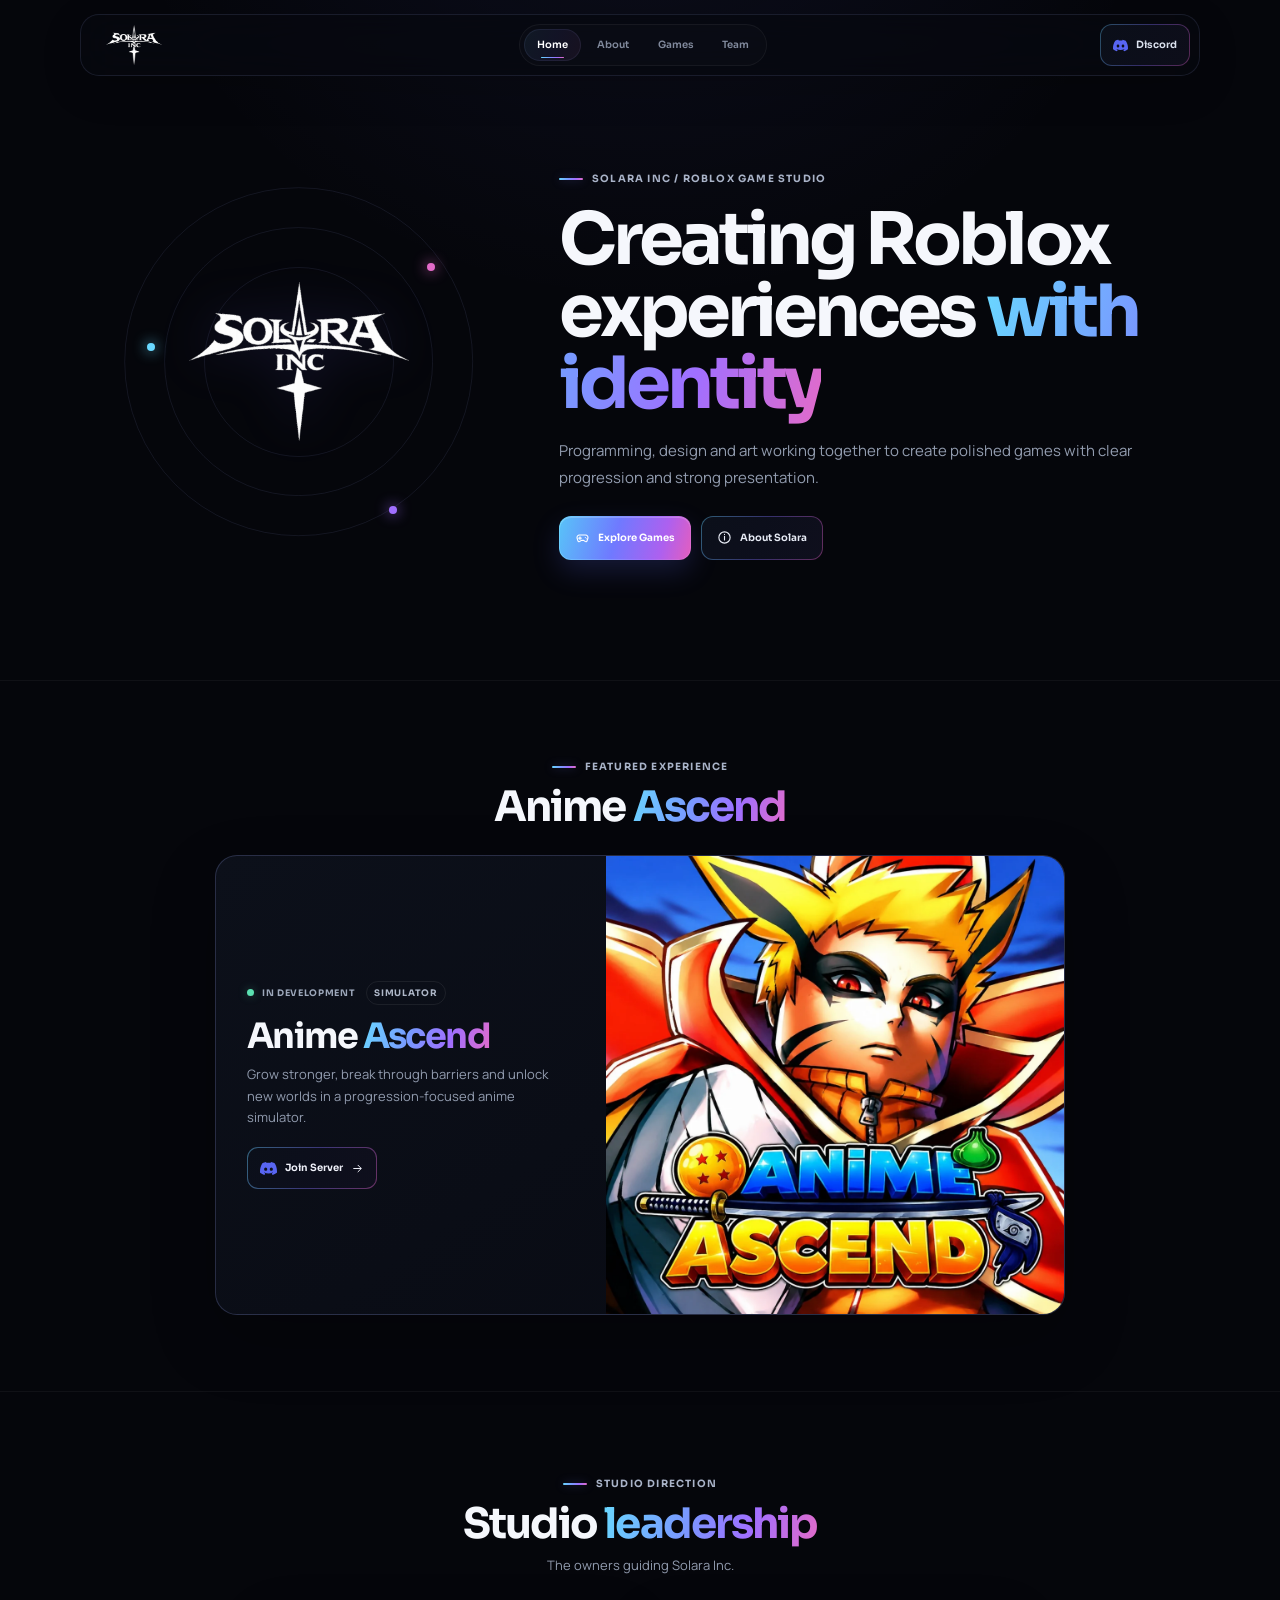
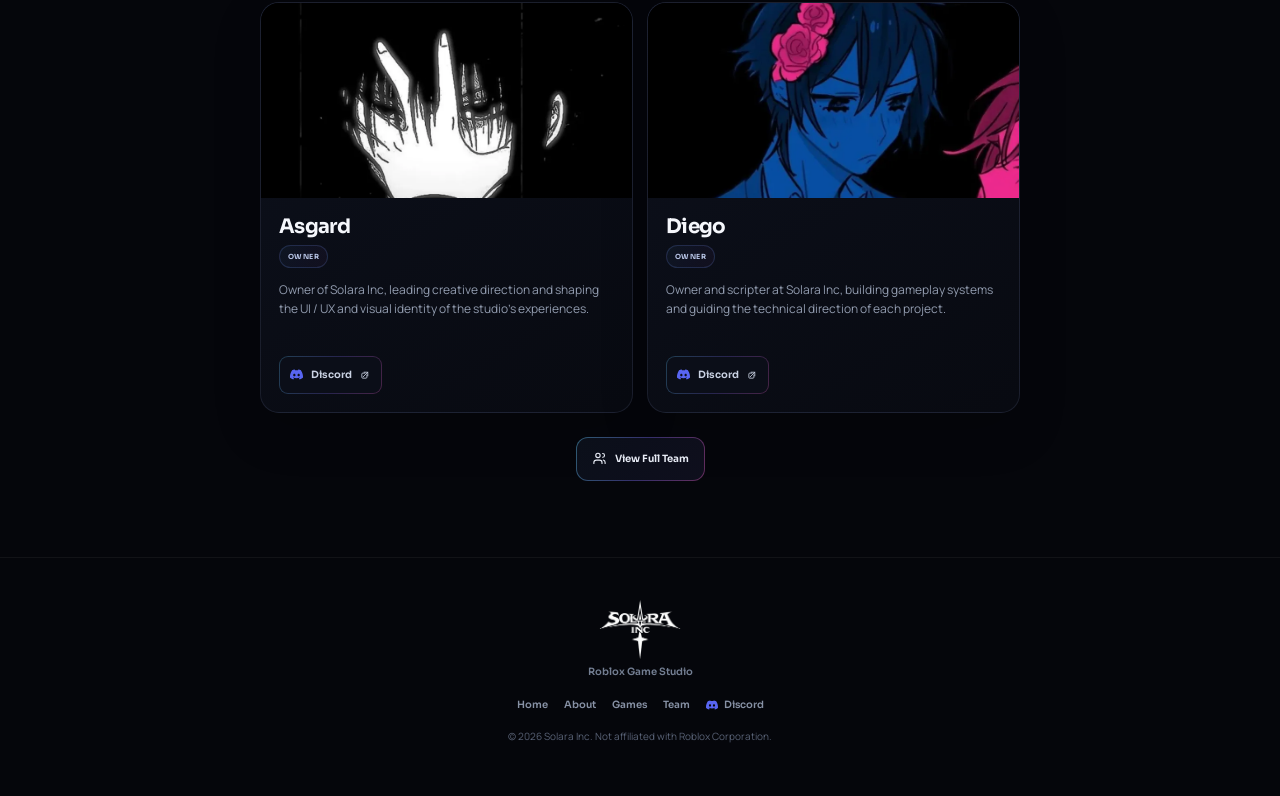
==== commit 77a5515a: "Add files via upload" ====
--- a/index.html
+++ b/index.html
@@ -3,357 +3,79 @@
 <head>
   <meta charset="utf-8">
   <meta name="viewport" content="width=device-width,initial-scale=1,viewport-fit=cover">
-  <meta name="theme-color" content="#06070d">
+  <meta name="theme-color" content="#05060b">
   <meta name="description" content="Solara Inc is a Roblox game studio creating polished experiences through programming, design, 3D, VFX and animation.">
   <meta name="robots" content="index,follow">
   <link rel="canonical" href="https://solara-inc.vercel.app/">
   <meta property="og:type" content="website">
   <meta property="og:site_name" content="Solara Inc">
   <meta property="og:title" content="Solara Inc — Roblox Game Studio">
-  <meta property="og:description" content="Roblox experiences shaped by programming, design, 3D, VFX and animation.">
+  <meta property="og:description" content="Creating Roblox experiences with identity.">
   <meta property="og:url" content="https://solara-inc.vercel.app/">
-  <meta property="og:image" content="https://solara-inc.vercel.app/assets/solara-preview.jpg">
-  <meta property="og:image:width" content="1200">
-  <meta property="og:image:height" content="630">
-  <meta name="twitter:card" content="summary_large_image">
+  <meta property="og:image" content="https://solara-inc.vercel.app/assets/solara-logo.png">
+  <meta name="twitter:card" content="summary">
   <meta name="twitter:title" content="Solara Inc — Roblox Game Studio">
-  <meta name="twitter:description" content="Roblox experiences shaped by programming, design, 3D, VFX and animation.">
-  <meta name="twitter:image" content="https://solara-inc.vercel.app/assets/solara-preview.jpg">
+  <meta name="twitter:description" content="Creating Roblox experiences with identity.">
   <title>Solara Inc — Roblox Game Studio</title>
-  <link rel="icon" href="assets/favicon.png" type="image/png">
-  <link rel="apple-touch-icon" href="assets/favicon.png">
+  <link rel="icon" href="assets/solara-logo.png" type="image/png">
   <link rel="preconnect" href="https://fonts.googleapis.com">
   <link rel="preconnect" href="https://fonts.gstatic.com" crossorigin>
   <link href="https://fonts.googleapis.com/css2?family=Manrope:wght@400;500;600;700&family=Sora:wght@500;600;700;800&display=swap" rel="stylesheet">
   <link rel="stylesheet" href="styles.css">
 </head>
-<body class="page-home">
-<svg class="svg-defs" aria-hidden="true">
-  <symbol id="i-arrow" viewBox="0 0 24 24"><path d="M5 12h13M13 6l6 6-6 6"/></symbol>
-  <symbol id="i-external" viewBox="0 0 24 24"><path d="M9 7h8v8M17 7 7 17"/><path d="M15 13v5a2 2 0 0 1-2 2H6a2 2 0 0 1-2-2v-7a2 2 0 0 1 2-2h5"/></symbol>
-  <symbol id="i-menu" viewBox="0 0 24 24"><path d="M4 7h16M4 12h16M4 17h16"/></symbol>
-  <symbol id="i-close" viewBox="0 0 24 24"><path d="m6 6 12 12M18 6 6 18"/></symbol>
-  <symbol id="i-discord" viewBox="0 0 24 24"><path fill="currentColor" stroke="none" d="M20.317 4.3698a19.7913 19.7913 0 00-4.8851-1.5152.0741.0741 0 00-.0785.0371c-.211.3753-.4447.8648-.6083 1.2495-1.8447-.2762-3.68-.2762-5.4868 0-.1636-.3933-.4058-.8742-.6177-1.2495a.077.077 0 00-.0785-.037 19.7363 19.7363 0 00-4.8852 1.515.0699.0699 0 00-.0321.0277C.5334 9.0458-.319 13.5799.0992 18.0578a.0824.0824 0 00.0312.0561c2.0528 1.5076 4.0413 2.4228 5.9929 3.0294a.0777.0777 0 00.0842-.0276c.4616-.6304.8731-1.2952 1.226-1.9942a.076.076 0 00-.0416-.1057c-.6528-.2476-1.2743-.5495-1.8722-.8923a.077.077 0 01-.0076-.1277c.1258-.0943.2517-.1923.3718-.2914a.0743.0743 0 01.0776-.0105c3.9278 1.7933 8.18 1.7933 12.0614 0a.0739.0739 0 01.0785.0095c.1202.099.246.1981.3728.2924a.077.077 0 01-.0066.1276 12.2986 12.2986 0 01-1.873.8914.0766.0766 0 00-.0407.1067c.3604.698.7719 1.3628 1.225 1.9932a.076.076 0 00.0842.0286c1.961-.6067 3.9495-1.5219 6.0023-3.0294a.077.077 0 00.0313-.0552c.5004-5.177-.8382-9.6739-3.5485-13.6604a.061.061 0 00-.0312-.0286zM8.02 15.3312c-1.1825 0-2.1569-1.0857-2.1569-2.419 0-1.3332.9555-2.4189 2.157-2.4189 1.2108 0 2.1757 1.0952 2.1568 2.419 0 1.3332-.9555 2.4189-2.1569 2.4189zm7.9748 0c-1.1825 0-2.1569-1.0857-2.1569-2.419 0-1.3332.9554-2.4189 2.1569-2.4189 1.2108 0 2.1757 1.0952 2.1568 2.419 0 1.3332-.946 2.4189-2.1568 2.4189Z"/></symbol>
-  <symbol id="i-roblox" viewBox="0 0 24 24"><path d="m8.4 3 12.6 4.3-4.3 12.6L4.1 15.6 8.4 3Z"/><path d="m10.1 9.3 4.6 1.6-1.6 4.6-4.6-1.6 1.6-4.6Z"/></symbol>
-  <symbol id="i-users" viewBox="0 0 24 24"><path d="M16 20v-1.5a4 4 0 0 0-4-4H7a4 4 0 0 0-4 4V20"/><circle cx="9.5" cy="7" r="3.5"/><path d="M17 10a3 3 0 1 0 0-6M18 14.5a4 4 0 0 1 3 3.9V20"/></symbol>
-  <symbol id="i-gamepad" viewBox="0 0 24 24"><path d="M7.2 8h9.6a4 4 0 0 1 3.8 5.2l-1.3 4.1a2 2 0 0 1-3.2 1l-2.2-1.8h-3.8l-2.2 1.8a2 2 0 0 1-3.2-1l-1.3-4.1A4 4 0 0 1 7.2 8Z"/><path d="M8 11v4M6 13h4M16.5 12h.01M18 14h.01"/></symbol>
-  <symbol id="i-info" viewBox="0 0 24 24"><circle cx="12" cy="12" r="9"/><path d="M12 10v6M12 7h.01"/></symbol>
-  <symbol id="i-growth" viewBox="0 0 24 24"><path d="M4 18 10 12l4 4 6-8"/><path d="M15 8h5v5"/></symbol>
-  <symbol id="i-layers" viewBox="0 0 24 24"><path d="m12 3 9 5-9 5-9-5 9-5Z"/><path d="m3 12 9 5 9-5M3 16l9 5 9-5"/></symbol>
-  <symbol id="i-code" viewBox="0 0 24 24"><path d="m8 9-4 3 4 3M16 9l4 3-4 3M14 5l-4 14"/></symbol>
-  <symbol id="i-pen" viewBox="0 0 24 24"><path d="m4 20 4.5-1 10-10-3.5-3.5-10 10L4 20Z"/><path d="m13.8 6.7 3.5 3.5"/></symbol>
-  <symbol id="i-box" viewBox="0 0 24 24"><path d="m12 3 8 4.5v9L12 21l-8-4.5v-9L12 3Z"/><path d="m4 7.5 8 4.5 8-4.5M12 12v9"/></symbol>
-  <symbol id="i-spark" viewBox="0 0 24 24"><path d="m12 2 1.8 6.2L20 10l-6.2 1.8L12 18l-1.8-6.2L4 10l6.2-1.8L12 2Z"/></symbol>
-  <symbol id="i-motion" viewBox="0 0 24 24"><path d="M5 6h10M3 10h14M7 14h10M5 18h10"/><path d="m17 5 4 7-4 7"/></symbol>
-  <symbol id="i-ops" viewBox="0 0 24 24"><path d="M4 7h16M7 12h10M9 17h6"/><circle cx="8" cy="7" r="2"/><circle cx="15" cy="12" r="2"/><circle cx="11" cy="17" r="2"/></symbol>
-</svg>
-<header class="site-header" id="siteHeader">
-  <div class="nav-shell">
-    <a class="brand" href="#home" data-route="home" aria-label="Solara Inc home"><img src="assets/solara-logo.png" alt="Solara Inc"></a>
-    <nav class="desktop-nav" aria-label="Main navigation">
-      <a href="#home" data-route="home">Home</a><a href="#about" data-route="about">About</a><a href="#games" data-route="games">Games</a><a href="#team" data-route="team">Team</a>
+<body>
+  <svg class="svg-defs" aria-hidden="true">
+    <symbol id="i-arrow" viewBox="0 0 24 24"><path d="M5 12h13M13 6l6 6-6 6"/></symbol>
+    <symbol id="i-external" viewBox="0 0 24 24"><path d="M9 7h8v8M17 7 7 17"/><path d="M15 13v5a2 2 0 0 1-2 2H6a2 2 0 0 1-2-2v-7a2 2 0 0 1 2-2h5"/></symbol>
+    <symbol id="i-menu" viewBox="0 0 24 24"><path d="M4 7h16M4 12h16M4 17h16"/></symbol>
+    <symbol id="i-close" viewBox="0 0 24 24"><path d="m6 6 12 12M18 6 6 18"/></symbol>
+    <symbol id="i-discord" viewBox="0 0 24 24"><path fill="currentColor" stroke="none" d="M20.317 4.3698a19.7913 19.7913 0 00-4.8851-1.5152.0741.0741 0 00-.0785.0371c-.211.3753-.4447.8648-.6083 1.2495-1.8447-.2762-3.68-.2762-5.4868 0-.1636-.3933-.4058-.8742-.6177-1.2495a.077.077 0 00-.0785-.037 19.7363 19.7363 0 00-4.8852 1.515.0699.0699 0 00-.0321.0277C.5334 9.0458-.319 13.5799.0992 18.0578a.0824.0824 0 00.0312.0561c2.0528 1.5076 4.0413 2.4228 5.9929 3.0294a.0777.0777 0 00.0842-.0276c.4616-.6304.8731-1.2952 1.226-1.9942a.076.076 0 00-.0416-.1057c-.6528-.2476-1.2743-.5495-1.8722-.8923a.077.077 0 01-.0076-.1277c.1258-.0943.2517-.1923.3718-.2914a.0743.0743 0 01.0776-.0105c3.9278 1.7933 8.18 1.7933 12.0614 0a.0739.0739 0 01.0785.0095c.1202.099.246.1981.3728.2924a.077.077 0 01-.0066.1276 12.2986 12.2986 0 01-1.873.8914.0766.0766 0 00-.0407.1067c.3604.698.7719 1.3628 1.225 1.9932a.076.076 0 00.0842.0286c1.961-.6067 3.9495-1.5219 6.0023-3.0294a.077.077 0 00.0313-.0552c.5004-5.177-.8382-9.6739-3.5485-13.6604a.061.061 0 00-.0312-.0286zM8.02 15.3312c-1.1825 0-2.1569-1.0857-2.1569-2.419 0-1.3332.9555-2.4189 2.157-2.4189 1.2108 0 2.1757 1.0952 2.1568 2.419 0 1.3332-.9555 2.4189-2.1569 2.4189zm7.9748 0c-1.1825 0-2.1569-1.0857-2.1569-2.419 0-1.3332.9554-2.4189 2.1569-2.4189 1.2108 0 2.1757 1.0952 2.1568 2.419 0 1.3332-.946 2.4189-2.1568 2.4189Z"/></symbol>
+    <symbol id="i-gamepad" viewBox="0 0 24 24"><path d="M7.2 8h9.6a4 4 0 0 1 3.8 5.2l-1.3 4.1a2 2 0 0 1-3.2 1l-2.2-1.8h-3.8l-2.2 1.8a2 2 0 0 1-3.2-1l-1.3-4.1A4 4 0 0 1 7.2 8Z"/><path d="M8 11v4M6 13h4M16.5 12h.01M18 14h.01"/></symbol>
+    <symbol id="i-info" viewBox="0 0 24 24"><circle cx="12" cy="12" r="9"/><path d="M12 10v6M12 7h.01"/></symbol>
+    <symbol id="i-users" viewBox="0 0 24 24"><path d="M16 20v-1.5a4 4 0 0 0-4-4H7a4 4 0 0 0-4 4V20"/><circle cx="9.5" cy="7" r="3.5"/><path d="M17 10a3 3 0 1 0 0-6M18 14.5a4 4 0 0 1 3 3.9V20"/></symbol>
+    <symbol id="i-roblox" viewBox="0 0 24 24"><path d="m8.4 3 12.6 4.3-4.3 12.6L4.1 15.6 8.4 3Z"/><path d="m10.1 9.3 4.6 1.6-1.6 4.6-4.6-1.6 1.6-4.6Z"/></symbol>
+    <symbol id="i-growth" viewBox="0 0 24 24"><path d="M4 18 10 12l4 4 6-8"/><path d="M15 8h5v5"/></symbol>
+    <symbol id="i-layers" viewBox="0 0 24 24"><path d="m12 3 9 5-9 5-9-5 9-5Z"/><path d="m3 12 9 5 9-5M3 16l9 5 9-5"/></symbol>
+  </svg>
+
+  <header class="site-header" id="siteHeader">
+    <div class="nav-shell">
+      <a class="brand" href="#home" data-route="home" aria-label="Solara Inc home">
+        <img src="assets/solara-logo.png" alt="Solara Inc">
+      </a>
+      <nav class="desktop-nav" aria-label="Main navigation">
+        <a href="#home" data-route="home">Home</a>
+        <a href="#about" data-route="about">About</a>
+        <a href="#games" data-route="games">Games</a>
+        <a href="#team" data-route="team">Team</a>
+      </nav>
+      <span class="mobile-route" id="mobileRoute">HOME</span>
+      <a class="nav-discord" href="https://discord.gg/rdV2qfe3ua" target="_blank" rel="noreferrer" aria-label="Open Discord">
+        <svg aria-hidden="true"><use href="#i-discord"></use></svg><span>Discord</span>
+      </a>
+      <button class="menu-btn" id="menuBtn" type="button" aria-label="Open menu" aria-expanded="false" aria-controls="mobileNav">
+        <svg aria-hidden="true"><use href="#i-menu"></use></svg>
+      </button>
+    </div>
+    <nav class="mobile-nav" id="mobileNav" aria-label="Mobile navigation">
+      <a href="#home" data-route="home">Home</a>
+      <a href="#about" data-route="about">About</a>
+      <a href="#games" data-route="games">Games</a>
+      <a href="#team" data-route="team">Team</a>
+      <a class="mobile-discord" href="https://discord.gg/rdV2qfe3ua" target="_blank" rel="noreferrer"><svg aria-hidden="true"><use href="#i-discord"></use></svg>Discord</a>
     </nav>
-    <span class="mobile-page" id="mobilePage">HOME</span>
-    <a class="header-cta" data-anime-discord href="https://discord.gg/rdV2qfe3ua" target="_blank" rel="noreferrer"><svg class="ico" aria-hidden="true"><use href="#i-discord"></use></svg><span>Anime Discord</span></a>
-    <button class="menu-button" id="menuButton" type="button" aria-label="Open menu" aria-expanded="false" aria-controls="mobileMenu"><svg class="ico" aria-hidden="true"><use href="#i-menu"></use></svg></button>
-  </div>
-  <div class="mobile-menu" id="mobileMenu"><nav aria-label="Mobile navigation">
-    <a href="#home" data-route="home">Home</a><a href="#about" data-route="about">About</a><a href="#games" data-route="games">Games</a><a href="#team" data-route="team">Team</a>
-    <a class="mobile-discord" data-anime-discord href="https://discord.gg/rdV2qfe3ua" target="_blank" rel="noreferrer"><svg class="ico" aria-hidden="true"><use href="#i-discord"></use></svg>Anime Ascend Discord</a>
-  </nav></div>
-</header>
-<main id="app">
-  <section class="page-view" data-page="home" id="home"><section class="hero">
-  <div class="shell hero-grid">
-    <div class="hero-visual reveal" aria-hidden="true">
-      <span class="orbit orbit-1"></span><span class="orbit orbit-2"></span><span class="orbit orbit-3"></span>
-      <i class="orb-dot dot-a"></i><i class="orb-dot dot-b"></i><i class="orb-dot dot-c"></i>
-      <img src="assets/solara-logo.png" width="688" height="499" alt="">
+  </header>
+
+  <main id="app"></main>
+
+  <footer class="site-footer">
+    <div class="footer-grid">
+      <div class="footer-brand"><img src="assets/solara-logo.png" alt="Solara Inc"><span>Roblox Game Studio</span></div>
+      <nav aria-label="Footer navigation"><a href="#home" data-route="home">Home</a><a href="#about" data-route="about">About</a><a href="#games" data-route="games">Games</a><a href="#team" data-route="team">Team</a><a class="footer-discord" href="https://discord.gg/rdV2qfe3ua" target="_blank" rel="noreferrer"><svg aria-hidden="true"><use href="#i-discord"></use></svg>Discord</a></nav>
+      <p>© 2026 Solara Inc. Not affiliated with Roblox Corporation.</p>
     </div>
-    <div class="hero-copy reveal">
-      <span class="eyebrow">Solara Inc · Roblox Game Studio</span>
-      <h1>Roblox worlds designed to be <span class="gradient-text">remembered</span></h1>
-      <p>Solara Inc brings programming, design, 3D, VFX and animation together to create polished experiences built for Roblox.</p>
-      <div class="button-row"><a class="button button--primary" href="#games" data-route="games"><svg class="ico" aria-hidden="true"><use href="#i-gamepad"></use></svg><span>Explore Games</span><svg class="ico" aria-hidden="true"><use href="#i-arrow"></use></svg></a><a class="button button--secondary" href="#about" data-route="about"><svg class="ico" aria-hidden="true"><use href="#i-info"></use></svg><span>About Solara</span><svg class="ico" aria-hidden="true"><use href="#i-arrow"></use></svg></a></div>
-    </div>
-  </div>
-</section>
+  </footer>
 
-<section class="section">
-  <div class="shell">
-    <div class="studio-intro reveal">
-      <div>
-        <span class="eyebrow">About the studio</span>
-        <h2>A studio built around <span class="gradient-text">one product</span></h2>
-        <p>We keep every discipline close to the game so systems, interfaces, environments and effects feel like parts of the same experience.</p>
-      </div>
-      <div class="studio-pillars">
-        <div><svg class="ico" aria-hidden="true"><use href="#i-roblox"></use></svg><strong>Roblox Development</strong><span>Designed around the platform and its players.</span></div>
-        <div><svg class="ico" aria-hidden="true"><use href="#i-growth"></use></svg><strong>Game Systems</strong><span>Progression built to stay clear and rewarding.</span></div>
-        <div><svg class="ico" aria-hidden="true"><use href="#i-layers"></use></svg><strong>Art & Experience</strong><span>One visual direction across every discipline.</span></div>
-      </div>
-    </div>
-  </div>
-</section>
-
-<section class="section section--project">
-  <div class="shell">
-    <header class="section-heading reveal"><span class="eyebrow">Featured project</span><h2>Currently building <span class="gradient-text">Anime Ascend</span></h2></header>
-    
-<article class="project-card reveal" id="anime-ascend">
-  <div class="project-copy">
-    <div class="project-meta"><span class="status-dot"></span><span>In development</span><span class="project-type">Simulator</span></div>
-    <h2>Anime <span class="gradient-text">Ascend</span></h2>
-    <p>A progression-driven anime simulator where players grow stronger, break through barriers and unlock new worlds.</p>
-    <div class="project-actions">
-      <a class="button button--primary" href="https://discord.gg/rdV2qfe3ua" target="_blank" rel="noreferrer"><svg class="ico" aria-hidden="true"><use href="#i-discord"></use></svg><span>Join Game Server</span><svg class="ico" aria-hidden="true"><use href="#i-arrow"></use></svg></a>
-      <a class="button button--secondary" href="#games" data-route="games"><svg class="ico" aria-hidden="true"><use href="#i-info"></use></svg><span>About the project</span><svg class="ico" aria-hidden="true"><use href="#i-arrow"></use></svg></a>
-    </div>
-  </div>
-  <div class="project-art">
-    <picture>
-      <source media="(max-width: 640px)" srcset="assets/anime-ascend.webp">
-      <img src="assets/anime-ascend-wide.webp" width="1600" height="900" alt="Anime Ascend" loading="lazy" decoding="async">
-    </picture>
-  </div>
-</article>
-  </div>
-</section>
-
-<section class="section">
-  <div class="shell">
-    <header class="section-heading reveal"><span class="eyebrow">Studio direction</span><h2>The people leading <span class="gradient-text">Solara</span></h2></header>
-    <div class="leadership-grid">
-<article class="member-card member-card--compact reveal" style="--image-position:50% 42%">
-  <div class="member-photo"><img src="assets/asgard.webp" width="640" height="360" loading="lazy" decoding="async" alt="Asgard"></div>
-  <div class="member-content">
-    <h3>Asgard</h3>
-    <div class="role-chips"><span>OWNER</span><span>UI / UX MAKER</span></div>
-    <p>Owner of Solara Inc, leading creative direction and shaping the studio’s visual identity and interface standards.</p>
-    <a class="profile-link" href="https://discord.com/users/1187421394695376968" target="_blank" rel="noreferrer"><svg class="ico" aria-hidden="true"><use href="#i-discord"></use></svg><span>Discord</span><svg class="ico" aria-hidden="true"><use href="#i-external"></use></svg></a>
-  </div>
-</article>
-<article class="member-card member-card--compact reveal" style="--image-position:50% 42%">
-  <div class="member-photo"><img src="assets/diego.webp" width="640" height="360" loading="lazy" decoding="async" alt="Diego"></div>
-  <div class="member-content">
-    <h3>Diego</h3>
-    <div class="role-chips"><span>OWNER</span><span>SCRIPTER</span></div>
-    <p>Owner and scripter, building gameplay systems and guiding the technical direction behind Solara projects.</p>
-    <a class="profile-link" href="https://discord.com/users/1248575202946846755" target="_blank" rel="noreferrer"><svg class="ico" aria-hidden="true"><use href="#i-discord"></use></svg><span>Discord</span><svg class="ico" aria-hidden="true"><use href="#i-external"></use></svg></a>
-  </div>
-</article></div>
-    <div class="center-action"><a class="button button--secondary" href="#team" data-route="team"><svg class="ico" aria-hidden="true"><use href="#i-users"></use></svg><span>Meet the full team</span><svg class="ico" aria-hidden="true"><use href="#i-arrow"></use></svg></a></div>
-  </div>
-</section></section>
-  <section class="page-view" data-page="about" id="about" hidden><section class="page-hero">
-  <div class="shell page-hero-inner reveal">
-    <span class="eyebrow">About Solara</span>
-    <h1>A game studio focused on <span class="gradient-text">cohesive Roblox experiences</span></h1>
-    <p>Solara Inc brings programming, design, 3D, VFX and animation together to build polished games for Roblox. Our current focus is progression-driven simulator experiences.</p>
-    <div class="button-row"><a class="button button--primary" href="#games" data-route="games"><svg class="ico" aria-hidden="true"><use href="#i-gamepad"></use></svg><span>Explore Games</span><svg class="ico" aria-hidden="true"><use href="#i-arrow"></use></svg></a><a class="button button--secondary" href="#team" data-route="team"><svg class="ico" aria-hidden="true"><use href="#i-users"></use></svg><span>Meet the Team</span><svg class="ico" aria-hidden="true"><use href="#i-arrow"></use></svg></a></div>
-  </div>
-</section>
-
-<section class="section">
-  <div class="shell">
-    <div class="capability-grid">
-      <article class="capability-card reveal"><svg class="ico" aria-hidden="true"><use href="#i-roblox"></use></svg><span>01</span><h2>Roblox Development</h2><p>Built around the platform, its social ecosystem and how players actually move through Roblox experiences.</p></article>
-      <article class="capability-card reveal"><svg class="ico" aria-hidden="true"><use href="#i-growth"></use></svg><span>02</span><h2>Game Systems</h2><p>Progression, upgrades and interaction loops designed to be clear, rewarding and easy to expand.</p></article>
-      <article class="capability-card reveal"><svg class="ico" aria-hidden="true"><use href="#i-layers"></use></svg><span>03</span><h2>Art & Experience</h2><p>UI/UX, 3D, environments, VFX and animation developed with one visual direction.</p></article>
-    </div>
-  </div>
-</section>
-
-<section class="section">
-  <div class="shell">
-    <div class="principle-card reveal">
-      <div class="principle-logo"><span class="orbit orbit-1"></span><span class="orbit orbit-2"></span><img src="assets/solara-logo.png" alt="" width="688" height="499"></div>
-      <div><span class="eyebrow">How we work</span><h2>One product, <span class="gradient-text">one direction</span></h2><p>We do not treat programming, art, design and operations as isolated pieces. Every discipline stays close to the game so the final experience feels consistent from the first interface to the last world.</p></div>
-    </div>
-  </div>
-</section>
-
-<section class="section section--project">
-  <div class="shell">
-    <header class="section-heading reveal"><span class="eyebrow">Current focus</span><h2>Our first project is <span class="gradient-text">Anime Ascend</span></h2><p>A simulator built around progression, exploration and unlocking new worlds.</p></header>
-    <div class="center-action"><a class="button button--primary" href="#games" data-route="games"><svg class="ico" aria-hidden="true"><use href="#i-gamepad"></use></svg><span>View the project</span><svg class="ico" aria-hidden="true"><use href="#i-arrow"></use></svg></a><a class="button button--secondary" href="https://discord.gg/rdV2qfe3ua" target="_blank" rel="noreferrer"><svg class="ico" aria-hidden="true"><use href="#i-discord"></use></svg><span>Join game server</span><svg class="ico" aria-hidden="true"><use href="#i-arrow"></use></svg></a></div>
-  </div>
-</section></section>
-  <section class="page-view" data-page="games" id="games" hidden><section class="page-hero page-hero--compact">
-  <div class="shell page-hero-inner reveal">
-    <span class="eyebrow">Games</span>
-    <h1>Experiences built by <span class="gradient-text">Solara</span></h1>
-    <p>Our projects are developed around clear progression, strong presentation and a visual identity that belongs to the game.</p>
-  </div>
-</section>
-<section class="section section--project-list"><div class="shell">
-<article class="project-card project-card--large reveal" id="anime-ascend">
-  <div class="project-copy">
-    <div class="project-meta"><span class="status-dot"></span><span>In development</span><span class="project-type">Simulator</span></div>
-    <h2>Anime <span class="gradient-text">Ascend</span></h2>
-    <p>A progression-driven anime simulator where players grow stronger, break through barriers and unlock new worlds.</p>
-    <div class="project-actions">
-      <a class="button button--primary" href="https://discord.gg/rdV2qfe3ua" target="_blank" rel="noreferrer"><svg class="ico" aria-hidden="true"><use href="#i-discord"></use></svg><span>Join Game Server</span><svg class="ico" aria-hidden="true"><use href="#i-arrow"></use></svg></a>
-      
-    </div>
-  </div>
-  <div class="project-art">
-    <picture>
-      <source media="(max-width: 640px)" srcset="assets/anime-ascend.webp">
-      <img src="assets/anime-ascend-wide.webp" width="1600" height="900" alt="Anime Ascend" loading="lazy" decoding="async">
-    </picture>
-  </div>
-</article></div></section></section>
-  <section class="page-view" data-page="team" id="team" hidden><section class="page-hero page-hero--compact">
-  <div class="shell page-hero-inner reveal">
-    <span class="eyebrow">Studio directory</span>
-    <h1>The people behind <span class="gradient-text">Solara</span></h1>
-    <p>Developers, artists and managers working across one studio direction.</p>
-  </div>
-</section>
-<section class="section team-directory"><div class="shell">
-<section class="team-group" id="leadership">
-  <div class="team-group-head reveal"><div class="team-group-icon"><svg class="ico" aria-hidden="true"><use href="#i-users"></use></svg></div><div><h2>Leadership</h2><p>Studio direction and creative ownership.</p></div></div>
-  <div class="team-grid">
-<article class="member-card reveal" style="--image-position:50% 42%">
-  <div class="member-photo"><img src="assets/asgard.webp" width="640" height="360" loading="lazy" decoding="async" alt="Asgard"></div>
-  <div class="member-content">
-    <h3>Asgard</h3>
-    <div class="role-chips"><span>OWNER</span><span>UI / UX MAKER</span></div>
-    <p>Owner of Solara Inc, leading creative direction and shaping the studio’s visual identity and interface standards.</p>
-    <a class="profile-link" href="https://discord.com/users/1187421394695376968" target="_blank" rel="noreferrer"><svg class="ico" aria-hidden="true"><use href="#i-discord"></use></svg><span>Discord</span><svg class="ico" aria-hidden="true"><use href="#i-external"></use></svg></a>
-  </div>
-</article>
-<article class="member-card reveal" style="--image-position:50% 42%">
-  <div class="member-photo"><img src="assets/diego.webp" width="640" height="360" loading="lazy" decoding="async" alt="Diego"></div>
-  <div class="member-content">
-    <h3>Diego</h3>
-    <div class="role-chips"><span>OWNER</span><span>SCRIPTER</span></div>
-    <p>Owner and scripter, building gameplay systems and guiding the technical direction behind Solara projects.</p>
-    <a class="profile-link" href="https://discord.com/users/1248575202946846755" target="_blank" rel="noreferrer"><svg class="ico" aria-hidden="true"><use href="#i-discord"></use></svg><span>Discord</span><svg class="ico" aria-hidden="true"><use href="#i-external"></use></svg></a>
-  </div>
-</article></div>
-</section>
-<section class="team-group" id="development">
-  <div class="team-group-head reveal"><div class="team-group-icon"><svg class="ico" aria-hidden="true"><use href="#i-code"></use></svg></div><div><h2>Development</h2><p>Programming and gameplay systems.</p></div></div>
-  <div class="team-grid">
-<article class="member-card reveal" style="--image-position:50% 40%">
-  <div class="member-photo"><img src="assets/guga.webp" width="640" height="360" loading="lazy" decoding="async" alt="Guga"></div>
-  <div class="member-content">
-    <h3>Guga</h3>
-    <div class="role-chips"><span>PROGRAMMER</span></div>
-    <p>Programmer focused on reliable game systems, technical foundations and the features that power each experience.</p>
-    <a class="profile-link" href="https://discord.com/users/738811406501281844" target="_blank" rel="noreferrer"><svg class="ico" aria-hidden="true"><use href="#i-discord"></use></svg><span>Discord</span><svg class="ico" aria-hidden="true"><use href="#i-external"></use></svg></a>
-  </div>
-</article>
-<article class="member-card reveal" style="--image-position:50% 43%">
-  <div class="member-photo"><img src="assets/igortyy.webp" width="640" height="360" loading="lazy" decoding="async" alt="Igor"></div>
-  <div class="member-content">
-    <h3>Igor</h3>
-    <div class="role-chips"><span>SCRIPTER</span></div>
-    <p>Scripter focused on gameplay logic, progression systems and the interactive mechanics behind each experience.</p>
-    <a class="profile-link" href="https://discord.com/users/595417031587921921" target="_blank" rel="noreferrer"><svg class="ico" aria-hidden="true"><use href="#i-discord"></use></svg><span>Discord</span><svg class="ico" aria-hidden="true"><use href="#i-external"></use></svg></a>
-  </div>
-</article></div>
-</section>
-<section class="team-group" id="product-design">
-  <div class="team-group-head reveal"><div class="team-group-icon"><svg class="ico" aria-hidden="true"><use href="#i-pen"></use></svg></div><div><h2>Product Design</h2><p>Interfaces and player experience.</p></div></div>
-  <div class="team-grid">
-<article class="member-card reveal" style="--image-position:50% 47%">
-  <div class="member-photo"><img src="assets/shinzaki.webp" width="640" height="360" loading="lazy" decoding="async" alt="Shinzaki"></div>
-  <div class="member-content">
-    <h3>Shinzaki</h3>
-    <div class="role-chips"><span>UI / UX MAKER</span></div>
-    <p>Designs interfaces and player flows that keep every interaction clear, responsive and consistent with the game.</p>
-    <a class="profile-link" href="https://discord.com/users/1475261480495611956" target="_blank" rel="noreferrer"><svg class="ico" aria-hidden="true"><use href="#i-discord"></use></svg><span>Discord</span><svg class="ico" aria-hidden="true"><use href="#i-external"></use></svg></a>
-  </div>
-</article></div>
-</section>
-<section class="team-group" id="3d-worldbuilding">
-  <div class="team-group-head reveal"><div class="team-group-icon"><svg class="ico" aria-hidden="true"><use href="#i-box"></use></svg></div><div><h2>3D & Worldbuilding</h2><p>Assets, environments and playable worlds.</p></div></div>
-  <div class="team-grid">
-<article class="member-card reveal" style="--image-position:50% 45%">
-  <div class="member-photo"><img src="assets/susu.webp" width="640" height="360" loading="lazy" decoding="async" alt="Susu"></div>
-  <div class="member-content">
-    <h3>Susu</h3>
-    <div class="role-chips"><span>MODELER</span></div>
-    <p>Creates 3D assets that define the shape, detail and visual language of Solara’s worlds.</p>
-    <a class="profile-link" href="https://discord.com/users/1181353153082433638" target="_blank" rel="noreferrer"><svg class="ico" aria-hidden="true"><use href="#i-discord"></use></svg><span>Discord</span><svg class="ico" aria-hidden="true"><use href="#i-external"></use></svg></a>
-  </div>
-</article>
-<article class="member-card reveal" style="--image-position:50% 50%">
-  <div class="member-photo"><img src="assets/osnofa.webp" width="640" height="360" loading="lazy" decoding="async" alt="Osnofa"></div>
-  <div class="member-content">
-    <h3>Osnofa</h3>
-    <div class="role-chips"><span>BUILDER</span></div>
-    <p>Builds environments and playable spaces with clear composition, atmosphere and room for gameplay.</p>
-    <a class="profile-link" href="https://discord.com/users/1413268553620000950" target="_blank" rel="noreferrer"><svg class="ico" aria-hidden="true"><use href="#i-discord"></use></svg><span>Discord</span><svg class="ico" aria-hidden="true"><use href="#i-external"></use></svg></a>
-  </div>
-</article></div>
-</section>
-<section class="team-group" id="vfx">
-  <div class="team-group-head reveal"><div class="team-group-icon"><svg class="ico" aria-hidden="true"><use href="#i-spark"></use></svg></div><div><h2>VFX</h2><p>Effects for combat, abilities and gameplay feedback.</p></div></div>
-  <div class="team-grid">
-<article class="member-card reveal" style="--image-position:50% 45%">
-  <div class="member-photo"><img src="assets/sanny.webp" width="640" height="360" loading="lazy" decoding="async" alt="Sanny"></div>
-  <div class="member-content">
-    <h3>Sanny</h3>
-    <div class="role-chips"><span>VFX MAKER</span></div>
-    <p>Creates visual effects for combat, abilities and key moments, giving gameplay stronger feedback and impact.</p>
-    <a class="profile-link" href="https://discord.com/users/1537203659580907631" target="_blank" rel="noreferrer"><svg class="ico" aria-hidden="true"><use href="#i-discord"></use></svg><span>Discord</span><svg class="ico" aria-hidden="true"><use href="#i-external"></use></svg></a>
-  </div>
-</article>
-<article class="member-card reveal" style="--image-position:50% 43%">
-  <div class="member-photo"><img src="assets/gojo.webp" width="640" height="360" loading="lazy" decoding="async" alt="Gojo"></div>
-  <div class="member-content">
-    <h3>Gojo</h3>
-    <div class="role-chips"><span>VFX MAKER</span></div>
-    <p>Creates gameplay-focused VFX that add clarity, energy and impact to important actions and moments.</p>
-    <a class="profile-link" href="https://discord.com/users/925220475519504404" target="_blank" rel="noreferrer"><svg class="ico" aria-hidden="true"><use href="#i-discord"></use></svg><span>Discord</span><svg class="ico" aria-hidden="true"><use href="#i-external"></use></svg></a>
-  </div>
-</article></div>
-</section>
-<section class="team-group" id="animation">
-  <div class="team-group-head reveal"><div class="team-group-icon"><svg class="ico" aria-hidden="true"><use href="#i-motion"></use></svg></div><div><h2>Animation</h2><p>Character and gameplay motion.</p></div></div>
-  <div class="team-grid">
-<article class="member-card reveal" style="--image-position:50% 44%">
-  <div class="member-photo"><img src="assets/meg.webp" width="640" height="360" loading="lazy" decoding="async" alt="Meg"></div>
-  <div class="member-content">
-    <h3>Meg</h3>
-    <div class="role-chips"><span>ANIMATOR</span></div>
-    <p>Brings characters and gameplay moments to life through expressive, readable animation.</p>
-    <a class="profile-link" href="https://discord.com/users/867405277569613894" target="_blank" rel="noreferrer"><svg class="ico" aria-hidden="true"><use href="#i-discord"></use></svg><span>Discord</span><svg class="ico" aria-hidden="true"><use href="#i-external"></use></svg></a>
-  </div>
-</article></div>
-</section>
-<section class="team-group" id="operations">
-  <div class="team-group-head reveal"><div class="team-group-icon"><svg class="ico" aria-hidden="true"><use href="#i-ops"></use></svg></div><div><h2>Operations</h2><p>Studio coordination and community infrastructure.</p></div></div>
-  <div class="team-grid">
-<article class="member-card reveal" style="--image-position:50% 42%">
-  <div class="member-photo"><img src="assets/kzyh.webp" width="640" height="360" loading="lazy" decoding="async" alt="Kzyh"></div>
-  <div class="member-content">
-    <h3>Kzyh</h3>
-    <div class="role-chips"><span>MANAGER</span></div>
-    <p>Manages studio operations and configures the official servers and community infrastructure used by Solara projects.</p>
-    <a class="profile-link" href="https://discord.com/users/1360958504063471747" target="_blank" rel="noreferrer"><svg class="ico" aria-hidden="true"><use href="#i-discord"></use></svg><span>Discord</span><svg class="ico" aria-hidden="true"><use href="#i-external"></use></svg></a>
-  </div>
-</article>
-<article class="member-card reveal" style="--image-position:50% 38%">
-  <div class="member-photo"><img src="assets/espanhola.jpg" width="640" height="360" loading="lazy" decoding="async" alt="Espanhola"></div>
-  <div class="member-content">
-    <h3>Espanhola</h3>
-    <div class="role-chips"><span>MANAGER</span></div>
-    <p>Supports studio operations, team coordination and the organization that keeps projects moving smoothly.</p>
-    <a class="profile-link" href="https://discord.com/users/1023336106839777391" target="_blank" rel="noreferrer"><svg class="ico" aria-hidden="true"><use href="#i-discord"></use></svg><span>Discord</span><svg class="ico" aria-hidden="true"><use href="#i-external"></use></svg></a>
-  </div>
-</article></div>
-</section></div></section></section>
-</main>
-<footer class="site-footer"><div class="shell footer-inner">
-  <div class="footer-brand"><img src="assets/solara-logo.png" alt="Solara Inc"><p>Roblox experiences shaped by one creative direction.</p></div>
-  <nav aria-label="Footer navigation"><a href="#home" data-route="home">Home</a><a href="#about" data-route="about">About</a><a href="#games" data-route="games">Games</a><a href="#team" data-route="team">Team</a><a data-anime-discord href="https://discord.gg/rdV2qfe3ua" target="_blank" rel="noreferrer"><svg class="ico" aria-hidden="true"><use href="#i-discord"></use></svg>Anime Discord</a></nav>
-  <p class="legal">© 2026 Solara Inc. Not affiliated with Roblox Corporation.</p>
-</div></footer>
-<script type="application/ld+json">{"@context":"https://schema.org","@type":"Organization","name":"Solara Inc","url":"https://solara-inc.vercel.app","logo":"https://solara-inc.vercel.app/assets/solara-logo.png","description":"Roblox game studio creating polished, progression-driven experiences."}</script>
-<script src="app.js" defer></script>
-</body></html>+  <script src="app.js" defer></script>
+</body>
+</html>
--- a/styles.css
+++ b/styles.css
@@ -1,227 +1,53 @@
+:root{
+  --bg:#05060b;--bg2:#080a12;--panel:#0a0d16;--panel2:#0d111d;
+  --text:#f5f7fc;--muted:#929caf;--muted2:#667085;
+  --line:rgba(147,159,211,.13);--line2:rgba(137,151,222,.24);
+  --cyan:#69d8ff;--blue:#7899ff;--violet:#a06fff;--pink:#e36bc9;--discord:#5865f2;
+  --grad:linear-gradient(105deg,var(--cyan),var(--blue) 38%,var(--violet) 68%,var(--pink));
+  --display:'Sora',system-ui,sans-serif;--body:'Manrope',system-ui,sans-serif;
+  --shell:min(1080px,calc(100% - 40px));--ease:cubic-bezier(.2,.75,.2,1);
+}
+*{box-sizing:border-box}html{scroll-behavior:smooth;background:var(--bg)}body{margin:0;min-width:320px;background:radial-gradient(circle at 50% -10%,rgba(104,112,255,.09),transparent 34rem),var(--bg);color:var(--text);font-family:var(--body);font-size:15px;line-height:1.6;-webkit-font-smoothing:antialiased;overflow-x:hidden}body.menu-open{overflow:hidden}a{color:inherit;text-decoration:none}img{display:block;max-width:100%}button{font:inherit}.svg-defs{position:absolute;width:0;height:0;overflow:hidden}.ico{width:17px;height:17px;fill:none;stroke:currentColor;stroke-width:1.8;stroke-linecap:round;stroke-linejoin:round;flex:0 0 auto}.shell{width:var(--shell);margin-inline:auto}.gradient{background:var(--grad);-webkit-background-clip:text;background-clip:text;color:transparent}.kicker{display:inline-flex;align-items:center;gap:9px;color:#a9b3c8;font-family:var(--display);font-size:10px;font-weight:700;letter-spacing:.12em;text-transform:uppercase}.kicker:before{content:'';width:24px;height:2px;border-radius:99px;background:var(--grad);box-shadow:0 0 10px rgba(127,134,255,.35)}h1,h2,h3,p{margin-top:0}h1,h2,h3{font-family:var(--display)}p{color:var(--muted)}
 
-:root{
-  --bg:#06070d;
-  --bg-2:#080a12;
-  --panel:#0c101a;
-  --panel-2:#0a0d16;
-  --text:#f4f6fb;
-  --muted:#929caf;
-  --muted-2:#667085;
-  --line:rgba(151,164,214,.12);
-  --line-strong:rgba(137,154,231,.24);
-  --cyan:#6ad9ff;
-  --blue:#7e9cff;
-  --violet:#9c73ff;
-  --pink:#e26ac8;
-  --discord:#5865F2;
-  --gradient:linear-gradient(105deg,var(--cyan),var(--blue) 38%,var(--violet) 68%,var(--pink));
-  --display:'Sora',system-ui,sans-serif;
-  --body:'Manrope',system-ui,sans-serif;
-  --shell:min(1120px,calc(100% - 40px));
-  --ease:cubic-bezier(.2,.75,.2,1);
-  --shadow:0 25px 70px rgba(0,0,0,.28);
-}
-*{box-sizing:border-box}
-html{scroll-behavior:smooth;background:var(--bg)}
-body{margin:0;min-width:320px;background:
-  radial-gradient(circle at 50% -8%,rgba(95,112,255,.10),transparent 32rem),
-  radial-gradient(circle at 92% 42%,rgba(225,93,198,.035),transparent 24rem),
-  var(--bg);color:var(--text);font-family:var(--body);font-size:15px;line-height:1.6;-webkit-font-smoothing:antialiased;overflow-x:hidden}
-body.menu-open{overflow:hidden}
-a{color:inherit;text-decoration:none}
-img{display:block;max-width:100%}
-button{font:inherit}
-.svg-defs{position:absolute;width:0;height:0;overflow:hidden}
-.ico{width:18px;height:18px;fill:none;stroke:currentColor;stroke-width:1.8;stroke-linecap:round;stroke-linejoin:round;flex:0 0 auto}
-.shell{width:var(--shell);margin-inline:auto}
-.gradient-text{background:var(--gradient);-webkit-background-clip:text;background-clip:text;color:transparent}
-.eyebrow{display:inline-flex;align-items:center;gap:10px;color:#a7b1c7;font-family:var(--display);font-size:11px;font-weight:700;letter-spacing:.13em;text-transform:uppercase}
-.eyebrow:before{content:"";width:28px;height:2px;border-radius:2px;background:var(--gradient);box-shadow:0 0 14px rgba(135,132,255,.34)}
-h1,h2,h3,p{margin-top:0}
-h1,h2,h3{font-family:var(--display)}
-h1{font-size:clamp(48px,6vw,78px);line-height:.98;letter-spacing:-.055em}
-h2{font-size:clamp(31px,4vw,48px);line-height:1.02;letter-spacing:-.045em}
-p{color:var(--muted)}
+.site-header{position:fixed;z-index:50;top:14px;left:0;right:0;pointer-events:none}.nav-shell{pointer-events:auto;width:min(1120px,calc(100% - 28px));height:62px;margin:auto;padding:8px 9px 8px 15px;display:grid;grid-template-columns:1fr auto 1fr;align-items:center;border:1px solid rgba(141,155,216,.14);border-radius:19px;background:rgba(7,9,15,.76);backdrop-filter:blur(20px) saturate(145%);box-shadow:0 12px 40px rgba(0,0,0,.16);transition:.25s ease}.site-header.scrolled .nav-shell{background:rgba(7,9,15,.93);border-color:rgba(141,155,216,.21);box-shadow:0 16px 44px rgba(0,0,0,.27)}.brand{justify-self:start}.brand img{width:76px;height:40px;object-fit:contain}.desktop-nav{display:flex;gap:3px;padding:4px;border:1px solid rgba(255,255,255,.05);border-radius:999px;background:rgba(255,255,255,.014)}.desktop-nav a{position:relative;padding:8px 13px;border-radius:999px;color:#818a9d;font-family:var(--display);font-size:10px;font-weight:600;transition:.2s ease}.desktop-nav a:hover{color:#e8ecf6}.desktop-nav a.active{color:#fff;background:linear-gradient(110deg,rgba(103,211,255,.07),rgba(126,112,255,.08),rgba(227,104,202,.065));box-shadow:inset 0 0 0 1px rgba(145,158,226,.10)}.desktop-nav a.active:after{content:'';position:absolute;left:29%;right:29%;bottom:3px;height:1.5px;border-radius:9px;background:var(--grad)}.nav-discord{justify-self:end;min-height:42px;padding:0 12px;display:flex;align-items:center;gap:8px;border:1px solid transparent;border-radius:12px;background:linear-gradient(145deg,rgba(10,13,23,.97),rgba(11,13,24,.97)) padding-box,linear-gradient(110deg,rgba(104,207,255,.37),rgba(127,113,255,.38),rgba(226,98,201,.38)) border-box;color:#dce2ef;font-family:var(--display);font-size:10px;font-weight:650;transition:.2s ease}.nav-discord svg,.mobile-discord svg,.footer-discord svg{width:15px;height:15px;color:var(--discord);fill:currentColor;stroke:none}.nav-discord:hover{transform:translateY(-2px);color:#fff;box-shadow:0 10px 26px rgba(88,101,242,.12)}.mobile-route,.menu-btn,.mobile-nav{display:none}
 
-.site-header{position:fixed;z-index:60;left:0;right:0;top:16px;pointer-events:none}
-.nav-shell{pointer-events:auto;width:min(1160px,calc(100% - 32px));height:64px;margin:auto;padding:8px 10px 8px 16px;border:1px solid rgba(140,154,220,.14);border-radius:20px;background:rgba(7,9,16,.76);backdrop-filter:blur(20px) saturate(145%);display:grid;grid-template-columns:1fr auto 1fr;align-items:center;box-shadow:0 14px 45px rgba(0,0,0,.18);transition:.3s var(--ease)}
-.site-header.scrolled .nav-shell{background:rgba(7,9,16,.9);border-color:rgba(144,157,226,.22);box-shadow:0 16px 50px rgba(0,0,0,.28)}
-.brand{justify-self:start}
-.brand img{width:76px;height:42px;object-fit:contain}
-.desktop-nav{display:flex;gap:4px;padding:4px;border:1px solid rgba(255,255,255,.055);border-radius:999px;background:rgba(255,255,255,.018)}
-.desktop-nav a{position:relative;padding:9px 14px;border-radius:999px;color:#7f899c;font-family:var(--display);font-size:11px;font-weight:600;transition:.2s ease}
-.desktop-nav a:hover{color:#dce3f4}
-.desktop-nav a.active{color:#fff;background:linear-gradient(110deg,rgba(102,213,255,.08),rgba(135,109,255,.09),rgba(226,103,201,.07));box-shadow:inset 0 0 0 1px rgba(145,158,225,.11)}
-.desktop-nav a.active:after{content:"";position:absolute;left:27%;right:27%;bottom:3px;height:1.5px;background:var(--gradient);border-radius:2px}
-.header-cta{justify-self:end;min-height:44px;padding:0 13px;display:inline-flex;align-items:center;gap:8px;border:1px solid transparent;border-radius:12px;background:linear-gradient(var(--panel-2),var(--panel-2)) padding-box,linear-gradient(110deg,rgba(102,211,255,.38),rgba(126,112,255,.42),rgba(226,101,201,.38)) border-box;color:#dce2f0;font-family:var(--display);font-size:10px;font-weight:650;transition:.22s ease}
-.header-cta .ico,.profile-link .ico:first-child,.mobile-discord .ico{color:var(--discord);fill:currentColor;stroke:none}
-.header-cta:hover{transform:translateY(-2px);color:#fff;box-shadow:0 12px 28px rgba(86,91,190,.14)}
-.menu-button,.mobile-page,.mobile-menu{display:none}
+.hero{min-height:680px;padding:115px 0 72px;display:grid;align-items:center}.hero-grid{display:grid;grid-template-columns:.78fr 1.22fr;gap:62px;align-items:center}.hero-core{position:relative;width:min(380px,100%);aspect-ratio:1;margin:auto;display:grid;place-items:center}.hero-core img{position:relative;z-index:3;width:220px;filter:drop-shadow(0 0 25px rgba(124,113,255,.18))}.orbit{position:absolute;left:50%;top:50%;translate:-50% -50%;border:1px solid rgba(143,157,219,.11);border-radius:50%;animation:spin 24s linear infinite}.o1{width:92%;height:92%}.o2{width:71%;height:71%;animation-direction:reverse;animation-duration:31s}.o3{width:50%;height:50%;animation-duration:19s}.hero-core i{position:absolute;width:8px;height:8px;border-radius:50%;box-shadow:0 0 14px currentColor;animation:float 4.5s ease-in-out infinite}.d1{left:10%;top:45%;color:var(--cyan);background:currentColor}.d2{right:14%;top:24%;color:var(--pink);background:currentColor;animation-delay:-1.4s!important}.d3{right:24%;bottom:10%;color:var(--violet);background:currentColor;animation-delay:-2.2s!important}.hero-copy{max-width:650px}.hero-copy h1{margin:17px 0 18px;font-size:clamp(46px,5.7vw,72px);line-height:1;letter-spacing:-.055em}.hero-copy p{max-width:600px;margin:0 0 25px;font-size:15px;line-height:1.76}.hero-actions,.page-actions,.center-action{display:flex;gap:10px;align-items:center;flex-wrap:wrap}.center-action{justify-content:center;margin-top:24px}
 
-.hero{min-height:700px;display:grid;align-items:center;padding:110px 0 70px}
-.hero-grid{display:grid;grid-template-columns:.82fr 1.18fr;gap:64px;align-items:center}
-.hero-visual{position:relative;width:min(390px,100%);aspect-ratio:1;margin:auto;display:grid;place-items:center}
-.hero-visual img{position:relative;z-index:3;width:230px;filter:drop-shadow(0 0 24px rgba(129,112,255,.18))}
-.orbit{position:absolute;inset:50% auto auto 50%;translate:-50% -50%;border:1px solid rgba(145,158,220,.11);border-radius:50%;animation:spin 22s linear infinite}
-.orbit-1{width:92%;height:92%}.orbit-2{width:72%;height:72%;animation-direction:reverse;animation-duration:28s}.orbit-3{width:51%;height:51%;animation-duration:18s}
-.orb-dot{position:absolute;width:9px;height:9px;border-radius:50%;box-shadow:0 0 15px currentColor;animation:float 4s ease-in-out infinite}
-.dot-a{left:9%;top:46%;color:var(--cyan);background:currentColor}.dot-b{right:14%;top:22%;color:var(--pink);background:currentColor;animation-delay:-1.3s}.dot-c{right:24%;bottom:10%;color:var(--violet);background:currentColor;animation-delay:-2.1s}
-.hero-copy{max-width:650px}
-.hero-copy h1{margin:18px 0 20px}
-.hero-copy p{max-width:600px;margin-bottom:27px;font-size:16px;line-height:1.75}
+.btn,.game-discord,.discord-profile{position:relative;min-height:44px;display:inline-flex;align-items:center;justify-content:center;gap:8px;border:1px solid transparent;font-family:var(--display);font-size:10px;font-weight:650;overflow:hidden;-webkit-tap-highlight-color:transparent;transition:transform .22s ease,box-shadow .22s ease,filter .22s ease,color .22s ease}.btn{padding:0 15px;border-radius:12px}.btn.primary{color:#fff;background:linear-gradient(105deg,rgba(88,194,248,.98),rgba(111,121,255,.98) 43%,rgba(173,96,239,.98) 78%,rgba(226,94,192,.98)) padding-box,var(--grad) border-box;box-shadow:0 11px 28px rgba(96,112,255,.19),inset 0 1px 0 rgba(255,255,255,.2)}.btn.secondary{color:#e7ebf5;background:linear-gradient(145deg,rgba(10,13,23,.97),rgba(12,14,27,.97)) padding-box,linear-gradient(110deg,rgba(103,207,255,.43),rgba(127,113,255,.40),rgba(226,98,201,.43)) border-box}.btn .ico{width:15px;height:15px}.btn:active,.game-discord:active,.discord-profile:active{transform:scale(.97)}@media(hover:hover){.btn:hover{transform:translateY(-2px)}.btn.primary:hover{box-shadow:0 16px 38px rgba(103,111,255,.28);filter:brightness(1.04)}.btn.secondary:hover{color:#fff;box-shadow:0 11px 28px rgba(86,91,189,.14)}}
 
-.button-row,.project-actions,.center-action{display:flex;align-items:center;gap:10px;flex-wrap:wrap}
-.center-action{justify-content:center;margin-top:28px}
-.button{position:relative;isolation:isolate;min-height:46px;padding:0 16px;display:inline-flex;align-items:center;justify-content:center;gap:9px;border:1px solid transparent;border-radius:13px;font-family:var(--display);font-size:11px;font-weight:650;overflow:hidden;transition:transform .22s ease,box-shadow .22s ease,filter .22s ease}
-.button--primary{color:#fff;background:linear-gradient(105deg,rgba(87,191,246,.98),rgba(111,120,255,.98) 42%,rgba(171,95,238,.98) 76%,rgba(226,94,192,.98)) padding-box,var(--gradient) border-box;box-shadow:0 11px 30px rgba(96,112,255,.20),inset 0 1px 0 rgba(255,255,255,.2)}
-.button--secondary{color:#e7ebf6;background:linear-gradient(145deg,rgba(10,13,23,.96),rgba(12,14,27,.95)) padding-box,linear-gradient(110deg,rgba(104,207,255,.45),rgba(127,113,255,.42),rgba(226,98,201,.45)) border-box}
-.button .ico:first-child{width:16px;height:16px}
-.button .ico:last-child{width:14px;height:14px;transition:transform .2s ease}
-.button:active{transform:scale(.97)}
-@media(hover:hover){.button:hover{transform:translateY(-3px)}.button--primary:hover{box-shadow:0 17px 42px rgba(105,111,255,.3)}.button--secondary:hover{color:#fff;box-shadow:0 12px 34px rgba(85,91,190,.14)}.button:hover .ico:last-child{transform:translateX(3px)}}
+.section{padding:76px 0;border-top:1px solid rgba(255,255,255,.045)}.section-head{max-width:700px;margin:0 auto 26px;text-align:center}.section-head h2{margin:10px 0 0;font-size:clamp(29px,3.5vw,42px);line-height:1.05;letter-spacing:-.045em}.section-head p{margin:9px auto 0;font-size:13px}.project-section{padding-top:70px}.game-card{max-width:850px;min-height:330px;margin:auto;display:grid;grid-template-columns:.92fr 1.08fr;overflow:hidden;border:1px solid var(--line2);border-radius:22px;background:linear-gradient(145deg,#0c101a,#080a12);box-shadow:0 25px 65px rgba(0,0,0,.24);transition:transform .3s var(--ease),border-color .3s ease}.game-art{order:2;min-height:330px;background:#080a11}.game-art img{width:100%;height:100%;object-fit:cover;object-position:center}.game-copy{order:1;padding:31px;display:flex;flex-direction:column;justify-content:center;align-items:flex-start}.game-status{display:flex;align-items:center;gap:8px;color:#9ca7ba;font-family:var(--display);font-size:9px;font-weight:700;letter-spacing:.075em}.game-status i{width:7px;height:7px;border-radius:50%;background:#5be0b1;box-shadow:0 0 10px rgba(91,224,177,.34)}.game-type{margin-left:3px;padding:4px 7px;border:1px solid rgba(255,255,255,.07);border-radius:999px;color:#aeb7c8}.game-copy h3{margin:13px 0 10px;font-size:35px;line-height:1.03;letter-spacing:-.045em}.game-copy p{max-width:365px;margin:0 0 19px;font-size:13px;line-height:1.65}.game-discord{min-height:42px;padding:0 12px;border-radius:11px;color:#f1f3fb;background:linear-gradient(145deg,rgba(10,13,23,.97),rgba(12,14,27,.97)) padding-box,linear-gradient(110deg,rgba(104,207,255,.44),rgba(127,113,255,.42),rgba(226,98,201,.44)) border-box}.game-discord .ico:first-child,.discord-profile .ico:first-child{color:var(--discord);fill:currentColor;stroke:none}.game-discord .ico:last-child{width:13px;height:13px}@media(hover:hover){.game-card:hover{transform:translateY(-4px);border-color:rgba(143,157,255,.29)}.game-discord:hover{transform:translateY(-2px);box-shadow:0 10px 26px rgba(88,101,242,.12)}}
 
-.section{padding:84px 0;border-top:1px solid rgba(255,255,255,.045)}
-.section-heading{max-width:720px;margin:0 auto 30px;text-align:center}
-.section-heading h2{margin:13px 0 0}
-.section-heading p{max-width:620px;margin:14px auto 0}
+.owners-grid{max-width:760px;margin:auto;display:grid;grid-template-columns:repeat(2,minmax(0,1fr));gap:14px}.member-card{overflow:hidden;border:1px solid var(--line);border-radius:19px;background:linear-gradient(150deg,rgba(13,17,29,.97),rgba(8,10,17,.99));box-shadow:0 18px 48px rgba(0,0,0,.18);transition:transform .28s var(--ease),border-color .28s ease,box-shadow .28s ease}.member-media{height:195px;overflow:hidden;background:#080a11}.member-media img{width:100%;height:100%;object-fit:cover;object-position:var(--photo-pos,center);transition:transform .45s var(--ease)}.member-body{padding:18px;display:flex;flex-direction:column;align-items:flex-start}.member-body h3{margin:0 0 8px;font-size:20px;line-height:1.05;letter-spacing:-.035em}.member-roles{display:flex;flex-wrap:wrap;gap:5px}.member-roles span{min-height:23px;padding:0 8px;display:inline-flex;align-items:center;border:1px solid rgba(119,155,255,.18);border-radius:999px;background:linear-gradient(120deg,rgba(92,191,255,.05),rgba(117,105,255,.05),rgba(219,87,194,.04));color:#b6c3e4;font-family:var(--display);font-size:7px;font-weight:700;letter-spacing:.07em}.member-body p{min-height:62px;margin:12px 0 14px;font-size:12px;line-height:1.62}.discord-profile{min-height:38px;padding:0 10px;border-radius:9px;color:#cad2e3;background:linear-gradient(#0b0e18,#0b0e18) padding-box,linear-gradient(110deg,rgba(100,202,255,.27),rgba(127,114,255,.25),rgba(229,98,200,.28)) border-box}.discord-profile .ico{width:13px;height:13px}.discord-profile .ico:last-child{width:11px;height:11px}@media(hover:hover){.member-card:hover{transform:translateY(-4px);border-color:rgba(143,157,255,.27);box-shadow:0 25px 58px rgba(0,0,0,.27)}.member-card:hover .member-media img{transform:scale(1.025)}.discord-profile:hover{transform:translateY(-2px);color:#fff}}
 
-.studio-intro{max-width:960px;margin:auto;padding:42px;border:1px solid var(--line);border-radius:25px;background:radial-gradient(circle at 12% 18%,rgba(89,155,255,.08),transparent 30%),radial-gradient(circle at 89% 87%,rgba(221,90,204,.055),transparent 34%),linear-gradient(145deg,rgba(13,17,30,.95),rgba(8,10,18,.96));display:grid;grid-template-columns:1.1fr .9fr;gap:44px;align-items:center;box-shadow:var(--shadow)}
-.studio-intro h2{margin:13px 0 14px}.studio-intro>div>p{margin-bottom:0}
-.studio-pillars{display:grid;gap:9px}
-.studio-pillars>div{display:grid;grid-template-columns:35px 1fr;gap:0 12px;padding:13px 14px;border:1px solid rgba(255,255,255,.06);border-radius:13px;background:rgba(255,255,255,.015);align-items:center}
-.studio-pillars .ico{grid-row:1/3;width:22px;height:22px;color:#a5c6ff}
-.studio-pillars strong{font-family:var(--display);font-size:11px}.studio-pillars span{color:#7f899d;font-size:12px}
+.about-page,.directory{padding:142px 0 82px}.page-head{max-width:780px;margin:0 auto 54px;text-align:center}.page-head.compact{margin-bottom:38px}.page-head h1{margin:13px 0 15px;font-size:clamp(42px,5vw,62px);line-height:1.02;letter-spacing:-.052em}.page-head p{max-width:660px;margin:0 auto;font-size:15px;line-height:1.75}.page-actions{justify-content:center;margin-top:23px}.capabilities{max-width:940px;margin:auto;display:grid;grid-template-columns:repeat(3,minmax(0,1fr));gap:11px}.capability{padding:22px;border:1px solid var(--line);border-radius:18px;background:linear-gradient(150deg,rgba(13,17,29,.96),rgba(8,10,17,.99));transition:.28s var(--ease)}.capability-icon{width:39px;height:39px;display:grid;place-items:center;border:1px solid rgba(127,153,255,.16);border-radius:11px;background:rgba(104,117,255,.04);color:#a9c6ff}.capability-icon .ico{width:19px;height:19px}.capability h2{margin:33px 0 9px;font-size:18px;line-height:1.18;letter-spacing:-.03em}.capability p{margin:0;font-size:12px;line-height:1.66}@media(hover:hover){.capability:hover{transform:translateY(-4px);border-color:rgba(143,157,255,.25)}}.about-focus{max-width:940px;margin:54px auto 0;padding:35px 38px;display:grid;grid-template-columns:210px 1fr;gap:35px;align-items:center;border:1px solid var(--line);border-radius:20px;background:radial-gradient(circle at 16% 50%,rgba(103,92,255,.09),transparent 29%),#090c14}.about-mark{height:180px;position:relative;display:grid;place-items:center}.about-mark:before,.about-mark:after{content:'';position:absolute;border:1px solid rgba(143,157,219,.12);border-radius:50%}.about-mark:before{width:168px;height:168px}.about-mark:after{width:125px;height:125px}.about-mark img{position:relative;z-index:2;width:120px}.about-focus h2{margin:10px 0 10px;font-size:31px;letter-spacing:-.04em}.about-focus p{margin:0;max-width:580px;font-size:13px;line-height:1.72}.about-project{max-width:720px;margin:54px auto 0;text-align:center}.about-project h2{margin:9px 0 8px;font-size:34px;letter-spacing:-.04em}.about-project p{margin:0 auto;max-width:540px;font-size:13px}.about-project .page-actions{margin-top:19px}
 
-.project-card{max-width:900px;margin:auto;min-height:335px;display:grid;grid-template-columns:.85fr 1.15fr;overflow:hidden;border:1px solid var(--line-strong);border-radius:24px;background:linear-gradient(145deg,#0b0f19,#080a12);box-shadow:var(--shadow)}
-.project-copy{padding:34px;display:flex;flex-direction:column;justify-content:center;align-items:flex-start}
-.project-meta{display:flex;gap:9px;align-items:center;flex-wrap:wrap;color:#9faabd;font-family:var(--display);font-size:10px;font-weight:650;text-transform:uppercase;letter-spacing:.08em}
-.status-dot{width:8px;height:8px;border-radius:50%;background:#59e2b3;box-shadow:0 0 12px rgba(89,226,179,.38)}
-.project-type{padding:5px 8px;border:1px solid rgba(255,255,255,.07);border-radius:999px}
-.project-copy h2{font-size:clamp(31px,4vw,45px);margin:15px 0 12px}.project-copy p{margin:0 0 21px;max-width:390px;font-size:14px}
-.project-art{min-height:335px;background:#090b12}
-.project-art picture,.project-art img{width:100%;height:100%;display:block}
-.project-art img{object-fit:cover;object-position:center}
-.project-card--large{max-width:980px;min-height:420px}
-.project-card--large .project-art{min-height:420px}
-.project-card--large .project-copy{padding:42px}
-.project-card--large .project-copy p{font-size:15px}
+.team-directory{padding-bottom:85px}.team-section{max-width:960px;margin:0 auto;padding:40px 0;border-top:1px solid rgba(255,255,255,.05)}.team-section:first-of-type{border-top:0;padding-top:0}.team-title{margin-bottom:15px}.team-title h2{margin:0 0 3px;font-size:21px;line-height:1.15;letter-spacing:-.025em}.team-title p{margin:0;font-size:11px}.team-grid{display:grid;grid-template-columns:repeat(3,minmax(0,1fr));gap:12px}.team-grid.count-2{grid-template-columns:repeat(2,minmax(0,1fr));max-width:640px}.team-grid.count-1{grid-template-columns:minmax(0,314px)}.team-grid .member-media{height:160px}.team-grid .member-body{padding:15px}.team-grid .member-body h3{font-size:18px}.team-grid .member-body p{min-height:59px;margin:10px 0 12px;font-size:11px;line-height:1.58}.team-grid .discord-profile{min-height:36px;font-size:9px}.games-wrap{padding-top:2px}
 
-.leadership-grid{max-width:780px;margin:auto;display:grid;grid-template-columns:repeat(2,1fr);gap:16px}
-.member-card{position:relative;overflow:hidden;border:1px solid var(--line);border-radius:21px;background:linear-gradient(150deg,rgba(13,17,29,.96),rgba(8,10,17,.98));box-shadow:0 20px 55px rgba(0,0,0,.2);transition:transform .3s var(--ease),border-color .3s ease,box-shadow .3s ease}
-.member-photo{aspect-ratio:16/9;background:#090b12;overflow:hidden}
-.member-photo img{width:100%;height:100%;object-fit:cover;object-position:var(--image-position,center);transition:transform .5s var(--ease)}
-.member-content{padding:20px;display:flex;flex-direction:column;align-items:flex-start}
-.member-content h3{margin:0 0 9px;font-size:22px;line-height:1.05;letter-spacing:-.035em}
-.role-chips{display:flex;flex-wrap:wrap;gap:6px}
-.role-chips span{min-height:25px;padding:0 9px;display:inline-flex;align-items:center;border:1px solid rgba(118,154,255,.18);border-radius:999px;background:linear-gradient(120deg,rgba(92,191,255,.055),rgba(117,105,255,.055),rgba(219,87,194,.045));color:#b6c4e8;font-family:var(--display);font-size:8px;font-weight:700;letter-spacing:.075em}
-.member-content p{min-height:68px;margin:14px 0 17px;font-size:13px;line-height:1.65}
-.profile-link{margin-top:auto;min-height:42px;padding:0 11px;display:inline-flex;align-items:center;gap:8px;border:1px solid transparent;border-radius:10px;background:linear-gradient(#0b0e18,#0b0e18) padding-box,linear-gradient(110deg,rgba(100,202,255,.28),rgba(127,114,255,.26),rgba(229,98,200,.29)) border-box;color:#c9d0e1;font-family:var(--display);font-size:10px;font-weight:650;transition:.2s ease}
-.profile-link .ico:first-child{color:var(--discord);fill:currentColor;stroke:none}.profile-link .ico:last-child{width:13px;height:13px}
-@media(hover:hover){.member-card:hover{transform:translateY(-5px);border-color:rgba(143,157,255,.26);box-shadow:0 28px 70px rgba(0,0,0,.3)}.member-card:hover .member-photo img{transform:scale(1.035)}.profile-link:hover{color:#fff;border-color:transparent}}
-.member-card--compact .member-content p{min-height:0}
-.member-card--compact .member-photo{aspect-ratio:16/8.5}
+.site-footer{padding:42px 0 52px;border-top:1px solid rgba(255,255,255,.05)}.footer-grid{width:var(--shell);margin:auto;display:grid;justify-items:center;text-align:center}.footer-brand img{width:82px;margin:auto}.footer-brand span{display:block;margin-top:5px;color:#737e92;font-size:10px;font-family:var(--display);font-weight:600}.site-footer nav{margin-top:17px;display:flex;align-items:center;gap:16px;flex-wrap:wrap;justify-content:center}.site-footer nav a{display:inline-flex;align-items:center;gap:6px;color:#8791a5;font-family:var(--display);font-size:10px;font-weight:600;transition:.2s}.site-footer nav a:hover{color:#fff}.site-footer p{margin:15px 0 0;color:#596276;font-size:10px}.footer-discord svg{width:12px;height:12px}
 
-.page-main{padding-top:92px}
-.page-hero{padding:105px 0 70px;text-align:center}
-.page-hero--compact{padding-bottom:44px}
-.page-hero-inner{max-width:850px}
-.page-hero h1{margin:17px auto 18px;max-width:850px}
-.page-hero p{max-width:690px;margin:0 auto;font-size:16px;line-height:1.75}
-.page-hero .button-row{justify-content:center;margin-top:27px}
-.error-page{min-height:70vh;display:grid;place-items:center}
+.view-enter{animation:viewIn .35s var(--ease) both}.reveal{opacity:0;transform:translateY(16px);transition:opacity .58s var(--ease) var(--delay,0ms),transform .58s var(--ease) var(--delay,0ms)}.reveal.show{opacity:1;transform:none}@keyframes viewIn{from{opacity:0;transform:translateY(7px)}to{opacity:1;transform:none}}@keyframes spin{to{rotate:360deg}}@keyframes float{50%{transform:translateY(-6px)}}:focus-visible{outline:2px solid rgba(103,211,255,.78);outline-offset:3px}
 
-.capability-grid{max-width:980px;margin:auto;display:grid;grid-template-columns:repeat(3,1fr);gap:12px}
-.capability-card{position:relative;min-height:270px;padding:25px 23px;border:1px solid var(--line);border-radius:21px;background:linear-gradient(150deg,rgba(14,18,31,.96),rgba(8,10,18,.98));transition:.3s var(--ease)}
-.capability-card>.ico{width:40px;height:40px;padding:10px;border:1px solid rgba(127,153,255,.18);border-radius:12px;color:#a8c6ff}
-.capability-card>span{position:absolute;right:22px;top:21px;color:#536078;font-family:var(--display);font-size:10px;font-weight:700;letter-spacing:.12em}
-.capability-card h2{margin:45px 0 11px;font-size:21px;letter-spacing:-.03em}
-.capability-card p{margin:0;font-size:13px;line-height:1.7}
-@media(hover:hover){.capability-card:hover{transform:translateY(-5px);border-color:rgba(143,157,255,.25)}}
-
-.principle-card{max-width:980px;margin:auto;padding:48px;display:grid;grid-template-columns:.78fr 1.22fr;gap:52px;align-items:center;border:1px solid var(--line);border-radius:25px;background:radial-gradient(circle at 20% 50%,rgba(103,92,255,.105),transparent 28%),#090c14}
-.principle-logo{height:250px;position:relative;display:grid;place-items:center}
-.principle-logo img{position:relative;z-index:2;width:180px}.principle-logo .orbit-1{width:210px;height:210px}.principle-logo .orbit-2{width:165px;height:165px}
-.principle-card h2{margin:14px 0}.principle-card p{margin-bottom:0;font-size:14px;line-height:1.75}
-
-.team-directory{padding-top:45px}
-.team-group{max-width:1040px;margin:0 auto;padding:50px 0;border-top:1px solid rgba(255,255,255,.05)}
-.team-group:first-child{border-top:0;padding-top:0}
-.team-group-head{display:flex;align-items:center;gap:14px;margin-bottom:22px}
-.team-group-icon{width:42px;height:42px;display:grid;place-items:center;border:1px solid rgba(126,151,255,.16);border-radius:12px;background:rgba(103,113,255,.045);color:#a7c3ff}
-.team-group-icon .ico{width:20px;height:20px}
-.team-group-head h2{margin:0 0 3px;font-size:25px;letter-spacing:-.035em}.team-group-head p{margin:0;font-size:13px}
-.team-grid{display:grid;grid-template-columns:repeat(3,minmax(0,1fr));gap:14px}
-.team-grid:has(.member-card:nth-child(2):last-child){grid-template-columns:repeat(2,minmax(0,1fr));max-width:720px}
-.team-grid:has(.member-card:only-child){grid-template-columns:minmax(0,350px)}
-.team-grid .member-content p{min-height:88px}
-
-.site-footer{padding:46px 0 58px;border-top:1px solid rgba(255,255,255,.055)}
-.footer-inner{display:grid;justify-items:center;text-align:center}
-.footer-brand img{width:92px;margin:auto}.footer-brand p{margin:8px 0 18px;font-size:12px}
-.site-footer nav{display:flex;gap:18px;flex-wrap:wrap;justify-content:center}
-.site-footer nav a{display:inline-flex;align-items:center;gap:6px;color:#8b95a9;font-family:var(--display);font-size:11px;font-weight:600}.site-footer nav a:hover{color:#fff}.site-footer nav .ico{width:13px;height:13px;color:var(--discord);fill:currentColor;stroke:none}
-.legal{margin:18px 0 0;color:#586174;font-size:11px}
-
-.reveal{opacity:0;transform:translateY(22px);transition:opacity .65s var(--ease),transform .65s var(--ease)}
-.reveal.is-visible{opacity:1;transform:none}
-@keyframes spin{to{rotate:360deg}}@keyframes float{50%{transform:translateY(-7px)}}
-
-:focus-visible{outline:2px solid rgba(104,210,255,.78);outline-offset:3px}
-
-@media(max-width:900px){
-  .desktop-nav,.header-cta{display:none}.mobile-page,.menu-button{display:block}
-  .mobile-page{justify-self:center;color:#8e98ac;font-family:var(--display);font-size:10px;font-weight:650;letter-spacing:.14em}
-  .menu-button{justify-self:end;width:46px;height:46px;border:1px solid rgba(143,157,220,.18);border-radius:14px;background:rgba(255,255,255,.018);color:#e6eaf5;cursor:pointer}
-  .menu-button .ico{margin:auto;width:20px;height:20px}
-  .nav-shell{height:62px}
-  .mobile-menu{display:block;pointer-events:none;opacity:0;transform:translateY(-8px);width:min(620px,calc(100% - 32px));margin:8px auto 0;padding:8px;border:1px solid rgba(143,157,220,.14);border-radius:17px;background:rgba(7,9,16,.96);backdrop-filter:blur(20px);transition:.22s ease}
-  body.menu-open .mobile-menu{pointer-events:auto;opacity:1;transform:none}
-  .mobile-menu nav{display:grid;gap:4px}
-  .mobile-menu a{min-height:44px;padding:0 13px;display:flex;align-items:center;border-radius:11px;color:#a3adbf;font-family:var(--display);font-size:12px;font-weight:600}
-  .mobile-menu a.active{color:#fff;background:linear-gradient(105deg,rgba(102,211,255,.07),rgba(128,112,255,.08),rgba(226,98,201,.06))}
-  .mobile-discord{gap:8px;border-top:1px solid rgba(255,255,255,.055);margin-top:3px}.mobile-discord .ico{width:15px;height:15px}
-  .hero{min-height:0;padding:105px 0 62px}.hero-grid{grid-template-columns:1fr;gap:14px;text-align:center}.hero-visual{width:230px}.hero-visual img{width:140px}.hero-copy{margin:auto}.hero-copy h1{font-size:clamp(38px,9vw,54px);max-width:650px;margin-inline:auto}.hero-copy p{max-width:600px;margin-inline:auto}.hero-copy .button-row{justify-content:center}
-  .studio-intro{grid-template-columns:1fr;gap:24px;text-align:center}.studio-intro .eyebrow{justify-content:center}
-  .studio-pillars{text-align:left;max-width:560px;width:100%;margin:auto}
-  .project-card,.project-card--large{grid-template-columns:1fr;max-width:620px;min-height:0}.project-art,.project-card--large .project-art{order:1;min-height:270px;height:270px}.project-copy,.project-card--large .project-copy{order:2;padding:27px;align-items:center;text-align:center}.project-copy p{max-width:480px}.project-actions{justify-content:center}
-  .leadership-grid{max-width:620px}
-  .capability-grid{grid-template-columns:1fr;max-width:620px}.capability-card{min-height:0}
-  .principle-card{grid-template-columns:1fr;max-width:620px;gap:18px;text-align:center;padding:34px}.principle-logo{height:190px}.principle-card .eyebrow{justify-content:center}
-  .team-grid{grid-template-columns:repeat(2,minmax(0,1fr))}.team-grid:has(.member-card:nth-child(2):last-child){max-width:none}.team-grid:has(.member-card:only-child){grid-template-columns:minmax(0,1fr);max-width:360px}
+@media(max-width:860px){
+  .desktop-nav,.nav-discord{display:none}.mobile-route,.menu-btn{display:block}.nav-shell{height:58px;grid-template-columns:1fr auto 1fr}.brand img{width:66px;height:36px}.mobile-route{justify-self:center;color:#929caf;font-family:var(--display);font-size:9px;font-weight:700;letter-spacing:.13em}.menu-btn{justify-self:end;width:42px;height:42px;border:1px solid rgba(143,157,220,.17);border-radius:12px;background:rgba(255,255,255,.018);color:#e9edf7;cursor:pointer}.menu-btn svg{width:19px;height:19px;fill:none;stroke:currentColor;stroke-width:1.8;stroke-linecap:round;margin:auto}.mobile-nav{pointer-events:none;opacity:0;transform:translateY(-7px);display:grid;width:min(590px,calc(100% - 28px));margin:7px auto 0;padding:7px;border:1px solid rgba(143,157,220,.14);border-radius:16px;background:rgba(7,9,16,.97);backdrop-filter:blur(20px);transition:.2s ease}.menu-open .mobile-nav{pointer-events:auto;opacity:1;transform:none}.mobile-nav a{min-height:43px;padding:0 12px;display:flex;align-items:center;border-radius:10px;color:#9ca6b9;font-family:var(--display);font-size:11px;font-weight:600}.mobile-nav a.active{color:#fff;background:linear-gradient(105deg,rgba(102,211,255,.065),rgba(128,112,255,.075),rgba(226,98,201,.055))}.mobile-discord{gap:7px;border-top:1px solid rgba(255,255,255,.05);margin-top:2px}.hero{min-height:0;padding:102px 0 61px}.hero-grid{grid-template-columns:1fr;gap:8px;text-align:center}.hero-core{width:225px}.hero-core img{width:135px}.hero-copy{margin:auto}.hero-copy h1{max-width:660px;margin-inline:auto;font-size:clamp(39px,8.5vw,53px)}.hero-copy p{max-width:580px;margin-inline:auto}.hero-actions{justify-content:center}.game-card{max-width:610px;grid-template-columns:1fr}.game-art{order:1;min-height:255px;height:255px}.game-copy{order:2;padding:25px;align-items:center;text-align:center}.game-copy p{max-width:470px}.owners-grid{max-width:610px}.capabilities{grid-template-columns:1fr;max-width:610px}.capability{min-height:0}.about-focus{max-width:610px;grid-template-columns:1fr;gap:8px;text-align:center;padding:30px}.about-mark{height:160px}.about-focus .kicker{justify-content:center}.team-grid{grid-template-columns:repeat(2,minmax(0,1fr))}.team-grid.count-3{grid-template-columns:repeat(2,minmax(0,1fr));max-width:640px}.team-grid.count-2{max-width:640px}.team-grid.count-1{max-width:314px}.team-grid.count-3 .member-card:last-child{grid-column:1/-1;width:calc(50% - 6px);justify-self:center}
 }
 
-@media(max-width:640px){
-  :root{--shell:min(100% - 24px,430px)}
-  body{font-size:14px}
-  .site-header{top:10px}.nav-shell{width:calc(100% - 20px);height:58px;border-radius:18px;padding-left:13px}.brand img{width:64px;height:36px}.menu-button{width:42px;height:42px}.mobile-page{font-size:9px}
-  .hero{padding:92px 0 52px}.hero-visual{width:188px}.hero-visual img{width:112px}.orb-dot{width:7px;height:7px}.hero-copy h1{font-size:36px;line-height:1.02}.hero-copy p{font-size:14px;line-height:1.7;margin-bottom:20px}
-  .eyebrow{font-size:10px}.eyebrow:before{width:22px}
-  .button{min-height:44px;padding:0 13px;font-size:10px;border-radius:12px}.button-row{justify-content:center}
-  .section{padding:56px 0}.section-heading{margin-bottom:19px}.section-heading h2{font-size:29px}.section-heading p{font-size:13px}
-  .studio-intro{padding:24px 18px;border-radius:20px}.studio-intro h2{font-size:28px}.studio-intro p{font-size:13px}.studio-pillars>div{padding:10px 11px}.studio-pillars strong{font-size:10px}.studio-pillars span{font-size:11px}
-  .project-card,.project-card--large{max-width:400px;border-radius:19px}.project-art,.project-card--large .project-art{height:185px;min-height:185px}.project-art img{object-position:center 72%}.project-copy,.project-card--large .project-copy{padding:18px 16px 19px}.project-copy h2,.project-card--large .project-copy h2{font-size:27px;margin:11px 0 9px}.project-copy p,.project-card--large .project-copy p{font-size:13px;line-height:1.55;margin-bottom:16px}.project-meta{font-size:9px}.project-actions{width:100%}.project-actions .button{flex:1;min-width:0}
-  .leadership-grid{grid-template-columns:1fr;max-width:360px}
-  .member-card--compact{display:grid;grid-template-columns:112px 1fr}.member-card--compact .member-photo{aspect-ratio:auto;height:100%}.member-card--compact .member-content{padding:15px}.member-card--compact .member-content p{display:none}.member-card--compact .profile-link{margin-top:9px}
-  .page-main{padding-top:72px}.page-hero{padding:72px 0 44px}.page-hero--compact{padding-bottom:30px}.page-hero h1{font-size:36px;line-height:1.02;margin:14px auto}.page-hero p{font-size:14px;line-height:1.7}.page-hero .button-row{margin-top:20px}
-  .capability-card{padding:21px 18px;border-radius:18px}.capability-card>.ico{width:37px;height:37px}.capability-card h2{margin-top:31px;font-size:19px}.capability-card p{font-size:13px}
-  .principle-card{padding:25px 18px;border-radius:20px}.principle-logo{height:155px}.principle-logo img{width:110px}.principle-logo .orbit-1{width:145px;height:145px}.principle-logo .orbit-2{width:112px;height:112px}.principle-card h2{font-size:29px}.principle-card p{font-size:13px}
-  .team-directory{padding-top:28px}.team-group{padding:34px 0}.team-group-head{margin-bottom:14px}.team-group-icon{width:38px;height:38px}.team-group-head h2{font-size:21px}.team-group-head p{font-size:12px}
-  .team-grid,.team-grid:has(.member-card:nth-child(2):last-child),.team-grid:has(.member-card:only-child){grid-template-columns:1fr;max-width:none;gap:10px}
-  .team-grid .member-card{display:grid;grid-template-columns:112px 1fr;min-height:174px}.team-grid .member-photo{aspect-ratio:auto;height:100%}.team-grid .member-content{padding:14px}.team-grid .member-content h3{font-size:17px;margin-bottom:7px}.role-chips{gap:4px}.role-chips span{min-height:21px;padding:0 7px;font-size:7px}.team-grid .member-content p{min-height:0;margin:9px 0 11px;font-size:12px;line-height:1.5}.profile-link{min-height:38px;font-size:9px;padding:0 9px}
-  .site-footer{padding:36px 0 44px}.footer-brand img{width:76px}.footer-brand p,.legal{font-size:11px}.site-footer nav{gap:13px}.site-footer nav a{font-size:10px}
+@media(max-width:600px){
+  :root{--shell:min(100% - 24px,430px)}body{font-size:14px}.site-header{top:9px}.nav-shell{width:calc(100% - 18px);height:56px;border-radius:17px;padding-left:12px}.brand img{width:61px}.menu-btn{width:40px;height:40px}.hero{padding:90px 0 49px}.hero-core{width:184px}.hero-core img{width:108px}.hero-core i{width:6px;height:6px}.hero-copy h1{font-size:35px;line-height:1.03;margin:14px auto}.hero-copy p{font-size:13px;line-height:1.68;margin-bottom:19px}.kicker{font-size:9px}.kicker:before{width:19px}.btn{min-height:44px;padding:0 13px;font-size:10px}.section{padding:52px 0}.section-head{margin-bottom:17px}.section-head h2{font-size:27px}.section-head p{font-size:12px}.game-card{max-width:400px;border-radius:18px}.game-art{height:178px;min-height:178px}.game-art img{object-position:center 58%}.game-copy{padding:17px 15px 18px}.game-status{font-size:8px}.game-copy h3{font-size:26px;margin:10px 0 8px}.game-copy p{font-size:12px;line-height:1.55;margin-bottom:14px}.game-discord{min-height:40px;font-size:9px}.owners-grid{grid-template-columns:1fr;max-width:360px}.featured-member .member-media{height:150px}.featured-member .member-body{padding:15px}.featured-member .member-body p{min-height:0;font-size:12px}.about-page,.directory{padding:108px 0 58px}.page-head{margin-bottom:34px}.page-head.compact{margin-bottom:27px}.page-head h1{font-size:34px;margin:11px 0 12px}.page-head p{font-size:13px;line-height:1.68}.page-actions{margin-top:18px}.capability{padding:18px;border-radius:16px}.capability-icon{width:36px;height:36px}.capability h2{margin:23px 0 7px;font-size:17px}.capability p{font-size:12px}.about-focus{margin-top:38px;padding:23px 17px;border-radius:18px}.about-mark{height:125px}.about-mark:before{width:118px;height:118px}.about-mark:after{width:88px;height:88px}.about-mark img{width:84px}.about-focus h2{font-size:26px}.about-focus p{font-size:12px}.about-project{margin-top:38px}.about-project h2{font-size:27px}.about-project p{font-size:12px}.team-section{padding:30px 0}.team-title{margin-bottom:11px}.team-title h2{font-size:18px}.team-title p{font-size:10px}.team-grid,.team-grid.count-3,.team-grid.count-2,.team-grid.count-1{grid-template-columns:1fr;max-width:360px;gap:9px}.team-grid.count-3 .member-card:last-child{grid-column:auto;width:auto}.team-grid .member-card{display:grid;grid-template-columns:112px 1fr;min-height:166px}.team-grid .member-media{height:100%;min-height:166px}.team-grid .member-body{padding:13px}.team-grid .member-body h3{font-size:16px;margin-bottom:6px}.team-grid .member-roles span{min-height:20px;padding:0 6px;font-size:6.5px}.team-grid .member-body p{min-height:0;margin:8px 0 9px;font-size:10.8px;line-height:1.48}.team-grid .discord-profile{min-height:35px;padding:0 8px;font-size:8.5px}.site-footer{padding:34px 0 42px}.footer-brand img{width:70px}.site-footer nav{gap:12px}.site-footer nav a,.site-footer p{font-size:9px}
 }
 
-@media(max-width:370px){
-  .hero-copy h1,.page-hero h1{font-size:32px}
-  .team-grid .member-card{grid-template-columns:96px 1fr}.team-grid .member-content{padding:12px}.team-grid .member-content p{font-size:11px}
-  .member-card--compact{grid-template-columns:100px 1fr}
-  .project-actions{display:grid}.project-actions .button{width:100%}
+@media(max-width:370px){.hero-copy h1,.page-head h1{font-size:31px}.team-grid .member-card{grid-template-columns:96px 1fr}.team-grid .member-body{padding:11px}.team-grid .member-body p{font-size:10px}.game-copy{padding-inline:13px}}
+@media(prefers-reduced-motion:reduce){html{scroll-behavior:auto}*,*::before,*::after{animation:none!important;transition-duration:.001ms!important}.reveal{opacity:1!important;transform:none!important}}
+
+/* Final QA polish — team balance and readability */
+.team-title{text-align:center}
+.team-grid{margin-inline:auto}
+.team-grid .member-body p{font-size:12px;line-height:1.62}
+@media(max-width:600px){
+  .team-title h2{font-size:19px}
+  .team-title p{font-size:10.5px}
+  .team-grid .member-body h3{font-size:17px}
+  .team-grid .member-roles span{min-height:21px;padding:0 7px;font-size:7.3px}
+  .team-grid .member-body p{font-size:11.6px;line-height:1.52}
+  .team-grid .discord-profile{min-height:37px;font-size:9.3px}
 }
-@media(prefers-reduced-motion:reduce){*,*::before,*::after{animation:none!important;transition-duration:.001ms!important;scroll-behavior:auto!important}.reveal{opacity:1!important;transform:none!important}}
-
-/* V30 compact single-page routing */
-.page-view[hidden]{display:none!important}.page-view{min-height:60vh}
-.page-view>section:first-child{animation:pageIn .34s var(--ease) both}
-@keyframes pageIn{from{opacity:0;transform:translateY(8px)}to{opacity:1;transform:none}}
-.desktop-nav a.active,.mobile-menu a.active{color:#fff}
-@media(max-width:640px){.page-view{min-height:52vh}.project-meta,.role-chips span,.mobile-page{font-size:9px!important}.team-grid .member-content p,.member-content p,.studio-pillars span{font-size:12px!important}.profile-link,.button,.site-footer nav a{font-size:10px!important}}
+.team-grid.count-1{max-width:314px}
